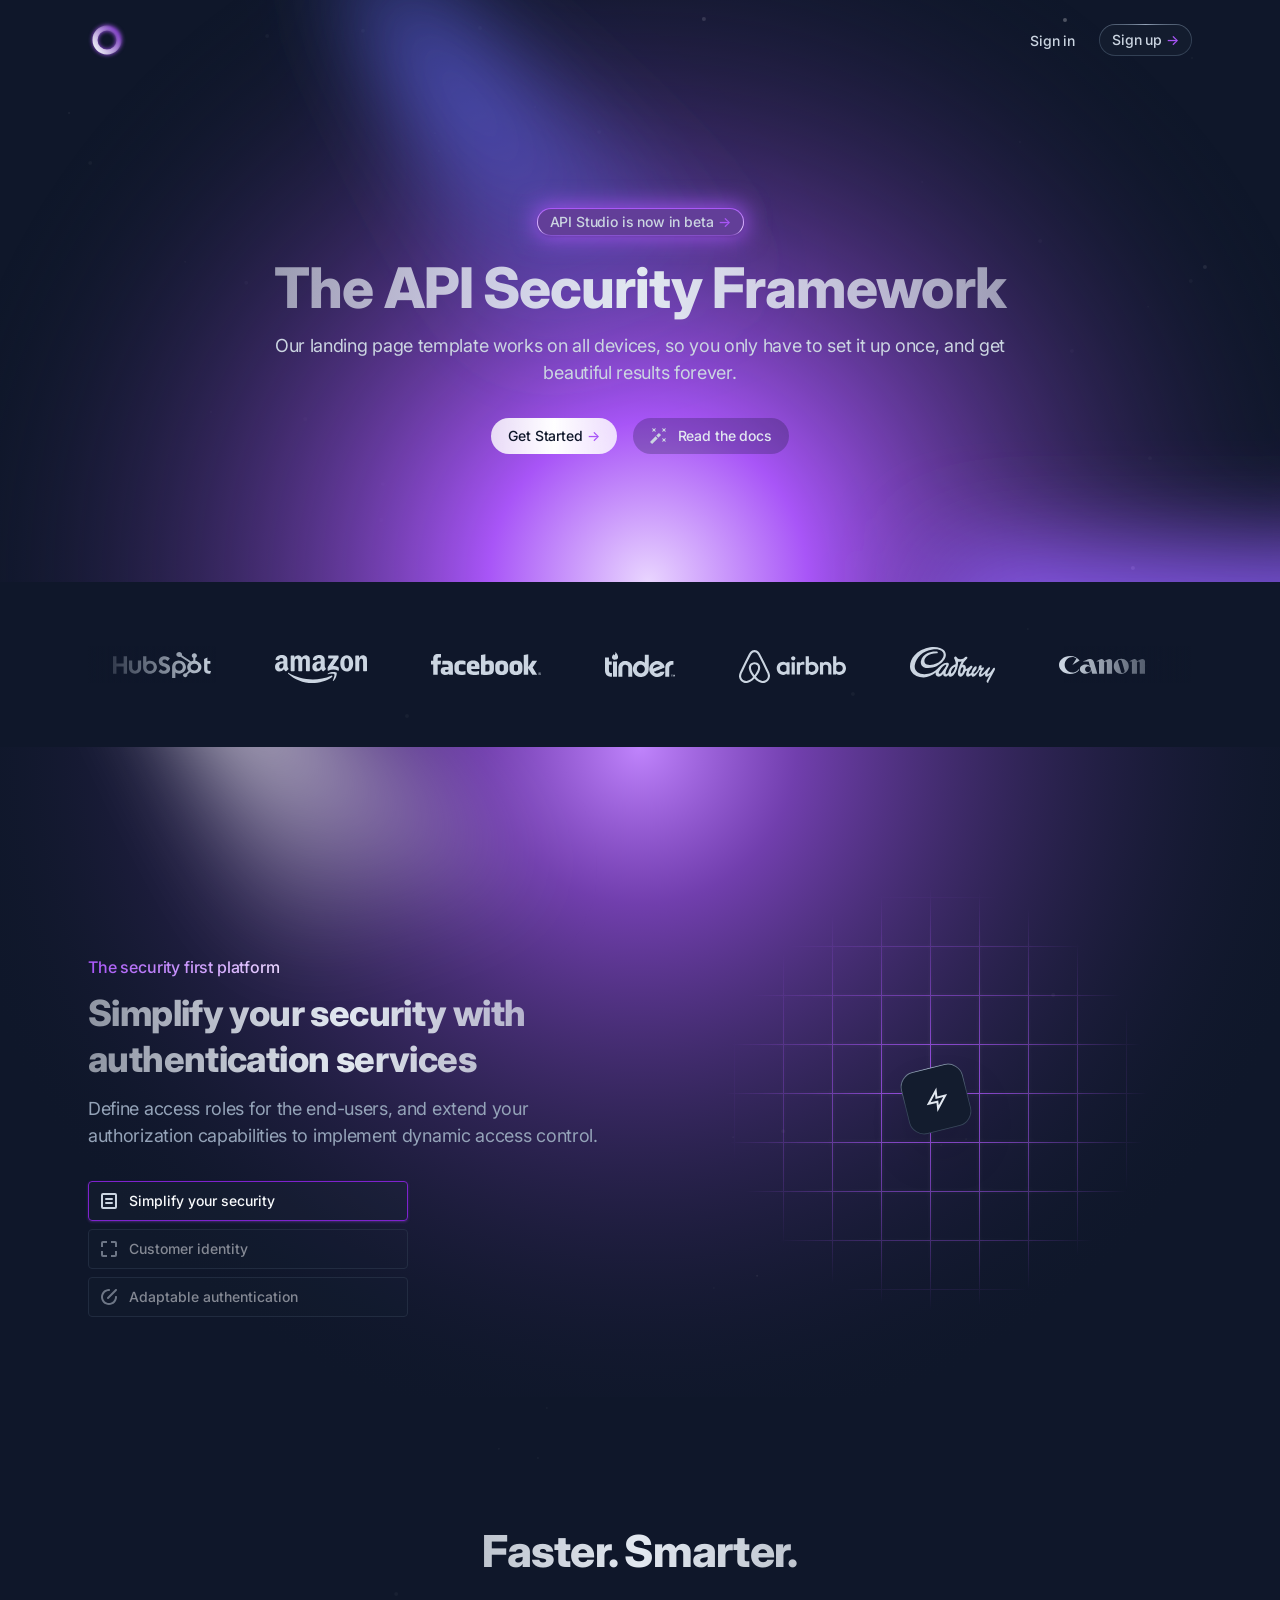
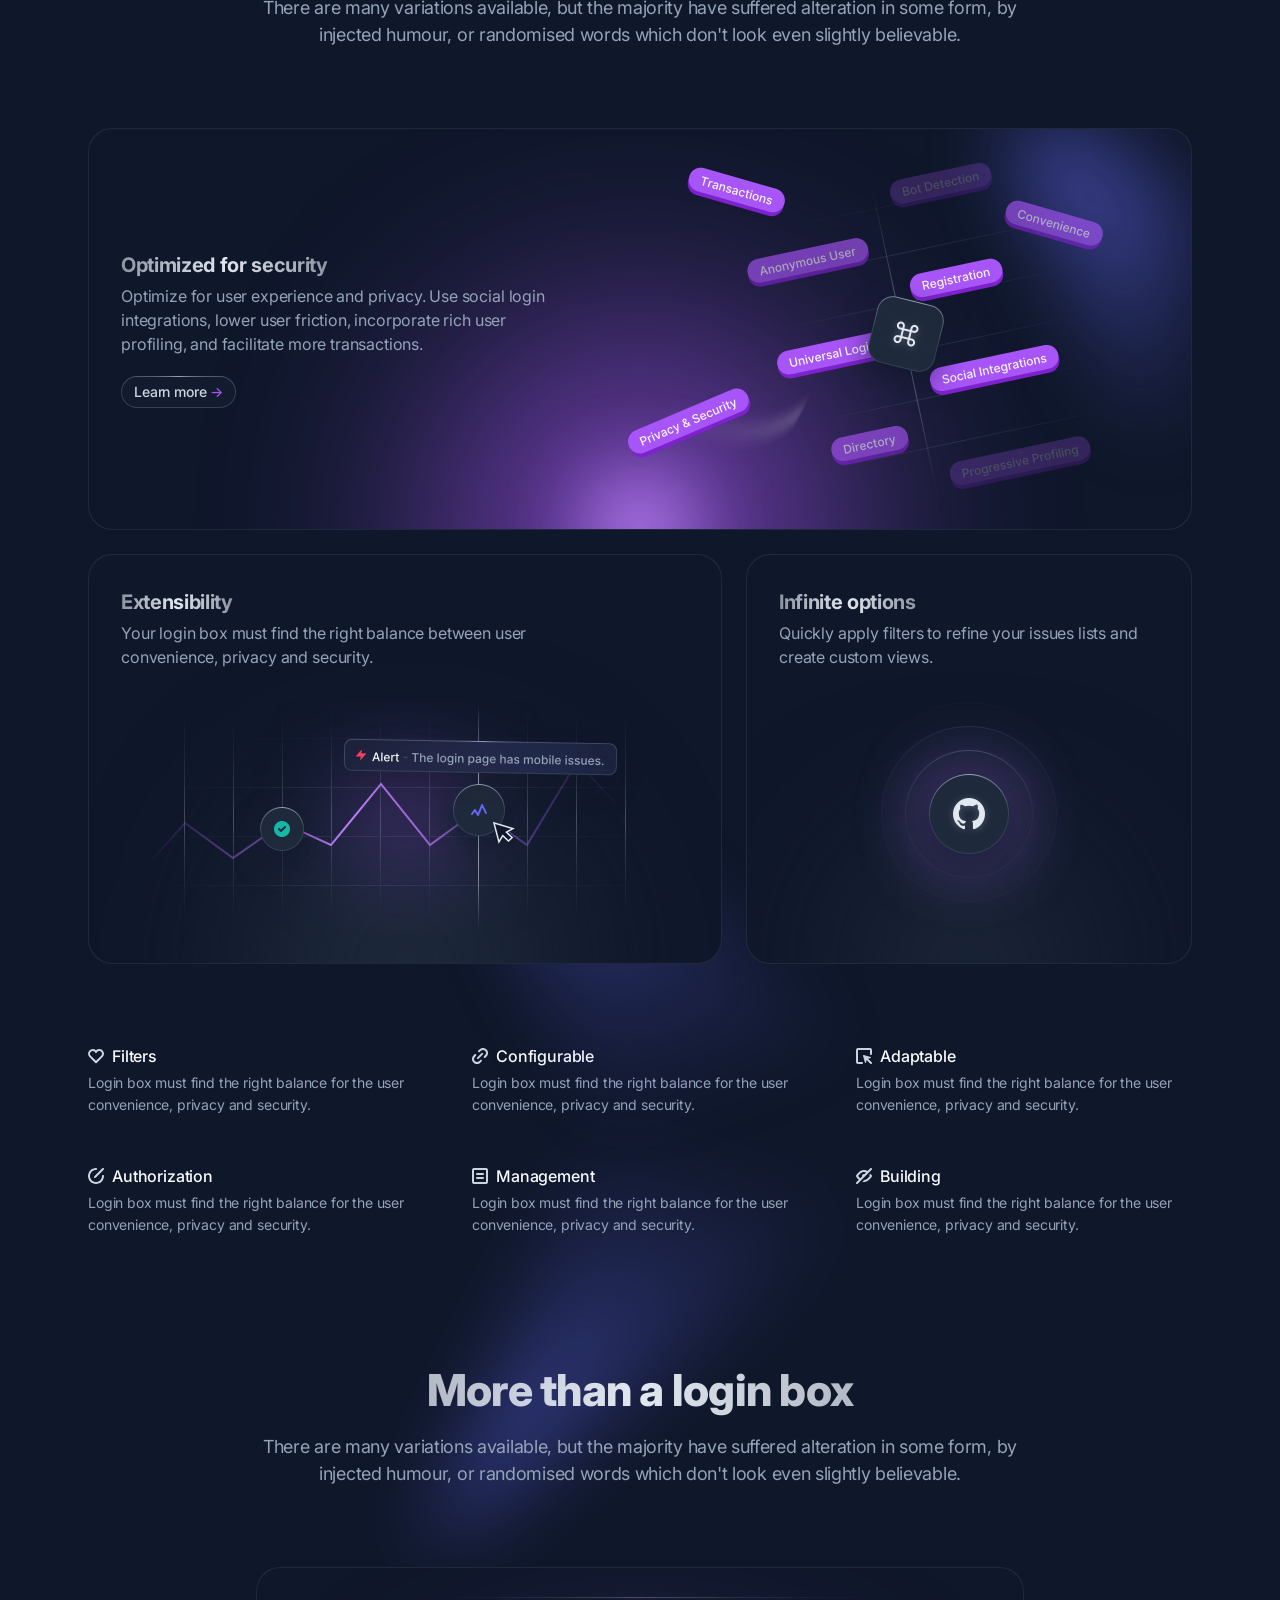
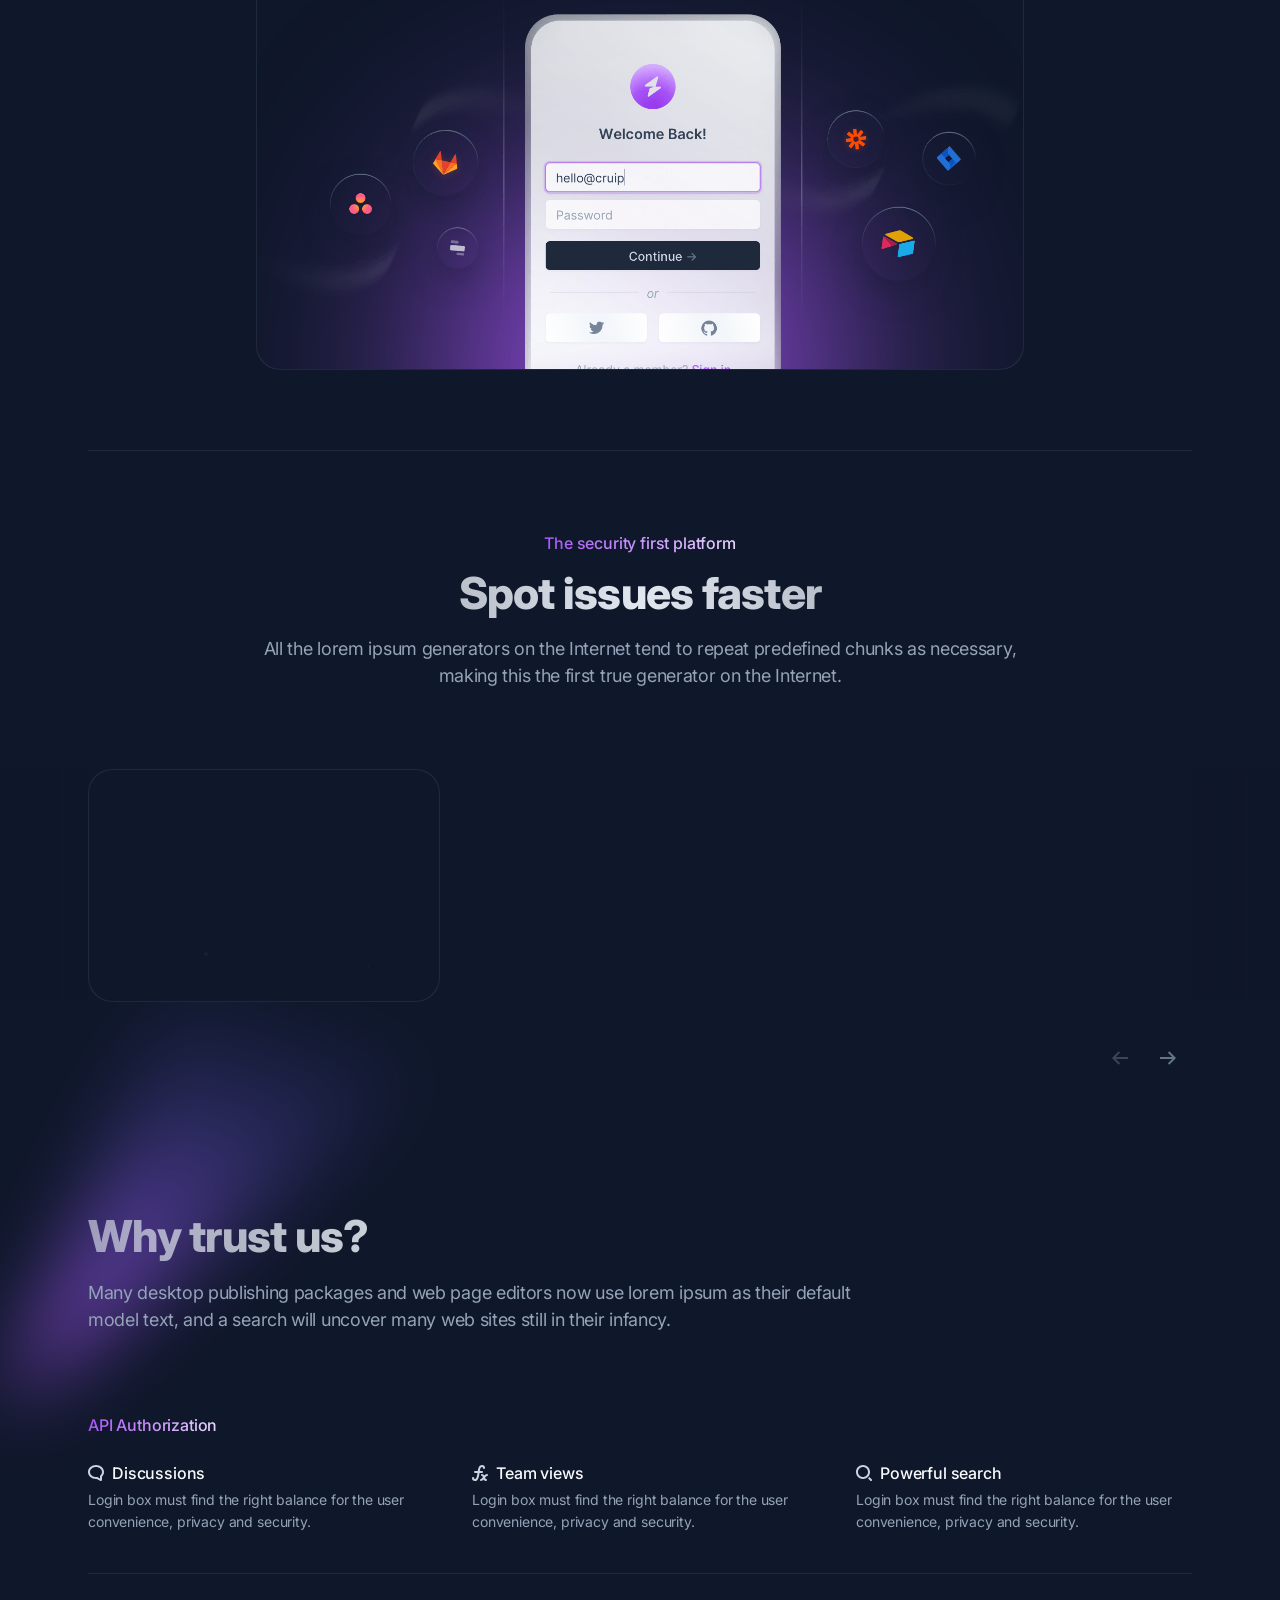
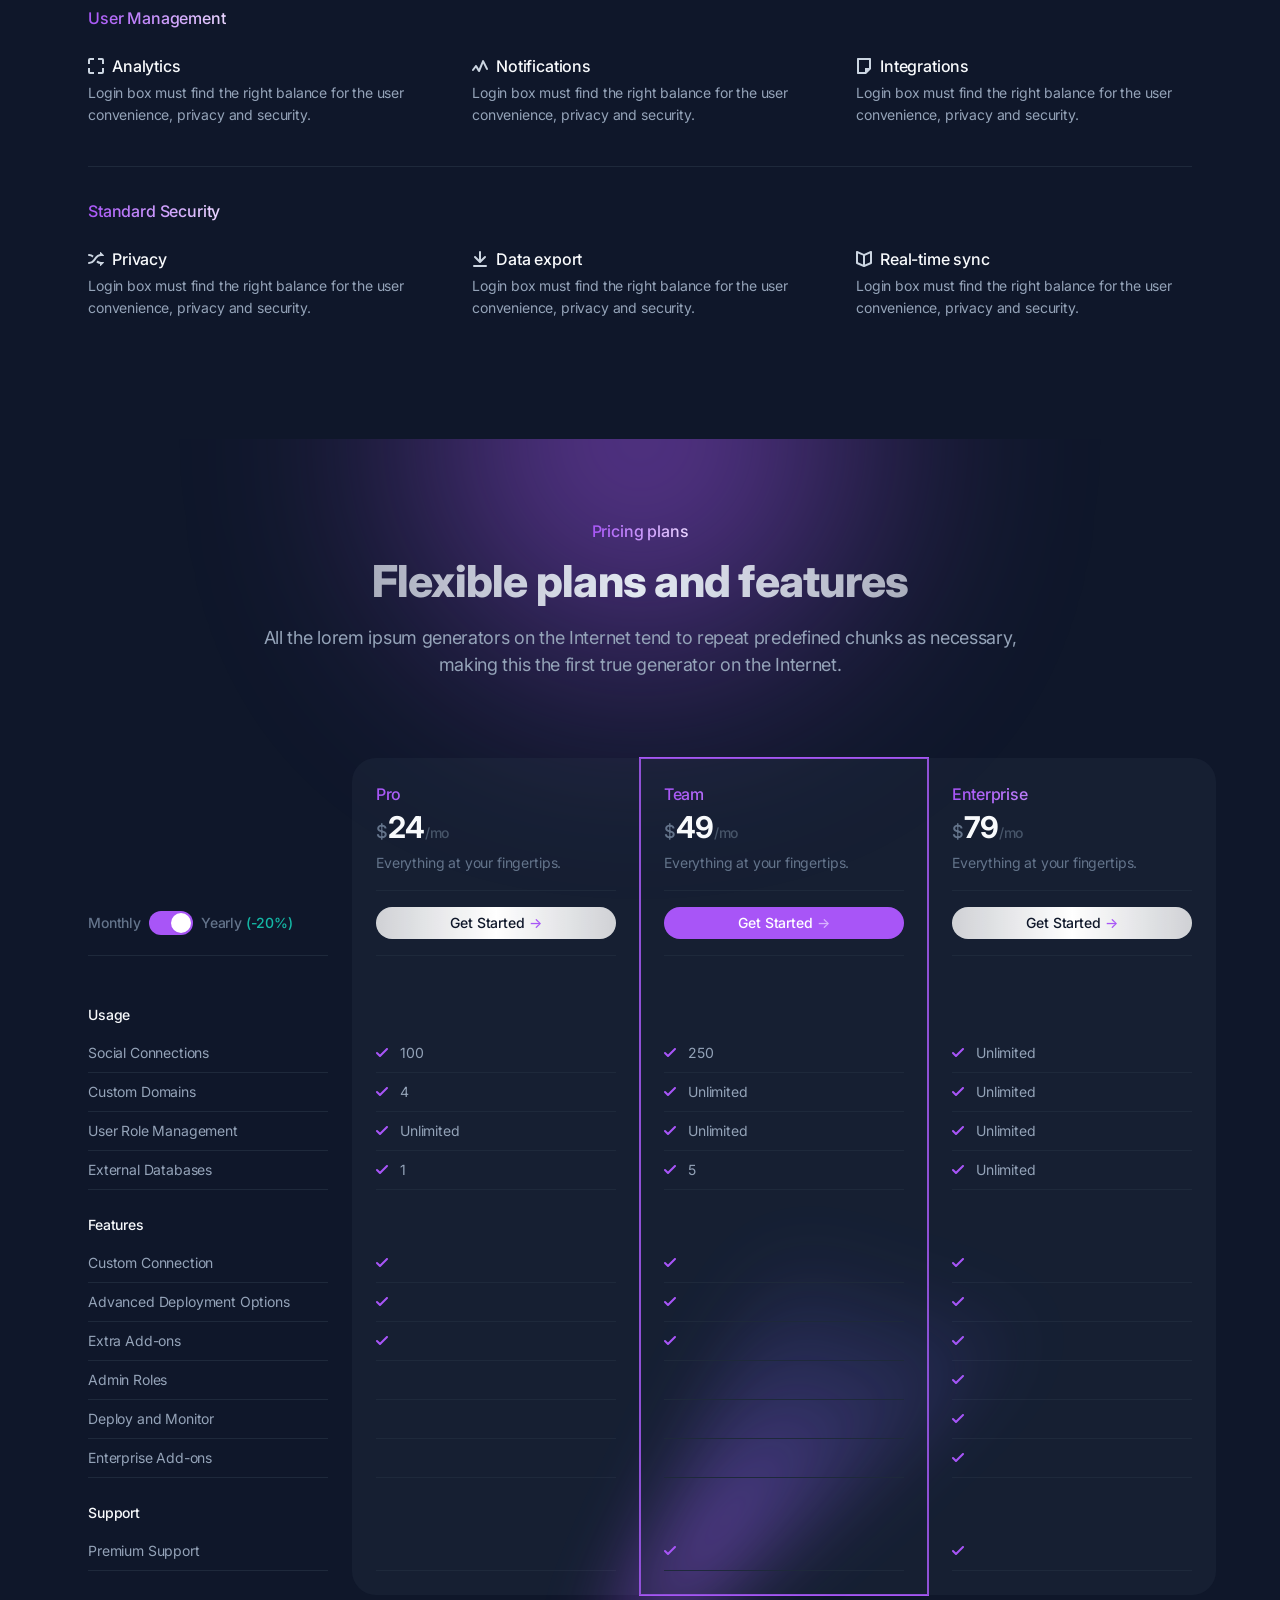
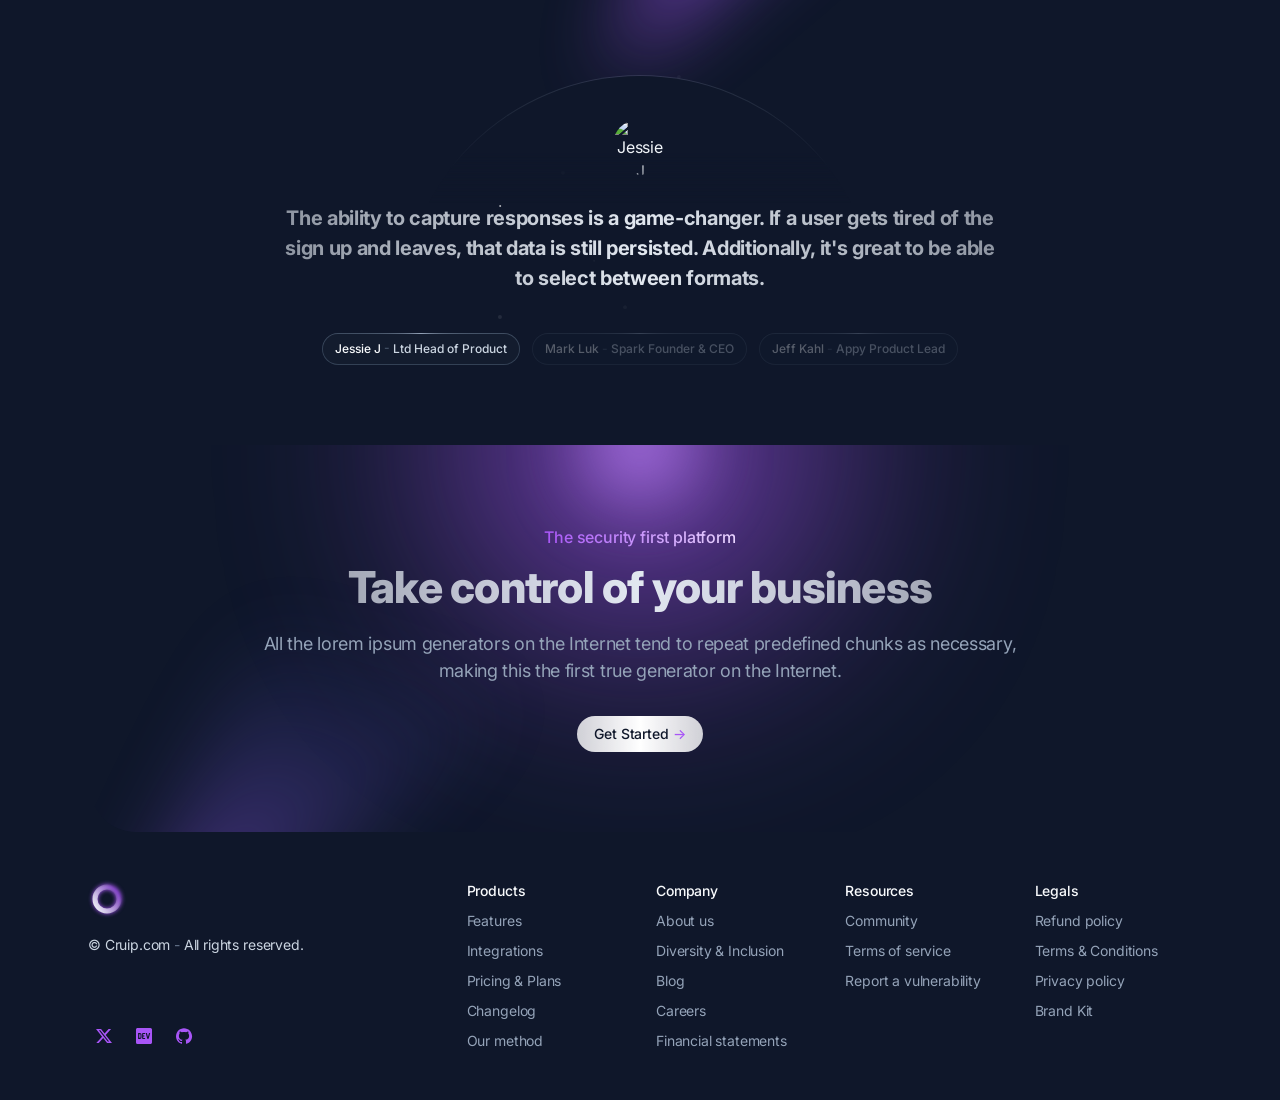
==== index.html @ b2b8c57a "first commit" ====
<!DOCTYPE html><html lang="en"><head>
    <meta charset="utf-8">
    <title>Stellar HTML Demo - Home</title>
    <meta name="viewport" content="width=device-width,initial-scale=1">
    <link href="css/aos.css" rel="stylesheet">
    <link rel="stylesheet" href="css/swiper-bundle.min.css">
    <link href="css/style.css" rel="stylesheet">
<script defer="" data-domain="preview.cruip.com,rollup.cruip.com" src="js/script.js"></script></head>

<body class="cxs0p c8fn4 cqrjt cklvb cb0rx">

    <!-- Page wrapper -->
    <div class="cx3hx ctkta c1yb0 cqkfc">

        <!-- Site header -->
        <header class="clm9l c8ugf c0l3r">
            <div class="c82l3 ckx8h cl9xt csj8y">
                <div class="cx3hx cgoq9 c7n90 cajqb cwd55">

                    <!-- Site branding -->
                    <div class="c3t97 c7f0g">
                        <!-- Logo -->
                        <a class="c84xd" href="index.html" aria-label="Cruip">
                            <img src="images/logo.svg" width="38" height="38" alt="Stellar">
                        </a>
                    </div>

                    <!-- Desktop navigation -->
                    <nav class="cx3hx cmm3x">

                        <!-- Desktop sign in links -->
                        <ul class="cx3hx cmm3x cvlfs c7n90 csqfb">
                            <li>
                                <a class="crcb7 c1xbd cvgqz cqlg5 cl1vv cl17h c4a6x" href="signin.html">Sign in</a>
                            </li>
                            <li class="c7bu2">
                                <a class="csi51 c910c c0l3r cvgqz cqlg5 cl1vv cl17h cxli6 cux88 c85im c3tia cr5is cxnq1 c4a6x car0u" href="signup.html">
                                    <span class="c910c cex2t c7n90">
                                        Sign up <span class="cqbh5 c52y9 ckvr2 ceydo cl1vv cl17h cbzrl">-&gt;</span>
                                    </span>
                                </a>
                            </li>
                        </ul>

                    </nav>

                </div>
            </div>
        </header>

        <!-- Page content -->
        <main class="cmm3x">

            <!-- Hero -->
            <section>
                <div class="c910c c82l3 ckx8h cl9xt csj8y">

                    <!-- Particles animation -->
                    <div class="clm9l crjl7 cbati" aria-hidden="true">
                        <canvas data-particle-animation=""></canvas>
                    </div>

                    <!-- Illustration -->
                    <div class="cd3pv clm9l crjl7 cbati c0n2e cqkfc cifrt" aria-hidden="true">
                        <div class="clm9l cj9ju ck1c9 cbati c22q0">
                            <img src="images/glow-bottom.svg" class="cl1mx" width="2146" height="774" alt="Hero Illustration">
                        </div>
                    </div>

                    <div class="cy2cl clflm c4qa9 c1gox">

                        <!-- Hero content -->
                        <div class="c82l3 cxe5f cst88">
                            <div class="c66wr" data-aos="fade-down">
                                <div class="c910c cex2t c85im c3tia c78uy cdqpw">
                                    <a class="csi51 c910c cmbi4 cvgqz c23lh cqlg5 cl1vv cl17h crc38 cux88 c85im c3tia cr5is cbeus c4a6x car0u" href="#0">
                                        <span class="c910c cex2t c7n90">
                                            API Studio is now in beta <span class="cqbh5 c52y9 ckvr2 ceydo cl1vv cl17h cbzrl">-&gt;</span>
                                        </span>
                                    </a>
                                </div>
                            </div>
                            <h1 class="cmbrg cyvm0 c1wf5 cj15g ctvzo cnu2b ck06v c3btc" data-aos="fade-down">The API Security Framework</h1>
                            <p class="c4dav cabeq cvgqz" data-aos="fade-down" data-aos-delay="200">Our landing page template works on all devices, so you only have to set it up once, and get beautiful results forever.</p>
                            <div class="c82l3 ctynx c5wx5 cogb8 cs57q cj3r8 c3nie cc9pz" data-aos="fade-down" data-aos-delay="400">
                                <div>
                                    <a class="ccr9i c0l3r cyvm0 cf5ds casm6 cdjur chy5c cqlg5 cl1vv cl17h cs96x car0u" href="#0">
                                        Get Started <span class="cqbh5 c52y9 ckvr2 ceydo cl1vv cl17h cbzrl">-&gt;</span>
                                    </a>
                                </div>
                                <div>
                                    <a class="ccr9i c0l3r cxs0p cejt7 c2wc5 cqlg5 cl1vv cl17h c4znw c4a6x" href="#0">
                                        <svg class="cry3f c7f0g cjig1" xmlns="http://www.w3.org/2000/svg" width="16" height="16">
                                            <path d="m1.999 0 1 2-1 2 2-1 2 1-1-2 1-2-2 1zM11.999 0l1 2-1 2 2-1 2 1-1-2 1-2-2 1zM11.999 10l1 2-1 2 2-1 2 1-1-2 1-2-2 1zM6.292 7.586l2.646-2.647L11.06 7.06 8.413 9.707zM0 13.878l5.586-5.586 2.122 2.121L2.12 16z"></path>
                                        </svg>
                                        <span>Read the docs</span>
                                    </a>
                                </div>
                            </div>

                        </div>

                    </div>
                </div>
            </section>

            <!-- Clients -->
            <section>
                <div class="c910c c82l3 ckx8h cl9xt csj8y">

                    <!-- Particles animation -->
                    <div class="clm9l crjl7 c82l3 ckx8h cl9xt csj8y">
                        <div class="clm9l crjl7 cbati" aria-hidden="true">
                            <canvas data-particle-animation="" data-particle-quantity="5"></canvas>
                        </div>
                    </div>

                    <div class="c4ok0 cps8f">
                        <div class="cqkfc">
                            <!-- Carousel built with Swiper.js [https://swiperjs.com/] -->
                            <!-- * Initialized in src/js/main.js -->
                            <!-- * Custom styles in src/css/additional-styles/theme.scss -->
                            <div class="clients-carousel swiper-container c910c cux88 c85im c3tia cbuia c5hya c33fe cu2ah c90ia croff cuwru cqn3t clpi6 c5vi4 cyuml cxfnm">
                                <div class="swiper-wrapper cj3zd c7n90 c39mk">
                                    <!-- Carousel items -->
                                    <div class="swiper-slide cbhsw">
                                        <img src="images/client-01.svg" alt="Client 01" width="110" height="21">
                                    </div>
                                    <div class="swiper-slide cbhsw">
                                        <img src="images/client-02.svg" alt="Client 02" width="70" height="25">
                                    </div>
                                    <div class="swiper-slide cbhsw">
                                        <img class="c7798" src="images/client-03.svg" alt="Client 03" width="107" height="33">
                                    </div>
                                    <div class="swiper-slide cbhsw">
                                        <img src="images/client-04.svg" alt="Client 04" width="85" height="36">
                                    </div>
                                    <div class="swiper-slide cbhsw">
                                        <img src="images/client-05.svg" alt="Client 05" width="86" height="18">
                                    </div>
                                    <div class="swiper-slide cbhsw">
                                        <img src="images/client-06.svg" alt="Client 06" width="78" height="34">
                                    </div>
                                    <div class="swiper-slide cbhsw">
                                        <img src="images/client-07.svg" alt="Client 07" width="83" height="23">
                                    </div>
                                    <div class="swiper-slide cbhsw">
                                        <img src="images/client-08.svg" alt="Client 08" width="98" height="26">
                                    </div>
                                    <div class="swiper-slide cbhsw">
                                        <img class="ce37d" src="images/client-09.svg" alt="Client 09" width="92" height="28">
                                    </div>
                                </div>
                            </div>
                        </div>
                    </div>
                </div>
            </section>

            <!-- Features -->
            <section>
                <div class="c910c c82l3 ckx8h cl9xt csj8y">

                    <!-- Illustration -->
                    <div class="cd3pv clm9l crjl7 cbati c0n2e cqkfc ci14e" aria-hidden="true">
                        <div class="clm9l ck1c9 cto33 cbati c22q0">
                            <img src="images/glow-top.svg" class="cl1mx" width="1404" height="658" alt="Features Illustration">
                        </div>
                    </div>

                    <div class="ch0mu c9b6d c6ftu c1gox">

                        <div x-data="{ tab: '1' }">

                            <!-- Section content -->
                            <div class="c82l3 cx3hx cbywq c1yb0 cw977 ckwfp cik1e cxp2a c7lcb cj1ja cc6yz crj76">

                                <!-- Content -->
                                <div class="clx9g c810o cls9d cxmhg c1812" data-aos="fade-down">
                                    <!-- Content #1 -->
                                    <div>
                                        <div class="cex2t cyvm0 cpkpj clbdw cnu2b cvbxf c1xbd c3btc">The security first platform</div>
                                    </div>
                                    <h3 class="cqbmj cyvm0 c1wf5 cj15g ctvzo cnu2b cvbxf c3btc">Simplify your security with authentication services</h3>
                                    <p class="c4dav cabeq cwx0r">Define access roles for the end-users, and extend your authorization capabilities to implement dynamic access control.</p>
                                    <div class="cv4rp ctynx c7axt c07ac">
                                        <button class="cx3hx c0l3r c7n90 ci2oj cgdfq cd0g6 cmtqs cm2ku crcb7 c1xbd c2cw1 cqlg5 cl1vv cl17h cnc5u" :class="tab !== '1' ? 'cupci c5nt0' : 'cq8b6 c23lh cr50j'" @click.prevent="tab = '1'">
                                            <svg class="cry3f c7f0g cjig1" xmlns="http://www.w3.org/2000/svg" width="16" height="16">
                                                <path d="M14 0a2 2 0 0 1 2 2v12a2 2 0 0 1-2 2H2a2 2 0 0 1-2-2V2a2 2 0 0 1 2-2h12Zm0 14V2H2v12h12Zm-3-7H5a1 1 0 1 1 0-2h6a1 1 0 0 1 0 2Zm0 4H5a1 1 0 0 1 0-2h6a1 1 0 0 1 0 2Z"></path>
                                            </svg>
                                            <span>Simplify your security</span>
                                        </button>
                                        <button class="cx3hx c0l3r c7n90 ci2oj cgdfq cd0g6 cmtqs cm2ku crcb7 c1xbd c2cw1 cqlg5 cl1vv cl17h cnc5u" :class="tab !== '2' ? 'cupci c5nt0' : 'cq8b6 c23lh cr50j'" @click.prevent="tab = '2'">
                                            <svg class="cry3f c7f0g cjig1" xmlns="http://www.w3.org/2000/svg" width="16" height="16">
                                                <path d="M2 6H0V2a2 2 0 0 1 2-2h4v2H2v4ZM16 6h-2V2h-4V0h4a2 2 0 0 1 2 2v4ZM14 16h-4v-2h4v-4h2v4a2 2 0 0 1-2 2ZM6 16H2a2 2 0 0 1-2-2v-4h2v4h4v2Z"></path>
                                            </svg>
                                            <span>Customer identity</span>
                                        </button>
                                        <button class="cx3hx c0l3r c7n90 ci2oj cgdfq cd0g6 cmtqs cm2ku crcb7 c1xbd c2cw1 cqlg5 cl1vv cl17h cnc5u" :class="tab !== '3' ? 'cupci c5nt0' : 'cq8b6 c23lh cr50j'" @click.prevent="tab = '3'">
                                            <svg class="cry3f c7f0g cjig1" xmlns="http://www.w3.org/2000/svg" width="16" height="16">
                                                <path d="M14.3.3c.4-.4 1-.4 1.4 0 .4.4.4 1 0 1.4l-8 8c-.2.2-.4.3-.7.3-.3 0-.5-.1-.7-.3-.4-.4-.4-1 0-1.4l8-8ZM15 7c.6 0 1 .4 1 1 0 4.4-3.6 8-8 8s-8-3.6-8-8 3.6-8 8-8c.6 0 1 .4 1 1s-.4 1-1 1C4.7 2 2 4.7 2 8s2.7 6 6 6 6-2.7 6-6c0-.6.4-1 1-1Z"></path>
                                            </svg>
                                            <span>Adaptable authentication</span>
                                        </button>                                        
                                    </div>
                                </div>

                                <!-- Image -->
                                <div class="cl2zn c1812" data-aos="fade-up" data-aos-delay="100">
                                    <div class="c910c c1mtu cicxw">

                                        <!-- Particles animation -->
                                        <div class="clm9l crjl7 cbati">
                                            <canvas data-particle-animation="" data-particle-quantity="8" data-particle-staticity="30"></canvas>
                                        </div>

                                        <div class="cx3hx c7n90 c16i7">
                                            <div class="c910c cx3hx crlma cckpp c7n90 c16i7">
                                                <!-- Halo effect -->
                                                <svg class="cd3pv clm9l crjl7 ck1c9 c465o c22q0 cwoop c93o0 crf3j cro9q" width="480" height="480" viewBox="0 0 480 480" xmlns="http://www.w3.org/2000/svg">
                                                    <defs>
                                                        <linearGradient id="pulse-a" x1="50%" x2="50%" y1="100%" y2="0%">
                                                            <stop offset="0%" stop-color="#A855F7"></stop>
                                                            <stop offset="76.382%" stop-color="#FAF5FF"></stop>
                                                            <stop offset="100%" stop-color="#6366F1"></stop>
                                                        </linearGradient>
                                                    </defs>
                                                    <g fill-rule="evenodd">
                                                        <path class="c325x" fill="url(#pulse-a)" fill-rule="evenodd" d="M240,0 C372.5484,0 480,107.4516 480,240 C480,372.5484 372.5484,480 240,480 C107.4516,480 0,372.5484 0,240 C0,107.4516 107.4516,0 240,0 Z M240,88.8 C156.4944,88.8 88.8,156.4944 88.8,240 C88.8,323.5056 156.4944,391.2 240,391.2 C323.5056,391.2 391.2,323.5056 391.2,240 C391.2,156.4944 323.5056,88.8 240,88.8 Z"></path>
                                                        <path class="c325x c3hw7" fill="url(#pulse-a)" fill-rule="evenodd" d="M240,0 C372.5484,0 480,107.4516 480,240 C480,372.5484 372.5484,480 240,480 C107.4516,480 0,372.5484 0,240 C0,107.4516 107.4516,0 240,0 Z M240,88.8 C156.4944,88.8 88.8,156.4944 88.8,240 C88.8,323.5056 156.4944,391.2 240,391.2 C323.5056,391.2 391.2,323.5056 391.2,240 C391.2,156.4944 323.5056,88.8 240,88.8 Z"></path>
                                                        <path class="c325x cfhqf" fill="url(#pulse-a)" fill-rule="evenodd" d="M240,0 C372.5484,0 480,107.4516 480,240 C480,372.5484 372.5484,480 240,480 C107.4516,480 0,372.5484 0,240 C0,107.4516 107.4516,0 240,0 Z M240,88.8 C156.4944,88.8 88.8,156.4944 88.8,240 C88.8,323.5056 156.4944,391.2 240,391.2 C323.5056,391.2 391.2,323.5056 391.2,240 C391.2,156.4944 323.5056,88.8 240,88.8 Z"></path>
                                                    </g>
                                                </svg>
                                                <!-- Grid -->
                                                <div class="cd3pv clm9l crjl7 ck1c9 c465o c18iq cgbka c22q0 cwoop c93o0 cqkfc c1rz6 cku3o">
                                                    <div class="craqb ciogr">
                                                        <div class="clm9l crjl7 cgdmg cgeyp cdvmy"></div>
                                                        <div class="clm9l crjl7 cm09z"></div>
                                                        <div class="clm9l crjl7 cgdmg cgeyp cbw4r"></div>
                                                        <div class="clm9l crjl7 cjyyp"></div>
                                                    </div>
                                                </div>
                                                <!-- Icons -->
                                                <div x-show="tab === '1'" x-transition:enter="cqlg5 c4tqm cmper cx3ls" x-transition:enter-start="cazhe c1a5z" x-transition:enter-end="co5md c96rp" x-transition:leave="cqlg5 c4tqm cmper clm9l" x-transition:leave-start="co5md c96rp" x-transition:leave-end="cazhe c7uha">                                                
                                                    <div class="c910c cx3hx cgoq9 cct6l cjpk6 c7n90 c16i7 ckodt cgdfq cpd3b cgqg9 cxli6 c85im c3tia ctlwn cxnq1">
                                                        <svg class="c910c cnbxt" xmlns="http://www.w3.org/2000/svg" width="23" height="25">
                                                            <path fill-rule="nonzero" d="M10.55 15.91H.442L14.153.826 12.856 9.91h10.107L9.253 24.991l1.297-9.082Zm.702-8.919L4.963 13.91h7.893l-.703 4.918 6.289-6.918H10.55l.702-4.918Z"></path>
                                                        </svg>
                                                    </div>
                                                </div>
                                                <div x-show="tab === '2'" x-transition:enter="cqlg5 c4tqm cmper cx3ls" x-transition:enter-start="cazhe c1a5z" x-transition:enter-end="co5md c96rp" x-transition:leave="cqlg5 c4tqm cmper clm9l" x-transition:leave-start="co5md c96rp" x-transition:leave-end="cazhe c7uha">                                                
                                                    <div class="c910c cx3hx cgoq9 cct6l cjpk6 c7n90 c16i7 ckodt cgdfq cpd3b cgqg9 cxli6 c85im c3tia ctlwn cxnq1">
                                                        <svg class="c910c cnbxt" xmlns="http://www.w3.org/2000/svg" width="22" height="22">
                                                            <path d="M18 14h-2V8h2c2.2 0 4-1.8 4-4s-1.8-4-4-4-4 1.8-4 4v2H8V4c0-2.2-1.8-4-4-4S0 1.8 0 4s1.8 4 4 4h2v6H4c-2.2 0-4 1.8-4 4s1.8 4 4 4 4-1.8 4-4v-2h6v2c0 2.2 1.8 4 4 4s4-1.8 4-4-1.8-4-4-4ZM16 4c0-1.1.9-2 2-2s2 .9 2 2-.9 2-2 2h-2V4ZM2 4c0-1.1.9-2 2-2s2 .9 2 2v2H4c-1.1 0-2-.9-2-2Zm4 14c0 1.1-.9 2-2 2s-2-.9-2-2 .9-2 2-2h2v2ZM8 8h6v6H8V8Zm10 12c-1.1 0-2-.9-2-2v-2h2c1.1 0 2 .9 2 2s-.9 2-2 2Z"></path>
                                                        </svg>
                                                    </div>
                                                </div>
                                                <div x-show="tab === '3'" x-transition:enter="cqlg5 c4tqm cmper cx3ls" x-transition:enter-start="cazhe c1a5z" x-transition:enter-end="co5md c96rp" x-transition:leave="cqlg5 c4tqm cmper clm9l" x-transition:leave-start="co5md c96rp" x-transition:leave-end="cazhe c7uha">                                                
                                                    <div class="c910c cx3hx cgoq9 cct6l cjpk6 c7n90 c16i7 ckodt cgdfq cpd3b cgqg9 cxli6 c85im c3tia ctlwn cxnq1">
                                                        <svg class="c910c cnbxt" xmlns="http://www.w3.org/2000/svg" width="26" height="14">
                                                            <path fill-rule="nonzero" d="m10 5.414-8 8L.586 12 10 2.586l6 6 8-8L25.414 2 16 11.414z"></path>
                                                        </svg>
                                                    </div>
                                                </div>                                                
                                            </div>
                                        </div>
                                    </div>
                                </div>

                            </div>

                        </div>

                    </div>
                </div>
            </section>

            <!-- Features #2 -->
            <section class="c910c">

                <!-- Particles animation -->
                <div class="clm9l ck1c9 cto33 cbati ct1az c9aya cstld c82cr c22q0">
                    <div class="clm9l crjl7 cbati" aria-hidden="true">
                        <canvas data-particle-animation="" data-particle-quantity="6" data-particle-staticity="30"></canvas>
                    </div>
                </div>

                <div class="c82l3 ckx8h cl9xt csj8y">
                    <div class="c9b6d cq2hq">

                        <!-- Section header -->
                        <div class="c82l3 cxe5f ch0mu cst88 c6ftu">
                            <h2 class="c7ehl cyvm0 c1wf5 cj15g ctvzo cnu2b ck06v c3btc">Faster. Smarter.</h2>
                            <p class="cabeq cwx0r">There are many variations available, but the majority have suffered alteration in some form, by injected humour, or randomised words which don't look even slightly believable.</p>
                        </div>

                        <!-- Highlighted boxes -->
                        <div class="c910c ch0mu c6ftu">
                            <!-- Blurred shape -->
                            <div class="cd3pv clm9l cj9ju ck1c9 cpzqy c22q0 c5nt0 cf1fs" aria-hidden="true">
                                <svg xmlns="http://www.w3.org/2000/svg" width="434" height="427">
                                    <defs>
                                        <linearGradient id="bs2-a" x1="19.609%" x2="50%" y1="14.544%" y2="100%">
                                            <stop offset="0%" stop-color="#6366F1"></stop>
                                            <stop offset="100%" stop-color="#6366F1" stop-opacity="0"></stop>
                                        </linearGradient>
                                    </defs>
                                    <path fill="url(#bs2-a)" fill-rule="evenodd" d="m346 898 461 369-284 58z" transform="translate(-346 -898)"></path>
                                </svg>
                            </div>
                            <!-- Grid -->
                            <div class="cb706 c5v3q car0u c3wfo" data-highlighter="">
                                <!-- Box #1 -->
                                <div class="cw4bu" data-aos="fade-down">
                                    <div class="c910c c3ztf cqkfc cvitu cbok3 cxfql cux88 c85im chpt4 cl006 c8bq2 cnnxg cdtjx ciw8g cyaau cr5is c78uy cys3t cq0d5 cdnbd co67a croff cuwru clpi6 c1whm c91wt c4v01 c3zjn cngr8 cbjp0 cdt9a">
                                        <div class="c910c c8yyj c3ztf cqkfc c0a7w cxs0p">
                                            <div class="cx3hx c1yb0 cxp2a c3mep c4c5u">
                                                <!-- Blurred shape -->
                                                <div class="clm9l cmcb7 cto33 cf1fs" aria-hidden="true">
                                                    <svg xmlns="http://www.w3.org/2000/svg" width="342" height="393">
                                                        <defs>
                                                            <linearGradient id="bs-a" x1="19.609%" x2="50%" y1="14.544%" y2="100%">
                                                                <stop offset="0%" stop-color="#6366F1"></stop>
                                                                <stop offset="100%" stop-color="#6366F1" stop-opacity="0"></stop>
                                                            </linearGradient>
                                                        </defs>
                                                        <path fill="url(#bs-a)" fill-rule="evenodd" d="m104 .827 461 369-284 58z" transform="translate(0 -112.827)" opacity=".7"></path>
                                                    </svg>
                                                </div>
                                                <!-- Radial gradient -->
                                                <div class="cd3pv clm9l cj9ju ck1c9 cbati cx3hx c6prr c3ztf c22q0 cht4j c7n90 c16i7" aria-hidden="true">
                                                    <div class="c0ddw clm9l crjl7 c1rz6 cytct c05st cdbh6"></div>
                                                    <div class="c0ddw clm9l c2axp cwtr9 c1rz6 cs33t czb29"></div>
                                                </div>
    
    
                                                <!-- Text -->
                                                <div class="clx9g c7f0g c47li cgzap cls9d chb5s cha6t cxsq4">
                                                    <div class="c0o0c">
                                                        <div>
                                                            <h3 class="cex2t cyvm0 c1wf5 cj15g ctvzo cnu2b cleoa ck8oc c0hcy c3btc">Optimized for security</h3>
                                                            <p class="cwx0r">Optimize for user experience and privacy. Use social login integrations, lower user friction, incorporate rich user profiling, and facilitate more transactions.</p>
                                                        </div>
                                                    </div>
                                                    <div>
                                                        <a class="csi51 c910c cvgqz cqlg5 cl1vv cl17h cxli6 cux88 c85im c3tia cr5is cxnq1 c4a6x car0u" href="#0">
                                                            <span class="c910c cex2t c7n90">
                                                                Learn more <span class="cqbh5 c52y9 ckvr2 ceydo cl1vv cl17h cbzrl">-&gt;</span>
                                                            </span>
                                                        </a>
                                                    </div>
                                                </div>
                                                <!-- Image -->
                                                <div class="c910c cdrsb c0l3r cqkfc cbwl6">
                                                    <img class="clm9l cj9ju ck1c9 c82l3 cl1mx c22q0 c270x cgo1b ci2v4" src="images/feature-image-01.png" width="504" height="400" alt="Feature 01">
                                                </div>
                                            </div>
                                        </div>
                                    </div>
                                </div>
                                <!-- Box #2 -->
                                <div class="cegmx" data-aos="fade-down">
                                    <div class="c910c c3ztf cqkfc cvitu cbok3 cxfql cux88 c85im chpt4 cl006 c8bq2 cnnxg cdtjx ciw8g cyaau cr5is c78uy cys3t cq0d5 cdnbd co67a croff cuwru clpi6 c1whm c91wt c4v01 c3zjn cngr8 cbjp0 cdt9a">
                                        <div class="c910c c8yyj c3ztf cqkfc c0a7w cxs0p">
                                            <div class="cx3hx c1yb0">
                                                <!-- Radial gradient -->
                                                <div class="cd3pv clm9l cj9ju ck1c9 cbati c6prr cp4qc c22q0 cht4j" aria-hidden="true">
                                                    <div class="c0ddw clm9l crjl7 c1rz6 cbok3 cdhkg"></div>
                                                </div>
                                                <!-- Text -->
                                                <div class="clx9g c7f0g c47li cgzap cls9d chb5s cha6t">
                                                    <div>
                                                        <h3 class="cex2t cyvm0 c1wf5 cj15g ctvzo cnu2b cleoa ck8oc c0hcy c3btc">Extensibility</h3>
                                                        <p class="cwx0r">Your login box must find the right balance between user convenience, privacy and security.</p>
                                                    </div>
                                                </div>
                                                <!-- Image -->
                                                <div class="c910c cdrsb c0l3r cqkfc cbwl6 ccp8y">
                                                    <img class="clm9l cj9ju ck1c9 c82l3 cl1mx c22q0 c270x cgo1b c6nyy ci2v4" src="images/feature-image-02.png" width="536" height="230" alt="Feature 02">
                                                </div>
                                            </div>
                                        </div>
                                    </div>
                                </div>
                                <!-- Box #3 -->
                                <div class="crmrc" data-aos="fade-down">
                                    <div class="c910c c3ztf cqkfc cvitu cbok3 cxfql cux88 c85im chpt4 cl006 c8bq2 cnnxg cdtjx ciw8g cyaau cr5is c78uy cys3t cq0d5 cdnbd co67a croff cuwru clpi6 c1whm c91wt c4v01 c3zjn cngr8 cbjp0 cdt9a">
                                        <div class="c910c c8yyj c3ztf cqkfc c0a7w cxs0p">
                                            <div class="cx3hx c1yb0">
                                                <!-- Radial gradient -->
                                                <div class="cd3pv clm9l cj9ju ck1c9 cbati c6prr cp4qc c22q0 cht4j" aria-hidden="true">
                                                    <div class="c0ddw clm9l crjl7 c1rz6 cbok3 cdhkg"></div>
                                                </div>
                                                <!-- Text -->
                                                <div class="clx9g c7f0g c47li cgzap cls9d chb5s cha6t">
                                                    <div>
                                                        <h3 class="cex2t cyvm0 c1wf5 cj15g ctvzo cnu2b cleoa ck8oc c0hcy c3btc">Infinite options</h3>
                                                        <p class="cwx0r">Quickly apply filters to refine your issues lists and create custom views.</p>
                                                    </div>
                                                </div>
                                                <!-- Image -->
                                                <div class="c910c cdrsb c0l3r cqkfc cbwl6 ccp8y">
                                                    <img class="clm9l cj9ju ck1c9 c82l3 cl1mx c22q0 c270x cgo1b c6nyy ci2v4" src="images/feature-image-03.png" width="230" height="230" alt="Feature 03">
                                                </div>
                                            </div>
                                        </div>
                                    </div>
                                </div>
                            </div>
                        </div>

                        <!-- Features list -->
                        <div class="cb706 c60rs c32nx coyth">
                            <!-- Feature -->
                            <div>
                                <div class="cnc21 cx3hx c7n90 cek7b">
                                    <svg class="c7f0g cjig1" xmlns="http://www.w3.org/2000/svg" width="16" height="16">
                                        <path d="M7.999 2.34a4.733 4.733 0 0 0-6.604 6.778l5.904 5.762a1 1 0 0 0 1.4 0l5.915-5.77a4.733 4.733 0 0 0-6.615-6.77Zm5.208 5.348-5.208 5.079-5.2-5.07a2.734 2.734 0 0 1 3.867-3.864c.182.19.335.404.455.638a1.04 1.04 0 0 0 1.756 0 2.724 2.724 0 0 1 5.122 1.294 2.7 2.7 0 0 1-.792 1.923Z"></path>
                                    </svg>
                                    <h4 class="c1xbd c2cw1">Filters</h4>
                                </div>
                                <p class="crcb7 cwx0r">Login box must find the right balance for the user convenience, privacy and security.</p>
                            </div>
                            <!-- Feature -->
                            <div>
                                <div class="cnc21 cx3hx c7n90 cek7b">
                                    <svg class="c7f0g cjig1" xmlns="http://www.w3.org/2000/svg" width="16" height="16">
                                        <path d="M11 0c1.3 0 2.6.5 3.5 1.5 1 .9 1.5 2.2 1.5 3.5 0 1.3-.5 2.6-1.4 3.5l-1.2 1.2c-.2.2-.5.3-.7.3-.2 0-.5-.1-.7-.3-.4-.4-.4-1 0-1.4l1.1-1.2c.6-.5.9-1.3.9-2.1s-.3-1.6-.9-2.2C12 1.7 10 1.7 8.9 2.8L7.7 4c-.4.4-1 .4-1.4 0-.4-.4-.4-1 0-1.4l1.2-1.1C8.4.5 9.7 0 11 0ZM8.3 12c.4-.4 1-.5 1.4-.1.4.4.4 1 0 1.4l-1.2 1.2C7.6 15.5 6.3 16 5 16c-1.3 0-2.6-.5-3.5-1.5C.5 13.6 0 12.3 0 11c0-1.3.5-2.6 1.5-3.5l1.1-1.2c.4-.4 1-.4 1.4 0 .4.4.4 1 0 1.4L2.9 8.9c-.6.5-.9 1.3-.9 2.1s.3 1.6.9 2.2c1.1 1.1 3.1 1.1 4.2 0L8.3 12Zm1.1-6.8c.4-.4 1-.4 1.4 0 .4.4.4 1 0 1.4l-4.2 4.2c-.2.2-.5.3-.7.3-.2 0-.5-.1-.7-.3-.4-.4-.4-1 0-1.4l4.2-4.2Z"></path>
                                    </svg>
                                    <h4 class="c1xbd c2cw1">Configurable</h4>
                                </div>
                                <p class="crcb7 cwx0r">Login box must find the right balance for the user convenience, privacy and security.</p>
                            </div>
                            <!-- Feature -->
                            <div>
                                <div class="cnc21 cx3hx c7n90 cek7b">
                                    <svg class="c7f0g cjig1" xmlns="http://www.w3.org/2000/svg" width="16" height="16">
                                        <path d="M14 0a2 2 0 0 1 2 2v4a1 1 0 0 1-2 0V2H2v12h4a1 1 0 0 1 0 2H2a2 2 0 0 1-2-2V2a2 2 0 0 1 2-2h12Zm-1.957 10.629 3.664 3.664a1 1 0 0 1-1.414 1.414l-3.664-3.664-.644 2.578a.5.5 0 0 1-.476.379H9.5a.5.5 0 0 1-.48-.362l-2-7a.5.5 0 0 1 .618-.618l7 2a.5.5 0 0 1-.017.965l-2.578.644Z"></path>
                                    </svg>
                                    <h4 class="c1xbd c2cw1">Adaptable</h4>
                                </div>
                                <p class="crcb7 cwx0r">Login box must find the right balance for the user convenience, privacy and security.</p>
                            </div>
                            <!-- Feature -->
                            <div>
                                <div class="cnc21 cx3hx c7n90 cek7b">
                                    <svg class="c7f0g cjig1" xmlns="http://www.w3.org/2000/svg" width="16" height="16">
                                        <path d="M14.3.3c.4-.4 1-.4 1.4 0 .4.4.4 1 0 1.4l-8 8c-.2.2-.4.3-.7.3-.3 0-.5-.1-.7-.3-.4-.4-.4-1 0-1.4l8-8ZM15 7c.6 0 1 .4 1 1 0 4.4-3.6 8-8 8s-8-3.6-8-8 3.6-8 8-8c.6 0 1 .4 1 1s-.4 1-1 1C4.7 2 2 4.7 2 8s2.7 6 6 6 6-2.7 6-6c0-.6.4-1 1-1Z"></path>
                                    </svg>
                                    <h4 class="c1xbd c2cw1">Authorization</h4>
                                </div>
                                <p class="crcb7 cwx0r">Login box must find the right balance for the user convenience, privacy and security.</p>
                            </div>
                            <!-- Feature -->
                            <div>
                                <div class="cnc21 cx3hx c7n90 cek7b">
                                    <svg class="c7f0g cjig1" xmlns="http://www.w3.org/2000/svg" width="16" height="16">
                                        <path d="M14 0a2 2 0 0 1 2 2v12a2 2 0 0 1-2 2H2a2 2 0 0 1-2-2V2a2 2 0 0 1 2-2h12Zm0 14V2H2v12h12Zm-3-7H5a1 1 0 1 1 0-2h6a1 1 0 0 1 0 2Zm0 4H5a1 1 0 0 1 0-2h6a1 1 0 0 1 0 2Z"></path>
                                    </svg>
                                    <h4 class="c1xbd c2cw1">Management</h4>
                                </div>
                                <p class="crcb7 cwx0r">Login box must find the right balance for the user convenience, privacy and security.</p>
                            </div>
                            <!-- Feature -->
                            <div>
                                <div class="cnc21 cx3hx c7n90 cek7b">
                                    <svg class="c7f0g cjig1" xmlns="http://www.w3.org/2000/svg" width="16" height="16">
                                        <path d="M14.574 5.67a13.292 13.292 0 0 1 1.298 1.842 1 1 0 0 1 0 .98C15.743 8.716 12.706 14 8 14a6.391 6.391 0 0 1-1.557-.2l1.815-1.815C10.97 11.82 13.06 9.13 13.82 8c-.163-.243-.39-.56-.669-.907l1.424-1.424ZM.294 15.706a.999.999 0 0 1-.002-1.413l2.53-2.529C1.171 10.291.197 8.615.127 8.49a.998.998 0 0 1-.002-.975C.251 7.29 3.246 2 8 2c1.331 0 2.515.431 3.548 1.038L14.293.293a.999.999 0 1 1 1.414 1.414l-14 14a.997.997 0 0 1-1.414 0ZM2.18 8a12.603 12.603 0 0 0 2.06 2.347l1.833-1.834A1.925 1.925 0 0 1 6 8a2 2 0 0 1 2-2c.178 0 .348.03.512.074l1.566-1.566C9.438 4.201 8.742 4 8 4 5.146 4 2.958 6.835 2.181 8Z"></path>
                                    </svg>
                                    <h4 class="c1xbd c2cw1">Building</h4>
                                </div>
                                <p class="crcb7 cwx0r">Login box must find the right balance for the user convenience, privacy and security.</p>
                            </div>
                        </div>

                    </div>
                </div>
            </section>

            <!-- Features #3 -->
            <section class="c910c">

                <!-- Blurred shape -->
                <div class="cd3pv clm9l ck1c9 cto33 cbati c22q0 czhep c5nt0 cf1fs" aria-hidden="true">
                    <svg xmlns="http://www.w3.org/2000/svg" width="434" height="427">
                        <defs>
                            <linearGradient id="bs3-a" x1="19.609%" x2="50%" y1="14.544%" y2="100%">
                                <stop offset="0%" stop-color="#6366F1"></stop>
                                <stop offset="100%" stop-color="#6366F1" stop-opacity="0"></stop>
                            </linearGradient>
                        </defs>
                        <path fill="url(#bs3-a)" fill-rule="evenodd" d="m410 0 461 369-284 58z" transform="matrix(1 0 0 -1 -410 427)"></path>
                    </svg>
                </div>

                <div class="c82l3 ckx8h cl9xt csj8y">
                    <div class="cm6b6 cd2en ch0mu c9b6d c6ftu cq2hq">
            
                        <!-- Section header -->
                        <div class="c82l3 cxe5f ch0mu cst88 c6ftu">
                            <h2 class="c7ehl cyvm0 c1wf5 cj15g ctvzo cnu2b ck06v c3btc">More than a login box</h2>
                            <p class="cabeq cwx0r">There are many variations available, but the majority have suffered alteration in some form, by injected humour, or randomised words which don't look even slightly believable.</p>
                        </div>
            
                        <div class="c82l3 cxe5f">
                            <div data-aos="fade-down">
                                <div class="car0u" data-highlighter="">
                                    <div class="c910c cqkfc cvitu cbok3 cxfql cux88 c85im chpt4 cl006 c8bq2 cnnxg cdtjx ciw8g cyaau cr5is c78uy cys3t cq0d5 cdnbd co67a croff cuwru clpi6 c1whm c91wt c4v01 c3zjn cngr8 cbjp0 cdt9a">
                                        <div class="c910c c8yyj c3ztf cqkfc c0a7w cxs0p">
                                            <!-- Radial gradient -->
                                            <div class="cd3pv clm9l cj9ju ck1c9 cbati c6prr cp4qc c22q0 cht4j" aria-hidden="true">
                                                <div class="c0ddw clm9l crjl7 c1rz6 cytct cdbh6"></div>
                                            </div>
                                            <img src="images/feature-image-04.png" width="768" height="400" alt="Feature 04">
                                        </div>
                                    </div>
                                </div>
                            </div>
                        </div>
            
                    </div>
                </div>
            </section>

            <!-- Testimonials carousel -->
            <section>    
                <div class="c82l3 ckx8h cl9xt csj8y">
                    <div class="c26gy cervq">
            
                        <!-- Section header -->
                        <div class="c82l3 cxe5f ch0mu cst88 c6ftu">
                            <div>
                                <div class="cex2t cyvm0 cpkpj clbdw cnu2b cvbxf c1xbd c3btc">The security first platform</div>
                            </div>
                            <h2 class="c7ehl cyvm0 c1wf5 cj15g ctvzo cnu2b ck06v c3btc">Spot issues faster</h2>
                            <p class="cabeq cwx0r">All the lorem ipsum generators on the Internet tend to repeat predefined chunks as necessary, making this the first true generator on the Internet.</p>
                        </div>
            
                        <!-- Carousel built with Swiper.js [https://swiperjs.com/] -->
                        <!-- * Initialized in src/js/main.js -->
                        <!-- * Custom styles in src/css/additional-styles/theme.scss -->
                        <div class="c910c c85im c3tia c1qoc cg349 c3ud2 cstoe cacen cho2n croff cuwru c0fcr cz26n co83o ch9nl c3inc cdwz0">
                            <div class="testimonials-carousel swiper-container car0u">
                                <div class="swiper-wrapper cdfzo" data-highlighter="">
                                    <!-- Carousel items -->
                                    <div class="swiper-slide c910c c6skp cqkfc cvitu cbok3 cxfql cux88 c85im chpt4 cl006 c8bq2 cnnxg cdtjx ciw8g cyaau cr5is c78uy cys3t cq0d5 cdnbd co67a croff cuwru clpi6 c1whm c91wt c4v01 c3zjn cngr8 cbjp0 cjz9y cdt9a">
                                        <div class="c910c c8yyj c3ztf cqkfc c0a7w cxs0p">
                                            <!-- Particles animation -->
                                            <div class="clm9l crjl7 cbati cazhe clyql cpvha cl17h cri0w c5bh9" aria-hidden="true">
                                                <canvas data-particle-animation="" data-particle-quantity="3"></canvas>
                                            </div>                                            
                                            <!-- Radial gradient -->
                                            <div class="cd3pv clm9l cj9ju ck1c9 cbati c6prr c8t6z c22q0 cht4j" aria-hidden="true">
                                                <div class="c0ddw clm9l crjl7 c1rz6 cbok3 cpmj6 chfxh cpvha cl17h cxxj9"></div>
                                            </div>
                                            <div class="cx3hx c3ztf c1yb0 c47li">
                                                <img class="ca0bb" src="images/carousel-icon-01.svg" width="56" height="56" alt="Icon 01">
                                                <div class="cmm3x">
                                                    <div class="cnc21 cabeq c0hcy">Anonymous User</div>
                                                    <div class="ca0bb cwx0r">Incorporate rich user profiling, and facilitate more transactions.</div>
                                                </div>
                                                <div class="cbtot">
                                                    <a class="cex2t c7n90 crcb7 c1xbd cvgqz cqlg5 cl1vv cl17h c4a6x car0u" href="#0">Learn More <span class="cqbh5 c52y9 ckvr2 ceydo cl1vv cl17h cbzrl">-&gt;</span></a>
                                                </div>
                                            </div>
                                        </div>
                                    </div> 
                                    <div class="swiper-slide c910c c6skp cqkfc cvitu cbok3 cxfql cux88 c85im chpt4 cl006 c8bq2 cnnxg cdtjx ciw8g cyaau cr5is c78uy cys3t cq0d5 cdnbd co67a croff cuwru clpi6 c1whm c91wt c4v01 c3zjn cngr8 cbjp0 cjz9y cdt9a">
                                        <div class="c910c c8yyj c3ztf cqkfc c0a7w cxs0p">
                                            <!-- Particles animation -->
                                            <div class="clm9l crjl7 cbati cazhe clyql cpvha cl17h cri0w c5bh9" aria-hidden="true">
                                                <canvas data-particle-animation="" data-particle-quantity="3"></canvas>
                                            </div>                                            
                                            <!-- Radial gradient -->
                                            <div class="cd3pv clm9l cj9ju ck1c9 cbati c6prr c8t6z c22q0 cht4j" aria-hidden="true">
                                                <div class="c0ddw clm9l crjl7 c1rz6 cbok3 cpmj6 chfxh cpvha cl17h cxxj9"></div>
                                            </div>
                                            <div class="cx3hx c3ztf c1yb0 c47li">
                                                <img class="ca0bb" src="images/carousel-icon-02.svg" width="56" height="56" alt="Icon 01">
                                                <div class="cmm3x">
                                                    <div class="cnc21 cabeq c0hcy">Bot Detection</div>
                                                    <div class="ca0bb cwx0r">Incorporate rich user profiling, and facilitate more transactions.</div>
                                                </div>
                                                <div class="cbtot">
                                                    <a class="cex2t c7n90 crcb7 c1xbd cvgqz cqlg5 cl1vv cl17h c4a6x car0u" href="#0">Learn More <span class="cqbh5 c52y9 ckvr2 ceydo cl1vv cl17h cbzrl">-&gt;</span></a>
                                                </div>
                                            </div>
                                        </div>
                                    </div>
                                    <div class="swiper-slide c910c c6skp cqkfc cvitu cbok3 cxfql cux88 c85im chpt4 cl006 c8bq2 cnnxg cdtjx ciw8g cyaau cr5is c78uy cys3t cq0d5 cdnbd co67a croff cuwru clpi6 c1whm c91wt c4v01 c3zjn cngr8 cbjp0 cjz9y cdt9a">
                                        <div class="c910c c8yyj c3ztf cqkfc c0a7w cxs0p">
                                            <!-- Particles animation -->
                                            <div class="clm9l crjl7 cbati cazhe clyql cpvha cl17h cri0w c5bh9" aria-hidden="true">
                                                <canvas data-particle-animation="" data-particle-quantity="3"></canvas>
                                            </div>                                            
                                            <!-- Radial gradient -->
                                            <div class="cd3pv clm9l cj9ju ck1c9 cbati c6prr c8t6z c22q0 cht4j" aria-hidden="true">
                                                <div class="c0ddw clm9l crjl7 c1rz6 cbok3 cpmj6 chfxh cpvha cl17h cxxj9"></div>
                                            </div>
                                            <div class="cx3hx c3ztf c1yb0 c47li">
                                                <img class="ca0bb" src="images/carousel-icon-03.svg" width="56" height="56" alt="Icon 01">
                                                <div class="cmm3x">
                                                    <div class="cnc21 cabeq c0hcy">Social integrations</div>
                                                    <div class="ca0bb cwx0r">Incorporate rich user profiling, and facilitate more transactions.</div>
                                                </div>
                                                <div class="cbtot">
                                                    <a class="cex2t c7n90 crcb7 c1xbd cvgqz cqlg5 cl1vv cl17h c4a6x car0u" href="#0">Learn More <span class="cqbh5 c52y9 ckvr2 ceydo cl1vv cl17h cbzrl">-&gt;</span></a>
                                                </div>
                                            </div>
                                        </div>
                                    </div>
                                    <div class="swiper-slide c910c c6skp cqkfc cvitu cbok3 cxfql cux88 c85im chpt4 cl006 c8bq2 cnnxg cdtjx ciw8g cyaau cr5is c78uy cys3t cq0d5 cdnbd co67a croff cuwru clpi6 c1whm c91wt c4v01 c3zjn cngr8 cbjp0 cjz9y cdt9a">
                                        <div class="c910c c8yyj c3ztf cqkfc c0a7w cxs0p">
                                            <!-- Particles animation -->
                                            <div class="clm9l crjl7 cbati cazhe clyql cpvha cl17h cri0w c5bh9" aria-hidden="true">
                                                <canvas data-particle-animation="" data-particle-quantity="3"></canvas>
                                            </div>                                            
                                            <!-- Radial gradient -->
                                            <div class="cd3pv clm9l cj9ju ck1c9 cbati c6prr c8t6z c22q0 cht4j" aria-hidden="true">
                                                <div class="c0ddw clm9l crjl7 c1rz6 cbok3 cpmj6 chfxh cpvha cl17h cxxj9"></div>
                                            </div>
                                            <div class="cx3hx c3ztf c1yb0 c47li">
                                                <img class="ca0bb" src="images/carousel-icon-04.svg" width="56" height="56" alt="Icon 01">
                                                <div class="cmm3x">
                                                    <div class="cnc21 cabeq c0hcy">Progressive Profiling</div>
                                                    <div class="ca0bb cwx0r">Incorporate rich user profiling, and facilitate more transactions.</div>
                                                </div>
                                                <div class="cbtot">
                                                    <a class="cex2t c7n90 crcb7 c1xbd cvgqz cqlg5 cl1vv cl17h c4a6x car0u" href="#0">Learn More <span class="cqbh5 c52y9 ckvr2 ceydo cl1vv cl17h cbzrl">-&gt;</span></a>
                                                </div>
                                            </div>
                                        </div>
                                    </div>
                                    <div class="swiper-slide c910c c6skp cqkfc cvitu cbok3 cxfql cux88 c85im chpt4 cl006 c8bq2 cnnxg cdtjx ciw8g cyaau cr5is c78uy cys3t cq0d5 cdnbd co67a croff cuwru clpi6 c1whm c91wt c4v01 c3zjn cngr8 cbjp0 cjz9y cdt9a">
                                        <div class="c910c c8yyj c3ztf cqkfc c0a7w cxs0p">
                                            <!-- Particles animation -->
                                            <div class="clm9l crjl7 cbati cazhe clyql cpvha cl17h cri0w c5bh9" aria-hidden="true">
                                                <canvas data-particle-animation="" data-particle-quantity="3"></canvas>
                                            </div>
                                            <!-- Radial gradient -->
                                            <div class="cd3pv clm9l cj9ju ck1c9 cbati c6prr c8t6z c22q0 cht4j" aria-hidden="true">
                                                <div class="c0ddw clm9l crjl7 c1rz6 cbok3 cpmj6 chfxh cpvha cl17h cxxj9"></div>
                                            </div>
                                            <div class="cx3hx c3ztf c1yb0 c47li">
                                                <img class="ca0bb" src="images/carousel-icon-05.svg" width="56" height="56" alt="Icon 05">
                                                <div class="cmm3x">
                                                    <div class="cnc21 cabeq c0hcy">Secure Access</div>
                                                    <div class="ca0bb cwx0r">Incorporate rich user profiling, and facilitate more transactions.</div>
                                                </div>
                                                <div class="cbtot">
                                                    <a class="cex2t c7n90 crcb7 c1xbd cvgqz cqlg5 cl1vv cl17h c4a6x car0u" href="#0">Learn More <span class="cqbh5 c52y9 ckvr2 ceydo cl1vv cl17h cbzrl">-&gt;</span></a>
                                                </div>
                                            </div>
                                        </div>
                                    </div>
                                </div>
                            </div>
                        </div>
                        
                        <!-- Arrows -->
                        <div class="cv4rp cx3hx csqfb">
                            <button class="carousel-prev c910c c8yyj cx3hx cn1b5 cgyy1 c7n90 c16i7 car0u">
                                <span class="cocd1">Previous</span>
                                <svg class="cx7b5 cwppz c7h3f cqlg5 cl1vv cl17h cmcgw" viewBox="0 0 16 16" xmlns="http://www.w3.org/2000/svg">
                                    <path d="M6.7 14.7l1.4-1.4L3.8 9H16V7H3.8l4.3-4.3-1.4-1.4L0 8z"></path>
                                </svg>
                            </button>
                            <button class="carousel-next c910c c8yyj cx3hx cn1b5 cgyy1 c7n90 c16i7 car0u">
                                <span class="cocd1">Next</span>
                                <svg class="cx7b5 cwppz c7h3f cqlg5 cl1vv cl17h cmcgw" viewBox="0 0 16 16" xmlns="http://www.w3.org/2000/svg">
                                    <path d="M9.3 14.7l-1.4-1.4L12.2 9H0V7h12.2L7.9 2.7l1.4-1.4L16 8z"></path>
                                </svg>
                            </button>
                        </div>
            
                    </div>
                </div>
            </section>

            <!-- Features #4 -->
            <section class="c910c">
                <div class="c910c c82l3 ckx8h cl9xt csj8y">

                    <!-- Blurred shape -->
                    <div class="cd3pv clm9l cdelm cto33 cbati cs4t9 c9aya c05st cf1fs" aria-hidden="true">
                        <svg xmlns="http://www.w3.org/2000/svg" width="434" height="427">
                            <defs>
                                <linearGradient id="bs4-a" x1="19.609%" x2="50%" y1="14.544%" y2="100%">
                                    <stop offset="0%" stop-color="#A855F7"></stop>
                                    <stop offset="100%" stop-color="#6366F1" stop-opacity="0"></stop>
                                </linearGradient>
                            </defs>
                            <path fill="url(#bs4-a)" fill-rule="evenodd" d="m0 0 461 369-284 58z" transform="matrix(1 0 0 -1 0 427)"></path>
                        </svg>
                    </div>

                    <div class="ch0mu c9b6d c6ftu cq2hq">
            
                        <!-- Section header -->
                        <div class="cxe5f ch0mu c6ftu">
                            <h2 class="c7ehl cyvm0 c1wf5 cj15g ctvzo cnu2b ck06v c3btc">Why trust us?</h2>
                            <p class="cabeq cwx0r">Many desktop publishing packages and web page editors now use lorem ipsum as their default model text, and a search will uncover many web sites still in their infancy.</p>
                        </div>

                        <!-- Rows -->
                        <div class="cgiog c8rce">
                            <!-- Row -->
                            <div class="cpc70 cgya1 cktc6">
                                <div>
                                    <div class="cex2t cyvm0 cpkpj clbdw cnu2b cij4q c1xbd c3btc">API Authorization</div>
                                </div>
                                <div class="ccmhz cb706 c60rs c32nx coyth">
                                    <!-- Feature -->
                                    <div>
                                        <div class="cnc21 cx3hx c7n90 cek7b">
                                            <svg class="c7f0g cjig1" xmlns="http://www.w3.org/2000/svg" width="16" height="16">
                                                <path d="M13 16c-.153 0-.306-.035-.447-.105l-3.851-1.926c-.231.02-.465.031-.702.031-4.411 0-8-3.14-8-7s3.589-7 8-7 8 3.14 8 7c0 1.723-.707 3.351-2 4.63V15a1.003 1.003 0 0 1-1 1Zm-4.108-4.054c.155 0 .308.036.447.105L12 13.382v-2.187c0-.288.125-.562.341-.752C13.411 9.506 14 8.284 14 7c0-2.757-2.691-5-6-5S2 4.243 2 7s2.691 5 6 5c.266 0 .526-.02.783-.048a1.01 1.01 0 0 1 .109-.006Z"></path>
                                            </svg>
                                            <h4 class="c1xbd c2cw1">Discussions</h4>
                                        </div>
                                        <p class="crcb7 cwx0r">Login box must find the right balance for the user convenience, privacy and security.</p>
                                    </div>
                                    <!-- Feature -->
                                    <div>
                                        <div class="cnc21 cx3hx c7n90 cek7b">
                                            <svg class="c7f0g cjig1" xmlns="http://www.w3.org/2000/svg" width="16" height="16">
                                                <path d="M15 9a3.841 3.841 0 0 0-2.661 1.545A2.524 2.524 0 0 0 10 9a1 1 0 1 0 0 2c.361 0 .57.279.89 1.284C10.243 13.08 9.441 14 9 14a1 1 0 0 0 0 2 3.841 3.841 0 0 0 2.661-1.545A2.524 2.524 0 0 0 14 16a1 1 0 0 0 0-2c-.361 0-.571-.279-.89-1.284C13.757 11.92 14.559 11 15 11a1 1 0 0 0 0-2Z"></path><path d="M10 8a1 1 0 0 0 0-2H7.825c.432-2.421.983-4 2.175-4a1 1 0 0 1 1 1 1 1 0 0 0 2 0 3 3 0 0 0-3-3C7.193 0 6.313 2.9 5.793 6H3a1 1 0 1 0 0 2h2.49c-.506 3.52-1 6-2.49 6a1 1 0 0 1-1-1 1 1 0 0 0-2 0 3 3 0 0 0 3 3c3.367 0 3.964-4.175 4.49-7.858L7.51 8H10Z"></path>
                                            </svg>
                                            <h4 class="c1xbd c2cw1">Team views</h4>
                                        </div>
                                        <p class="crcb7 cwx0r">Login box must find the right balance for the user convenience, privacy and security.</p>
                                    </div>
                                    <!-- Feature -->
                                    <div>
                                        <div class="cnc21 cx3hx c7n90 cek7b">
                                            <svg class="c7f0g cjig1" xmlns="http://www.w3.org/2000/svg" width="16" height="16">
                                                <path d="M7 14c-3.86 0-7-3.14-7-7s3.14-7 7-7 7 3.14 7 7-3.14 7-7 7ZM7 2C4.243 2 2 4.243 2 7s2.243 5 5 5 5-2.243 5-5-2.243-5-5-5ZM15.707 14.293 13.314 11.9a8.019 8.019 0 0 1-1.414 1.414l2.393 2.393a.997.997 0 0 0 1.414 0 .999.999 0 0 0 0-1.414Z"></path>
                                            </svg>
                                            <h4 class="c1xbd c2cw1">Powerful search</h4>
                                        </div>
                                        <p class="crcb7 cwx0r">Login box must find the right balance for the user convenience, privacy and security.</p>
                                    </div>
                                </div>
                            </div>
                            <!-- Row -->
                            <div class="cpc70">
                                <div>
                                    <div class="cex2t cyvm0 cpkpj clbdw cnu2b cij4q c1xbd c3btc">User Management</div>
                                </div>
                                <div class="ccmhz cb706 c60rs c32nx coyth">
                                    <!-- Feature -->
                                    <div>
                                        <div class="cnc21 cx3hx c7n90 cek7b">
                                            <svg class="c7f0g cjig1" xmlns="http://www.w3.org/2000/svg" width="16" height="16">
                                                <path d="M2 6H0V2a2 2 0 0 1 2-2h4v2H2v4ZM16 6h-2V2h-4V0h4a2 2 0 0 1 2 2v4ZM14 16h-4v-2h4v-4h2v4a2 2 0 0 1-2 2ZM6 16H2a2 2 0 0 1-2-2v-4h2v4h4v2Z"></path>
                                            </svg>
                                            <h4 class="c1xbd c2cw1">Analytics</h4>
                                        </div>
                                        <p class="crcb7 cwx0r">Login box must find the right balance for the user convenience, privacy and security.</p>
                                    </div>
                                    <!-- Feature -->
                                    <div>
                                        <div class="cnc21 cx3hx c7n90 cek7b">
                                            <svg class="c7f0g cjig1" xmlns="http://www.w3.org/2000/svg" width="16" height="16">
                                                <path d="M6.974 14c-.3 0-.7-.2-.9-.5l-2.2-3.7-2.1 2.8c-.3.4-1 .5-1.4.2-.4-.3-.5-1-.2-1.4l3-4c.2-.3.5-.4.9-.4.3 0 .6.2.8.5l2 3.3 3.3-8.1c0-.4.4-.7.8-.7s.8.2.9.6l4 8c.2.5 0 1.1-.4 1.3-.5.2-1.1 0-1.3-.4l-3-6-3.2 7.9c-.2.4-.6.6-1 .6Z"></path>
                                            </svg>
                                            <h4 class="c1xbd c2cw1">Notifications</h4>
                                        </div>
                                        <p class="crcb7 cwx0r">Login box must find the right balance for the user convenience, privacy and security.</p>
                                    </div>
                                    <!-- Feature -->
                                    <div>
                                        <div class="cnc21 cx3hx c7n90 cek7b">
                                            <svg class="c7f0g cjig1" xmlns="http://www.w3.org/2000/svg" width="16" height="16">
                                                <path d="M14 0H2c-.6 0-1 .4-1 1v14c0 .6.4 1 1 1h8l5-5V1c0-.6-.4-1-1-1ZM3 2h10v8H9v4H3V2Z"></path>
                                            </svg>
                                            <h4 class="c1xbd c2cw1">Integrations</h4>
                                        </div>
                                        <p class="crcb7 cwx0r">Login box must find the right balance for the user convenience, privacy and security.</p>
                                    </div>
                                </div>
                            </div>
                            <!-- Row -->
                            <div class="cpc70">
                                <div>
                                    <div class="cex2t cyvm0 cpkpj clbdw cnu2b cij4q c1xbd c3btc">Standard Security</div>
                                </div>
                                <div class="ccmhz cb706 c60rs c32nx coyth">
                                    <!-- Feature -->
                                    <div>
                                        <div class="cnc21 cx3hx c7n90 cek7b">
                                            <svg class="c7f0g cjig1" xmlns="http://www.w3.org/2000/svg" width="16" height="16">
                                                <path d="M15.5 11H13a5.022 5.022 0 0 1-3.453-1.4l-1.2 1.607A7.065 7.065 0 0 0 12 12.92v1.586a.5.5 0 0 0 .853.349l3-3A.5.5 0 0 0 15.5 11ZM1 5a5.022 5.022 0 0 1 3.453 1.4l1.205-1.61A7.028 7.028 0 0 0 1 3a1 1 0 1 0 0 2ZM13 5h2.5a.5.5 0 0 0 .354-.853l-3-3A.5.5 0 0 0 12 1.5v1.58a7.032 7.032 0 0 0-4.6 2.72L5 9a5.025 5.025 0 0 1-4 2 1 1 0 0 0 0 2 7.034 7.034 0 0 0 5.6-2.8L9 7a5.025 5.025 0 0 1 4-2Z"></path>
                                            </svg>
                                            <h4 class="c1xbd c2cw1">Privacy</h4>
                                        </div>
                                        <p class="crcb7 cwx0r">Login box must find the right balance for the user convenience, privacy and security.</p>
                                    </div>
                                    <!-- Feature -->
                                    <div>
                                        <div class="cnc21 cx3hx c7n90 cek7b">
                                            <svg class="c7f0g cjig1" xmlns="http://www.w3.org/2000/svg" width="16" height="16">
                                                <path d="M14 14H2a1 1 0 0 0 0 2h12a1 1 0 0 0 0-2ZM7.293 11.707a1 1 0 0 0 1.414 0l5-5a1 1 0 1 0-1.414-1.414L9 8.586V1a1 1 0 1 0-2 0v7.586L3.707 5.293a1 1 0 0 0-1.414 1.414l5 5Z"></path>
                                            </svg>
                                            <h4 class="c1xbd c2cw1">Data export</h4>
                                        </div>
                                        <p class="crcb7 cwx0r">Login box must find the right balance for the user convenience, privacy and security.</p>
                                    </div>
                                    <!-- Feature -->
                                    <div>
                                        <div class="cnc21 cx3hx c7n90 cek7b">
                                            <svg class="c7f0g cjig1" xmlns="http://www.w3.org/2000/svg" width="16" height="16">
                                                <path d="M14.6.085 8 2.885 1.4.085c-.5-.2-1.4-.1-1.4.9v11c0 .4.2.8.6.9l7 3c.3.1.5.1.8 0l7-3c.4-.2.6-.5.6-.9v-11c0-1-.9-1.1-1.4-.9ZM2 2.485l5 2.1v8.8l-5-2.1v-8.8Zm12 8.8-5 2.1v-8.7l5-2.1v8.7Z"></path>
                                            </svg>
                                            <h4 class="c1xbd c2cw1">Real-time sync</h4>
                                        </div>
                                        <p class="crcb7 cwx0r">Login box must find the right balance for the user convenience, privacy and security.</p>
                                    </div>
                                </div>
                            </div>
                        </div>
            
                    </div>
                </div>
            </section>

            <!-- Pricing -->
            <section class="c910c">
                <!-- Radial gradient -->
                <div class="cd3pv clm9l crjl7 cbati cqkfc" aria-hidden="true">
                    <div class="clm9l ck1c9 cto33 cx3hx c6prr c8t6z c22q0 cwoop c7n90 c16i7">
                        <div class="c0ddw clm9l crjl7 c1rz6 cytct c5nt0 cdbh6"></div>
                    </div>
                </div>
                <div class="c82l3 ckx8h cl9xt csj8y">
                    <div class="c4ok0 cqppu">
                        <!-- Content -->
                        <div class="c82l3 cxe5f ch0mu cst88 c6ftu">
                            <div>
                                <div class="cex2t cyvm0 cpkpj clbdw cnu2b cvbxf c1xbd c3btc">Pricing plans</div>
                            </div>
                            <h2 class="c7ehl cyvm0 c1wf5 cj15g ctvzo cnu2b ck06v c3btc">Flexible plans and features</h2>
                            <p class="cabeq cwx0r">All the lorem ipsum generators on the Internet tend to repeat predefined chunks as necessary, making this the first true generator on the Internet.</p>
                        </div>
                        <!-- Pricing tabs -->
                        <div class="c910c">
                            <!-- Blurred shape -->
                            <div class="cd3pv clm9l cj9ju cirir cpzqy c22q0 c05st cf1fs c7hle" aria-hidden="true">
                                <svg xmlns="http://www.w3.org/2000/svg" width="434" height="427">
                                    <defs>
                                        <linearGradient id="bs5-a" x1="19.609%" x2="50%" y1="14.544%" y2="100%">
                                            <stop offset="0%" stop-color="#A855F7"></stop>
                                            <stop offset="100%" stop-color="#6366F1" stop-opacity="0"></stop>
                                        </linearGradient>
                                    </defs>
                                    <path fill="url(#bs5-a)" fill-rule="evenodd" d="m661 736 461 369-284 58z" transform="matrix(1 0 0 -1 -661 1163)"></path>
                                </svg>
                            </div>
                            <!-- Content -->
                            <div class="cb706 crcb7 c3vnn cuc0e cv44s csgrx c1pt9 cj43g cj3al cdt06 cy6m7 cklfk czas5 cktg3 cy8ur cpfrm c1uug cvtku cpzo0 cx7dk ck8a9 c7kml crhps c7ryu ciiuv c2uqp cbi3e cmriu cfjo3 ckw6o" x-data="{ annual: true }">
                                <!-- Pricing toggle -->
                                <div class="cx3hx c1yb0 csqfb cboj8">
                                    <div class="cd2en caxse c3q4e">
                                        <!-- Toggle switch -->
                                        <div class="c810o">
                                            <div class="cex2t c7n90 cnktk">
                                                <div class="cvr3u crcb7 c1xbd c2ckl casnn">Monthly</div>
                                                <div class="c910c">
                                                    <input type="checkbox" id="toggle" class="cocd1 ctq3b" x-model="annual">
                                                    <label for="toggle" class="c910c cx3hx c0v3x cc0gr c7882 c7n90 c1rz6 c2q9s c22e3 cqwcq chfxh ck5gy ca63u cr5is cnzve ck6xj cch32 cqhe4 c8jt9 cjgfw cybxh cegsv ct9rp cv8bw">
                                                        <span class="cocd1">Pay Yearly</span>
                                                    </label>
                                                </div>
                                                <div class="cmk82 crcb7 c1xbd c2ckl">Yearly <span class="ctvi9">(-20%)</span></div>
                                            </div>
                                        </div>
                                    </div>
                                </div>
                                <!-- Pro price -->
                                <div class="cx3hx c1yb0 csqfb cboj8">
                                    <div class="cgbi5 cmm3x cm6b6 cd2en ck06v">
                                        <div class="cyvm0 cpkpj clbdw cnu2b cqs02 como6 c1xbd c3btc">Pro</div>
                                        <div class="cnc21">
                                            <span class="cabeq c1xbd c2ckl">$</span><span class="c87s3 c0hcy c2cw1" x-text="annual ? '24' : '29'">24</span><span class="crcb7 c1xbd cyxku">/mo</span>
                                        </div>
                                        <div class="c2ckl">Everything at your fingertips.</div>
                                    </div>
                                    <div class="cm6b6 cd2en ck06v">
                                        <a class="csi51 c0l3r cyvm0 cf5ds casm6 cdjur chy5c cqlg5 cl1vv cl17h cs96x car0u" href="#0">
                                            Get Started <span class="cqbh5 c52y9 ckvr2 ceydo cl1vv cl17h cbzrl">-&gt;</span>
                                        </a>
                                    </div>
                                </div>
                                <!-- Team price -->
                                <div class="cx3hx c1yb0 csqfb cboj8">
                                    <div class="cgbi5 cmm3x cm6b6 cd2en ck06v">
                                        <div class="cyvm0 cpkpj clbdw cnu2b cqs02 como6 c1xbd c3btc">Team</div>
                                        <div class="cnc21">
                                            <span class="cabeq c1xbd c2ckl">$</span><span class="c87s3 c0hcy c2cw1" x-text="annual ? '49' : '54'">49</span><span class="crcb7 c1xbd cyxku">/mo</span>
                                        </div>
                                        <div class="c2ckl">Everything at your fingertips.</div>
                                    </div>
                                    <div class="cm6b6 cd2en ck06v">
                                        <a class="csi51 c0l3r cytct cqoeq cqlg5 cl1vv cl17h cpyov car0u" href="#0">
                                            Get Started <span class="cqbh5 c52y9 citxd ceydo cl1vv cl17h cbzrl">-&gt;</span>
                                        </a>
                                    </div>
                                </div>
                                <!-- Enterprise price -->
                                <div class="cx3hx c1yb0 csqfb cboj8">
                                    <div class="cgbi5 cmm3x cm6b6 cd2en ck06v">
                                        <div class="cyvm0 cpkpj clbdw cnu2b cqs02 como6 c1xbd c3btc">Enterprise</div>
                                        <div class="cnc21">
                                            <span class="cabeq c1xbd c2ckl">$</span><span class="c87s3 c0hcy c2cw1" x-text="annual ? '79' : '85'">79</span><span class="crcb7 c1xbd cyxku">/mo</span>
                                        </div>
                                        <div class="c2ckl">Everything at your fingertips.</div>
                                    </div>
                                    <div class="cm6b6 cd2en ck06v">
                                        <a class="csi51 c0l3r cyvm0 cf5ds casm6 cdjur chy5c cqlg5 cl1vv cl17h cs96x car0u" href="#0">
                                            Get Started <span class="cqbh5 c52y9 ckvr2 ceydo cl1vv cl17h cbzrl">-&gt;</span>
                                        </a>
                                    </div>
                                </div>
                                <!-- # Usage -->
                                <div class="cx3hx c1yb0 csqfb cboj8">
                                    <div class="cldv9 cm2ku c1xbd c2cw1">Usage</div>
                                </div>
                                <div class="cx3hx c1yb0 csqfb cboj8">
                                    <div class="cldv9 cm2ku c1xbd c2cw1 cvui5">Usage</div>
                                </div>
                                <div class="cx3hx c1yb0 csqfb cboj8">
                                    <div class="cldv9 cm2ku c1xbd c2cw1 cvui5">Usage</div>
                                </div>
                                <div class="cx3hx c1yb0 csqfb cboj8">
                                    <div class="cldv9 cm2ku c1xbd c2cw1 cvui5">Usage</div>
                                </div>
                                <!-- Social Connections -->
                                <div class="cx3hx c1yb0 csqfb cboj8">
                                    <div class="cm6b6 cd2en cm2ku cwx0r">Social Connections</div>
                                </div>
                                <div class="cx3hx c1yb0 csqfb cboj8">
                                    <div class="cx3hx c3ztf c7n90 cm6b6 cd2en cm2ku cwx0r">
                                        <svg class="cry3f c7f0g c6fbz" xmlns="http://www.w3.org/2000/svg" width="12" height="9">
                                            <path d="M10.28.28 3.989 6.575 1.695 4.28A1 1 0 0 0 .28 5.695l3 3a1 1 0 0 0 1.414 0l7-7A1 1 0 0 0 10.28.28Z"></path>
                                        </svg>
                                        <span>100 <span class="cvui5">Social Connections</span></span>
                                    </div>
                                </div>
                                <div class="cx3hx c1yb0 csqfb cboj8">
                                    <div class="cx3hx c3ztf c7n90 cm6b6 cd2en cm2ku cwx0r">
                                        <svg class="cry3f c7f0g c6fbz" xmlns="http://www.w3.org/2000/svg" width="12" height="9">
                                            <path d="M10.28.28 3.989 6.575 1.695 4.28A1 1 0 0 0 .28 5.695l3 3a1 1 0 0 0 1.414 0l7-7A1 1 0 0 0 10.28.28Z"></path>
                                        </svg>
                                        <span>250 <span class="cvui5">Social Connections</span></span>
                                    </div>
                                </div>
                                <div class="cx3hx c1yb0 csqfb cboj8">
                                    <div class="cx3hx c3ztf c7n90 cm6b6 cd2en cm2ku cwx0r">
                                        <svg class="cry3f c7f0g c6fbz" xmlns="http://www.w3.org/2000/svg" width="12" height="9">
                                            <path d="M10.28.28 3.989 6.575 1.695 4.28A1 1 0 0 0 .28 5.695l3 3a1 1 0 0 0 1.414 0l7-7A1 1 0 0 0 10.28.28Z"></path>
                                        </svg>
                                        <span>Unlimited <span class="cvui5">Social Connections</span></span>
                                    </div>
                                </div>
                                <!-- Custom Domains -->
                                <div class="cx3hx c1yb0 csqfb cboj8">
                                    <div class="cm6b6 cd2en cm2ku cwx0r">Custom Domains</div>
                                </div>
                                <div class="cx3hx c1yb0 csqfb cboj8">
                                    <div class="cx3hx c3ztf c7n90 cm6b6 cd2en cm2ku cwx0r">
                                        <svg class="cry3f c7f0g c6fbz" xmlns="http://www.w3.org/2000/svg" width="12" height="9">
                                            <path d="M10.28.28 3.989 6.575 1.695 4.28A1 1 0 0 0 .28 5.695l3 3a1 1 0 0 0 1.414 0l7-7A1 1 0 0 0 10.28.28Z"></path>
                                        </svg>
                                        <span>4 <span class="cvui5">Custom Domains</span></span>
                                    </div>
                                </div>
                                <div class="cx3hx c1yb0 csqfb cboj8">
                                    <div class="cx3hx c3ztf c7n90 cm6b6 cd2en cm2ku cwx0r">
                                        <svg class="cry3f c7f0g c6fbz" xmlns="http://www.w3.org/2000/svg" width="12" height="9">
                                            <path d="M10.28.28 3.989 6.575 1.695 4.28A1 1 0 0 0 .28 5.695l3 3a1 1 0 0 0 1.414 0l7-7A1 1 0 0 0 10.28.28Z"></path>
                                        </svg>
                                        <span>Unlimited <span class="cvui5">Custom Domains</span></span>
                                    </div>
                                </div>
                                <div class="cx3hx c1yb0 csqfb cboj8">
                                    <div class="cx3hx c3ztf c7n90 cm6b6 cd2en cm2ku cwx0r">
                                        <svg class="cry3f c7f0g c6fbz" xmlns="http://www.w3.org/2000/svg" width="12" height="9">
                                            <path d="M10.28.28 3.989 6.575 1.695 4.28A1 1 0 0 0 .28 5.695l3 3a1 1 0 0 0 1.414 0l7-7A1 1 0 0 0 10.28.28Z"></path>
                                        </svg>
                                        <span>Unlimited <span class="cvui5">Custom Domains</span></span>
                                    </div>
                                </div>
                                <!-- User Role Management -->
                                <div class="cx3hx c1yb0 csqfb cboj8">
                                    <div class="cm6b6 cd2en cm2ku cwx0r">User Role Management</div>
                                </div>
                                <div class="cx3hx c1yb0 csqfb cboj8">
                                    <div class="cx3hx c3ztf c7n90 cm6b6 cd2en cm2ku cwx0r">
                                        <svg class="cry3f c7f0g c6fbz" xmlns="http://www.w3.org/2000/svg" width="12" height="9">
                                            <path d="M10.28.28 3.989 6.575 1.695 4.28A1 1 0 0 0 .28 5.695l3 3a1 1 0 0 0 1.414 0l7-7A1 1 0 0 0 10.28.28Z"></path>
                                        </svg>
                                        <span>Unlimited <span class="cvui5">User Role Management</span></span>
                                    </div>
                                </div>
                                <div class="cx3hx c1yb0 csqfb cboj8">
                                    <div class="cx3hx c3ztf c7n90 cm6b6 cd2en cm2ku cwx0r">
                                        <svg class="cry3f c7f0g c6fbz" xmlns="http://www.w3.org/2000/svg" width="12" height="9">
                                            <path d="M10.28.28 3.989 6.575 1.695 4.28A1 1 0 0 0 .28 5.695l3 3a1 1 0 0 0 1.414 0l7-7A1 1 0 0 0 10.28.28Z"></path>
                                        </svg>
                                        <span>Unlimited <span class="cvui5">User Role Management</span></span>
                                    </div>
                                </div>
                                <div class="cx3hx c1yb0 csqfb cboj8">
                                    <div class="cx3hx c3ztf c7n90 cm6b6 cd2en cm2ku cwx0r">
                                        <svg class="cry3f c7f0g c6fbz" xmlns="http://www.w3.org/2000/svg" width="12" height="9">
                                            <path d="M10.28.28 3.989 6.575 1.695 4.28A1 1 0 0 0 .28 5.695l3 3a1 1 0 0 0 1.414 0l7-7A1 1 0 0 0 10.28.28Z"></path>
                                        </svg>
                                        <span>Unlimited <span class="cvui5">User Role Management</span></span>
                                    </div>
                                </div>
                                <!-- External Databases -->
                                <div class="cx3hx c1yb0 csqfb cboj8">
                                    <div class="cm6b6 cd2en cm2ku cwx0r">External Databases</div>
                                </div>
                                <div class="cx3hx c1yb0 csqfb cboj8">
                                    <div class="cx3hx c3ztf c7n90 cm6b6 cd2en cm2ku cwx0r">
                                        <svg class="cry3f c7f0g c6fbz" xmlns="http://www.w3.org/2000/svg" width="12" height="9">
                                            <path d="M10.28.28 3.989 6.575 1.695 4.28A1 1 0 0 0 .28 5.695l3 3a1 1 0 0 0 1.414 0l7-7A1 1 0 0 0 10.28.28Z"></path>
                                        </svg>
                                        <span>1 <span class="cvui5">External Databases</span></span>
                                    </div>
                                </div>
                                <div class="cx3hx c1yb0 csqfb cboj8">
                                    <div class="cx3hx c3ztf c7n90 cm6b6 cd2en cm2ku cwx0r">
                                        <svg class="cry3f c7f0g c6fbz" xmlns="http://www.w3.org/2000/svg" width="12" height="9">
                                            <path d="M10.28.28 3.989 6.575 1.695 4.28A1 1 0 0 0 .28 5.695l3 3a1 1 0 0 0 1.414 0l7-7A1 1 0 0 0 10.28.28Z"></path>
                                        </svg>
                                        <span>5 <span class="cvui5">External Databases</span></span>
                                    </div>
                                </div>
                                <div class="cx3hx c1yb0 csqfb cboj8">
                                    <div class="cx3hx c3ztf c7n90 cm6b6 cd2en cm2ku cwx0r">
                                        <svg class="cry3f c7f0g c6fbz" xmlns="http://www.w3.org/2000/svg" width="12" height="9">
                                            <path d="M10.28.28 3.989 6.575 1.695 4.28A1 1 0 0 0 .28 5.695l3 3a1 1 0 0 0 1.414 0l7-7A1 1 0 0 0 10.28.28Z"></path>
                                        </svg>
                                        <span>Unlimited <span class="cvui5">External Databases</span></span>
                                    </div>
                                </div>
                                <!-- # Features -->
                                <div class="cx3hx c1yb0 csqfb cboj8">
                                    <div class="cldv9 cm2ku c1xbd c2cw1">Features</div>
                                </div>
                                <div class="cx3hx c1yb0 csqfb cboj8">
                                    <div class="cldv9 cm2ku c1xbd c2cw1 cvui5">Features</div>
                                </div>
                                <div class="cx3hx c1yb0 csqfb cboj8">
                                    <div class="cldv9 cm2ku c1xbd c2cw1 cvui5">Features</div>
                                </div>
                                <div class="cx3hx c1yb0 csqfb cboj8">
                                    <div class="cldv9 cm2ku c1xbd c2cw1 cvui5">Features</div>
                                </div>
                                <!-- Custom Connection -->
                                <div class="cx3hx c1yb0 csqfb cboj8">
                                    <div class="cm6b6 cd2en cm2ku cwx0r">Custom Connection</div>
                                </div>
                                <div class="cx3hx c1yb0 csqfb cboj8">
                                    <div class="cx3hx c3ztf c7n90 cm6b6 cd2en cm2ku cwx0r">
                                        <svg class="cry3f c7f0g c6fbz" xmlns="http://www.w3.org/2000/svg" width="12" height="9">
                                            <path d="M10.28.28 3.989 6.575 1.695 4.28A1 1 0 0 0 .28 5.695l3 3a1 1 0 0 0 1.414 0l7-7A1 1 0 0 0 10.28.28Z"></path>
                                        </svg>
                                        <span><span class="cvui5">Custom Connection</span></span>
                                    </div>
                                </div>
                                <div class="cx3hx c1yb0 csqfb cboj8">
                                    <div class="cx3hx c3ztf c7n90 cm6b6 cd2en cm2ku cwx0r">
                                        <svg class="cry3f c7f0g c6fbz" xmlns="http://www.w3.org/2000/svg" width="12" height="9">
                                            <path d="M10.28.28 3.989 6.575 1.695 4.28A1 1 0 0 0 .28 5.695l3 3a1 1 0 0 0 1.414 0l7-7A1 1 0 0 0 10.28.28Z"></path>
                                        </svg>
                                        <span><span class="cvui5">Custom Connection</span></span>
                                    </div>
                                </div>
                                <div class="cx3hx c1yb0 csqfb cboj8">
                                    <div class="cx3hx c3ztf c7n90 cm6b6 cd2en cm2ku cwx0r">
                                        <svg class="cry3f c7f0g c6fbz" xmlns="http://www.w3.org/2000/svg" width="12" height="9">
                                            <path d="M10.28.28 3.989 6.575 1.695 4.28A1 1 0 0 0 .28 5.695l3 3a1 1 0 0 0 1.414 0l7-7A1 1 0 0 0 10.28.28Z"></path>
                                        </svg>
                                        <span><span class="cvui5">Custom Connection</span></span>
                                    </div>
                                </div>
                                <!-- Advanced Deployment Options -->
                                <div class="cx3hx c1yb0 csqfb cboj8">
                                    <div class="cm6b6 cd2en cm2ku cwx0r">Advanced Deployment Options</div>
                                </div>
                                <div class="cx3hx c1yb0 csqfb cboj8">
                                    <div class="cx3hx c3ztf c7n90 cm6b6 cd2en cm2ku cwx0r">
                                        <svg class="cry3f c7f0g c6fbz" xmlns="http://www.w3.org/2000/svg" width="12" height="9">
                                            <path d="M10.28.28 3.989 6.575 1.695 4.28A1 1 0 0 0 .28 5.695l3 3a1 1 0 0 0 1.414 0l7-7A1 1 0 0 0 10.28.28Z"></path>
                                        </svg>
                                        <span><span class="cvui5">Advanced Deployment Options</span></span>
                                    </div>
                                </div>
                                <div class="cx3hx c1yb0 csqfb cboj8">
                                    <div class="cx3hx c3ztf c7n90 cm6b6 cd2en cm2ku cwx0r">
                                        <svg class="cry3f c7f0g c6fbz" xmlns="http://www.w3.org/2000/svg" width="12" height="9">
                                            <path d="M10.28.28 3.989 6.575 1.695 4.28A1 1 0 0 0 .28 5.695l3 3a1 1 0 0 0 1.414 0l7-7A1 1 0 0 0 10.28.28Z"></path>
                                        </svg>
                                        <span><span class="cvui5">Advanced Deployment Options</span></span>
                                    </div>
                                </div>
                                <div class="cx3hx c1yb0 csqfb cboj8">
                                    <div class="cx3hx c3ztf c7n90 cm6b6 cd2en cm2ku cwx0r">
                                        <svg class="cry3f c7f0g c6fbz" xmlns="http://www.w3.org/2000/svg" width="12" height="9">
                                            <path d="M10.28.28 3.989 6.575 1.695 4.28A1 1 0 0 0 .28 5.695l3 3a1 1 0 0 0 1.414 0l7-7A1 1 0 0 0 10.28.28Z"></path>
                                        </svg>
                                        <span><span class="cvui5">Advanced Deployment Options</span></span>
                                    </div>
                                </div>
                                <!-- Extra Add-ons -->
                                <div class="cx3hx c1yb0 csqfb cboj8">
                                    <div class="cm6b6 cd2en cm2ku cwx0r">Extra Add-ons</div>
                                </div>
                                <div class="cx3hx c1yb0 csqfb cboj8">
                                    <div class="cx3hx c3ztf c7n90 cm6b6 cd2en cm2ku cwx0r">
                                        <svg class="cry3f c7f0g c6fbz" xmlns="http://www.w3.org/2000/svg" width="12" height="9">
                                            <path d="M10.28.28 3.989 6.575 1.695 4.28A1 1 0 0 0 .28 5.695l3 3a1 1 0 0 0 1.414 0l7-7A1 1 0 0 0 10.28.28Z"></path>
                                        </svg>
                                        <span><span class="cvui5">Extra Add-ons</span></span>
                                    </div>
                                </div>
                                <div class="cx3hx c1yb0 csqfb cboj8">
                                    <div class="cx3hx c3ztf c7n90 cm6b6 cd2en cm2ku cwx0r">
                                        <svg class="cry3f c7f0g c6fbz" xmlns="http://www.w3.org/2000/svg" width="12" height="9">
                                            <path d="M10.28.28 3.989 6.575 1.695 4.28A1 1 0 0 0 .28 5.695l3 3a1 1 0 0 0 1.414 0l7-7A1 1 0 0 0 10.28.28Z"></path>
                                        </svg>
                                        <span><span class="cvui5">Extra Add-ons</span></span>
                                    </div>
                                </div>
                                <div class="cx3hx c1yb0 csqfb cboj8">
                                    <div class="cx3hx c3ztf c7n90 cm6b6 cd2en cm2ku cwx0r">
                                        <svg class="cry3f c7f0g c6fbz" xmlns="http://www.w3.org/2000/svg" width="12" height="9">
                                            <path d="M10.28.28 3.989 6.575 1.695 4.28A1 1 0 0 0 .28 5.695l3 3a1 1 0 0 0 1.414 0l7-7A1 1 0 0 0 10.28.28Z"></path>
                                        </svg>
                                        <span><span class="cvui5">Extra Add-ons</span></span>
                                    </div>
                                </div>
                                <!-- Admin Roles -->
                                <div class="cx3hx c1yb0 csqfb cboj8">
                                    <div class="cm6b6 cd2en cm2ku cwx0r">Admin Roles</div>
                                </div>
                                <div class="cx3hx c1yb0 csqfb cboj8">
                                    <div class="cx3hx c7n90 cm6b6 cd2en cm2ku cwx0r c7hle">
                                        <span><span class="cvui5">Admin Roles</span></span>
                                    </div>
                                </div>
                                <div class="cx3hx c1yb0 csqfb cboj8">
                                    <div class="cx3hx c7n90 cm6b6 cd2en cm2ku cwx0r c7hle">
                                        <span><span class="cvui5">Admin Roles</span></span>
                                    </div>
                                </div>
                                <div class="cx3hx c1yb0 csqfb cboj8">
                                    <div class="cx3hx c3ztf c7n90 cm6b6 cd2en cm2ku cwx0r">
                                        <svg class="cry3f c7f0g c6fbz" xmlns="http://www.w3.org/2000/svg" width="12" height="9">
                                            <path d="M10.28.28 3.989 6.575 1.695 4.28A1 1 0 0 0 .28 5.695l3 3a1 1 0 0 0 1.414 0l7-7A1 1 0 0 0 10.28.28Z"></path>
                                        </svg>
                                        <span><span class="cvui5">Admin Roles</span></span>
                                    </div>
                                </div>
                                <!-- Deploy and Monitor -->
                                <div class="cx3hx c1yb0 csqfb cboj8">
                                    <div class="cm6b6 cd2en cm2ku cwx0r">Deploy and Monitor</div>
                                </div>
                                <div class="cx3hx c1yb0 csqfb cboj8">
                                    <div class="cx3hx c7n90 cm6b6 cd2en cm2ku cwx0r c7hle">
                                        <span><span class="cvui5">Deploy and Monitor</span></span>
                                    </div>
                                </div>
                                <div class="cx3hx c1yb0 csqfb cboj8">
                                    <div class="cx3hx c7n90 cm6b6 cd2en cm2ku cwx0r c7hle">
                                        <span><span class="cvui5">Deploy and Monitor</span></span>
                                    </div>
                                </div>
                                <div class="cx3hx c1yb0 csqfb cboj8">
                                    <div class="cx3hx c3ztf c7n90 cm6b6 cd2en cm2ku cwx0r">
                                        <svg class="cry3f c7f0g c6fbz" xmlns="http://www.w3.org/2000/svg" width="12" height="9">
                                            <path d="M10.28.28 3.989 6.575 1.695 4.28A1 1 0 0 0 .28 5.695l3 3a1 1 0 0 0 1.414 0l7-7A1 1 0 0 0 10.28.28Z"></path>
                                        </svg>
                                        <span><span class="cvui5">Deploy and Monitor</span></span>
                                    </div>
                                </div>
                                <!-- Enterprise Add-ons -->
                                <div class="cx3hx c1yb0 csqfb cboj8">
                                    <div class="cm6b6 cd2en cm2ku cwx0r">Enterprise Add-ons</div>
                                </div>
                                <div class="cx3hx c1yb0 csqfb cboj8">
                                    <div class="cx3hx c7n90 cm6b6 cd2en cm2ku cwx0r c7hle">
                                        <span><span class="cvui5">Enterprise Add-ons</span></span>
                                    </div>
                                </div>
                                <div class="cx3hx c1yb0 csqfb cboj8">
                                    <div class="cx3hx c7n90 cm6b6 cd2en cm2ku cwx0r c7hle">
                                        <span><span class="cvui5">Enterprise Add-ons</span></span>
                                    </div>
                                </div>
                                <div class="cx3hx c1yb0 csqfb cboj8">
                                    <div class="cx3hx c3ztf c7n90 cm6b6 cd2en cm2ku cwx0r">
                                        <svg class="cry3f c7f0g c6fbz" xmlns="http://www.w3.org/2000/svg" width="12" height="9">
                                            <path d="M10.28.28 3.989 6.575 1.695 4.28A1 1 0 0 0 .28 5.695l3 3a1 1 0 0 0 1.414 0l7-7A1 1 0 0 0 10.28.28Z"></path>
                                        </svg>
                                        <span><span class="cvui5">Enterprise Add-ons</span></span>
                                    </div>
                                </div>
                                <!-- # Support -->
                                <div class="cx3hx c1yb0 csqfb cboj8">
                                    <div class="cldv9 cm2ku c1xbd c2cw1">Support</div>
                                </div>
                                <div class="cx3hx c1yb0 csqfb cboj8">
                                    <div class="cldv9 cx794 cm2ku c1xbd c2cw1">Support</div>
                                </div>
                                <div class="cx3hx c1yb0 csqfb cboj8">
                                    <div class="cldv9 cm2ku c1xbd c2cw1 cvui5">Support</div>
                                </div>
                                <div class="cx3hx c1yb0 csqfb cboj8">
                                    <div class="cldv9 cm2ku c1xbd c2cw1 cvui5">Support</div>
                                </div>
                                <!-- Premium Support -->
                                <div class="cx3hx c1yb0 csqfb cboj8">
                                    <div class="cm6b6 cd2en cm2ku cwx0r">Premium Support</div>
                                </div>
                                <div class="cx3hx c1yb0 csqfb cboj8">
                                    <div class="cx3hx c7n90 cm6b6 cd2en cm2ku cwx0r c7hle">
                                        <span><span class="cvui5">Premium Support</span></span>
                                    </div>
                                </div>
                                <div class="cx3hx c1yb0 csqfb cboj8">
                                    <div class="cx3hx c3ztf c7n90 cm6b6 cd2en cm2ku cwx0r">
                                        <svg class="cry3f c7f0g c6fbz" xmlns="http://www.w3.org/2000/svg" width="12" height="9">
                                            <path d="M10.28.28 3.989 6.575 1.695 4.28A1 1 0 0 0 .28 5.695l3 3a1 1 0 0 0 1.414 0l7-7A1 1 0 0 0 10.28.28Z"></path>
                                        </svg>
                                        <span><span class="cvui5">Premium Support</span></span>
                                    </div>
                                </div>
                                <div class="cx3hx c1yb0 csqfb cboj8">
                                    <div class="cx3hx c3ztf c7n90 cm6b6 cd2en cm2ku cwx0r">
                                        <svg class="cry3f c7f0g c6fbz" xmlns="http://www.w3.org/2000/svg" width="12" height="9">
                                            <path d="M10.28.28 3.989 6.575 1.695 4.28A1 1 0 0 0 .28 5.695l3 3a1 1 0 0 0 1.414 0l7-7A1 1 0 0 0 10.28.28Z"></path>
                                        </svg>
                                        <span><span class="cvui5">Premium Support</span></span>
                                    </div>
                                </div>
                            </div>
                        </div>
                    </div>
                </div>
            </section>

            <!-- Testimonials -->
            <section>
                <div class="c82l3 cxe5f cl9xt csj8y">
                    <div class="c910c ch0mu c6ftu">

                        <!-- Particles animation -->
                        <div class="clm9l ck1c9 cto33 cbati ciexm cstld c82cr c22q0">
                            <div class="clm9l crjl7 cbati" aria-hidden="true">
                                <canvas data-particle-animation="" data-particle-quantity="10" data-particle-staticity="30"></canvas>
                            </div>
                        </div>
                        
                        <!-- Carousel -->
                        <div class="cst88" x-data="carousel">
                            <!-- Testimonial image -->
                            <div class="c910c c0hi6 cgg1o">
                                <div class="cd3pv clm9l ck1c9 cto33 cbati cul66 cc7n9 c22q0 c1rz6 c85im c3tia cqxt0 cr5is c9w34 czv95 cl94k cho2n croff cuwru ctdo2 cndej ci011 cukqw">
                                    <!-- Alpine.js template for testimonial images: https://github.com/alpinejs/alpine#x-for -->
                                    <template x-for="(item, index) in items" :key="index">
                                        <div x-show="active === index" class="clm9l crjl7 cbati" x-transition:enter="cqlg5 c4tqm cmper cx3ls" x-transition:enter-start="cazhe c1a5z" x-transition:enter-end="co5md c96rp" x-transition:leave="cqlg5 c4tqm cmper" x-transition:leave-start="co5md c96rp" x-transition:leave-end="cazhe c7uha">
                                            <img class="c910c ck1c9 cwfec c22q0 c1rz6" :src="item.img" width="56" height="56" :alt="item.name">
                                        </div>
                                    </template>                                
                                </div>
                            </div>
                            <!-- Text -->
                            <div class="cm07g">
                                <div class="c910c cx3hx c1yb0 cwtd5 cdv8b cl1vv cl17h" x-ref="testimonials">
                                    <!-- Alpine.js template for testimonials: https://github.com/alpinejs/alpine#x-for -->
                                    <template x-for="(item, index) in items" :key="index">
                                        <div x-show="active === index" x-transition:enter="cqlg5 cl17h cpvha c58h8 cx3ls" x-transition:enter-start="cazhe cv50b" x-transition:enter-end="co5md cmrqq" x-transition:leave="cqlg5 c5lkl cvoiz cdv8b clm9l" x-transition:leave-start="co5md cmrqq" x-transition:leave-end="cazhe cztoy">
                                            <div class="cyvm0 c1wf5 cj15g ctvzo cnu2b ck8oc c0hcy c3btc" x-text="item.quote"></div>
                                        </div>
                                    </template>
                                </div>
                            </div>
                            <!-- Buttons -->
                            <div class="c07e6 cx3hx cvlfs c16i7">
                                <!-- Alpine.js template for buttons: https://github.com/alpinejs/alpine#x-for -->
                                <template x-for="(item, index) in items" :key="index">
                                    <button class="csi51 c910c cos51 chcv1 cjp25 cvgqz cqlg5 cl1vv cl17h cxli6 cux88 c85im c3tia cr5is cxnq1" :class="active === index ? 'co5md' : 'cubh1 co9xh'" @click="active = index; stopAutorotate();">
                                        <span class="c910c">
                                            <span class="c2cw1" x-text="item.name"></span> <span class="cyxku">-</span> <span x-text="item.role"></span>
                                        </span>
                                    </button>
                                </template>
                            </div>
                        </div>
                        <!-- Carousel data and functionality: https://github.com/alpinejs/alpine -->
                        <script>
                            document.addEventListener('alpine:init', () => {
                                Alpine.data('carousel', () => ({
                                    active: 0,
                                    autorotate: true,
                                    autorotateTiming: 7000,
                                    items: [
                                        {
                                            img: './images/testimonial-01.jpg',
                                            quote: "The ability to capture responses is a game-changer. If a user gets tired of the sign up and leaves, that data is still persisted. Additionally, it's great to be able to select between formats.",
                                            name: 'Jessie J',
                                            role: 'Ltd Head of Product'
                                        },
                                        {
                                            img: './images/testimonial-02.jpg',
                                            quote: "I have been using this product for a few weeks now and I am blown away by the results. My skin looks visibly brighter and smoother, and I have received so many compliments on my complexion.",
                                            name: 'Mark Luk',
                                            role: 'Spark Founder & CEO'
                                        },
                                        {
                                            img: './images/testimonial-03.jpg',
                                            quote: "As a busy professional, I don't have a lot of time to devote to working out. But with this fitness program, I have seen amazing results in just a few short weeks. The workouts are efficient and effective.",
                                            name: 'Jeff Kahl',
                                            role: 'Appy Product Lead'
                                        },
                                    ],
                                    init() {
                                        if (this.autorotate) {
                                            this.autorotateInterval = setInterval(() => {
                                                this.active = this.active + 1 === this.items.length ? 0 : this.active + 1
                                            }, this.autorotateTiming)
                                        }
                                        this.$watch('active', callback => this.heightFix())
                                    },
                                    stopAutorotate() {
                                        clearInterval(this.autorotateInterval)
                                        this.autorotateInterval = null
                                    },
                                    heightFix() {
                                        this.$nextTick(() => {
                                            this.$refs.testimonials.style.height = this.$refs.testimonials.children[this.active + 1].offsetHeight + 'px'
                                        })
                                    }
                                }))
                            })
                        </script>
            
                    </div>
                </div>
            </section>

            <!-- CTA -->
            <section>
                <div class="c82l3 ckx8h cl9xt csj8y">
                    <div class="c910c cqkfc c04c5 cevdd c4ok0 cqppu">
                        <!-- Radial gradient -->
                        <div class="cd3pv clm9l ck1c9 cto33 cbati cx3hx c6prr c8t6z c22q0 cwoop c7n90 c16i7" aria-hidden="true">
                            <div class="c0ddw clm9l crjl7 c1rz6 cytct c05st cdbh6"></div>
                            <div class="c0ddw clm9l c2axp cwtr9 c1rz6 cs33t czb29"></div>
                        </div>
                        <!-- Blurred shape -->
                        <div class="cd3pv clm9l cj9ju cdelm cbati cht4j c5nt0 cf1fs" aria-hidden="true">
                            <svg xmlns="http://www.w3.org/2000/svg" width="434" height="427">
                                <defs>
                                    <linearGradient id="bs5-a" x1="19.609%" x2="50%" y1="14.544%" y2="100%">
                                        <stop offset="0%" stop-color="#A855F7"></stop>
                                        <stop offset="100%" stop-color="#6366F1" stop-opacity="0"></stop>
                                    </linearGradient>
                                </defs>
                                <path fill="url(#bs5-a)" fill-rule="evenodd" d="m0 0 461 369-284 58z" transform="matrix(1 0 0 -1 0 427)"></path>
                            </svg>
                        </div>
                        <!-- Content -->
                        <div class="c82l3 cxe5f cst88">
                            <div>
                                <div class="cex2t cyvm0 cpkpj clbdw cnu2b cvbxf c1xbd c3btc">The security first platform</div>
                            </div>
                            <h2 class="c7ehl cyvm0 c1wf5 cj15g ctvzo cnu2b ck06v c3btc">Take control of your business</h2>
                            <p class="c4dav cabeq cwx0r">All the lorem ipsum generators on the Internet tend to repeat predefined chunks as necessary, making this the first true generator on the Internet.</p>
                            <div>
                                <a class="ccr9i cyvm0 cf5ds casm6 cdjur chy5c cqlg5 cl1vv cl17h cs96x car0u" href="#0">
                                    Get Started <span class="cqbh5 c52y9 ckvr2 ceydo cl1vv cl17h cbzrl">-&gt;</span>
                                </a>
                            </div>
                        </div>
                    </div>
                </div>
            </section> 

        </main>

        <!-- Site footer -->
        <footer>
            <div class="c82l3 ckx8h cl9xt csj8y">
        
                <!-- Blocks -->
                <div class="cb706 c60rs cpc70 cmiva c6m48">
        
                    <!-- 1st block -->
                    <div class="clx9g c3vqb c78ko cqbuh">
                        <div class="cx3hx c3ztf c1yb0 cajqb c8f6d cr3pf">
                            <div class="cgbi5 c2ly0">
                                <div class="cgbi5">
                                    <!-- Logo -->
                                    <a class="c84xd" href="index.html" aria-label="Cruip">
                                        <img src="images/logo.svg" width="38" height="38" alt="Stellar">
                                    </a>
                                </div>
                                <div class="crcb7 cvgqz">© Cruip.com <span class="c2ckl">-</span> All rights reserved.</div>
                            </div>
                            <!-- Social links -->
                            <ul class="cx3hx">
                                <li>
                                    <a class="cx3hx c7n90 c16i7 ckvr2 cqlg5 cl1vv cl17h c8q9c" href="#0" aria-label="Twitter">
                                        <svg class="cv56c c2ntj ck57s" viewBox="0 0 32 32" xmlns="http://www.w3.org/2000/svg">
                                            <path d="m13.063 9 3.495 4.475L20.601 9h2.454l-5.359 5.931L24 23h-4.938l-3.866-4.893L10.771 23H8.316l5.735-6.342L8 9h5.063Zm-.74 1.347h-1.457l8.875 11.232h1.36l-8.778-11.232Z"></path>
                                        </svg>
                                    </a>
                                </li>
                                <li class="cmk82">
                                    <a class="cx3hx c7n90 c16i7 ckvr2 cqlg5 cl1vv cl17h c8q9c" href="#0" aria-label="Dev.to">
                                        <svg xmlns="http://www.w3.org/2000/svg" width="32" height="32">
                                            <path class="cv56c c2ntj ck57s" d="M12.29 14.3a.69.69 0 0 0-.416-.155h-.623v3.727h.623a.689.689 0 0 0 .416-.156.543.543 0 0 0 .21-.466v-2.488a.547.547 0 0 0-.21-.462ZM22.432 8H9.568C8.704 8 8.002 8.7 8 9.564v12.872A1.568 1.568 0 0 0 9.568 24h12.864c.864 0 1.566-.7 1.568-1.564V9.564A1.568 1.568 0 0 0 22.432 8Zm-8.925 9.257a1.631 1.631 0 0 1-1.727 1.687h-1.657v-5.909h1.692a1.631 1.631 0 0 1 1.692 1.689v2.533ZM17.1 14.09h-1.9v1.372h1.163v1.057H15.2v1.371h1.9v1.056h-2.217a.72.72 0 0 1-.74-.7v-4.471a.721.721 0 0 1 .7-.739H17.1v1.054Zm3.7 4.118c-.471 1.1-1.316.88-1.694 0l-1.372-5.172H18.9l1.058 4.064 1.056-4.062h1.164l-1.378 5.17Z"></path>
                                        </svg>
                                    </a>
                                </li>
                                <li class="cmk82">
                                    <a class="cx3hx c7n90 c16i7 ckvr2 cqlg5 cl1vv cl17h c8q9c" href="#0" aria-label="Github">
                                        <svg class="cv56c c2ntj ck57s" viewBox="0 0 32 32" xmlns="http://www.w3.org/2000/svg">
                                            <path d="M16 8.2c-4.4 0-8 3.6-8 8 0 3.5 2.3 6.5 5.5 7.6.4.1.5-.2.5-.4V22c-2.2.5-2.7-1-2.7-1-.4-.9-.9-1.2-.9-1.2-.7-.5.1-.5.1-.5.8.1 1.2.8 1.2.8.7 1.3 1.9.9 2.3.7.1-.5.3-.9.5-1.1-1.8-.2-3.6-.9-3.6-4 0-.9.3-1.6.8-2.1-.1-.2-.4-1 .1-2.1 0 0 .7-.2 2.2.8.6-.2 1.3-.3 2-.3s1.4.1 2 .3c1.5-1 2.2-.8 2.2-.8.4 1.1.2 1.9.1 2.1.5.6.8 1.3.8 2.1 0 3.1-1.9 3.7-3.7 3.9.3.4.6.9.6 1.6v2.2c0 .2.1.5.6.4 3.2-1.1 5.5-4.1 5.5-7.6-.1-4.4-3.7-8-8.1-8z"></path>
                                        </svg>
                                    </a>
                                </li>
                            </ul>
                        </div>
                    </div>
        
                    <!-- 2nd block -->
                    <div class="cp4p0 cywcr cihm4">
                        <h6 class="ccmhz crcb7 c1xbd c2cw1">Products</h6>
                        <ul class="c7axt crcb7">
                            <li>
                                <a class="cwx0r cqlg5 cl1vv cl17h cxovy" href="#0">Features</a>
                            </li>
                            <li>
                                <a class="cwx0r cqlg5 cl1vv cl17h cxovy" href="#0">Integrations</a>
                            </li>
                            <li>
                                <a class="cwx0r cqlg5 cl1vv cl17h cxovy" href="#0">Pricing &amp; Plans</a>
                            </li>
                            <li>
                                <a class="cwx0r cqlg5 cl1vv cl17h cxovy" href="#0">Changelog</a>
                            </li>
                            <li>
                                <a class="cwx0r cqlg5 cl1vv cl17h cxovy" href="#0">Our method</a>
                            </li>
                        </ul>
                    </div>
        
                    <!-- 3rd block -->
                    <div class="cp4p0 cywcr cihm4">
                        <h6 class="ccmhz crcb7 c1xbd c2cw1">Company</h6>
                        <ul class="c7axt crcb7">
                            <li>
                                <a class="cwx0r cqlg5 cl1vv cl17h cxovy" href="#0">About us</a>
                            </li>
                            <li>
                                <a class="cwx0r cqlg5 cl1vv cl17h cxovy" href="#0">Diversity &amp; Inclusion</a>
                            </li>
                            <li>
                                <a class="cwx0r cqlg5 cl1vv cl17h cxovy" href="#0">Blog</a>
                            </li>
                            <li>
                                <a class="cwx0r cqlg5 cl1vv cl17h cxovy" href="#0">Careers</a>
                            </li>
                            <li>
                                <a class="cwx0r cqlg5 cl1vv cl17h cxovy" href="#0">Financial statements</a>
                            </li>
                        </ul>
                    </div>
        
                    <!-- 4th block -->
                    <div class="cp4p0 cywcr cihm4">
                        <h6 class="ccmhz crcb7 c1xbd c2cw1">Resources</h6>
                        <ul class="c7axt crcb7">
                            <li>
                                <a class="cwx0r cqlg5 cl1vv cl17h cxovy" href="#0">Community</a>
                            </li>
                            <li>
                                <a class="cwx0r cqlg5 cl1vv cl17h cxovy" href="#0">Terms of service</a>
                            </li>
                            <li>
                                <a class="cwx0r cqlg5 cl1vv cl17h cxovy" href="#0">Report a vulnerability</a>
                            </li>
                        </ul>
                    </div>
        
                    <!-- 5th block -->
                    <div class="cp4p0 cywcr cihm4">
                        <h6 class="ccmhz crcb7 c1xbd c2cw1">Legals</h6>
                        <ul class="c7axt crcb7">
                            <li>
                                <a class="cwx0r cqlg5 cl1vv cl17h cxovy" href="#0">Refund policy</a>
                            </li>
                            <li>
                                <a class="cwx0r cqlg5 cl1vv cl17h cxovy" href="#0">Terms &amp; Conditions</a>
                            </li>
                            <li>
                                <a class="cwx0r cqlg5 cl1vv cl17h cxovy" href="#0">Privacy policy</a>
                            </li>
                            <li>
                                <a class="cwx0r cqlg5 cl1vv cl17h cxovy" href="#0">Brand Kit</a>
                            </li>
                        </ul>
                    </div>
        
                </div>
        
            </div>
        </footer>

    </div>

    <script src="js/alpinejs.min.js" defer=""></script>
    <script src="js/aos.js"></script>
    <script src="js/swiper-bundle.min.js"></script>
    <script src="js/main.js"></script>



<script>console.log("%cImportant!", "color: blue; font-size: x-large");console.log("%cThe page you are viewing is for demo purposes only. CSS and HTML have been minified and class names have been shortened to improve the page load time. Download our templates from https://cruip.com/ 😉", "font-size: large");</script><script>const pagesList = [{"name":"Home","url":"https://preview.cruip.com/stellar/index.html","active":true},{"name":"Sign in","url":"https://preview.cruip.com/stellar/signin.html","active":false},{"name":"Sign up","url":"https://preview.cruip.com/stellar/signup.html","active":false},{"name":"Reset password","url":"https://preview.cruip.com/stellar/reset-password.html","active":false}];if(window != top){window.parent.postMessage(pagesList, "https://cruip.com")};</script><script defer="" src="https://static.cloudflareinsights.com/beacon.min.js/v8b253dfea2ab4077af8c6f58422dfbfd1689876627854" data-cf-beacon="{" rayid":"81302398af6965fc","version":"2023.8.0","r":1,"token":"59cc17d45d734f9ba118c63036ab1b84","si":100}"="" crossorigin="anonymous"></script>
</body></html>
---- css/style.css ----
@import url(https://fonts.googleapis.com/css2?family=Inter:wght@400;500;700;800&display=fallback);*,::before,::after{box-sizing:border-box;border-width:0;border-style:solid;border-color:#e5e7eb}::before,::after{--tw-content: ''}html{line-height:1.5;-webkit-text-size-adjust:100%;-moz-tab-size:4;-o-tab-size:4;tab-size:4;font-family:ui-sans-serif,system-ui,-apple-system,BlinkMacSystemFont,"Segoe UI",Roboto,"Helvetica Neue",Arial,"Noto Sans",sans-serif,"Apple Color Emoji","Segoe UI Emoji","Segoe UI Symbol","Noto Color Emoji";font-feature-settings:normal;font-variation-settings:normal}body{margin:0;line-height:inherit}hr{height:0;color:inherit;border-top-width:1px}abbr:where([title]){-webkit-text-decoration:underline dotted;text-decoration:underline dotted}h1,h2,h3,h4,h5,h6{font-size:inherit;font-weight:inherit}a{color:inherit;text-decoration:inherit}b,strong{font-weight:bolder}code,kbd,samp,pre{font-family:ui-monospace,SFMono-Regular,Menlo,Monaco,Consolas,"Liberation Mono","Courier New",monospace;font-size:1em}small{font-size:80%}sub,sup{font-size:75%;line-height:0;position:relative;vertical-align:baseline}sub{bottom:-0.25em}sup{top:-0.5em}table{text-indent:0;border-color:inherit;border-collapse:collapse}button,input,optgroup,select,textarea{font-family:inherit;font-size:100%;font-weight:inherit;line-height:inherit;color:inherit;margin:0;padding:0}button,select{text-transform:none}button,[type="button"],[type="reset"],[type="submit"]{-webkit-appearance:button;background-color:transparent;background-image:none}:-moz-focusring{outline:auto}:-moz-ui-invalid{box-shadow:none}progress{vertical-align:baseline}::-webkit-inner-spin-button,::-webkit-outer-spin-button{height:auto}[type="search"]{-webkit-appearance:textfield;outline-offset:-2px}::-webkit-search-decoration{-webkit-appearance:none}::-webkit-file-upload-button{-webkit-appearance:button;font:inherit}summary{display:list-item}blockquote,dl,dd,h1,h2,h3,h4,h5,h6,hr,figure,p,pre{margin:0}fieldset{margin:0;padding:0}legend{padding:0}ol,ul,menu{list-style:none;margin:0;padding:0}textarea{resize:vertical}input::-moz-placeholder,textarea::-moz-placeholder{opacity:1;color:#9ca3af}input::placeholder,textarea::placeholder{opacity:1;color:#9ca3af}button,[role="button"]{cursor:pointer}:disabled{cursor:default}img,svg,video,canvas,audio,iframe,embed,object{display:block;vertical-align:middle}img,video{max-width:100%;height:auto}[hidden]{display:none}[type="text"],[type="email"],[type="url"],[type="password"],[type="number"],[type="date"],[type="datetime-local"],[type="month"],[type="search"],[type="tel"],[type="time"],[type="week"],[multiple],textarea,select{-webkit-appearance:none;-moz-appearance:none;appearance:none;background-color:#fff;border-color:#6b7280;border-width:1px;border-radius:0px;padding-top:0.5rem;padding-right:0.75rem;padding-bottom:0.5rem;padding-left:0.75rem;font-size:1rem;line-height:1.5rem;--tw-shadow: 0 0 #0000}[type="text"]:focus,[type="email"]:focus,[type="url"]:focus,[type="password"]:focus,[type="number"]:focus,[type="date"]:focus,[type="datetime-local"]:focus,[type="month"]:focus,[type="search"]:focus,[type="tel"]:focus,[type="time"]:focus,[type="week"]:focus,[multiple]:focus,textarea:focus,select:focus{outline:2px solid transparent;outline-offset:2px;--tw-ring-inset: var(--tw-empty,/*!*/ /*!*/);--tw-ring-offset-width: 0px;--tw-ring-offset-color: #fff;--tw-ring-color: #2563eb;--tw-ring-offset-shadow: var(--tw-ring-inset) 0 0 0 var(--tw-ring-offset-width) var(--tw-ring-offset-color);--tw-ring-shadow: var(--tw-ring-inset) 0 0 0 calc(1px + var(--tw-ring-offset-width)) var(--tw-ring-color);box-shadow:var(--tw-ring-offset-shadow),var(--tw-ring-shadow),var(--tw-shadow);border-color:#2563eb}input::-moz-placeholder,textarea::-moz-placeholder{color:#6b7280;opacity:1}input::placeholder,textarea::placeholder{color:#6b7280;opacity:1}::-webkit-datetime-edit-fields-wrapper{padding:0}::-webkit-date-and-time-value{min-height:1.5em}::-webkit-datetime-edit,::-webkit-datetime-edit-year-field,::-webkit-datetime-edit-month-field,::-webkit-datetime-edit-day-field,::-webkit-datetime-edit-hour-field,::-webkit-datetime-edit-minute-field,::-webkit-datetime-edit-second-field,::-webkit-datetime-edit-millisecond-field,::-webkit-datetime-edit-meridiem-field{padding-top:0;padding-bottom:0}select{background-image:url(data:image/svg+xml,%3csvg\ xmlns=\'http://www.w3.org/2000/svg\'\ fill=\'none\'\ viewBox=\'0\ 0\ 20\ 20\'%3e%3cpath\ stroke=\'%236b7280\'\ stroke-linecap=\'round\'\ stroke-linejoin=\'round\'\ stroke-width=\'1.5\'\ d=\'M6\ 8l4\ 4\ 4-4\'/%3e%3c/svg%3e);background-position:right 0.5rem center;background-repeat:no-repeat;background-size:1.5em 1.5em;padding-right:2.5rem;-webkit-print-color-adjust:exact;print-color-adjust:exact}[multiple]{background-image:initial;background-position:initial;background-repeat:unset;background-size:initial;padding-right:0.75rem;-webkit-print-color-adjust:unset;print-color-adjust:unset}[type="checkbox"],[type="radio"]{-webkit-appearance:none;-moz-appearance:none;appearance:none;padding:0;-webkit-print-color-adjust:exact;print-color-adjust:exact;display:inline-block;vertical-align:middle;background-origin:border-box;-webkit-user-select:none;-moz-user-select:none;user-select:none;flex-shrink:0;height:1rem;width:1rem;color:#2563eb;background-color:#fff;border-color:#6b7280;border-width:1px;--tw-shadow: 0 0 #0000}[type="checkbox"]{border-radius:0px}[type="radio"]{border-radius:100%}[type="checkbox"]:focus,[type="radio"]:focus{outline:2px solid transparent;outline-offset:2px;--tw-ring-inset: var(--tw-empty,/*!*/ /*!*/);--tw-ring-offset-width: 2px;--tw-ring-offset-color: #fff;--tw-ring-color: #2563eb;--tw-ring-offset-shadow: var(--tw-ring-inset) 0 0 0 var(--tw-ring-offset-width) var(--tw-ring-offset-color);--tw-ring-shadow: var(--tw-ring-inset) 0 0 0 calc(2px + var(--tw-ring-offset-width)) var(--tw-ring-color);box-shadow:var(--tw-ring-offset-shadow),var(--tw-ring-shadow),var(--tw-shadow)}[type="checkbox"]:checked,[type="radio"]:checked{border-color:transparent;background-color:currentColor;background-size:100% 100%;background-position:center;background-repeat:no-repeat}[type="checkbox"]:checked{background-image:url(data:image/svg+xml,%3csvg\ viewBox=\'0\ 0\ 16\ 16\'\ fill=\'white\'\ xmlns=\'http://www.w3.org/2000/svg\'%3e%3cpath\ d=\'M12.207\ 4.793a1\ 1\ 0\ 010\ 1.414l-5\ 5a1\ 1\ 0\ 01-1.414\ 0l-2-2a1\ 1\ 0\ 011.414-1.414L6.5\ 9.086l4.293-4.293a1\ 1\ 0\ 011.414\ 0z\'/%3e%3c/svg%3e)}[type="radio"]:checked{background-image:url(data:image/svg+xml,%3csvg\ viewBox=\'0\ 0\ 16\ 16\'\ fill=\'white\'\ xmlns=\'http://www.w3.org/2000/svg\'%3e%3ccircle\ cx=\'8\'\ cy=\'8\'\ r=\'3\'/%3e%3c/svg%3e)}[type="checkbox"]:checked:hover,[type="checkbox"]:checked:focus,[type="radio"]:checked:hover,[type="radio"]:checked:focus{border-color:transparent;background-color:currentColor}[type="checkbox"]:indeterminate{background-image:url(data:image/svg+xml,%3csvg\ xmlns=\'http://www.w3.org/2000/svg\'\ fill=\'none\'\ viewBox=\'0\ 0\ 16\ 16\'%3e%3cpath\ stroke=\'white\'\ stroke-linecap=\'round\'\ stroke-linejoin=\'round\'\ stroke-width=\'2\'\ d=\'M4\ 8h8\'/%3e%3c/svg%3e);border-color:transparent;background-color:currentColor;background-size:100% 100%;background-position:center;background-repeat:no-repeat}[type="checkbox"]:indeterminate:hover,[type="checkbox"]:indeterminate:focus{border-color:transparent;background-color:currentColor}[type="file"]{background:unset;border-color:inherit;border-width:0;border-radius:0;padding:0;font-size:unset;line-height:inherit}[type="file"]:focus{outline:1px solid ButtonText;outline:1px auto -webkit-focus-ring-color}*,::before,::after{--tw-border-spacing-x: 0;--tw-border-spacing-y: 0;--tw-translate-x: 0;--tw-translate-y: 0;--tw-rotate: 0;--tw-skew-x: 0;--tw-skew-y: 0;--tw-scale-x: 1;--tw-scale-y: 1;--tw-pan-x:  ;--tw-pan-y:  ;--tw-pinch-zoom:  ;--tw-scroll-snap-strictness: proximity;--tw-gradient-from-position:  ;--tw-gradient-via-position:  ;--tw-gradient-to-position:  ;--tw-ordinal:  ;--tw-slashed-zero:  ;--tw-numeric-figure:  ;--tw-numeric-spacing:  ;--tw-numeric-fraction:  ;--tw-ring-inset:  ;--tw-ring-offset-width: 0px;--tw-ring-offset-color: #fff;--tw-ring-color: rgb(59 130 246 / 0.5);--tw-ring-offset-shadow: 0 0 #0000;--tw-ring-shadow: 0 0 #0000;--tw-shadow: 0 0 #0000;--tw-shadow-colored: 0 0 #0000;--tw-blur:  ;--tw-brightness:  ;--tw-contrast:  ;--tw-grayscale:  ;--tw-hue-rotate:  ;--tw-invert:  ;--tw-saturate:  ;--tw-sepia:  ;--tw-drop-shadow:  ;--tw-backdrop-blur:  ;--tw-backdrop-brightness:  ;--tw-backdrop-contrast:  ;--tw-backdrop-grayscale:  ;--tw-backdrop-hue-rotate:  ;--tw-backdrop-invert:  ;--tw-backdrop-opacity:  ;--tw-backdrop-saturate:  ;--tw-backdrop-sepia:  }::backdrop{--tw-border-spacing-x: 0;--tw-border-spacing-y: 0;--tw-translate-x: 0;--tw-translate-y: 0;--tw-rotate: 0;--tw-skew-x: 0;--tw-skew-y: 0;--tw-scale-x: 1;--tw-scale-y: 1;--tw-pan-x:  ;--tw-pan-y:  ;--tw-pinch-zoom:  ;--tw-scroll-snap-strictness: proximity;--tw-gradient-from-position:  ;--tw-gradient-via-position:  ;--tw-gradient-to-position:  ;--tw-ordinal:  ;--tw-slashed-zero:  ;--tw-numeric-figure:  ;--tw-numeric-spacing:  ;--tw-numeric-fraction:  ;--tw-ring-inset:  ;--tw-ring-offset-width: 0px;--tw-ring-offset-color: #fff;--tw-ring-color: rgb(59 130 246 / 0.5);--tw-ring-offset-shadow: 0 0 #0000;--tw-ring-shadow: 0 0 #0000;--tw-shadow: 0 0 #0000;--tw-shadow-colored: 0 0 #0000;--tw-blur:  ;--tw-brightness:  ;--tw-contrast:  ;--tw-grayscale:  ;--tw-hue-rotate:  ;--tw-invert:  ;--tw-saturate:  ;--tw-sepia:  ;--tw-drop-shadow:  ;--tw-backdrop-blur:  ;--tw-backdrop-brightness:  ;--tw-backdrop-contrast:  ;--tw-backdrop-grayscale:  ;--tw-backdrop-hue-rotate:  ;--tw-backdrop-invert:  ;--tw-backdrop-opacity:  ;--tw-backdrop-saturate:  ;--tw-backdrop-sepia:  }.cgx3b{width:100%}@media (min-width:640px){.cgx3b{max-width:640px}}@media (min-width:768px){.cgx3b{max-width:768px}}@media (min-width:1024px){.cgx3b{max-width:1024px}}@media (min-width:1280px){.cgx3b{max-width:1280px}}@media (min-width:1536px){.cgx3b{max-width:1536px}}.cmdqe,.cp7f4,.c7pab,.cbky2{-webkit-appearance:none;-moz-appearance:none;appearance:none;background-color:#fff;border-color:#6b7280;border-width:1px;border-radius:0px;padding-top:0.5rem;padding-right:0.75rem;padding-bottom:0.5rem;padding-left:0.75rem;font-size:1rem;line-height:1.5rem;--tw-shadow: 0 0 #0000}.cmdqe:focus,.cp7f4:focus,.c7pab:focus,.cbky2:focus{outline:2px solid transparent;outline-offset:2px;--tw-ring-inset: var(--tw-empty,/*!*/ /*!*/);--tw-ring-offset-width: 0px;--tw-ring-offset-color: #fff;--tw-ring-color: #2563eb;--tw-ring-offset-shadow: var(--tw-ring-inset) 0 0 0 var(--tw-ring-offset-width) var(--tw-ring-offset-color);--tw-ring-shadow: var(--tw-ring-inset) 0 0 0 calc(1px + var(--tw-ring-offset-width)) var(--tw-ring-color);box-shadow:var(--tw-ring-offset-shadow),var(--tw-ring-shadow),var(--tw-shadow);border-color:#2563eb}.cmdqe::-moz-placeholder,.cp7f4::-moz-placeholder{color:#6b7280;opacity:1}.cmdqe::placeholder,.cp7f4::placeholder{color:#6b7280;opacity:1}.cmdqe::-webkit-datetime-edit-fields-wrapper{padding:0}.cmdqe::-webkit-date-and-time-value{min-height:1.5em}.cmdqe::-webkit-datetime-edit,.cmdqe::-webkit-datetime-edit-year-field,.cmdqe::-webkit-datetime-edit-month-field,.cmdqe::-webkit-datetime-edit-day-field,.cmdqe::-webkit-datetime-edit-hour-field,.cmdqe::-webkit-datetime-edit-minute-field,.cmdqe::-webkit-datetime-edit-second-field,.cmdqe::-webkit-datetime-edit-millisecond-field,.cmdqe::-webkit-datetime-edit-meridiem-field{padding-top:0;padding-bottom:0}.c7pab{background-image:url(data:image/svg+xml,%3csvg\ xmlns=\'http://www.w3.org/2000/svg\'\ fill=\'none\'\ viewBox=\'0\ 0\ 20\ 20\'%3e%3cpath\ stroke=\'%236b7280\'\ stroke-linecap=\'round\'\ stroke-linejoin=\'round\'\ stroke-width=\'1.5\'\ d=\'M6\ 8l4\ 4\ 4-4\'/%3e%3c/svg%3e);background-position:right 0.5rem center;background-repeat:no-repeat;background-size:1.5em 1.5em;padding-right:2.5rem;-webkit-print-color-adjust:exact;print-color-adjust:exact}.cma96,.cdbiv{-webkit-appearance:none;-moz-appearance:none;appearance:none;padding:0;-webkit-print-color-adjust:exact;print-color-adjust:exact;display:inline-block;vertical-align:middle;background-origin:border-box;-webkit-user-select:none;-moz-user-select:none;user-select:none;flex-shrink:0;height:1rem;width:1rem;color:#2563eb;background-color:#fff;border-color:#6b7280;border-width:1px;--tw-shadow: 0 0 #0000}.cma96{border-radius:0px}.cdbiv{border-radius:100%}.cma96:focus,.cdbiv:focus{outline:2px solid transparent;outline-offset:2px;--tw-ring-inset: var(--tw-empty,/*!*/ /*!*/);--tw-ring-offset-width: 2px;--tw-ring-offset-color: #fff;--tw-ring-color: #2563eb;--tw-ring-offset-shadow: var(--tw-ring-inset) 0 0 0 var(--tw-ring-offset-width) var(--tw-ring-offset-color);--tw-ring-shadow: var(--tw-ring-inset) 0 0 0 calc(2px + var(--tw-ring-offset-width)) var(--tw-ring-color);box-shadow:var(--tw-ring-offset-shadow),var(--tw-ring-shadow),var(--tw-shadow)}.cma96:checked,.cdbiv:checked{border-color:transparent;background-color:currentColor;background-size:100% 100%;background-position:center;background-repeat:no-repeat}.cma96:checked{background-image:url(data:image/svg+xml,%3csvg\ viewBox=\'0\ 0\ 16\ 16\'\ fill=\'white\'\ xmlns=\'http://www.w3.org/2000/svg\'%3e%3cpath\ d=\'M12.207\ 4.793a1\ 1\ 0\ 010\ 1.414l-5\ 5a1\ 1\ 0\ 01-1.414\ 0l-2-2a1\ 1\ 0\ 011.414-1.414L6.5\ 9.086l4.293-4.293a1\ 1\ 0\ 011.414\ 0z\'/%3e%3c/svg%3e)}.cdbiv:checked{background-image:url(data:image/svg+xml,%3csvg\ viewBox=\'0\ 0\ 16\ 16\'\ fill=\'white\'\ xmlns=\'http://www.w3.org/2000/svg\'%3e%3ccircle\ cx=\'8\'\ cy=\'8\'\ r=\'3\'/%3e%3c/svg%3e)}.cma96:checked:hover,.cma96:checked:focus,.cdbiv:checked:hover,.cdbiv:checked:focus{border-color:transparent;background-color:currentColor}.cma96:indeterminate{background-image:url(data:image/svg+xml,%3csvg\ xmlns=\'http://www.w3.org/2000/svg\'\ fill=\'none\'\ viewBox=\'0\ 0\ 16\ 16\'%3e%3cpath\ stroke=\'white\'\ stroke-linecap=\'round\'\ stroke-linejoin=\'round\'\ stroke-width=\'2\'\ d=\'M4\ 8h8\'/%3e%3c/svg%3e);border-color:transparent;background-color:currentColor;background-size:100% 100%;background-position:center;background-repeat:no-repeat}.cma96:indeterminate:hover,.cma96:indeterminate:focus{border-color:transparent;background-color:currentColor}.cmbrg{font-size:2.75rem;line-height:1.2;letter-spacing:-0.017em;font-weight:800}.c7ehl{font-size:2.25rem;line-height:1.277;letter-spacing:-0.017em;font-weight:800}.cqbmj{font-size:1.875rem;line-height:1.333;letter-spacing:-0.017em;font-weight:800}.cqzim{font-size:1.5rem;line-height:1.415;letter-spacing:-0.017em;font-weight:800}@media (min-width:768px){.cmbrg{font-size:3.5rem;line-height:1;letter-spacing:-0.017em}.c7ehl{font-size:2.75rem;line-height:1.2;letter-spacing:-0.017em}.cqbmj{font-size:2.25rem;line-height:1.277;letter-spacing:-0.017em}}.ccr9i,.csi51{display:inline-flex;align-items:center;justify-content:center;border-radius:9999px;border-width:1px;border-color:transparent;font-size:0.875rem;line-height:1.5715;font-weight:500;transition-property:color,background-color,border-color,text-decoration-color,fill,stroke,opacity,box-shadow,transform,filter,-webkit-backdrop-filter;transition-property:color,background-color,border-color,text-decoration-color,fill,stroke,opacity,box-shadow,transform,filter,backdrop-filter;transition-property:color,background-color,border-color,text-decoration-color,fill,stroke,opacity,box-shadow,transform,filter,backdrop-filter,-webkit-backdrop-filter;transition-duration:150ms;transition-timing-function:cubic-bezier(0.4,0,0.2,1)}.ccr9i{padding-left:1rem;padding-right:1rem;padding-top:0.375rem;padding-bottom:0.375rem}.csi51{padding-left:0.75rem;padding-right:0.75rem;padding-top:0.25rem;padding-bottom:0.25rem}input[type="search"]::-webkit-search-decoration,input[type="search"]::-webkit-search-cancel-button,input[type="search"]::-webkit-search-results-button,input[type="search"]::-webkit-search-results-decoration{-webkit-appearance:none}.cmdqe,.cp7f4,.cbky2,.c7pab,.cma96,.cdbiv{border-width:1px;border-color:transparent;--tw-bg-opacity: 1;background-color:rgb(30 41 59/var(--tw-bg-opacity))}.cmdqe:focus,.cp7f4:focus,.cbky2:focus,.c7pab:focus,.cma96:focus,.cdbiv:focus{--tw-border-opacity: 1;border-color:rgb(168 85 247/var(--tw-border-opacity))}.cmdqe,.cp7f4,.cbky2,.c7pab,.cma96{border-radius:0.25rem}.cmdqe,.cp7f4,.cbky2,.c7pab{padding-left:0.75rem;padding-right:0.75rem;padding-top:0.375rem;padding-bottom:0.375rem;font-size:0.875rem;line-height:1.5715;--tw-text-opacity: 1;color:rgb(226 232 240/var(--tw-text-opacity))}.cmdqe::-moz-placeholder,.cp7f4::-moz-placeholder{--tw-placeholder-opacity: 1;color:rgb(100 116 139/var(--tw-placeholder-opacity))}.cmdqe::placeholder,.cp7f4::placeholder{--tw-placeholder-opacity: 1;color:rgb(100 116 139/var(--tw-placeholder-opacity))}.c7pab{padding-right:2.5rem}.cma96,.cdbiv{border-radius:0.125rem;--tw-text-opacity: 1;color:rgb(147 51 234/var(--tw-text-opacity))}.cygdx::-webkit-scrollbar{display:none}.cygdx{-ms-overflow-style:none;scrollbar-width:none}.cmdqe:focus,.cp7f4:focus,.cbky2:focus,.c7pab:focus,.cma96:focus,.cdbiv:focus{--tw-ring-offset-shadow: var(--tw-ring-inset) 0 0 0 var(--tw-ring-offset-width) var(--tw-ring-offset-color);--tw-ring-shadow: var(--tw-ring-inset) 0 0 0 calc(0px + var(--tw-ring-offset-width)) var(--tw-ring-color);box-shadow:var(--tw-ring-offset-shadow),var(--tw-ring-shadow),var(--tw-shadow, 0 0 #0000)}.cjzdr svg>*:nth-child(1),.cjzdr svg>*:nth-child(2),.cjzdr svg>*:nth-child(3){transform-origin:center;transform:rotate(0deg)}.cjzdr svg>*:nth-child(1){transition:y 0.1s 0.25s ease-in,transform 0.22s cubic-bezier(0.55,0.055,0.675,0.19),opacity 0.1s ease-in}.cjzdr svg>*:nth-child(2){transition:transform 0.22s cubic-bezier(0.55,0.055,0.675,0.19)}.cjzdr svg>*:nth-child(3){transition:y 0.1s 0.25s ease-in,transform 0.22s cubic-bezier(0.55,0.055,0.675,0.19),width 0.1s 0.25s ease-in}.cjzdr.active svg>*:nth-child(1){opacity:0;y:11;transform:rotate(225deg);transition:y 0.1s ease-out,transform 0.22s 0.12s cubic-bezier(0.215,0.61,0.355,1),opacity 0.1s 0.12s ease-out}.cjzdr.active svg>*:nth-child(2){transform:rotate(225deg);transition:transform 0.22s 0.12s cubic-bezier(0.215,0.61,0.355,1)}.cjzdr.active svg>*:nth-child(3){y:11;transform:rotate(135deg);transition:y 0.1s ease-out,transform 0.22s 0.12s cubic-bezier(0.215,0.61,0.355,1),width 0.1s ease-out}.swiper-button-disabled{pointer-events:none;cursor:default;opacity:0.5}.testimonials-carousel .swiper-slide{opacity:0.8}.testimonials-carousel .swiper-slide.swiper-slide-active{opacity:1}@keyframes pulseLoop{0%{opacity:0;transform:scale(.25) translateZ(0)}30%{opacity:.4}70%{opacity:0}80%{transform:scale(1) translateZ(0)}}.c325x{opacity:0;transform-origin:center;animation:pulseLoop 12000ms linear infinite}.c3hw7{animation-delay:-4000ms}.cfhqf{animation-delay:-8000ms}.c0ddw{transform:translateZ(0)}@media screen{html:not(.c22xd) [data-aos=fade-up]{transform:translate3d(0,14px,0)}html:not(.c22xd) [data-aos=fade-down]{transform:translate3d(0,-14px,0)}html:not(.c22xd) [data-aos=fade-right]{transform:translate3d(-14px,0,0)}html:not(.c22xd) [data-aos=fade-left]{transform:translate3d(14px,0,0)}html:not(.c22xd) [data-aos=fade-up-right]{transform:translate3d(-14px,14px,0)}html:not(.c22xd) [data-aos=fade-up-left]{transform:translate3d(14px,14px,0)}html:not(.c22xd) [data-aos=fade-down-right]{transform:translate3d(-14px,-14px,0)}html:not(.c22xd) [data-aos=fade-down-left]{transform:translate3d(14px,-14px,0)}html:not(.c22xd) [data-aos=zoom-in-up]{transform:translate3d(0,14px,0) scale(.6)}html:not(.c22xd) [data-aos=zoom-in-down]{transform:translate3d(0,-14px,0) scale(.6)}html:not(.c22xd) [data-aos=zoom-in-right]{transform:translate3d(-14px,0,0) scale(.6)}html:not(.c22xd) [data-aos=zoom-in-left]{transform:translate3d(14px,0,0) scale(.6)}html:not(.c22xd) [data-aos=zoom-out-up]{transform:translate3d(0,14px,0) scale(1.2)}html:not(.c22xd) [data-aos=zoom-out-down]{transform:translate3d(0,-14px,0) scale(1.2)}html:not(.c22xd) [data-aos=zoom-out-right]{transform:translate3d(-14px,0,0) scale(1.2)}html:not(.c22xd) [data-aos=zoom-out-left]{transform:translate3d(14px,0,0) scale(1.2)}}.cocd1{position:absolute;width:1px;height:1px;padding:0;margin:-1px;overflow:hidden;clip:rect(0,0,0,0);white-space:nowrap;border-width:0}.cd3pv{pointer-events:none}.cwy76{visibility:visible}.cpz3i{visibility:collapse}.cevf1{position:static}.clm9l{position:absolute}.c910c{position:relative}.cm5eh{position:sticky}.crjl7{inset:0px}.cj9ju{bottom:0px}.cdelm{left:0px}.ck1c9{left:50%}.cirir{left:66.666667%}.cmcb7{right:0px}.cto33{top:0px}.c465o{top:50%}.cwfec{top:2.75rem}.cbati{z-index:-10}.c8yyj{z-index:20}.c8ugf{z-index:30}.clx9g{order:1}.cx3ls{order:-9999}.cr65j{margin:-0.25rem}.c07e6{margin:-0.375rem}.calks{margin:0.25rem}.cos51{margin:0.375rem}.c0n2e{margin-left:-7rem;margin-right:-7rem}.c82l3{margin-left:auto;margin-right:auto}.c4rop{margin-top:1.5rem;margin-bottom:1.5rem}.cpzqy{margin-bottom:-5rem}.cs4t9{margin-left:-4rem}.ct1az{margin-left:-8rem}.c1mtu{margin-top:-3rem}.c9aya{margin-top:-6rem}.cynpp{margin-top:-9rem}.ciexm{margin-top:-1.5rem}.cnc21{margin-bottom:0.25rem}.cm07g{margin-bottom:2.5rem}.ccmhz{margin-bottom:0.5rem}.ca0bb{margin-bottom:0.75rem}.cgbi5{margin-bottom:1rem}.c0o0c{margin-bottom:1.25rem}.c66wr{margin-bottom:1.5rem}.c4dav{margin-bottom:2rem}.cqbh5{margin-left:0.25rem}.cmk82{margin-left:0.5rem}.cgkmc{margin-left:0.75rem}.c7bu2{margin-left:1.5rem}.cvr3u{margin-right:0.5rem}.cry3f{margin-right:0.75rem}.c3t97{margin-right:1rem}.czj5q{margin-top:0px}.c7798{margin-top:0.25rem}.ce37d{margin-top:0.5rem}.cldv9{margin-top:1rem}.cvgrh{margin-top:1.5rem}.cv4rp{margin-top:2rem}.c84xd{display:block}.cv2kk{display:inline}.cx3hx{display:flex}.cex2t{display:inline-flex}.cu92r{display:table}.cb706{display:grid}.cx794{display:none}.c6prr{aspect-ratio:1/1}.c2axp{height:25%}.cn1b5{height:3rem}.cgoq9{height:4rem}.csooj{height:6rem}.c0hi6{height:8rem}.cx7b5{height:1rem}.crlma{height:12rem}.c0v3x{height:1.5rem}.cdrsb{height:16rem}.cv56c{height:2rem}.cstld{height:20rem}.cl1sx{height:2.25rem}.craqb{height:200%}.cul66{height:480px}.c18iq{height:500px}.c6skp{height:auto}.c3ztf{height:100%}.ctkta{min-height:100vh}.cbhsw{width:auto!important}.cp4qc{width:50%}.c8t6z{width:33.333333%}.cwtr9{width:25%}.cc0gr{width:2.75rem}.cgyy1{width:3rem}.cct6l{width:4rem}.cwppz{width:1rem}.cckpp{width:12rem}.c2ntj{width:2rem}.c82cr{width:20rem}.cc7n9{width:480px}.cgbka{width:500px}.cdfzo{width:-moz-fit-content;width:fit-content}.c0l3r{width:100%}.cxe5f{max-width:48rem}.cecry{max-width:56rem}.ckx8h{max-width:72rem}.c22o7{max-width:28rem}.cl1mx{max-width:none}.c2vxn{max-width:24rem}.cbywq{max-width:36rem}.ctynx{max-width:20rem}.c7f0g{flex-shrink:0}.cmm3x{flex-grow:1}.c22q0{--tw-translate-x: -50%;transform:translate(var(--tw-translate-x),var(--tw-translate-y)) rotate(var(--tw-rotate)) skewX(var(--tw-skew-x)) skewY(var(--tw-skew-y)) scaleX(var(--tw-scale-x)) scaleY(var(--tw-scale-y))}.cv50b{--tw-translate-x: -1rem;transform:translate(var(--tw-translate-x),var(--tw-translate-y)) rotate(var(--tw-rotate)) skewX(var(--tw-skew-x)) skewY(var(--tw-skew-y)) scaleX(var(--tw-scale-x)) scaleY(var(--tw-scale-y))}.cwoop{--tw-translate-y: -50%;transform:translate(var(--tw-translate-x),var(--tw-translate-y)) rotate(var(--tw-rotate)) skewX(var(--tw-skew-x)) skewY(var(--tw-skew-y)) scaleX(var(--tw-scale-x)) scaleY(var(--tw-scale-y))}.czhep{--tw-translate-y: -25%;transform:translate(var(--tw-translate-x),var(--tw-translate-y)) rotate(var(--tw-rotate)) skewX(var(--tw-skew-x)) skewY(var(--tw-skew-y)) scaleX(var(--tw-scale-x)) scaleY(var(--tw-scale-y))}.cmrqq{--tw-translate-x: 0px;transform:translate(var(--tw-translate-x),var(--tw-translate-y)) rotate(var(--tw-rotate)) skewX(var(--tw-skew-x)) skewY(var(--tw-skew-y)) scaleX(var(--tw-scale-x)) scaleY(var(--tw-scale-y))}.cztoy{--tw-translate-x: 1rem;transform:translate(var(--tw-translate-x),var(--tw-translate-y)) rotate(var(--tw-rotate)) skewX(var(--tw-skew-x)) skewY(var(--tw-skew-y)) scaleX(var(--tw-scale-x)) scaleY(var(--tw-scale-y))}.cht4j{--tw-translate-y: 50%;transform:translate(var(--tw-translate-x),var(--tw-translate-y)) rotate(var(--tw-rotate)) skewX(var(--tw-skew-x)) skewY(var(--tw-skew-y)) scaleX(var(--tw-scale-x)) scaleY(var(--tw-scale-y))}.cjpk6{--tw-rotate: -14deg;transform:translate(var(--tw-translate-x),var(--tw-translate-y)) rotate(var(--tw-rotate)) skewX(var(--tw-skew-x)) skewY(var(--tw-skew-y)) scaleX(var(--tw-scale-x)) scaleY(var(--tw-scale-y))}.c1a5z{--tw-rotate: -60deg;transform:translate(var(--tw-translate-x),var(--tw-translate-y)) rotate(var(--tw-rotate)) skewX(var(--tw-skew-x)) skewY(var(--tw-skew-y)) scaleX(var(--tw-scale-x)) scaleY(var(--tw-scale-y))}.c96rp{--tw-rotate: 0deg;transform:translate(var(--tw-translate-x),var(--tw-translate-y)) rotate(var(--tw-rotate)) skewX(var(--tw-skew-x)) skewY(var(--tw-skew-y)) scaleX(var(--tw-scale-x)) scaleY(var(--tw-scale-y))}.c7uha{--tw-rotate: 60deg;transform:translate(var(--tw-translate-x),var(--tw-translate-y)) rotate(var(--tw-rotate)) skewX(var(--tw-skew-x)) skewY(var(--tw-skew-y)) scaleX(var(--tw-scale-x)) scaleY(var(--tw-scale-y))}.c93o0{transform:translate(var(--tw-translate-x),var(--tw-translate-y)) rotate(var(--tw-rotate)) skewX(var(--tw-skew-x)) skewY(var(--tw-skew-y)) scaleX(var(--tw-scale-x)) scaleY(var(--tw-scale-y))}@keyframes endless{0%{transform:translateY(0)}100%{transform:translateY(-245px)}}.ciogr{animation:endless 20s linear infinite}.c7882{cursor:pointer}.cj3zd{-webkit-user-select:none;-moz-user-select:none;user-select:none}.c4u9f{resize:both}.cx906{grid-template-columns:repeat(1,minmax(0,1fr))}.cjnds{grid-template-columns:repeat(2,minmax(0,1fr))}.c1yb0{flex-direction:column}.cvlfs{flex-wrap:wrap}.c4qxw{align-items:flex-start}.c7n90{align-items:center}.csqfb{justify-content:flex-end}.c16i7{justify-content:center}.cajqb{justify-content:space-between}.c5v3q{gap:1.5rem}.c60rs{gap:2rem}.cek7b>:not([hidden])~:not([hidden]){--tw-space-x-reverse: 0;margin-right:calc(0.5rem*var(--tw-space-x-reverse));margin-left:calc(0.5rem*calc(1 - var(--tw-space-x-reverse)))}.c2hkc>:not([hidden])~:not([hidden]){--tw-space-x-reverse: 0;margin-right:calc(0.75rem*var(--tw-space-x-reverse));margin-left:calc(0.75rem*calc(1 - var(--tw-space-x-reverse)))}.clngb>:not([hidden])~:not([hidden]){--tw-space-x-reverse: 0;margin-right:calc(1rem*var(--tw-space-x-reverse));margin-left:calc(1rem*calc(1 - var(--tw-space-x-reverse)))}.c7axt>:not([hidden])~:not([hidden]){--tw-space-y-reverse: 0;margin-top:calc(0.5rem*calc(1 - var(--tw-space-y-reverse)));margin-bottom:calc(0.5rem*var(--tw-space-y-reverse))}.c5wx5>:not([hidden])~:not([hidden]){--tw-space-y-reverse: 0;margin-top:calc(1rem*calc(1 - var(--tw-space-y-reverse)));margin-bottom:calc(1rem*var(--tw-space-y-reverse))}.cw977>:not([hidden])~:not([hidden]){--tw-space-y-reverse: 0;margin-top:calc(2rem*calc(1 - var(--tw-space-y-reverse)));margin-bottom:calc(2rem*var(--tw-space-y-reverse))}.ckwfp>:not([hidden])~:not([hidden]){--tw-space-y-reverse: 1}.cgiog>:not([hidden])~:not([hidden]){--tw-divide-y-reverse: 0;border-top-width:calc(1px*calc(1 - var(--tw-divide-y-reverse)));border-bottom-width:calc(1px*var(--tw-divide-y-reverse))}.c8rce>:not([hidden])~:not([hidden]){--tw-divide-opacity: 1;border-color:rgb(30 41 59/var(--tw-divide-opacity))}.cqkfc{overflow:hidden}.cnktk{white-space:nowrap}.ci2oj{border-radius:0.25rem}.ckodt{border-radius:1rem}.cvitu{border-radius:1.5rem}.c04c5{border-radius:3rem}.c0a7w{border-radius:inherit}.c1rz6{border-radius:9999px}.ceb8n{border-radius:0.375rem}.cifrt{border-bottom-right-radius:3rem;border-bottom-left-radius:3rem}.ci14e{border-top-left-radius:3rem;border-top-right-radius:3rem}.cgdfq{border-width:1px}.cqwu3{border-width:0px}.chko6{border-width:2px}.cm6b6{border-bottom-width:1px}.cs57y{border-bottom-width:2px}.cwxb5{border-top-width:1px}.cr6pi{--tw-border-opacity: 1;border-color:rgb(229 231 235/var(--tw-border-opacity))}.c7zac{--tw-border-opacity: 1;border-color:rgb(209 213 219/var(--tw-border-opacity))}.cq8b6{--tw-border-opacity: 1;border-color:rgb(126 34 206/var(--tw-border-opacity))}.cupci{--tw-border-opacity: 1;border-color:rgb(51 65 85/var(--tw-border-opacity))}.cd2en{--tw-border-opacity: 1;border-color:rgb(30 41 59/var(--tw-border-opacity))}.cpd3b{border-color:transparent}.cdmh5{--tw-bg-opacity: 1;background-color:rgb(243 244 246/var(--tw-bg-opacity))}.chyus{--tw-bg-opacity: 1;background-color:rgb(229 231 235/var(--tw-bg-opacity))}.cs33t{--tw-bg-opacity: 1;background-color:rgb(192 132 252/var(--tw-bg-opacity))}.cytct{--tw-bg-opacity: 1;background-color:rgb(168 85 247/var(--tw-bg-opacity))}.c2q9s{--tw-bg-opacity: 1;background-color:rgb(148 163 184/var(--tw-bg-opacity))}.cbok3{--tw-bg-opacity: 1;background-color:rgb(30 41 59/var(--tw-bg-opacity))}.cd0g6{background-color:rgb(30 41 59/0.25)}.cxs0p{--tw-bg-opacity: 1;background-color:rgb(15 23 42/var(--tw-bg-opacity))}.cejt7{--tw-bg-opacity: 0.25}.cyvm0{background-image:linear-gradient(to right,var(--tw-gradient-stops))}.cpkpj{--tw-gradient-from: #a855f7 var(--tw-gradient-from-position);--tw-gradient-to: rgb(168 85 247 / 0) var(--tw-gradient-to-position);--tw-gradient-stops: var(--tw-gradient-from), var(--tw-gradient-to)}.c1wf5{--tw-gradient-from: rgb(226 232 240 / 0.6) var(--tw-gradient-from-position);--tw-gradient-to: rgb(226 232 240 / 0) var(--tw-gradient-to-position);--tw-gradient-stops: var(--tw-gradient-from), var(--tw-gradient-to)}.cf5ds{--tw-gradient-from: rgb(255 255 255 / 0.8) var(--tw-gradient-from-position);--tw-gradient-to: rgb(255 255 255 / 0) var(--tw-gradient-to-position);--tw-gradient-stops: var(--tw-gradient-from), var(--tw-gradient-to)}.cj15g{--tw-gradient-to: rgb(226 232 240 / 0)  var(--tw-gradient-to-position);--tw-gradient-stops: var(--tw-gradient-from), #e2e8f0 var(--tw-gradient-via-position), var(--tw-gradient-to)}.casm6{--tw-gradient-to: rgb(255 255 255 / 0)  var(--tw-gradient-to-position);--tw-gradient-stops: var(--tw-gradient-from), #fff var(--tw-gradient-via-position), var(--tw-gradient-to)}.clbdw{--tw-gradient-to: #e9d5ff var(--tw-gradient-to-position)}.ctvzo{--tw-gradient-to: rgb(226 232 240 / 0.6) var(--tw-gradient-to-position)}.cdjur{--tw-gradient-to: rgb(255 255 255 / 0.8) var(--tw-gradient-to-position)}.cnu2b{-webkit-background-clip:text;background-clip:text}.ck57s{fill:currentColor}.c6fbz{fill:#a855f7}.cnbxt{fill:#e2e8f0}.cjig1{fill:#cbd5e1}.c7h3f{fill:#64748b}.ct95h{padding:0.25rem}.c47li{padding:1.5rem}.cxfql{padding:1px}.cx96d{padding-left:0px;padding-right:0px}.c22e3{padding-left:0.125rem;padding-right:0.125rem}.cmtqs{padding-left:0.75rem;padding-right:0.75rem}.cl9xt{padding-left:1rem;padding-right:1rem}.cboj8{padding-left:1.5rem;padding-right:1.5rem}.cevdd{padding-left:2rem;padding-right:2rem}.cvuxc{padding-top:0px;padding-bottom:0px}.cmbi4{padding-top:0.125rem;padding-bottom:0.125rem}.c84fg{padding-top:0.25rem;padding-bottom:0.25rem}.chcv1{padding-top:0.375rem;padding-bottom:0.375rem}.c4ok0{padding-top:3rem;padding-bottom:3rem}.cm2ku{padding-top:0.5rem;padding-bottom:0.5rem}.cicxw{padding-top:6rem;padding-bottom:6rem}.cpc70{padding-top:2rem;padding-bottom:2rem}.ckinn{padding-bottom:0px}.cqs02{padding-bottom:0.125rem}.cleoa{padding-bottom:0.25rem}.ch0mu{padding-bottom:3rem}.cy2cl{padding-bottom:4rem}.cvbxf{padding-bottom:0.75rem}.ck06v{padding-bottom:1rem}.caxse{padding-bottom:1.25rem}.cij4q{padding-bottom:1.5rem}.cgzap{padding-top:0px}.c26gy{padding-top:3rem}.c9b6d{padding-top:4rem}.clflm{padding-top:8rem}.cst88{text-align:center}.cbtot{text-align:right}.c8fn4{font-family:Inter,sans-serif}.cjqmw{font-size:1.5rem;line-height:1.415;letter-spacing:-0.017em}.c87s3{font-size:1.875rem;line-height:1.333;letter-spacing:-0.017em}.ccond{font-size:2.25rem;line-height:1.277;letter-spacing:-0.017em}.como6{font-size:1rem;line-height:1.5;letter-spacing:-0.017em}.cabeq{font-size:1.125rem;line-height:1.5;letter-spacing:-0.017em}.crcb7{font-size:0.875rem;line-height:1.5715}.ck8oc{font-size:1.25rem;line-height:1.5;letter-spacing:-0.017em}.cjp25{font-size:0.75rem;line-height:1.5}.c0hcy{font-weight:700}.c1xbd{font-weight:500}.cyxpx{font-style:italic}.c52y9{letter-spacing:0}.cqrjt{letter-spacing:-0.01em}.cihjn{--tw-text-opacity: 1;color:rgb(0 0 0/var(--tw-text-opacity))}.cx8zs{--tw-text-opacity: 1;color:rgb(107 114 128/var(--tw-text-opacity))}.ce5f2{--tw-text-opacity: 1;color:rgb(75 85 99/var(--tw-text-opacity))}.cxlh9{--tw-text-opacity: 1;color:rgb(55 65 81/var(--tw-text-opacity))}.crsl6{--tw-text-opacity: 1;color:rgb(17 24 39/var(--tw-text-opacity))}.c5kym{--tw-text-opacity: 1;color:rgb(79 70 229/var(--tw-text-opacity))}.citxd{--tw-text-opacity: 1;color:rgb(216 180 254/var(--tw-text-opacity))}.ckvr2{--tw-text-opacity: 1;color:rgb(168 85 247/var(--tw-text-opacity))}.cnjs5{--tw-text-opacity: 1;color:rgb(244 63 94/var(--tw-text-opacity))}.cklvb{--tw-text-opacity: 1;color:rgb(241 245 249/var(--tw-text-opacity))}.c2wc5{--tw-text-opacity: 1;color:rgb(226 232 240/var(--tw-text-opacity))}.cvgqz{--tw-text-opacity: 1;color:rgb(203 213 225/var(--tw-text-opacity))}.cwx0r{--tw-text-opacity: 1;color:rgb(148 163 184/var(--tw-text-opacity))}.c2cw1{--tw-text-opacity: 1;color:rgb(248 250 252/var(--tw-text-opacity))}.c2ckl{--tw-text-opacity: 1;color:rgb(100 116 139/var(--tw-text-opacity))}.cyxku{--tw-text-opacity: 1;color:rgb(71 85 105/var(--tw-text-opacity))}.chy5c{--tw-text-opacity: 1;color:rgb(15 23 42/var(--tw-text-opacity))}.ctvi9{--tw-text-opacity: 1;color:rgb(20 184 166/var(--tw-text-opacity))}.c3btc{color:transparent}.cqoeq{--tw-text-opacity: 1;color:rgb(255 255 255/var(--tw-text-opacity))}.clsvz{text-decoration-line:underline}.cb0rx{-webkit-font-smoothing:antialiased;-moz-osx-font-smoothing:grayscale}.cazhe{opacity:0}.co5md{opacity:1}.cgdmg{opacity:0.2}.cubh1{opacity:0.3}.c5nt0{opacity:0.5}.c05st{opacity:0.7}.c23lh{--tw-shadow: 0 1px 3px 0 rgb(0 0 0 / 0.1), 0 1px 2px -1px rgb(0 0 0 / 0.1);--tw-shadow-colored: 0 1px 3px 0 var(--tw-shadow-color), 0 1px 2px -1px var(--tw-shadow-color);box-shadow:var(--tw-ring-offset-shadow, 0 0 #0000),var(--tw-ring-shadow, 0 0 #0000),var(--tw-shadow)}.cgqg9{--tw-shadow: 0 25px 50px -12px rgb(0 0 0 / 0.25);--tw-shadow-colored: 0 25px 50px -12px var(--tw-shadow-color);box-shadow:var(--tw-ring-offset-shadow, 0 0 #0000),var(--tw-ring-shadow, 0 0 #0000),var(--tw-shadow)}.cwsfh{--tw-shadow: 0 1px 2px 0 rgb(0 0 0 / 0.05);--tw-shadow-colored: 0 1px 2px 0 var(--tw-shadow-color);box-shadow:var(--tw-ring-offset-shadow, 0 0 #0000),var(--tw-ring-shadow, 0 0 #0000),var(--tw-shadow)}.cr50j{--tw-shadow-color: rgb(168 85 247 / 0.25);--tw-shadow: var(--tw-shadow-colored)}.cqwcq{outline-color:#94a3b8}.c4xkk{--tw-blur: blur(8px);filter:var(--tw-blur) var(--tw-brightness) var(--tw-contrast) var(--tw-grayscale) var(--tw-hue-rotate) var(--tw-invert) var(--tw-saturate) var(--tw-sepia) var(--tw-drop-shadow)}.cf1fs{--tw-blur: blur(40px);filter:var(--tw-blur) var(--tw-brightness) var(--tw-contrast) var(--tw-grayscale) var(--tw-hue-rotate) var(--tw-invert) var(--tw-saturate) var(--tw-sepia) var(--tw-drop-shadow)}.cdbh6{--tw-blur: blur(120px);filter:var(--tw-blur) var(--tw-brightness) var(--tw-contrast) var(--tw-grayscale) var(--tw-hue-rotate) var(--tw-invert) var(--tw-saturate) var(--tw-sepia) var(--tw-drop-shadow)}.cgeyp{--tw-blur: blur(2px);filter:var(--tw-blur) var(--tw-brightness) var(--tw-contrast) var(--tw-grayscale) var(--tw-hue-rotate) var(--tw-invert) var(--tw-saturate) var(--tw-sepia) var(--tw-drop-shadow)}.czb29{--tw-blur: blur(40px);filter:var(--tw-blur) var(--tw-brightness) var(--tw-contrast) var(--tw-grayscale) var(--tw-hue-rotate) var(--tw-invert) var(--tw-saturate) var(--tw-sepia) var(--tw-drop-shadow)}.cpmj6{--tw-blur: blur(60px);filter:var(--tw-blur) var(--tw-brightness) var(--tw-contrast) var(--tw-grayscale) var(--tw-hue-rotate) var(--tw-invert) var(--tw-saturate) var(--tw-sepia) var(--tw-drop-shadow)}.cdhkg{--tw-blur: blur(80px);filter:var(--tw-blur) var(--tw-brightness) var(--tw-contrast) var(--tw-grayscale) var(--tw-hue-rotate) var(--tw-invert) var(--tw-saturate) var(--tw-sepia) var(--tw-drop-shadow)}.crf3j{--tw-blur: blur(12px);filter:var(--tw-blur) var(--tw-brightness) var(--tw-contrast) var(--tw-grayscale) var(--tw-hue-rotate) var(--tw-invert) var(--tw-saturate) var(--tw-sepia) var(--tw-drop-shadow)}.cz03l{--tw-invert: invert(100%);filter:var(--tw-blur) var(--tw-brightness) var(--tw-contrast) var(--tw-grayscale) var(--tw-hue-rotate) var(--tw-invert) var(--tw-saturate) var(--tw-sepia) var(--tw-drop-shadow)}.covsx{filter:var(--tw-blur) var(--tw-brightness) var(--tw-contrast) var(--tw-grayscale) var(--tw-hue-rotate) var(--tw-invert) var(--tw-saturate) var(--tw-sepia) var(--tw-drop-shadow)}.cqlg5{transition-property:color,background-color,border-color,text-decoration-color,fill,stroke,opacity,box-shadow,transform,filter,-webkit-backdrop-filter;transition-property:color,background-color,border-color,text-decoration-color,fill,stroke,opacity,box-shadow,transform,filter,backdrop-filter;transition-property:color,background-color,border-color,text-decoration-color,fill,stroke,opacity,box-shadow,transform,filter,backdrop-filter,-webkit-backdrop-filter;transition-timing-function:cubic-bezier(0.4,0,0.2,1);transition-duration:150ms}.cwtd5{transition-property:all;transition-timing-function:cubic-bezier(0.4,0,0.2,1);transition-duration:150ms}.chfxh{transition-property:color,background-color,border-color,text-decoration-color,fill,stroke;transition-timing-function:cubic-bezier(0.4,0,0.2,1);transition-duration:150ms}.clyql{transition-property:opacity;transition-timing-function:cubic-bezier(0.4,0,0.2,1);transition-duration:150ms}.ceydo{transition-property:transform;transition-timing-function:cubic-bezier(0.4,0,0.2,1);transition-duration:150ms}.c58h8{transition-delay:200ms}.cdv8b{transition-delay:300ms}.cl1vv{transition-duration:150ms}.cvoiz{transition-duration:300ms}.cpvha{transition-duration:500ms}.cmper{transition-duration:700ms}.c39mk{transition-timing-function:linear!important}.c4tqm{transition-timing-function:cubic-bezier(0.68,-0.3,0.32,1)}.cl17h{transition-timing-function:cubic-bezier(0.4,0,0.2,1)}.c5lkl{transition-timing-function:cubic-bezier(0,0,0.2,1)}.cro9q{will-change:transform}.cjyyp{background:repeating-linear-gradient(90deg,transparent,transparent 48px,#a855f7 48px,#a855f7 49px)}.cbw4r{background:repeating-linear-gradient(90deg,transparent,transparent 48px,#fff 48px,#fff 49px)}.cm09z{background:repeating-linear-gradient(transparent,transparent 48px,#a855f7 48px,#a855f7 49px)}.cdvmy{background:repeating-linear-gradient(transparent,transparent 48px,#fff 48px,#fff 49px)}.crc38{background:linear-gradient(#a855f7,#a855f7) padding-box,linear-gradient(#a855f7,#e9d5ff 75%,transparent 100%) border-box}.cxli6{background:linear-gradient(#0f172a,#0f172a) padding-box,conic-gradient(#94a3b8,#334155 25%,#334155 75%,#94a3b8 100%) border-box}.cgg1o{-webkit-mask-image:linear-gradient(0deg,transparent,#fff 40%,#fff);mask-image:linear-gradient(0deg,transparent,#fff 40%,#fff)}.cku3o{-webkit-mask-image:radial-gradient(black,transparent 60%);mask-image:radial-gradient(black,transparent 60%)}[x-cloak=""]{display:none}.cux88::before{content:var(--tw-content);pointer-events:none}.c85im::before{content:var(--tw-content);position:absolute}.c3tia::before{content:var(--tw-content);inset:0px}.chpt4::before{content:var(--tw-content);left:-12rem}.cl006::before{content:var(--tw-content);top:-12rem}.cqxt0::before{content:var(--tw-content);z-index:-20}.cbuia::before{content:var(--tw-content);z-index:10}.c1qoc::before{content:var(--tw-content);z-index:20}.c8bq2::before{content:var(--tw-content);z-index:30}.ck5gy::before{content:var(--tw-content);height:1.25rem}.cnnxg::before{content:var(--tw-content);height:24rem}.c5hya::before{content:var(--tw-content);width:8rem}.ca63u::before{content:var(--tw-content);width:1.25rem}.cdtjx::before{content:var(--tw-content);width:24rem}.cg349::before{content:var(--tw-content);--tw-translate-x: -100%;transform:translate(var(--tw-translate-x),var(--tw-translate-y)) rotate(var(--tw-rotate)) skewX(var(--tw-skew-x)) skewY(var(--tw-skew-y)) scaleX(var(--tw-scale-x)) scaleY(var(--tw-scale-y))}.ciw8g::before{content:var(--tw-content);--tw-translate-x: var(--mouse-x);transform:translate(var(--tw-translate-x),var(--tw-translate-y)) rotate(var(--tw-rotate)) skewX(var(--tw-skew-x)) skewY(var(--tw-skew-y)) scaleX(var(--tw-scale-x)) scaleY(var(--tw-scale-y))}.cyaau::before{content:var(--tw-content);--tw-translate-y: var(--mouse-y);transform:translate(var(--tw-translate-x),var(--tw-translate-y)) rotate(var(--tw-rotate)) skewX(var(--tw-skew-x)) skewY(var(--tw-skew-y)) scaleX(var(--tw-scale-x)) scaleY(var(--tw-scale-y))}.ctlwn::before{content:var(--tw-content);border-radius:1rem}.cr5is::before{content:var(--tw-content);border-radius:9999px}.c78uy::before{content:var(--tw-content);--tw-bg-opacity: 1;background-color:rgb(168 85 247/var(--tw-bg-opacity))}.cxnq1::before{content:var(--tw-content);background-color:rgb(30 41 59/0.3)}.cbeus::before{content:var(--tw-content);background-color:rgb(30 41 59/0.5)}.cnzve::before{content:var(--tw-content);--tw-bg-opacity: 1;background-color:rgb(255 255 255/var(--tw-bg-opacity))}.c9w34::before{content:var(--tw-content);background-image:linear-gradient(to bottom,var(--tw-gradient-stops))}.c3ud2::before{content:var(--tw-content);background-image:linear-gradient(to left,var(--tw-gradient-stops))}.c33fe::before{content:var(--tw-content);background-image:linear-gradient(to right,var(--tw-gradient-stops))}.czv95::before{content:var(--tw-content);--tw-gradient-from: rgb(148 163 184 / 0.2) var(--tw-gradient-from-position);--tw-gradient-to: rgb(148 163 184 / 0) var(--tw-gradient-to-position);--tw-gradient-stops: var(--tw-gradient-from), var(--tw-gradient-to)}.cu2ah::before{content:var(--tw-content);--tw-gradient-from: #0f172a var(--tw-gradient-from-position);--tw-gradient-to: rgb(15 23 42 / 0) var(--tw-gradient-to-position);--tw-gradient-stops: var(--tw-gradient-from), var(--tw-gradient-to)}.cstoe::before{content:var(--tw-content);--tw-gradient-from: transparent var(--tw-gradient-from-position);--tw-gradient-to: rgb(0 0 0 / 0) var(--tw-gradient-to-position);--tw-gradient-stops: var(--tw-gradient-from), var(--tw-gradient-to)}.cacen::before{content:var(--tw-content);--tw-gradient-to: #0f172a var(--tw-gradient-to-position)}.cl94k::before{content:var(--tw-content);--tw-gradient-to: transparent var(--tw-gradient-to-position)}.cho2n::before{content:var(--tw-content);--tw-gradient-to-position: 20%}.cys3t::before{content:var(--tw-content);opacity:0}.ck6xj::before{content:var(--tw-content);--tw-shadow: 0 1px 2px 0 rgb(0 0 0 / 0.05);--tw-shadow-colored: 0 1px 2px 0 var(--tw-shadow-color);box-shadow:var(--tw-ring-offset-shadow, 0 0 #0000),var(--tw-ring-shadow, 0 0 #0000),var(--tw-shadow)}.cq0d5::before{content:var(--tw-content);--tw-blur: blur(100px);filter:var(--tw-blur) var(--tw-brightness) var(--tw-contrast) var(--tw-grayscale) var(--tw-hue-rotate) var(--tw-invert) var(--tw-saturate) var(--tw-sepia) var(--tw-drop-shadow)}.cdqpw::before{content:var(--tw-content);--tw-blur: blur(12px);filter:var(--tw-blur) var(--tw-brightness) var(--tw-contrast) var(--tw-grayscale) var(--tw-hue-rotate) var(--tw-invert) var(--tw-saturate) var(--tw-sepia) var(--tw-drop-shadow)}.cdnbd::before{content:var(--tw-content);transition-property:opacity;transition-timing-function:cubic-bezier(0.4,0,0.2,1);transition-duration:150ms}.cch32::before{content:var(--tw-content);transition-property:transform;transition-timing-function:cubic-bezier(0.4,0,0.2,1);transition-duration:150ms}.cqhe4::before{content:var(--tw-content);transition-duration:150ms}.co67a::before{content:var(--tw-content);transition-duration:500ms}.c90ia::after{content:var(--tw-content);pointer-events:none}.croff::after{content:var(--tw-content);position:absolute}.cuwru::after{content:var(--tw-content);inset:0px}.cqn3t::after{content:var(--tw-content);left:auto}.ctdo2::after{content:var(--tw-content);z-index:-20}.clpi6::after{content:var(--tw-content);z-index:10}.c0fcr::after{content:var(--tw-content);z-index:20}.cndej::after{content:var(--tw-content);margin:1px}.c5vi4::after{content:var(--tw-content);width:8rem}.cz26n::after{content:var(--tw-content);--tw-translate-x: 100%;transform:translate(var(--tw-translate-x),var(--tw-translate-y)) rotate(var(--tw-rotate)) skewX(var(--tw-skew-x)) skewY(var(--tw-skew-y)) scaleX(var(--tw-scale-x)) scaleY(var(--tw-scale-y))}.c1whm::after{content:var(--tw-content);border-radius:inherit}.ci011::after{content:var(--tw-content);border-radius:9999px}.cukqw::after{content:var(--tw-content);--tw-bg-opacity: 1;background-color:rgb(15 23 42/var(--tw-bg-opacity))}.cyuml::after{content:var(--tw-content);background-image:linear-gradient(to left,var(--tw-gradient-stops))}.co83o::after{content:var(--tw-content);background-image:linear-gradient(to right,var(--tw-gradient-stops))}.cxfnm::after{content:var(--tw-content);--tw-gradient-from: #0f172a var(--tw-gradient-from-position);--tw-gradient-to: rgb(15 23 42 / 0) var(--tw-gradient-to-position);--tw-gradient-stops: var(--tw-gradient-from), var(--tw-gradient-to)}.ch9nl::after{content:var(--tw-content);--tw-gradient-from: transparent var(--tw-gradient-from-position);--tw-gradient-to: rgb(0 0 0 / 0) var(--tw-gradient-to-position);--tw-gradient-stops: var(--tw-gradient-from), var(--tw-gradient-to)}.c3inc::after{content:var(--tw-content);--tw-gradient-to: #0f172a var(--tw-gradient-to-position)}.cdwz0::after{content:var(--tw-content);--tw-gradient-to-position: 20%}.c91wt::after{content:var(--tw-content);opacity:0}.c4v01::after{content:var(--tw-content);transition-property:opacity;transition-timing-function:cubic-bezier(0.4,0,0.2,1);transition-duration:150ms}.c3zjn::after{content:var(--tw-content);transition-duration:500ms}.cngr8::after{content:var(--tw-content);background:radial-gradient(250px circle at var(--mouse-x) var(--mouse-y),#94a3b8,transparent)}.cgya1:first-of-type{padding-top:0px}.cktc6:last-of-type{padding-bottom:0px}.cpyov:hover{--tw-bg-opacity: 1;background-color:rgb(147 51 234/var(--tw-bg-opacity))}.cs96x:hover{--tw-bg-opacity: 1;background-color:rgb(255 255 255/var(--tw-bg-opacity))}.c4znw:hover{--tw-bg-opacity: 0.3}.c8q9c:hover{--tw-text-opacity: 1;color:rgb(192 132 252/var(--tw-text-opacity))}.cxovy:hover{--tw-text-opacity: 1;color:rgb(226 232 240/var(--tw-text-opacity))}.c4a6x:hover{--tw-text-opacity: 1;color:rgb(255 255 255/var(--tw-text-opacity))}.cnc5u:hover{opacity:1}.co9xh:hover{opacity:0.6}.cbjp0:hover::before{content:var(--tw-content);opacity:0.2}.c6vnz:focus{--tw-border-opacity: 1;border-color:rgb(0 0 0/var(--tw-border-opacity))}.cuxp6:focus{--tw-border-opacity: 1;border-color:rgb(209 213 219/var(--tw-border-opacity))}.crdyy:focus{--tw-border-opacity: 1;border-color:rgb(107 114 128/var(--tw-border-opacity))}.cm53u:focus{--tw-border-opacity: 1;border-color:rgb(165 180 252/var(--tw-border-opacity))}.cgoyb:focus{border-color:transparent}.cak12:focus{--tw-bg-opacity: 1;background-color:rgb(229 231 235/var(--tw-bg-opacity))}.c8qkt:focus{--tw-bg-opacity: 1;background-color:rgb(255 255 255/var(--tw-bg-opacity))}.ck42q:focus{--tw-ring-offset-shadow: var(--tw-ring-inset) 0 0 0 var(--tw-ring-offset-width) var(--tw-ring-offset-color);--tw-ring-shadow: var(--tw-ring-inset) 0 0 0 calc(3px + var(--tw-ring-offset-width)) var(--tw-ring-color);box-shadow:var(--tw-ring-offset-shadow),var(--tw-ring-shadow),var(--tw-shadow, 0 0 #0000)}.ck53c:focus{--tw-ring-offset-shadow: var(--tw-ring-inset) 0 0 0 var(--tw-ring-offset-width) var(--tw-ring-offset-color);--tw-ring-shadow: var(--tw-ring-inset) 0 0 0 calc(0px + var(--tw-ring-offset-width)) var(--tw-ring-color);box-shadow:var(--tw-ring-offset-shadow),var(--tw-ring-shadow),var(--tw-shadow, 0 0 #0000)}.c32g9:focus{--tw-ring-offset-shadow: var(--tw-ring-inset) 0 0 0 var(--tw-ring-offset-width) var(--tw-ring-offset-color);--tw-ring-shadow: var(--tw-ring-inset) 0 0 0 calc(1px + var(--tw-ring-offset-width)) var(--tw-ring-color);box-shadow:var(--tw-ring-offset-shadow),var(--tw-ring-shadow),var(--tw-shadow, 0 0 #0000)}.cqu5h:focus{--tw-ring-opacity: 1;--tw-ring-color: rgb(0 0 0 / var(--tw-ring-opacity))}.cngpj:focus{--tw-ring-opacity: 1;--tw-ring-color: rgb(107 114 128 / var(--tw-ring-opacity))}.c0iqq:focus{--tw-ring-opacity: 1;--tw-ring-color: rgb(199 210 254 / var(--tw-ring-opacity))}.cjgbi:focus{--tw-ring-opacity: 0.5}.cs1p9:focus{--tw-ring-offset-width: 0px}.c59lt:focus{--tw-ring-offset-width: 2px}.car0u:hover .c8py4{--tw-translate-x: 0px;transform:translate(var(--tw-translate-x),var(--tw-translate-y)) rotate(var(--tw-rotate)) skewX(var(--tw-skew-x)) skewY(var(--tw-skew-y)) scaleX(var(--tw-scale-x)) scaleY(var(--tw-scale-y))}.car0u:hover .cbzrl{--tw-translate-x: 0.125rem;transform:translate(var(--tw-translate-x),var(--tw-translate-y)) rotate(var(--tw-rotate)) skewX(var(--tw-skew-x)) skewY(var(--tw-skew-y)) scaleX(var(--tw-scale-x)) scaleY(var(--tw-scale-y))}.car0u:hover .cmcgw{fill:#a855f7}.cjz9y:hover .cri0w{opacity:1}.car0u:hover .cdt9a::after{content:var(--tw-content);opacity:1}.cjz9y.swiper-slide-active .cxxj9{--tw-bg-opacity: 1;background-color:rgb(168 85 247/var(--tw-bg-opacity))}.cjz9y.swiper-slide-active .c5bh9{opacity:1}.ctq3b:checked~.c8jt9{--tw-bg-opacity: 1;background-color:rgb(168 85 247/var(--tw-bg-opacity))}.ctq3b:checked~.cjgfw::before{content:var(--tw-content);--tw-translate-x: 100%;transform:translate(var(--tw-translate-x),var(--tw-translate-y)) rotate(var(--tw-rotate)) skewX(var(--tw-skew-x)) skewY(var(--tw-skew-y)) scaleX(var(--tw-scale-x)) scaleY(var(--tw-scale-y))}.ctq3b:focus-visible~.cybxh{outline-style:solid}.ctq3b:focus-visible~.cegsv{outline-offset:2px}.ctq3b:focus-visible~.ct9rp{outline-color:#9ca3af}.ctq3b:checked:focus-visible~.cv8bw{outline-color:#a855f7}@media not all and (min-width:768px){.c07ac{margin-left:auto;margin-right:auto}.c7hle{display:none}.c810o{text-align:center}}@media (min-width:640px){.c3vqb{grid-column:span 12/span 12}.cp4p0{grid-column:span 6/span 6}.c2ly0{margin-bottom:0px}.cogb8{display:inline-flex}.cs57q{max-width:none}.cmiva{grid-template-columns:repeat(12,minmax(0,1fr))}.c8f6d{flex-direction:row}.cj3r8{justify-content:center}.c3nie>:not([hidden])~:not([hidden]){--tw-space-x-reverse: 0;margin-right:calc(1rem*var(--tw-space-x-reverse));margin-left:calc(1rem*calc(1 - var(--tw-space-x-reverse)))}.cc9pz>:not([hidden])~:not([hidden]){--tw-space-y-reverse: 0;margin-top:calc(0px*calc(1 - var(--tw-space-y-reverse)));margin-bottom:calc(0px*var(--tw-space-y-reverse))}.csj8y{padding-left:1.5rem;padding-right:1.5rem}}@media (min-width:768px){.c270x{position:relative}.cgo1b{left:0px}.cls9d{order:0}.cw4bu{grid-column:span 12/span 12}.cywcr{grid-column:span 3/span 3}.crmrc{grid-column:span 5/span 5}.cegmx{grid-column:span 7/span 7}.cuawg{display:block}.cvui5{display:none}.cwd55{height:5rem}.cbwl6{height:auto}.cl2zn{width:41.666667%}.cxmhg{width:58.333333%}.cekax{max-width:56rem}.chb5s{max-width:480px}.c6nyy{max-width:100%}.cik1e{max-width:none}.ci2v4{--tw-translate-x: 0px;transform:translate(var(--tw-translate-x),var(--tw-translate-y)) rotate(var(--tw-rotate)) skewX(var(--tw-skew-x)) skewY(var(--tw-skew-y)) scaleX(var(--tw-scale-x)) scaleY(var(--tw-scale-y))}.c3wfo{grid-template-columns:repeat(12,minmax(0,1fr))}.cwr87{grid-template-columns:repeat(2,minmax(0,1fr))}.c32nx{grid-template-columns:repeat(3,minmax(0,1fr))}.c3vnn{grid-template-columns:repeat(4,minmax(0,1fr))}.cxp2a{flex-direction:row}.c3mep{align-items:center}.c4c5u{justify-content:space-between}.coyth{gap:3rem}.c7lcb>:not([hidden])~:not([hidden]){--tw-space-x-reverse: 0;margin-right:calc(2rem*var(--tw-space-x-reverse));margin-left:calc(2rem*calc(1 - var(--tw-space-x-reverse)))}.cj1ja>:not([hidden])~:not([hidden]){--tw-space-y-reverse: 0;margin-top:calc(0px*calc(1 - var(--tw-space-y-reverse)));margin-bottom:calc(0px*var(--tw-space-y-reverse))}.c3q4e{border-bottom-width:1px}.cha6t{padding:2rem}.c6m48{padding-top:3rem;padding-bottom:3rem}.cps8f{padding-top:4rem;padding-bottom:4rem}.cqppu{padding-top:5rem;padding-bottom:5rem}.c6ftu{padding-bottom:5rem}.c4qa9{padding-bottom:8rem}.ccp8y{padding-bottom:2rem}.cxsq4{padding-right:0px}.cervq{padding-top:5rem}.cq2hq{padding-top:8rem}.cbp8b{padding-top:10rem}.c1gox{padding-top:13rem}@media not all and (min-width:1024px){.casnn{display:none}}}@media (min-width:1024px){.c78ko{order:0}.cihm4{grid-column:span 2/span 2}.cqbuh{grid-column:span 4/span 4}.c1812{width:50%}.cr3pf{flex-direction:column}.cc6yz>:not([hidden])~:not([hidden]){--tw-space-x-reverse: 0;margin-right:calc(4rem*var(--tw-space-x-reverse));margin-left:calc(4rem*calc(1 - var(--tw-space-x-reverse)))}}@media (min-width:1280px){.cuc0e{margin-left:-1.5rem;margin-right:-1.5rem}.crj76>:not([hidden])~:not([hidden]){--tw-space-x-reverse: 0;margin-right:calc(5rem*var(--tw-space-x-reverse));margin-left:calc(5rem*calc(1 - var(--tw-space-x-reverse)))}}.cv44s>div:nth-last-of-type(-n+4){padding-bottom:1.5rem}@media not all and (min-width:768px){.csgrx>div:nth-last-of-type(-n+4){margin-bottom:2rem}.c1pt9>div:nth-last-of-type(-n+4){border-bottom-right-radius:1.5rem;border-bottom-left-radius:1.5rem}}@media (min-width:768px){.cj43g>div:nth-last-of-type(1){border-bottom-right-radius:1.5rem}}.cj3al>div:nth-last-of-type(2)::before{content:var(--tw-content);border-bottom-width:2px}@media (min-width:768px){.cdt06>div:nth-last-of-type(3){border-bottom-left-radius:1.5rem}}@media not all and (min-width:768px){.cy6m7>div:nth-of-type(-n+4):nth-of-type(n+1){border-top-left-radius:1.5rem;border-top-right-radius:1.5rem}}.cklfk>div:nth-of-type(-n+4){padding-top:1.5rem;padding-bottom:1.5rem}@media (min-width:768px){.czas5>div:nth-of-type(2){border-top-left-radius:1.5rem}}.cktg3>div:nth-of-type(3)::before{content:var(--tw-content);border-top-width:2px}@media (min-width:768px){.cy8ur>div:nth-of-type(4){border-top-right-radius:1.5rem}}.cpfrm>div:nth-of-type(4n+1){background-color:transparent}@media not all and (min-width:768px){.c1uug>div:nth-of-type(4n+2){order:1}}.cvtku>div:nth-of-type(4n+3){position:relative}.cpzo0>div:nth-of-type(4n+3)::before{content:var(--tw-content);pointer-events:none}.cx7dk>div:nth-of-type(4n+3)::before{content:var(--tw-content);position:absolute}.ck8a9>div:nth-of-type(4n+3)::before{content:var(--tw-content);inset:-1px}.c7kml>div:nth-of-type(4n+3)::before{content:var(--tw-content);z-index:-10}.crhps>div:nth-of-type(4n+3)::before{content:var(--tw-content);border-radius:inherit}.c7ryu>div:nth-of-type(4n+3)::before{content:var(--tw-content);border-left-width:2px;border-right-width:2px}.ciiuv>div:nth-of-type(4n+3)::before{content:var(--tw-content);--tw-border-opacity: 1;border-color:rgb(168 85 247/var(--tw-border-opacity))}@media not all and (min-width:768px){.c2uqp>div:nth-of-type(4n+3){order:2}.cbi3e>div:nth-of-type(4n+4){order:3}.cmriu>div:nth-of-type(4n+5){display:none}@media (min-width:768px){.cfjo3>div:nth-of-type(n){margin-bottom:0px}}}.ckw6o>div{background-color:rgb(51 65 85/0.2)}
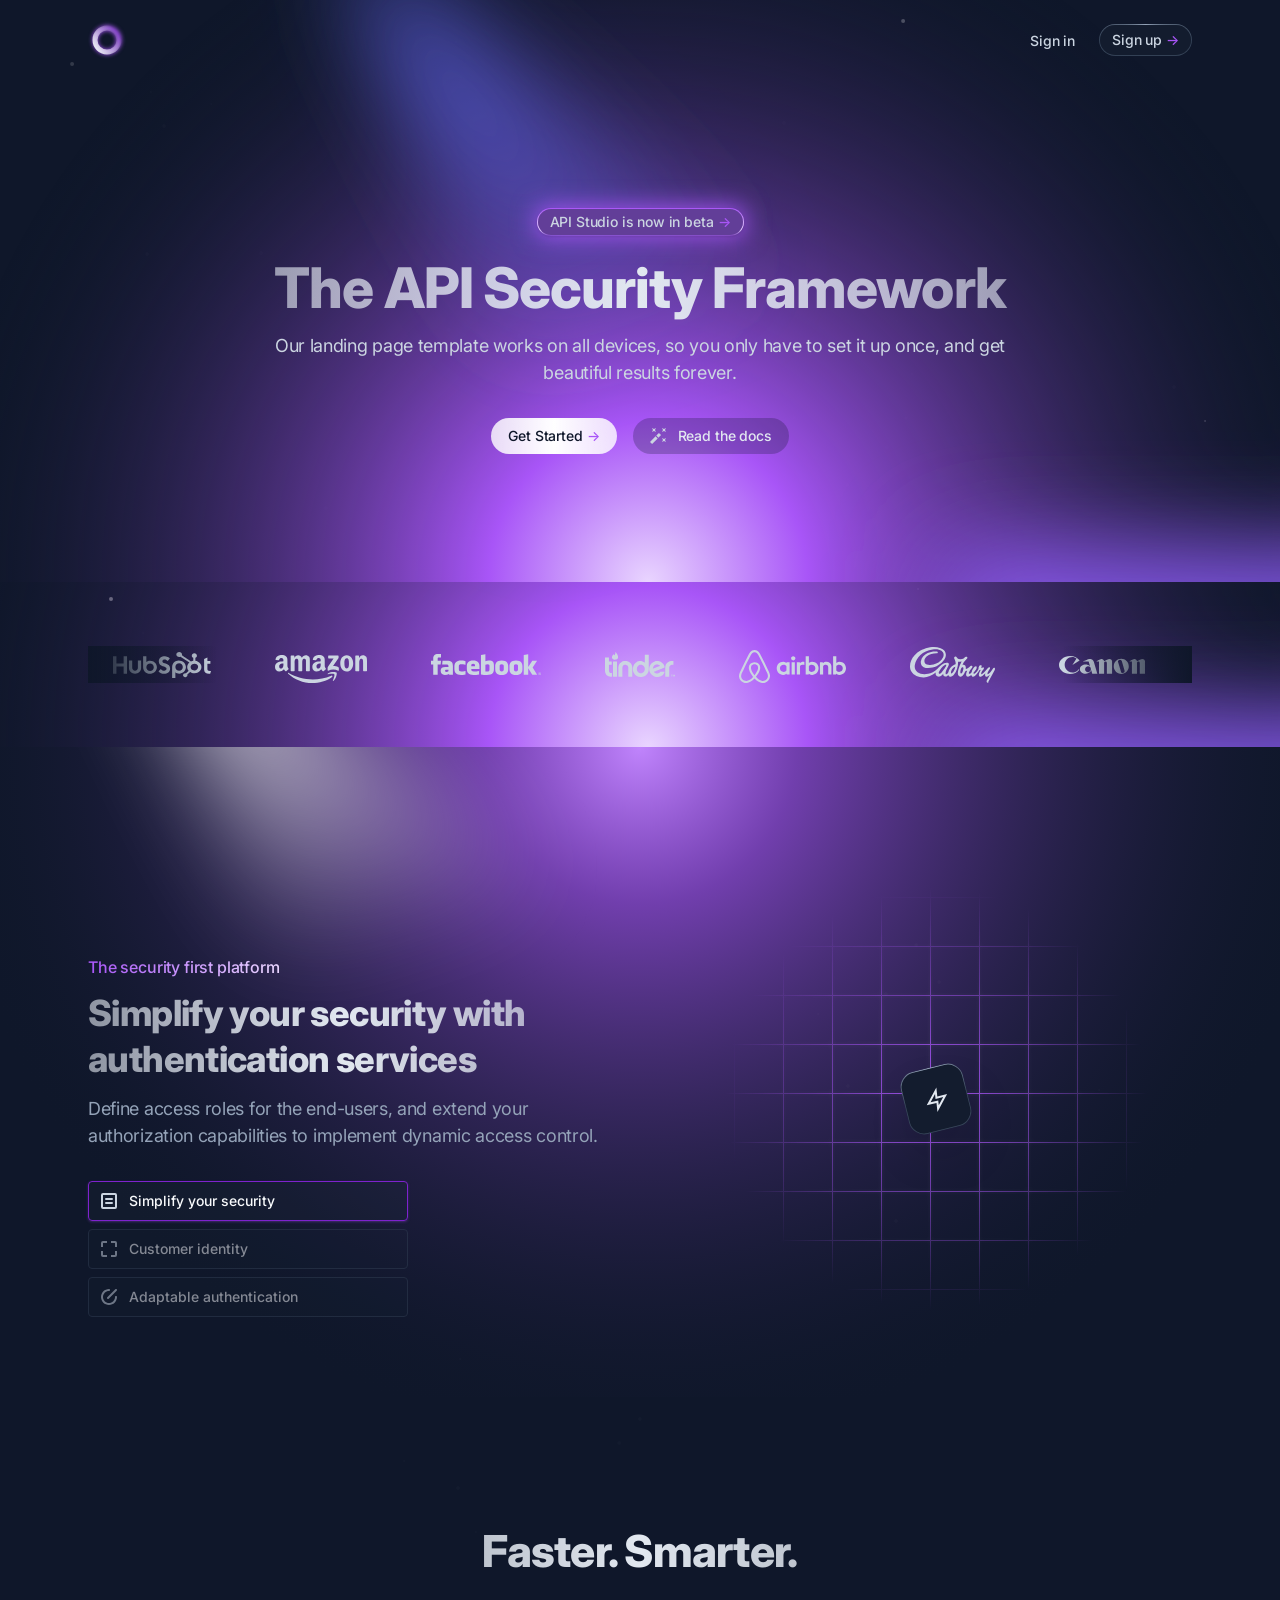
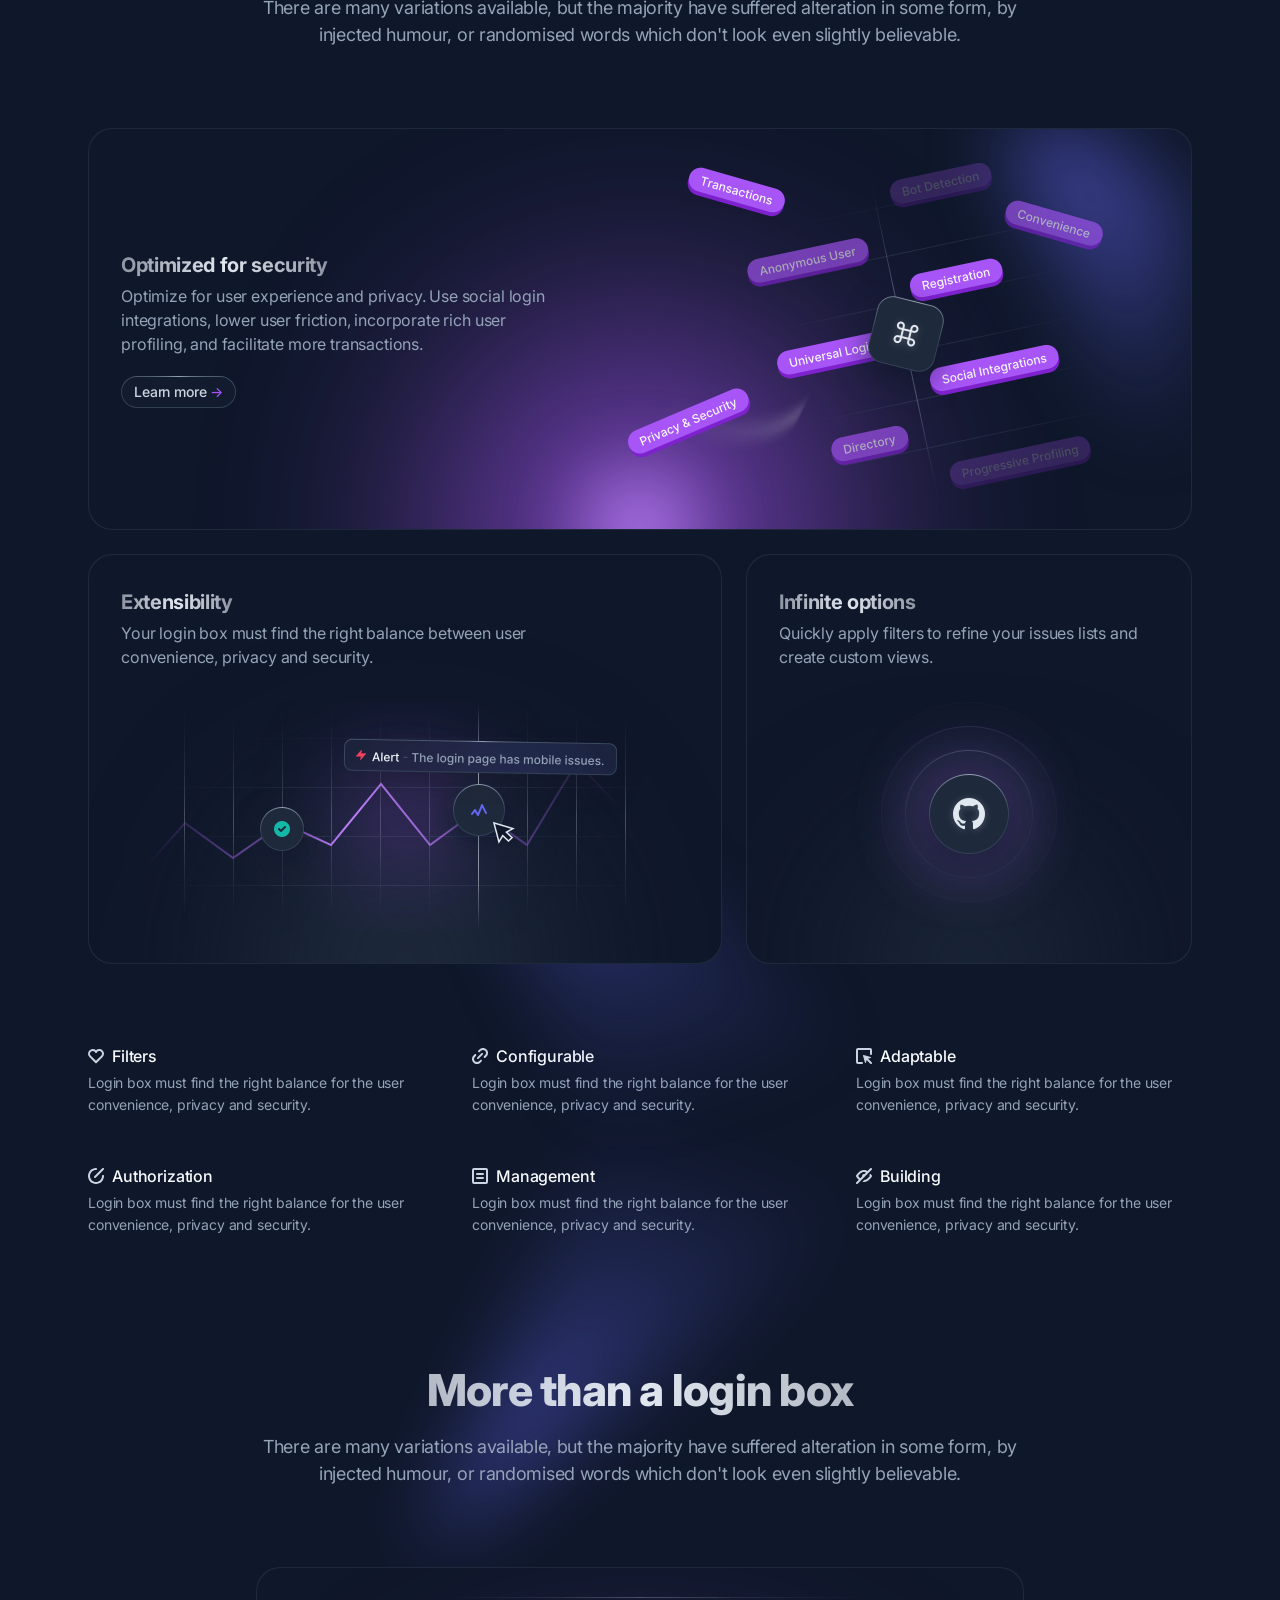
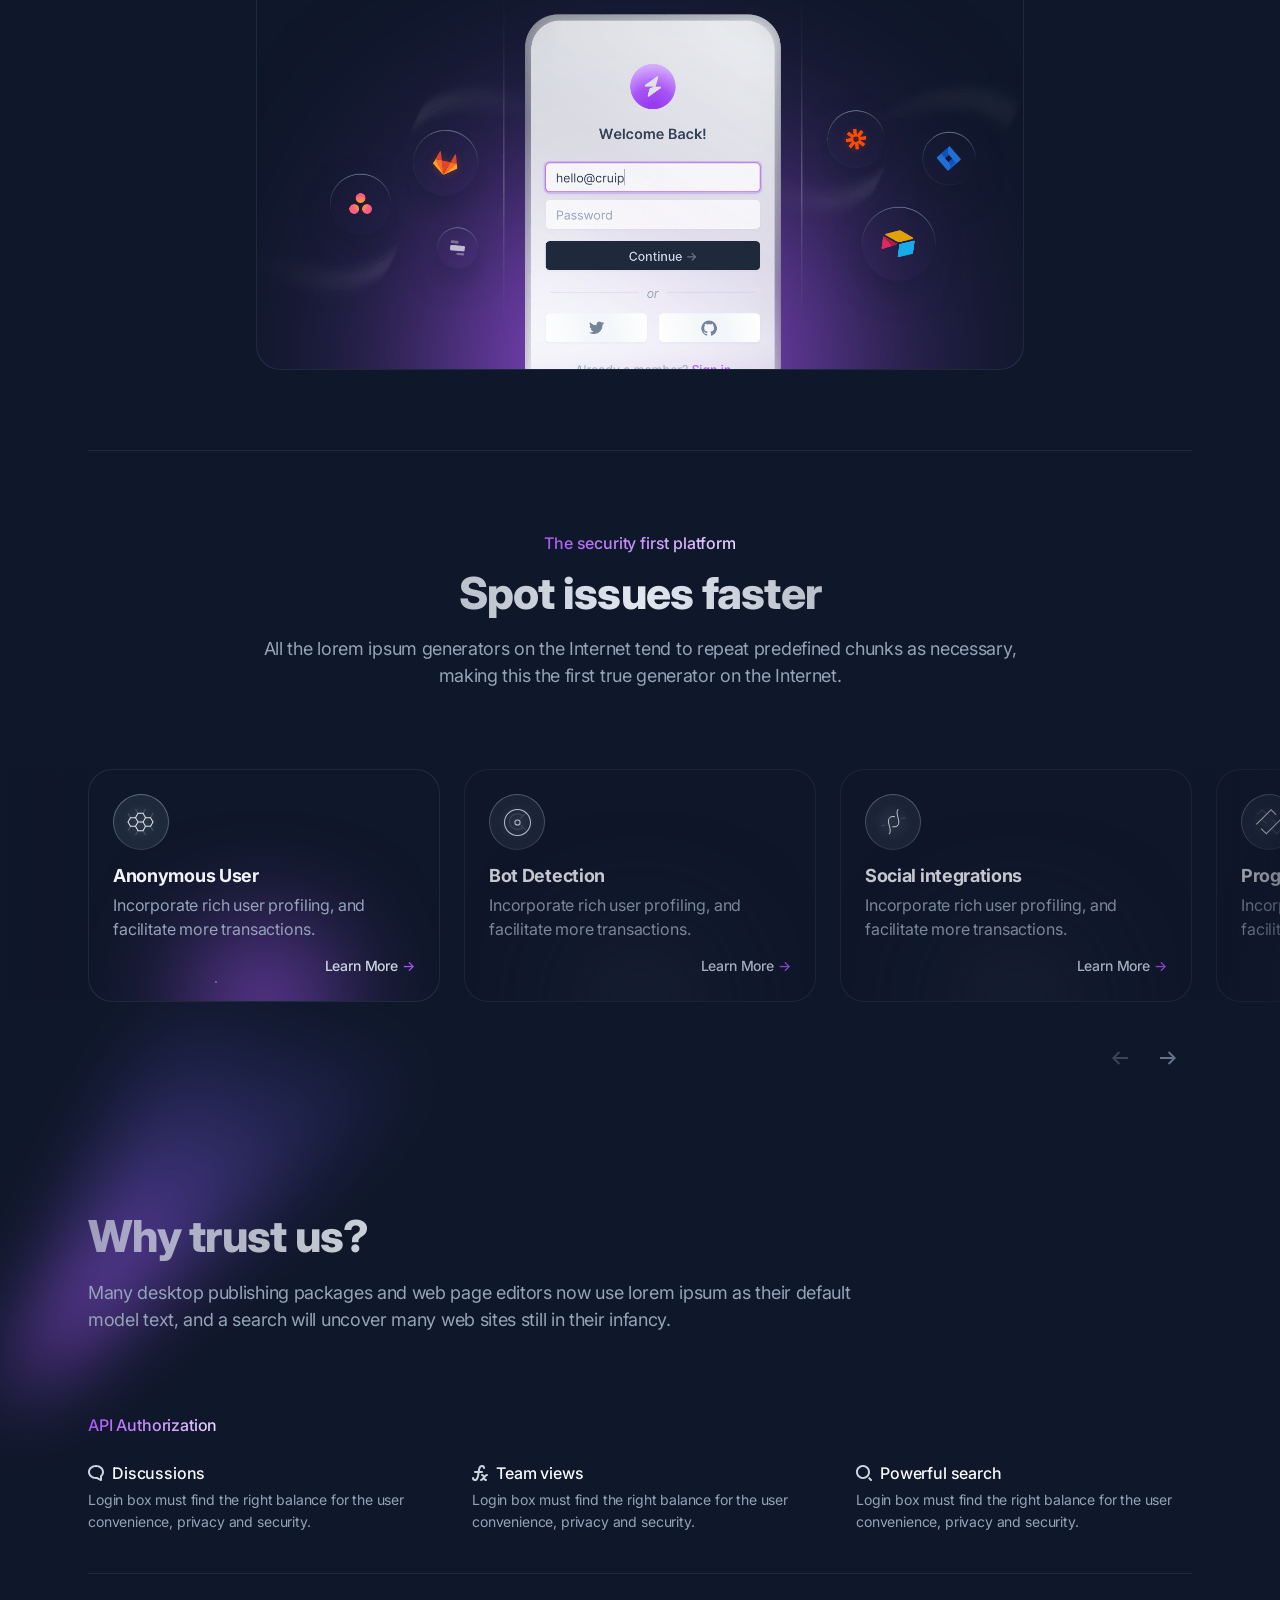
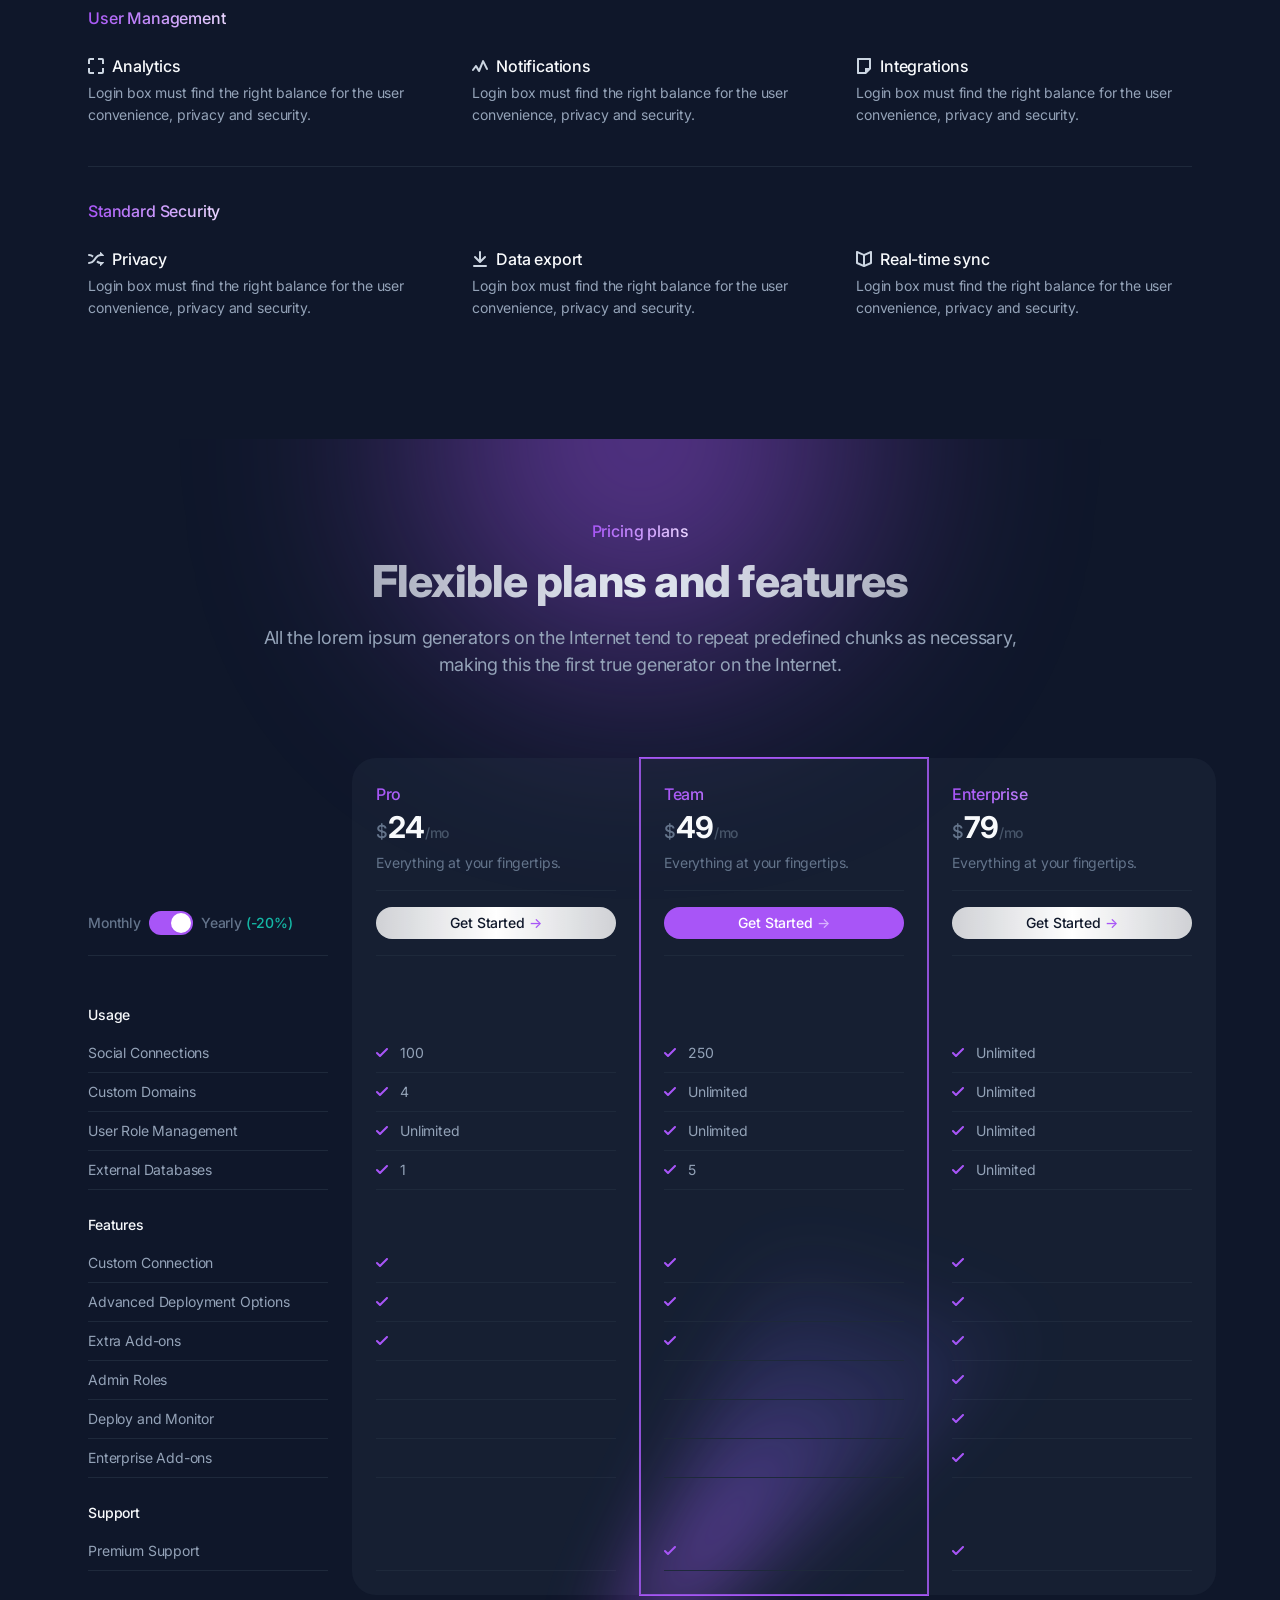
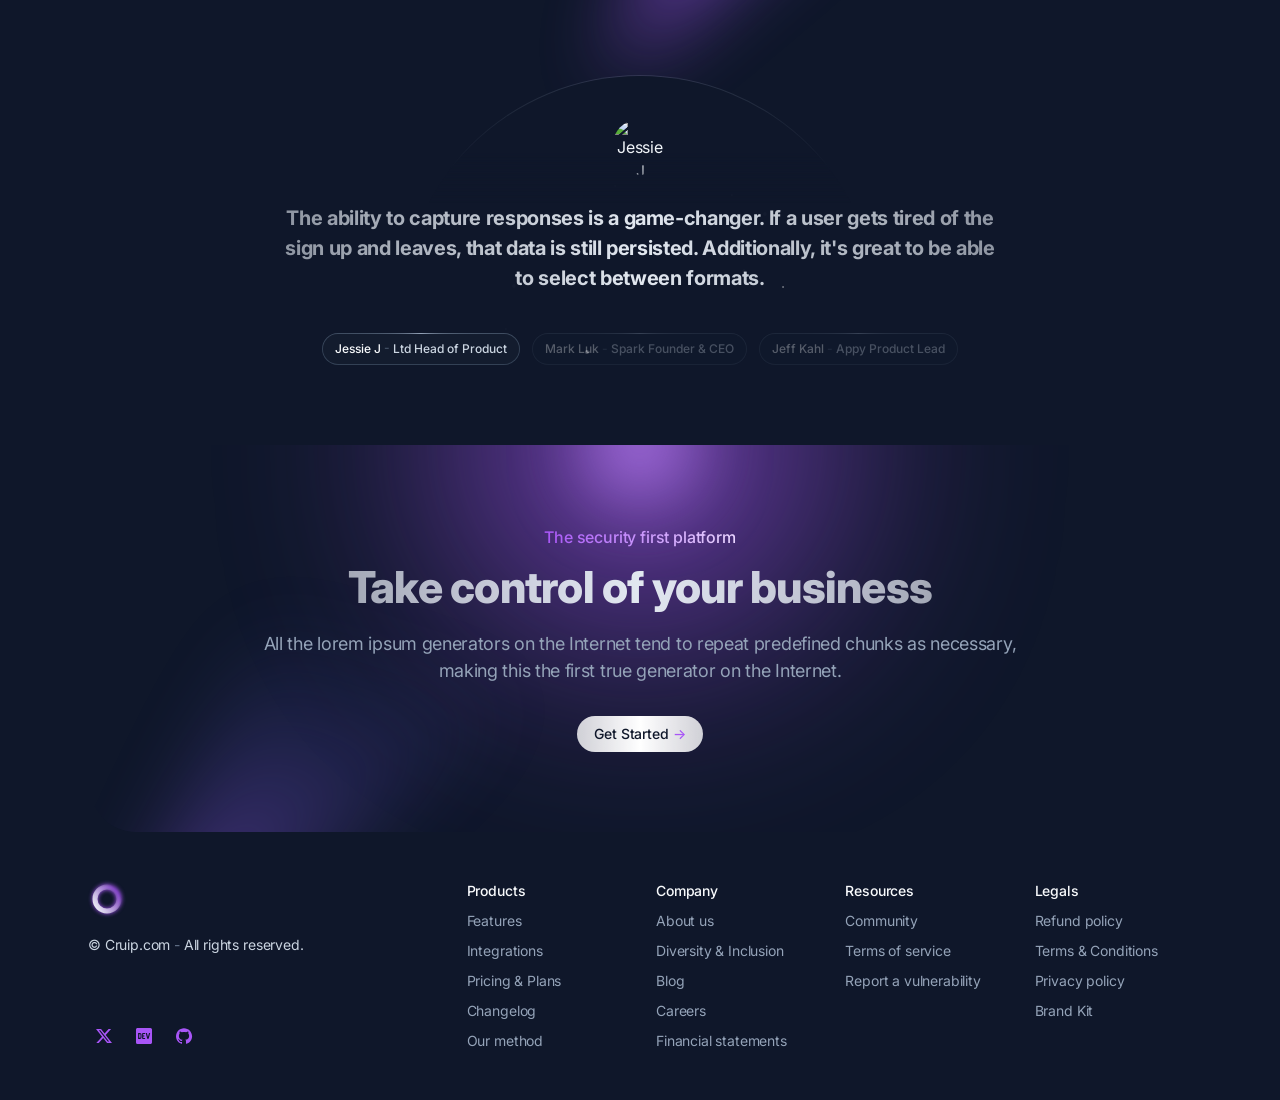
==== commit 24361656: "Project page update2" ====
--- a/index.html
+++ b/index.html
@@ -112,6 +112,13 @@
                     <div class="clm9l crjl7 c82l3 ckx8h cl9xt csj8y">
                         <div class="clm9l crjl7 cbati" aria-hidden="true">
                             <canvas data-particle-animation="" data-particle-quantity="5"></canvas>
+                        </div>
+                    </div>
+
+                    <!-- Illustration -->
+                    <div class="cd3pv clm9l crjl7 cbati c0n2e cqkfc cifrt" aria-hidden="true">
+                        <div class="clm9l cj9ju ck1c9 cbati c22q0">
+                            <img src="images/glow-bottom.svg" class="cl1mx" width="2146" height="774" alt="Hero Illustration">
                         </div>
                     </div>
 
--- a/css/style.css
+++ b/css/style.css
@@ -1 +1,2907 @@
-@import url(https://fonts.googleapis.com/css2?family=Inter:wght@400;500;700;800&display=fallback);*,::before,::after{box-sizing:border-box;border-width:0;border-style:solid;border-color:#e5e7eb}::before,::after{--tw-content: ''}html{line-height:1.5;-webkit-text-size-adjust:100%;-moz-tab-size:4;-o-tab-size:4;tab-size:4;font-family:ui-sans-serif,system-ui,-apple-system,BlinkMacSystemFont,"Segoe UI",Roboto,"Helvetica Neue",Arial,"Noto Sans",sans-serif,"Apple Color Emoji","Segoe UI Emoji","Segoe UI Symbol","Noto Color Emoji";font-feature-settings:normal;font-variation-settings:normal}body{margin:0;line-height:inherit}hr{height:0;color:inherit;border-top-width:1px}abbr:where([title]){-webkit-text-decoration:underline dotted;text-decoration:underline dotted}h1,h2,h3,h4,h5,h6{font-size:inherit;font-weight:inherit}a{color:inherit;text-decoration:inherit}b,strong{font-weight:bolder}code,kbd,samp,pre{font-family:ui-monospace,SFMono-Regular,Menlo,Monaco,Consolas,"Liberation Mono","Courier New",monospace;font-size:1em}small{font-size:80%}sub,sup{font-size:75%;line-height:0;position:relative;vertical-align:baseline}sub{bottom:-0.25em}sup{top:-0.5em}table{text-indent:0;border-color:inherit;border-collapse:collapse}button,input,optgroup,select,textarea{font-family:inherit;font-size:100%;font-weight:inherit;line-height:inherit;color:inherit;margin:0;padding:0}button,select{text-transform:none}button,[type="button"],[type="reset"],[type="submit"]{-webkit-appearance:button;background-color:transparent;background-image:none}:-moz-focusring{outline:auto}:-moz-ui-invalid{box-shadow:none}progress{vertical-align:baseline}::-webkit-inner-spin-button,::-webkit-outer-spin-button{height:auto}[type="search"]{-webkit-appearance:textfield;outline-offset:-2px}::-webkit-search-decoration{-webkit-appearance:none}::-webkit-file-upload-button{-webkit-appearance:button;font:inherit}summary{display:list-item}blockquote,dl,dd,h1,h2,h3,h4,h5,h6,hr,figure,p,pre{margin:0}fieldset{margin:0;padding:0}legend{padding:0}ol,ul,menu{list-style:none;margin:0;padding:0}textarea{resize:vertical}input::-moz-placeholder,textarea::-moz-placeholder{opacity:1;color:#9ca3af}input::placeholder,textarea::placeholder{opacity:1;color:#9ca3af}button,[role="button"]{cursor:pointer}:disabled{cursor:default}img,svg,video,canvas,audio,iframe,embed,object{display:block;vertical-align:middle}img,video{max-width:100%;height:auto}[hidden]{display:none}[type="text"],[type="email"],[type="url"],[type="password"],[type="number"],[type="date"],[type="datetime-local"],[type="month"],[type="search"],[type="tel"],[type="time"],[type="week"],[multiple],textarea,select{-webkit-appearance:none;-moz-appearance:none;appearance:none;background-color:#fff;border-color:#6b7280;border-width:1px;border-radius:0px;padding-top:0.5rem;padding-right:0.75rem;padding-bottom:0.5rem;padding-left:0.75rem;font-size:1rem;line-height:1.5rem;--tw-shadow: 0 0 #0000}[type="text"]:focus,[type="email"]:focus,[type="url"]:focus,[type="password"]:focus,[type="number"]:focus,[type="date"]:focus,[type="datetime-local"]:focus,[type="month"]:focus,[type="search"]:focus,[type="tel"]:focus,[type="time"]:focus,[type="week"]:focus,[multiple]:focus,textarea:focus,select:focus{outline:2px solid transparent;outline-offset:2px;--tw-ring-inset: var(--tw-empty,/*!*/ /*!*/);--tw-ring-offset-width: 0px;--tw-ring-offset-color: #fff;--tw-ring-color: #2563eb;--tw-ring-offset-shadow: var(--tw-ring-inset) 0 0 0 var(--tw-ring-offset-width) var(--tw-ring-offset-color);--tw-ring-shadow: var(--tw-ring-inset) 0 0 0 calc(1px + var(--tw-ring-offset-width)) var(--tw-ring-color);box-shadow:var(--tw-ring-offset-shadow),var(--tw-ring-shadow),var(--tw-shadow);border-color:#2563eb}input::-moz-placeholder,textarea::-moz-placeholder{color:#6b7280;opacity:1}input::placeholder,textarea::placeholder{color:#6b7280;opacity:1}::-webkit-datetime-edit-fields-wrapper{padding:0}::-webkit-date-and-time-value{min-height:1.5em}::-webkit-datetime-edit,::-webkit-datetime-edit-year-field,::-webkit-datetime-edit-month-field,::-webkit-datetime-edit-day-field,::-webkit-datetime-edit-hour-field,::-webkit-datetime-edit-minute-field,::-webkit-datetime-edit-second-field,::-webkit-datetime-edit-millisecond-field,::-webkit-datetime-edit-meridiem-field{padding-top:0;padding-bottom:0}select{background-image:url(data:image/svg+xml,%3csvg\ xmlns=\'http://www.w3.org/2000/svg\'\ fill=\'none\'\ viewBox=\'0\ 0\ 20\ 20\'%3e%3cpath\ stroke=\'%236b7280\'\ stroke-linecap=\'round\'\ stroke-linejoin=\'round\'\ stroke-width=\'1.5\'\ d=\'M6\ 8l4\ 4\ 4-4\'/%3e%3c/svg%3e);background-position:right 0.5rem center;background-repeat:no-repeat;background-size:1.5em 1.5em;padding-right:2.5rem;-webkit-print-color-adjust:exact;print-color-adjust:exact}[multiple]{background-image:initial;background-position:initial;background-repeat:unset;background-size:initial;padding-right:0.75rem;-webkit-print-color-adjust:unset;print-color-adjust:unset}[type="checkbox"],[type="radio"]{-webkit-appearance:none;-moz-appearance:none;appearance:none;padding:0;-webkit-print-color-adjust:exact;print-color-adjust:exact;display:inline-block;vertical-align:middle;background-origin:border-box;-webkit-user-select:none;-moz-user-select:none;user-select:none;flex-shrink:0;height:1rem;width:1rem;color:#2563eb;background-color:#fff;border-color:#6b7280;border-width:1px;--tw-shadow: 0 0 #0000}[type="checkbox"]{border-radius:0px}[type="radio"]{border-radius:100%}[type="checkbox"]:focus,[type="radio"]:focus{outline:2px solid transparent;outline-offset:2px;--tw-ring-inset: var(--tw-empty,/*!*/ /*!*/);--tw-ring-offset-width: 2px;--tw-ring-offset-color: #fff;--tw-ring-color: #2563eb;--tw-ring-offset-shadow: var(--tw-ring-inset) 0 0 0 var(--tw-ring-offset-width) var(--tw-ring-offset-color);--tw-ring-shadow: var(--tw-ring-inset) 0 0 0 calc(2px + var(--tw-ring-offset-width)) var(--tw-ring-color);box-shadow:var(--tw-ring-offset-shadow),var(--tw-ring-shadow),var(--tw-shadow)}[type="checkbox"]:checked,[type="radio"]:checked{border-color:transparent;background-color:currentColor;background-size:100% 100%;background-position:center;background-repeat:no-repeat}[type="checkbox"]:checked{background-image:url(data:image/svg+xml,%3csvg\ viewBox=\'0\ 0\ 16\ 16\'\ fill=\'white\'\ xmlns=\'http://www.w3.org/2000/svg\'%3e%3cpath\ d=\'M12.207\ 4.793a1\ 1\ 0\ 010\ 1.414l-5\ 5a1\ 1\ 0\ 01-1.414\ 0l-2-2a1\ 1\ 0\ 011.414-1.414L6.5\ 9.086l4.293-4.293a1\ 1\ 0\ 011.414\ 0z\'/%3e%3c/svg%3e)}[type="radio"]:checked{background-image:url(data:image/svg+xml,%3csvg\ viewBox=\'0\ 0\ 16\ 16\'\ fill=\'white\'\ xmlns=\'http://www.w3.org/2000/svg\'%3e%3ccircle\ cx=\'8\'\ cy=\'8\'\ r=\'3\'/%3e%3c/svg%3e)}[type="checkbox"]:checked:hover,[type="checkbox"]:checked:focus,[type="radio"]:checked:hover,[type="radio"]:checked:focus{border-color:transparent;background-color:currentColor}[type="checkbox"]:indeterminate{background-image:url(data:image/svg+xml,%3csvg\ xmlns=\'http://www.w3.org/2000/svg\'\ fill=\'none\'\ viewBox=\'0\ 0\ 16\ 16\'%3e%3cpath\ stroke=\'white\'\ stroke-linecap=\'round\'\ stroke-linejoin=\'round\'\ stroke-width=\'2\'\ d=\'M4\ 8h8\'/%3e%3c/svg%3e);border-color:transparent;background-color:currentColor;background-size:100% 100%;background-position:center;background-repeat:no-repeat}[type="checkbox"]:indeterminate:hover,[type="checkbox"]:indeterminate:focus{border-color:transparent;background-color:currentColor}[type="file"]{background:unset;border-color:inherit;border-width:0;border-radius:0;padding:0;font-size:unset;line-height:inherit}[type="file"]:focus{outline:1px solid ButtonText;outline:1px auto -webkit-focus-ring-color}*,::before,::after{--tw-border-spacing-x: 0;--tw-border-spacing-y: 0;--tw-translate-x: 0;--tw-translate-y: 0;--tw-rotate: 0;--tw-skew-x: 0;--tw-skew-y: 0;--tw-scale-x: 1;--tw-scale-y: 1;--tw-pan-x:  ;--tw-pan-y:  ;--tw-pinch-zoom:  ;--tw-scroll-snap-strictness: proximity;--tw-gradient-from-position:  ;--tw-gradient-via-position:  ;--tw-gradient-to-position:  ;--tw-ordinal:  ;--tw-slashed-zero:  ;--tw-numeric-figure:  ;--tw-numeric-spacing:  ;--tw-numeric-fraction:  ;--tw-ring-inset:  ;--tw-ring-offset-width: 0px;--tw-ring-offset-color: #fff;--tw-ring-color: rgb(59 130 246 / 0.5);--tw-ring-offset-shadow: 0 0 #0000;--tw-ring-shadow: 0 0 #0000;--tw-shadow: 0 0 #0000;--tw-shadow-colored: 0 0 #0000;--tw-blur:  ;--tw-brightness:  ;--tw-contrast:  ;--tw-grayscale:  ;--tw-hue-rotate:  ;--tw-invert:  ;--tw-saturate:  ;--tw-sepia:  ;--tw-drop-shadow:  ;--tw-backdrop-blur:  ;--tw-backdrop-brightness:  ;--tw-backdrop-contrast:  ;--tw-backdrop-grayscale:  ;--tw-backdrop-hue-rotate:  ;--tw-backdrop-invert:  ;--tw-backdrop-opacity:  ;--tw-backdrop-saturate:  ;--tw-backdrop-sepia:  }::backdrop{--tw-border-spacing-x: 0;--tw-border-spacing-y: 0;--tw-translate-x: 0;--tw-translate-y: 0;--tw-rotate: 0;--tw-skew-x: 0;--tw-skew-y: 0;--tw-scale-x: 1;--tw-scale-y: 1;--tw-pan-x:  ;--tw-pan-y:  ;--tw-pinch-zoom:  ;--tw-scroll-snap-strictness: proximity;--tw-gradient-from-position:  ;--tw-gradient-via-position:  ;--tw-gradient-to-position:  ;--tw-ordinal:  ;--tw-slashed-zero:  ;--tw-numeric-figure:  ;--tw-numeric-spacing:  ;--tw-numeric-fraction:  ;--tw-ring-inset:  ;--tw-ring-offset-width: 0px;--tw-ring-offset-color: #fff;--tw-ring-color: rgb(59 130 246 / 0.5);--tw-ring-offset-shadow: 0 0 #0000;--tw-ring-shadow: 0 0 #0000;--tw-shadow: 0 0 #0000;--tw-shadow-colored: 0 0 #0000;--tw-blur:  ;--tw-brightness:  ;--tw-contrast:  ;--tw-grayscale:  ;--tw-hue-rotate:  ;--tw-invert:  ;--tw-saturate:  ;--tw-sepia:  ;--tw-drop-shadow:  ;--tw-backdrop-blur:  ;--tw-backdrop-brightness:  ;--tw-backdrop-contrast:  ;--tw-backdrop-grayscale:  ;--tw-backdrop-hue-rotate:  ;--tw-backdrop-invert:  ;--tw-backdrop-opacity:  ;--tw-backdrop-saturate:  ;--tw-backdrop-sepia:  }.cgx3b{width:100%}@media (min-width:640px){.cgx3b{max-width:640px}}@media (min-width:768px){.cgx3b{max-width:768px}}@media (min-width:1024px){.cgx3b{max-width:1024px}}@media (min-width:1280px){.cgx3b{max-width:1280px}}@media (min-width:1536px){.cgx3b{max-width:1536px}}.cmdqe,.cp7f4,.c7pab,.cbky2{-webkit-appearance:none;-moz-appearance:none;appearance:none;background-color:#fff;border-color:#6b7280;border-width:1px;border-radius:0px;padding-top:0.5rem;padding-right:0.75rem;padding-bottom:0.5rem;padding-left:0.75rem;font-size:1rem;line-height:1.5rem;--tw-shadow: 0 0 #0000}.cmdqe:focus,.cp7f4:focus,.c7pab:focus,.cbky2:focus{outline:2px solid transparent;outline-offset:2px;--tw-ring-inset: var(--tw-empty,/*!*/ /*!*/);--tw-ring-offset-width: 0px;--tw-ring-offset-color: #fff;--tw-ring-color: #2563eb;--tw-ring-offset-shadow: var(--tw-ring-inset) 0 0 0 var(--tw-ring-offset-width) var(--tw-ring-offset-color);--tw-ring-shadow: var(--tw-ring-inset) 0 0 0 calc(1px + var(--tw-ring-offset-width)) var(--tw-ring-color);box-shadow:var(--tw-ring-offset-shadow),var(--tw-ring-shadow),var(--tw-shadow);border-color:#2563eb}.cmdqe::-moz-placeholder,.cp7f4::-moz-placeholder{color:#6b7280;opacity:1}.cmdqe::placeholder,.cp7f4::placeholder{color:#6b7280;opacity:1}.cmdqe::-webkit-datetime-edit-fields-wrapper{padding:0}.cmdqe::-webkit-date-and-time-value{min-height:1.5em}.cmdqe::-webkit-datetime-edit,.cmdqe::-webkit-datetime-edit-year-field,.cmdqe::-webkit-datetime-edit-month-field,.cmdqe::-webkit-datetime-edit-day-field,.cmdqe::-webkit-datetime-edit-hour-field,.cmdqe::-webkit-datetime-edit-minute-field,.cmdqe::-webkit-datetime-edit-second-field,.cmdqe::-webkit-datetime-edit-millisecond-field,.cmdqe::-webkit-datetime-edit-meridiem-field{padding-top:0;padding-bottom:0}.c7pab{background-image:url(data:image/svg+xml,%3csvg\ xmlns=\'http://www.w3.org/2000/svg\'\ fill=\'none\'\ viewBox=\'0\ 0\ 20\ 20\'%3e%3cpath\ stroke=\'%236b7280\'\ stroke-linecap=\'round\'\ stroke-linejoin=\'round\'\ stroke-width=\'1.5\'\ d=\'M6\ 8l4\ 4\ 4-4\'/%3e%3c/svg%3e);background-position:right 0.5rem center;background-repeat:no-repeat;background-size:1.5em 1.5em;padding-right:2.5rem;-webkit-print-color-adjust:exact;print-color-adjust:exact}.cma96,.cdbiv{-webkit-appearance:none;-moz-appearance:none;appearance:none;padding:0;-webkit-print-color-adjust:exact;print-color-adjust:exact;display:inline-block;vertical-align:middle;background-origin:border-box;-webkit-user-select:none;-moz-user-select:none;user-select:none;flex-shrink:0;height:1rem;width:1rem;color:#2563eb;background-color:#fff;border-color:#6b7280;border-width:1px;--tw-shadow: 0 0 #0000}.cma96{border-radius:0px}.cdbiv{border-radius:100%}.cma96:focus,.cdbiv:focus{outline:2px solid transparent;outline-offset:2px;--tw-ring-inset: var(--tw-empty,/*!*/ /*!*/);--tw-ring-offset-width: 2px;--tw-ring-offset-color: #fff;--tw-ring-color: #2563eb;--tw-ring-offset-shadow: var(--tw-ring-inset) 0 0 0 var(--tw-ring-offset-width) var(--tw-ring-offset-color);--tw-ring-shadow: var(--tw-ring-inset) 0 0 0 calc(2px + var(--tw-ring-offset-width)) var(--tw-ring-color);box-shadow:var(--tw-ring-offset-shadow),var(--tw-ring-shadow),var(--tw-shadow)}.cma96:checked,.cdbiv:checked{border-color:transparent;background-color:currentColor;background-size:100% 100%;background-position:center;background-repeat:no-repeat}.cma96:checked{background-image:url(data:image/svg+xml,%3csvg\ viewBox=\'0\ 0\ 16\ 16\'\ fill=\'white\'\ xmlns=\'http://www.w3.org/2000/svg\'%3e%3cpath\ d=\'M12.207\ 4.793a1\ 1\ 0\ 010\ 1.414l-5\ 5a1\ 1\ 0\ 01-1.414\ 0l-2-2a1\ 1\ 0\ 011.414-1.414L6.5\ 9.086l4.293-4.293a1\ 1\ 0\ 011.414\ 0z\'/%3e%3c/svg%3e)}.cdbiv:checked{background-image:url(data:image/svg+xml,%3csvg\ viewBox=\'0\ 0\ 16\ 16\'\ fill=\'white\'\ xmlns=\'http://www.w3.org/2000/svg\'%3e%3ccircle\ cx=\'8\'\ cy=\'8\'\ r=\'3\'/%3e%3c/svg%3e)}.cma96:checked:hover,.cma96:checked:focus,.cdbiv:checked:hover,.cdbiv:checked:focus{border-color:transparent;background-color:currentColor}.cma96:indeterminate{background-image:url(data:image/svg+xml,%3csvg\ xmlns=\'http://www.w3.org/2000/svg\'\ fill=\'none\'\ viewBox=\'0\ 0\ 16\ 16\'%3e%3cpath\ stroke=\'white\'\ stroke-linecap=\'round\'\ stroke-linejoin=\'round\'\ stroke-width=\'2\'\ d=\'M4\ 8h8\'/%3e%3c/svg%3e);border-color:transparent;background-color:currentColor;background-size:100% 100%;background-position:center;background-repeat:no-repeat}.cma96:indeterminate:hover,.cma96:indeterminate:focus{border-color:transparent;background-color:currentColor}.cmbrg{font-size:2.75rem;line-height:1.2;letter-spacing:-0.017em;font-weight:800}.c7ehl{font-size:2.25rem;line-height:1.277;letter-spacing:-0.017em;font-weight:800}.cqbmj{font-size:1.875rem;line-height:1.333;letter-spacing:-0.017em;font-weight:800}.cqzim{font-size:1.5rem;line-height:1.415;letter-spacing:-0.017em;font-weight:800}@media (min-width:768px){.cmbrg{font-size:3.5rem;line-height:1;letter-spacing:-0.017em}.c7ehl{font-size:2.75rem;line-height:1.2;letter-spacing:-0.017em}.cqbmj{font-size:2.25rem;line-height:1.277;letter-spacing:-0.017em}}.ccr9i,.csi51{display:inline-flex;align-items:center;justify-content:center;border-radius:9999px;border-width:1px;border-color:transparent;font-size:0.875rem;line-height:1.5715;font-weight:500;transition-property:color,background-color,border-color,text-decoration-color,fill,stroke,opacity,box-shadow,transform,filter,-webkit-backdrop-filter;transition-property:color,background-color,border-color,text-decoration-color,fill,stroke,opacity,box-shadow,transform,filter,backdrop-filter;transition-property:color,background-color,border-color,text-decoration-color,fill,stroke,opacity,box-shadow,transform,filter,backdrop-filter,-webkit-backdrop-filter;transition-duration:150ms;transition-timing-function:cubic-bezier(0.4,0,0.2,1)}.ccr9i{padding-left:1rem;padding-right:1rem;padding-top:0.375rem;padding-bottom:0.375rem}.csi51{padding-left:0.75rem;padding-right:0.75rem;padding-top:0.25rem;padding-bottom:0.25rem}input[type="search"]::-webkit-search-decoration,input[type="search"]::-webkit-search-cancel-button,input[type="search"]::-webkit-search-results-button,input[type="search"]::-webkit-search-results-decoration{-webkit-appearance:none}.cmdqe,.cp7f4,.cbky2,.c7pab,.cma96,.cdbiv{border-width:1px;border-color:transparent;--tw-bg-opacity: 1;background-color:rgb(30 41 59/var(--tw-bg-opacity))}.cmdqe:focus,.cp7f4:focus,.cbky2:focus,.c7pab:focus,.cma96:focus,.cdbiv:focus{--tw-border-opacity: 1;border-color:rgb(168 85 247/var(--tw-border-opacity))}.cmdqe,.cp7f4,.cbky2,.c7pab,.cma96{border-radius:0.25rem}.cmdqe,.cp7f4,.cbky2,.c7pab{padding-left:0.75rem;padding-right:0.75rem;padding-top:0.375rem;padding-bottom:0.375rem;font-size:0.875rem;line-height:1.5715;--tw-text-opacity: 1;color:rgb(226 232 240/var(--tw-text-opacity))}.cmdqe::-moz-placeholder,.cp7f4::-moz-placeholder{--tw-placeholder-opacity: 1;color:rgb(100 116 139/var(--tw-placeholder-opacity))}.cmdqe::placeholder,.cp7f4::placeholder{--tw-placeholder-opacity: 1;color:rgb(100 116 139/var(--tw-placeholder-opacity))}.c7pab{padding-right:2.5rem}.cma96,.cdbiv{border-radius:0.125rem;--tw-text-opacity: 1;color:rgb(147 51 234/var(--tw-text-opacity))}.cygdx::-webkit-scrollbar{display:none}.cygdx{-ms-overflow-style:none;scrollbar-width:none}.cmdqe:focus,.cp7f4:focus,.cbky2:focus,.c7pab:focus,.cma96:focus,.cdbiv:focus{--tw-ring-offset-shadow: var(--tw-ring-inset) 0 0 0 var(--tw-ring-offset-width) var(--tw-ring-offset-color);--tw-ring-shadow: var(--tw-ring-inset) 0 0 0 calc(0px + var(--tw-ring-offset-width)) var(--tw-ring-color);box-shadow:var(--tw-ring-offset-shadow),var(--tw-ring-shadow),var(--tw-shadow, 0 0 #0000)}.cjzdr svg>*:nth-child(1),.cjzdr svg>*:nth-child(2),.cjzdr svg>*:nth-child(3){transform-origin:center;transform:rotate(0deg)}.cjzdr svg>*:nth-child(1){transition:y 0.1s 0.25s ease-in,transform 0.22s cubic-bezier(0.55,0.055,0.675,0.19),opacity 0.1s ease-in}.cjzdr svg>*:nth-child(2){transition:transform 0.22s cubic-bezier(0.55,0.055,0.675,0.19)}.cjzdr svg>*:nth-child(3){transition:y 0.1s 0.25s ease-in,transform 0.22s cubic-bezier(0.55,0.055,0.675,0.19),width 0.1s 0.25s ease-in}.cjzdr.active svg>*:nth-child(1){opacity:0;y:11;transform:rotate(225deg);transition:y 0.1s ease-out,transform 0.22s 0.12s cubic-bezier(0.215,0.61,0.355,1),opacity 0.1s 0.12s ease-out}.cjzdr.active svg>*:nth-child(2){transform:rotate(225deg);transition:transform 0.22s 0.12s cubic-bezier(0.215,0.61,0.355,1)}.cjzdr.active svg>*:nth-child(3){y:11;transform:rotate(135deg);transition:y 0.1s ease-out,transform 0.22s 0.12s cubic-bezier(0.215,0.61,0.355,1),width 0.1s ease-out}.swiper-button-disabled{pointer-events:none;cursor:default;opacity:0.5}.testimonials-carousel .swiper-slide{opacity:0.8}.testimonials-carousel .swiper-slide.swiper-slide-active{opacity:1}@keyframes pulseLoop{0%{opacity:0;transform:scale(.25) translateZ(0)}30%{opacity:.4}70%{opacity:0}80%{transform:scale(1) translateZ(0)}}.c325x{opacity:0;transform-origin:center;animation:pulseLoop 12000ms linear infinite}.c3hw7{animation-delay:-4000ms}.cfhqf{animation-delay:-8000ms}.c0ddw{transform:translateZ(0)}@media screen{html:not(.c22xd) [data-aos=fade-up]{transform:translate3d(0,14px,0)}html:not(.c22xd) [data-aos=fade-down]{transform:translate3d(0,-14px,0)}html:not(.c22xd) [data-aos=fade-right]{transform:translate3d(-14px,0,0)}html:not(.c22xd) [data-aos=fade-left]{transform:translate3d(14px,0,0)}html:not(.c22xd) [data-aos=fade-up-right]{transform:translate3d(-14px,14px,0)}html:not(.c22xd) [data-aos=fade-up-left]{transform:translate3d(14px,14px,0)}html:not(.c22xd) [data-aos=fade-down-right]{transform:translate3d(-14px,-14px,0)}html:not(.c22xd) [data-aos=fade-down-left]{transform:translate3d(14px,-14px,0)}html:not(.c22xd) [data-aos=zoom-in-up]{transform:translate3d(0,14px,0) scale(.6)}html:not(.c22xd) [data-aos=zoom-in-down]{transform:translate3d(0,-14px,0) scale(.6)}html:not(.c22xd) [data-aos=zoom-in-right]{transform:translate3d(-14px,0,0) scale(.6)}html:not(.c22xd) [data-aos=zoom-in-left]{transform:translate3d(14px,0,0) scale(.6)}html:not(.c22xd) [data-aos=zoom-out-up]{transform:translate3d(0,14px,0) scale(1.2)}html:not(.c22xd) [data-aos=zoom-out-down]{transform:translate3d(0,-14px,0) scale(1.2)}html:not(.c22xd) [data-aos=zoom-out-right]{transform:translate3d(-14px,0,0) scale(1.2)}html:not(.c22xd) [data-aos=zoom-out-left]{transform:translate3d(14px,0,0) scale(1.2)}}.cocd1{position:absolute;width:1px;height:1px;padding:0;margin:-1px;overflow:hidden;clip:rect(0,0,0,0);white-space:nowrap;border-width:0}.cd3pv{pointer-events:none}.cwy76{visibility:visible}.cpz3i{visibility:collapse}.cevf1{position:static}.clm9l{position:absolute}.c910c{position:relative}.cm5eh{position:sticky}.crjl7{inset:0px}.cj9ju{bottom:0px}.cdelm{left:0px}.ck1c9{left:50%}.cirir{left:66.666667%}.cmcb7{right:0px}.cto33{top:0px}.c465o{top:50%}.cwfec{top:2.75rem}.cbati{z-index:-10}.c8yyj{z-index:20}.c8ugf{z-index:30}.clx9g{order:1}.cx3ls{order:-9999}.cr65j{margin:-0.25rem}.c07e6{margin:-0.375rem}.calks{margin:0.25rem}.cos51{margin:0.375rem}.c0n2e{margin-left:-7rem;margin-right:-7rem}.c82l3{margin-left:auto;margin-right:auto}.c4rop{margin-top:1.5rem;margin-bottom:1.5rem}.cpzqy{margin-bottom:-5rem}.cs4t9{margin-left:-4rem}.ct1az{margin-left:-8rem}.c1mtu{margin-top:-3rem}.c9aya{margin-top:-6rem}.cynpp{margin-top:-9rem}.ciexm{margin-top:-1.5rem}.cnc21{margin-bottom:0.25rem}.cm07g{margin-bottom:2.5rem}.ccmhz{margin-bottom:0.5rem}.ca0bb{margin-bottom:0.75rem}.cgbi5{margin-bottom:1rem}.c0o0c{margin-bottom:1.25rem}.c66wr{margin-bottom:1.5rem}.c4dav{margin-bottom:2rem}.cqbh5{margin-left:0.25rem}.cmk82{margin-left:0.5rem}.cgkmc{margin-left:0.75rem}.c7bu2{margin-left:1.5rem}.cvr3u{margin-right:0.5rem}.cry3f{margin-right:0.75rem}.c3t97{margin-right:1rem}.czj5q{margin-top:0px}.c7798{margin-top:0.25rem}.ce37d{margin-top:0.5rem}.cldv9{margin-top:1rem}.cvgrh{margin-top:1.5rem}.cv4rp{margin-top:2rem}.c84xd{display:block}.cv2kk{display:inline}.cx3hx{display:flex}.cex2t{display:inline-flex}.cu92r{display:table}.cb706{display:grid}.cx794{display:none}.c6prr{aspect-ratio:1/1}.c2axp{height:25%}.cn1b5{height:3rem}.cgoq9{height:4rem}.csooj{height:6rem}.c0hi6{height:8rem}.cx7b5{height:1rem}.crlma{height:12rem}.c0v3x{height:1.5rem}.cdrsb{height:16rem}.cv56c{height:2rem}.cstld{height:20rem}.cl1sx{height:2.25rem}.craqb{height:200%}.cul66{height:480px}.c18iq{height:500px}.c6skp{height:auto}.c3ztf{height:100%}.ctkta{min-height:100vh}.cbhsw{width:auto!important}.cp4qc{width:50%}.c8t6z{width:33.333333%}.cwtr9{width:25%}.cc0gr{width:2.75rem}.cgyy1{width:3rem}.cct6l{width:4rem}.cwppz{width:1rem}.cckpp{width:12rem}.c2ntj{width:2rem}.c82cr{width:20rem}.cc7n9{width:480px}.cgbka{width:500px}.cdfzo{width:-moz-fit-content;width:fit-content}.c0l3r{width:100%}.cxe5f{max-width:48rem}.cecry{max-width:56rem}.ckx8h{max-width:72rem}.c22o7{max-width:28rem}.cl1mx{max-width:none}.c2vxn{max-width:24rem}.cbywq{max-width:36rem}.ctynx{max-width:20rem}.c7f0g{flex-shrink:0}.cmm3x{flex-grow:1}.c22q0{--tw-translate-x: -50%;transform:translate(var(--tw-translate-x),var(--tw-translate-y)) rotate(var(--tw-rotate)) skewX(var(--tw-skew-x)) skewY(var(--tw-skew-y)) scaleX(var(--tw-scale-x)) scaleY(var(--tw-scale-y))}.cv50b{--tw-translate-x: -1rem;transform:translate(var(--tw-translate-x),var(--tw-translate-y)) rotate(var(--tw-rotate)) skewX(var(--tw-skew-x)) skewY(var(--tw-skew-y)) scaleX(var(--tw-scale-x)) scaleY(var(--tw-scale-y))}.cwoop{--tw-translate-y: -50%;transform:translate(var(--tw-translate-x),var(--tw-translate-y)) rotate(var(--tw-rotate)) skewX(var(--tw-skew-x)) skewY(var(--tw-skew-y)) scaleX(var(--tw-scale-x)) scaleY(var(--tw-scale-y))}.czhep{--tw-translate-y: -25%;transform:translate(var(--tw-translate-x),var(--tw-translate-y)) rotate(var(--tw-rotate)) skewX(var(--tw-skew-x)) skewY(var(--tw-skew-y)) scaleX(var(--tw-scale-x)) scaleY(var(--tw-scale-y))}.cmrqq{--tw-translate-x: 0px;transform:translate(var(--tw-translate-x),var(--tw-translate-y)) rotate(var(--tw-rotate)) skewX(var(--tw-skew-x)) skewY(var(--tw-skew-y)) scaleX(var(--tw-scale-x)) scaleY(var(--tw-scale-y))}.cztoy{--tw-translate-x: 1rem;transform:translate(var(--tw-translate-x),var(--tw-translate-y)) rotate(var(--tw-rotate)) skewX(var(--tw-skew-x)) skewY(var(--tw-skew-y)) scaleX(var(--tw-scale-x)) scaleY(var(--tw-scale-y))}.cht4j{--tw-translate-y: 50%;transform:translate(var(--tw-translate-x),var(--tw-translate-y)) rotate(var(--tw-rotate)) skewX(var(--tw-skew-x)) skewY(var(--tw-skew-y)) scaleX(var(--tw-scale-x)) scaleY(var(--tw-scale-y))}.cjpk6{--tw-rotate: -14deg;transform:translate(var(--tw-translate-x),var(--tw-translate-y)) rotate(var(--tw-rotate)) skewX(var(--tw-skew-x)) skewY(var(--tw-skew-y)) scaleX(var(--tw-scale-x)) scaleY(var(--tw-scale-y))}.c1a5z{--tw-rotate: -60deg;transform:translate(var(--tw-translate-x),var(--tw-translate-y)) rotate(var(--tw-rotate)) skewX(var(--tw-skew-x)) skewY(var(--tw-skew-y)) scaleX(var(--tw-scale-x)) scaleY(var(--tw-scale-y))}.c96rp{--tw-rotate: 0deg;transform:translate(var(--tw-translate-x),var(--tw-translate-y)) rotate(var(--tw-rotate)) skewX(var(--tw-skew-x)) skewY(var(--tw-skew-y)) scaleX(var(--tw-scale-x)) scaleY(var(--tw-scale-y))}.c7uha{--tw-rotate: 60deg;transform:translate(var(--tw-translate-x),var(--tw-translate-y)) rotate(var(--tw-rotate)) skewX(var(--tw-skew-x)) skewY(var(--tw-skew-y)) scaleX(var(--tw-scale-x)) scaleY(var(--tw-scale-y))}.c93o0{transform:translate(var(--tw-translate-x),var(--tw-translate-y)) rotate(var(--tw-rotate)) skewX(var(--tw-skew-x)) skewY(var(--tw-skew-y)) scaleX(var(--tw-scale-x)) scaleY(var(--tw-scale-y))}@keyframes endless{0%{transform:translateY(0)}100%{transform:translateY(-245px)}}.ciogr{animation:endless 20s linear infinite}.c7882{cursor:pointer}.cj3zd{-webkit-user-select:none;-moz-user-select:none;user-select:none}.c4u9f{resize:both}.cx906{grid-template-columns:repeat(1,minmax(0,1fr))}.cjnds{grid-template-columns:repeat(2,minmax(0,1fr))}.c1yb0{flex-direction:column}.cvlfs{flex-wrap:wrap}.c4qxw{align-items:flex-start}.c7n90{align-items:center}.csqfb{justify-content:flex-end}.c16i7{justify-content:center}.cajqb{justify-content:space-between}.c5v3q{gap:1.5rem}.c60rs{gap:2rem}.cek7b>:not([hidden])~:not([hidden]){--tw-space-x-reverse: 0;margin-right:calc(0.5rem*var(--tw-space-x-reverse));margin-left:calc(0.5rem*calc(1 - var(--tw-space-x-reverse)))}.c2hkc>:not([hidden])~:not([hidden]){--tw-space-x-reverse: 0;margin-right:calc(0.75rem*var(--tw-space-x-reverse));margin-left:calc(0.75rem*calc(1 - var(--tw-space-x-reverse)))}.clngb>:not([hidden])~:not([hidden]){--tw-space-x-reverse: 0;margin-right:calc(1rem*var(--tw-space-x-reverse));margin-left:calc(1rem*calc(1 - var(--tw-space-x-reverse)))}.c7axt>:not([hidden])~:not([hidden]){--tw-space-y-reverse: 0;margin-top:calc(0.5rem*calc(1 - var(--tw-space-y-reverse)));margin-bottom:calc(0.5rem*var(--tw-space-y-reverse))}.c5wx5>:not([hidden])~:not([hidden]){--tw-space-y-reverse: 0;margin-top:calc(1rem*calc(1 - var(--tw-space-y-reverse)));margin-bottom:calc(1rem*var(--tw-space-y-reverse))}.cw977>:not([hidden])~:not([hidden]){--tw-space-y-reverse: 0;margin-top:calc(2rem*calc(1 - var(--tw-space-y-reverse)));margin-bottom:calc(2rem*var(--tw-space-y-reverse))}.ckwfp>:not([hidden])~:not([hidden]){--tw-space-y-reverse: 1}.cgiog>:not([hidden])~:not([hidden]){--tw-divide-y-reverse: 0;border-top-width:calc(1px*calc(1 - var(--tw-divide-y-reverse)));border-bottom-width:calc(1px*var(--tw-divide-y-reverse))}.c8rce>:not([hidden])~:not([hidden]){--tw-divide-opacity: 1;border-color:rgb(30 41 59/var(--tw-divide-opacity))}.cqkfc{overflow:hidden}.cnktk{white-space:nowrap}.ci2oj{border-radius:0.25rem}.ckodt{border-radius:1rem}.cvitu{border-radius:1.5rem}.c04c5{border-radius:3rem}.c0a7w{border-radius:inherit}.c1rz6{border-radius:9999px}.ceb8n{border-radius:0.375rem}.cifrt{border-bottom-right-radius:3rem;border-bottom-left-radius:3rem}.ci14e{border-top-left-radius:3rem;border-top-right-radius:3rem}.cgdfq{border-width:1px}.cqwu3{border-width:0px}.chko6{border-width:2px}.cm6b6{border-bottom-width:1px}.cs57y{border-bottom-width:2px}.cwxb5{border-top-width:1px}.cr6pi{--tw-border-opacity: 1;border-color:rgb(229 231 235/var(--tw-border-opacity))}.c7zac{--tw-border-opacity: 1;border-color:rgb(209 213 219/var(--tw-border-opacity))}.cq8b6{--tw-border-opacity: 1;border-color:rgb(126 34 206/var(--tw-border-opacity))}.cupci{--tw-border-opacity: 1;border-color:rgb(51 65 85/var(--tw-border-opacity))}.cd2en{--tw-border-opacity: 1;border-color:rgb(30 41 59/var(--tw-border-opacity))}.cpd3b{border-color:transparent}.cdmh5{--tw-bg-opacity: 1;background-color:rgb(243 244 246/var(--tw-bg-opacity))}.chyus{--tw-bg-opacity: 1;background-color:rgb(229 231 235/var(--tw-bg-opacity))}.cs33t{--tw-bg-opacity: 1;background-color:rgb(192 132 252/var(--tw-bg-opacity))}.cytct{--tw-bg-opacity: 1;background-color:rgb(168 85 247/var(--tw-bg-opacity))}.c2q9s{--tw-bg-opacity: 1;background-color:rgb(148 163 184/var(--tw-bg-opacity))}.cbok3{--tw-bg-opacity: 1;background-color:rgb(30 41 59/var(--tw-bg-opacity))}.cd0g6{background-color:rgb(30 41 59/0.25)}.cxs0p{--tw-bg-opacity: 1;background-color:rgb(15 23 42/var(--tw-bg-opacity))}.cejt7{--tw-bg-opacity: 0.25}.cyvm0{background-image:linear-gradient(to right,var(--tw-gradient-stops))}.cpkpj{--tw-gradient-from: #a855f7 var(--tw-gradient-from-position);--tw-gradient-to: rgb(168 85 247 / 0) var(--tw-gradient-to-position);--tw-gradient-stops: var(--tw-gradient-from), var(--tw-gradient-to)}.c1wf5{--tw-gradient-from: rgb(226 232 240 / 0.6) var(--tw-gradient-from-position);--tw-gradient-to: rgb(226 232 240 / 0) var(--tw-gradient-to-position);--tw-gradient-stops: var(--tw-gradient-from), var(--tw-gradient-to)}.cf5ds{--tw-gradient-from: rgb(255 255 255 / 0.8) var(--tw-gradient-from-position);--tw-gradient-to: rgb(255 255 255 / 0) var(--tw-gradient-to-position);--tw-gradient-stops: var(--tw-gradient-from), var(--tw-gradient-to)}.cj15g{--tw-gradient-to: rgb(226 232 240 / 0)  var(--tw-gradient-to-position);--tw-gradient-stops: var(--tw-gradient-from), #e2e8f0 var(--tw-gradient-via-position), var(--tw-gradient-to)}.casm6{--tw-gradient-to: rgb(255 255 255 / 0)  var(--tw-gradient-to-position);--tw-gradient-stops: var(--tw-gradient-from), #fff var(--tw-gradient-via-position), var(--tw-gradient-to)}.clbdw{--tw-gradient-to: #e9d5ff var(--tw-gradient-to-position)}.ctvzo{--tw-gradient-to: rgb(226 232 240 / 0.6) var(--tw-gradient-to-position)}.cdjur{--tw-gradient-to: rgb(255 255 255 / 0.8) var(--tw-gradient-to-position)}.cnu2b{-webkit-background-clip:text;background-clip:text}.ck57s{fill:currentColor}.c6fbz{fill:#a855f7}.cnbxt{fill:#e2e8f0}.cjig1{fill:#cbd5e1}.c7h3f{fill:#64748b}.ct95h{padding:0.25rem}.c47li{padding:1.5rem}.cxfql{padding:1px}.cx96d{padding-left:0px;padding-right:0px}.c22e3{padding-left:0.125rem;padding-right:0.125rem}.cmtqs{padding-left:0.75rem;padding-right:0.75rem}.cl9xt{padding-left:1rem;padding-right:1rem}.cboj8{padding-left:1.5rem;padding-right:1.5rem}.cevdd{padding-left:2rem;padding-right:2rem}.cvuxc{padding-top:0px;padding-bottom:0px}.cmbi4{padding-top:0.125rem;padding-bottom:0.125rem}.c84fg{padding-top:0.25rem;padding-bottom:0.25rem}.chcv1{padding-top:0.375rem;padding-bottom:0.375rem}.c4ok0{padding-top:3rem;padding-bottom:3rem}.cm2ku{padding-top:0.5rem;padding-bottom:0.5rem}.cicxw{padding-top:6rem;padding-bottom:6rem}.cpc70{padding-top:2rem;padding-bottom:2rem}.ckinn{padding-bottom:0px}.cqs02{padding-bottom:0.125rem}.cleoa{padding-bottom:0.25rem}.ch0mu{padding-bottom:3rem}.cy2cl{padding-bottom:4rem}.cvbxf{padding-bottom:0.75rem}.ck06v{padding-bottom:1rem}.caxse{padding-bottom:1.25rem}.cij4q{padding-bottom:1.5rem}.cgzap{padding-top:0px}.c26gy{padding-top:3rem}.c9b6d{padding-top:4rem}.clflm{padding-top:8rem}.cst88{text-align:center}.cbtot{text-align:right}.c8fn4{font-family:Inter,sans-serif}.cjqmw{font-size:1.5rem;line-height:1.415;letter-spacing:-0.017em}.c87s3{font-size:1.875rem;line-height:1.333;letter-spacing:-0.017em}.ccond{font-size:2.25rem;line-height:1.277;letter-spacing:-0.017em}.como6{font-size:1rem;line-height:1.5;letter-spacing:-0.017em}.cabeq{font-size:1.125rem;line-height:1.5;letter-spacing:-0.017em}.crcb7{font-size:0.875rem;line-height:1.5715}.ck8oc{font-size:1.25rem;line-height:1.5;letter-spacing:-0.017em}.cjp25{font-size:0.75rem;line-height:1.5}.c0hcy{font-weight:700}.c1xbd{font-weight:500}.cyxpx{font-style:italic}.c52y9{letter-spacing:0}.cqrjt{letter-spacing:-0.01em}.cihjn{--tw-text-opacity: 1;color:rgb(0 0 0/var(--tw-text-opacity))}.cx8zs{--tw-text-opacity: 1;color:rgb(107 114 128/var(--tw-text-opacity))}.ce5f2{--tw-text-opacity: 1;color:rgb(75 85 99/var(--tw-text-opacity))}.cxlh9{--tw-text-opacity: 1;color:rgb(55 65 81/var(--tw-text-opacity))}.crsl6{--tw-text-opacity: 1;color:rgb(17 24 39/var(--tw-text-opacity))}.c5kym{--tw-text-opacity: 1;color:rgb(79 70 229/var(--tw-text-opacity))}.citxd{--tw-text-opacity: 1;color:rgb(216 180 254/var(--tw-text-opacity))}.ckvr2{--tw-text-opacity: 1;color:rgb(168 85 247/var(--tw-text-opacity))}.cnjs5{--tw-text-opacity: 1;color:rgb(244 63 94/var(--tw-text-opacity))}.cklvb{--tw-text-opacity: 1;color:rgb(241 245 249/var(--tw-text-opacity))}.c2wc5{--tw-text-opacity: 1;color:rgb(226 232 240/var(--tw-text-opacity))}.cvgqz{--tw-text-opacity: 1;color:rgb(203 213 225/var(--tw-text-opacity))}.cwx0r{--tw-text-opacity: 1;color:rgb(148 163 184/var(--tw-text-opacity))}.c2cw1{--tw-text-opacity: 1;color:rgb(248 250 252/var(--tw-text-opacity))}.c2ckl{--tw-text-opacity: 1;color:rgb(100 116 139/var(--tw-text-opacity))}.cyxku{--tw-text-opacity: 1;color:rgb(71 85 105/var(--tw-text-opacity))}.chy5c{--tw-text-opacity: 1;color:rgb(15 23 42/var(--tw-text-opacity))}.ctvi9{--tw-text-opacity: 1;color:rgb(20 184 166/var(--tw-text-opacity))}.c3btc{color:transparent}.cqoeq{--tw-text-opacity: 1;color:rgb(255 255 255/var(--tw-text-opacity))}.clsvz{text-decoration-line:underline}.cb0rx{-webkit-font-smoothing:antialiased;-moz-osx-font-smoothing:grayscale}.cazhe{opacity:0}.co5md{opacity:1}.cgdmg{opacity:0.2}.cubh1{opacity:0.3}.c5nt0{opacity:0.5}.c05st{opacity:0.7}.c23lh{--tw-shadow: 0 1px 3px 0 rgb(0 0 0 / 0.1), 0 1px 2px -1px rgb(0 0 0 / 0.1);--tw-shadow-colored: 0 1px 3px 0 var(--tw-shadow-color), 0 1px 2px -1px var(--tw-shadow-color);box-shadow:var(--tw-ring-offset-shadow, 0 0 #0000),var(--tw-ring-shadow, 0 0 #0000),var(--tw-shadow)}.cgqg9{--tw-shadow: 0 25px 50px -12px rgb(0 0 0 / 0.25);--tw-shadow-colored: 0 25px 50px -12px var(--tw-shadow-color);box-shadow:var(--tw-ring-offset-shadow, 0 0 #0000),var(--tw-ring-shadow, 0 0 #0000),var(--tw-shadow)}.cwsfh{--tw-shadow: 0 1px 2px 0 rgb(0 0 0 / 0.05);--tw-shadow-colored: 0 1px 2px 0 var(--tw-shadow-color);box-shadow:var(--tw-ring-offset-shadow, 0 0 #0000),var(--tw-ring-shadow, 0 0 #0000),var(--tw-shadow)}.cr50j{--tw-shadow-color: rgb(168 85 247 / 0.25);--tw-shadow: var(--tw-shadow-colored)}.cqwcq{outline-color:#94a3b8}.c4xkk{--tw-blur: blur(8px);filter:var(--tw-blur) var(--tw-brightness) var(--tw-contrast) var(--tw-grayscale) var(--tw-hue-rotate) var(--tw-invert) var(--tw-saturate) var(--tw-sepia) var(--tw-drop-shadow)}.cf1fs{--tw-blur: blur(40px);filter:var(--tw-blur) var(--tw-brightness) var(--tw-contrast) var(--tw-grayscale) var(--tw-hue-rotate) var(--tw-invert) var(--tw-saturate) var(--tw-sepia) var(--tw-drop-shadow)}.cdbh6{--tw-blur: blur(120px);filter:var(--tw-blur) var(--tw-brightness) var(--tw-contrast) var(--tw-grayscale) var(--tw-hue-rotate) var(--tw-invert) var(--tw-saturate) var(--tw-sepia) var(--tw-drop-shadow)}.cgeyp{--tw-blur: blur(2px);filter:var(--tw-blur) var(--tw-brightness) var(--tw-contrast) var(--tw-grayscale) var(--tw-hue-rotate) var(--tw-invert) var(--tw-saturate) var(--tw-sepia) var(--tw-drop-shadow)}.czb29{--tw-blur: blur(40px);filter:var(--tw-blur) var(--tw-brightness) var(--tw-contrast) var(--tw-grayscale) var(--tw-hue-rotate) var(--tw-invert) var(--tw-saturate) var(--tw-sepia) var(--tw-drop-shadow)}.cpmj6{--tw-blur: blur(60px);filter:var(--tw-blur) var(--tw-brightness) var(--tw-contrast) var(--tw-grayscale) var(--tw-hue-rotate) var(--tw-invert) var(--tw-saturate) var(--tw-sepia) var(--tw-drop-shadow)}.cdhkg{--tw-blur: blur(80px);filter:var(--tw-blur) var(--tw-brightness) var(--tw-contrast) var(--tw-grayscale) var(--tw-hue-rotate) var(--tw-invert) var(--tw-saturate) var(--tw-sepia) var(--tw-drop-shadow)}.crf3j{--tw-blur: blur(12px);filter:var(--tw-blur) var(--tw-brightness) var(--tw-contrast) var(--tw-grayscale) var(--tw-hue-rotate) var(--tw-invert) var(--tw-saturate) var(--tw-sepia) var(--tw-drop-shadow)}.cz03l{--tw-invert: invert(100%);filter:var(--tw-blur) var(--tw-brightness) var(--tw-contrast) var(--tw-grayscale) var(--tw-hue-rotate) var(--tw-invert) var(--tw-saturate) var(--tw-sepia) var(--tw-drop-shadow)}.covsx{filter:var(--tw-blur) var(--tw-brightness) var(--tw-contrast) var(--tw-grayscale) var(--tw-hue-rotate) var(--tw-invert) var(--tw-saturate) var(--tw-sepia) var(--tw-drop-shadow)}.cqlg5{transition-property:color,background-color,border-color,text-decoration-color,fill,stroke,opacity,box-shadow,transform,filter,-webkit-backdrop-filter;transition-property:color,background-color,border-color,text-decoration-color,fill,stroke,opacity,box-shadow,transform,filter,backdrop-filter;transition-property:color,background-color,border-color,text-decoration-color,fill,stroke,opacity,box-shadow,transform,filter,backdrop-filter,-webkit-backdrop-filter;transition-timing-function:cubic-bezier(0.4,0,0.2,1);transition-duration:150ms}.cwtd5{transition-property:all;transition-timing-function:cubic-bezier(0.4,0,0.2,1);transition-duration:150ms}.chfxh{transition-property:color,background-color,border-color,text-decoration-color,fill,stroke;transition-timing-function:cubic-bezier(0.4,0,0.2,1);transition-duration:150ms}.clyql{transition-property:opacity;transition-timing-function:cubic-bezier(0.4,0,0.2,1);transition-duration:150ms}.ceydo{transition-property:transform;transition-timing-function:cubic-bezier(0.4,0,0.2,1);transition-duration:150ms}.c58h8{transition-delay:200ms}.cdv8b{transition-delay:300ms}.cl1vv{transition-duration:150ms}.cvoiz{transition-duration:300ms}.cpvha{transition-duration:500ms}.cmper{transition-duration:700ms}.c39mk{transition-timing-function:linear!important}.c4tqm{transition-timing-function:cubic-bezier(0.68,-0.3,0.32,1)}.cl17h{transition-timing-function:cubic-bezier(0.4,0,0.2,1)}.c5lkl{transition-timing-function:cubic-bezier(0,0,0.2,1)}.cro9q{will-change:transform}.cjyyp{background:repeating-linear-gradient(90deg,transparent,transparent 48px,#a855f7 48px,#a855f7 49px)}.cbw4r{background:repeating-linear-gradient(90deg,transparent,transparent 48px,#fff 48px,#fff 49px)}.cm09z{background:repeating-linear-gradient(transparent,transparent 48px,#a855f7 48px,#a855f7 49px)}.cdvmy{background:repeating-linear-gradient(transparent,transparent 48px,#fff 48px,#fff 49px)}.crc38{background:linear-gradient(#a855f7,#a855f7) padding-box,linear-gradient(#a855f7,#e9d5ff 75%,transparent 100%) border-box}.cxli6{background:linear-gradient(#0f172a,#0f172a) padding-box,conic-gradient(#94a3b8,#334155 25%,#334155 75%,#94a3b8 100%) border-box}.cgg1o{-webkit-mask-image:linear-gradient(0deg,transparent,#fff 40%,#fff);mask-image:linear-gradient(0deg,transparent,#fff 40%,#fff)}.cku3o{-webkit-mask-image:radial-gradient(black,transparent 60%);mask-image:radial-gradient(black,transparent 60%)}[x-cloak=""]{display:none}.cux88::before{content:var(--tw-content);pointer-events:none}.c85im::before{content:var(--tw-content);position:absolute}.c3tia::before{content:var(--tw-content);inset:0px}.chpt4::before{content:var(--tw-content);left:-12rem}.cl006::before{content:var(--tw-content);top:-12rem}.cqxt0::before{content:var(--tw-content);z-index:-20}.cbuia::before{content:var(--tw-content);z-index:10}.c1qoc::before{content:var(--tw-content);z-index:20}.c8bq2::before{content:var(--tw-content);z-index:30}.ck5gy::before{content:var(--tw-content);height:1.25rem}.cnnxg::before{content:var(--tw-content);height:24rem}.c5hya::before{content:var(--tw-content);width:8rem}.ca63u::before{content:var(--tw-content);width:1.25rem}.cdtjx::before{content:var(--tw-content);width:24rem}.cg349::before{content:var(--tw-content);--tw-translate-x: -100%;transform:translate(var(--tw-translate-x),var(--tw-translate-y)) rotate(var(--tw-rotate)) skewX(var(--tw-skew-x)) skewY(var(--tw-skew-y)) scaleX(var(--tw-scale-x)) scaleY(var(--tw-scale-y))}.ciw8g::before{content:var(--tw-content);--tw-translate-x: var(--mouse-x);transform:translate(var(--tw-translate-x),var(--tw-translate-y)) rotate(var(--tw-rotate)) skewX(var(--tw-skew-x)) skewY(var(--tw-skew-y)) scaleX(var(--tw-scale-x)) scaleY(var(--tw-scale-y))}.cyaau::before{content:var(--tw-content);--tw-translate-y: var(--mouse-y);transform:translate(var(--tw-translate-x),var(--tw-translate-y)) rotate(var(--tw-rotate)) skewX(var(--tw-skew-x)) skewY(var(--tw-skew-y)) scaleX(var(--tw-scale-x)) scaleY(var(--tw-scale-y))}.ctlwn::before{content:var(--tw-content);border-radius:1rem}.cr5is::before{content:var(--tw-content);border-radius:9999px}.c78uy::before{content:var(--tw-content);--tw-bg-opacity: 1;background-color:rgb(168 85 247/var(--tw-bg-opacity))}.cxnq1::before{content:var(--tw-content);background-color:rgb(30 41 59/0.3)}.cbeus::before{content:var(--tw-content);background-color:rgb(30 41 59/0.5)}.cnzve::before{content:var(--tw-content);--tw-bg-opacity: 1;background-color:rgb(255 255 255/var(--tw-bg-opacity))}.c9w34::before{content:var(--tw-content);background-image:linear-gradient(to bottom,var(--tw-gradient-stops))}.c3ud2::before{content:var(--tw-content);background-image:linear-gradient(to left,var(--tw-gradient-stops))}.c33fe::before{content:var(--tw-content);background-image:linear-gradient(to right,var(--tw-gradient-stops))}.czv95::before{content:var(--tw-content);--tw-gradient-from: rgb(148 163 184 / 0.2) var(--tw-gradient-from-position);--tw-gradient-to: rgb(148 163 184 / 0) var(--tw-gradient-to-position);--tw-gradient-stops: var(--tw-gradient-from), var(--tw-gradient-to)}.cu2ah::before{content:var(--tw-content);--tw-gradient-from: #0f172a var(--tw-gradient-from-position);--tw-gradient-to: rgb(15 23 42 / 0) var(--tw-gradient-to-position);--tw-gradient-stops: var(--tw-gradient-from), var(--tw-gradient-to)}.cstoe::before{content:var(--tw-content);--tw-gradient-from: transparent var(--tw-gradient-from-position);--tw-gradient-to: rgb(0 0 0 / 0) var(--tw-gradient-to-position);--tw-gradient-stops: var(--tw-gradient-from), var(--tw-gradient-to)}.cacen::before{content:var(--tw-content);--tw-gradient-to: #0f172a var(--tw-gradient-to-position)}.cl94k::before{content:var(--tw-content);--tw-gradient-to: transparent var(--tw-gradient-to-position)}.cho2n::before{content:var(--tw-content);--tw-gradient-to-position: 20%}.cys3t::before{content:var(--tw-content);opacity:0}.ck6xj::before{content:var(--tw-content);--tw-shadow: 0 1px 2px 0 rgb(0 0 0 / 0.05);--tw-shadow-colored: 0 1px 2px 0 var(--tw-shadow-color);box-shadow:var(--tw-ring-offset-shadow, 0 0 #0000),var(--tw-ring-shadow, 0 0 #0000),var(--tw-shadow)}.cq0d5::before{content:var(--tw-content);--tw-blur: blur(100px);filter:var(--tw-blur) var(--tw-brightness) var(--tw-contrast) var(--tw-grayscale) var(--tw-hue-rotate) var(--tw-invert) var(--tw-saturate) var(--tw-sepia) var(--tw-drop-shadow)}.cdqpw::before{content:var(--tw-content);--tw-blur: blur(12px);filter:var(--tw-blur) var(--tw-brightness) var(--tw-contrast) var(--tw-grayscale) var(--tw-hue-rotate) var(--tw-invert) var(--tw-saturate) var(--tw-sepia) var(--tw-drop-shadow)}.cdnbd::before{content:var(--tw-content);transition-property:opacity;transition-timing-function:cubic-bezier(0.4,0,0.2,1);transition-duration:150ms}.cch32::before{content:var(--tw-content);transition-property:transform;transition-timing-function:cubic-bezier(0.4,0,0.2,1);transition-duration:150ms}.cqhe4::before{content:var(--tw-content);transition-duration:150ms}.co67a::before{content:var(--tw-content);transition-duration:500ms}.c90ia::after{content:var(--tw-content);pointer-events:none}.croff::after{content:var(--tw-content);position:absolute}.cuwru::after{content:var(--tw-content);inset:0px}.cqn3t::after{content:var(--tw-content);left:auto}.ctdo2::after{content:var(--tw-content);z-index:-20}.clpi6::after{content:var(--tw-content);z-index:10}.c0fcr::after{content:var(--tw-content);z-index:20}.cndej::after{content:var(--tw-content);margin:1px}.c5vi4::after{content:var(--tw-content);width:8rem}.cz26n::after{content:var(--tw-content);--tw-translate-x: 100%;transform:translate(var(--tw-translate-x),var(--tw-translate-y)) rotate(var(--tw-rotate)) skewX(var(--tw-skew-x)) skewY(var(--tw-skew-y)) scaleX(var(--tw-scale-x)) scaleY(var(--tw-scale-y))}.c1whm::after{content:var(--tw-content);border-radius:inherit}.ci011::after{content:var(--tw-content);border-radius:9999px}.cukqw::after{content:var(--tw-content);--tw-bg-opacity: 1;background-color:rgb(15 23 42/var(--tw-bg-opacity))}.cyuml::after{content:var(--tw-content);background-image:linear-gradient(to left,var(--tw-gradient-stops))}.co83o::after{content:var(--tw-content);background-image:linear-gradient(to right,var(--tw-gradient-stops))}.cxfnm::after{content:var(--tw-content);--tw-gradient-from: #0f172a var(--tw-gradient-from-position);--tw-gradient-to: rgb(15 23 42 / 0) var(--tw-gradient-to-position);--tw-gradient-stops: var(--tw-gradient-from), var(--tw-gradient-to)}.ch9nl::after{content:var(--tw-content);--tw-gradient-from: transparent var(--tw-gradient-from-position);--tw-gradient-to: rgb(0 0 0 / 0) var(--tw-gradient-to-position);--tw-gradient-stops: var(--tw-gradient-from), var(--tw-gradient-to)}.c3inc::after{content:var(--tw-content);--tw-gradient-to: #0f172a var(--tw-gradient-to-position)}.cdwz0::after{content:var(--tw-content);--tw-gradient-to-position: 20%}.c91wt::after{content:var(--tw-content);opacity:0}.c4v01::after{content:var(--tw-content);transition-property:opacity;transition-timing-function:cubic-bezier(0.4,0,0.2,1);transition-duration:150ms}.c3zjn::after{content:var(--tw-content);transition-duration:500ms}.cngr8::after{content:var(--tw-content);background:radial-gradient(250px circle at var(--mouse-x) var(--mouse-y),#94a3b8,transparent)}.cgya1:first-of-type{padding-top:0px}.cktc6:last-of-type{padding-bottom:0px}.cpyov:hover{--tw-bg-opacity: 1;background-color:rgb(147 51 234/var(--tw-bg-opacity))}.cs96x:hover{--tw-bg-opacity: 1;background-color:rgb(255 255 255/var(--tw-bg-opacity))}.c4znw:hover{--tw-bg-opacity: 0.3}.c8q9c:hover{--tw-text-opacity: 1;color:rgb(192 132 252/var(--tw-text-opacity))}.cxovy:hover{--tw-text-opacity: 1;color:rgb(226 232 240/var(--tw-text-opacity))}.c4a6x:hover{--tw-text-opacity: 1;color:rgb(255 255 255/var(--tw-text-opacity))}.cnc5u:hover{opacity:1}.co9xh:hover{opacity:0.6}.cbjp0:hover::before{content:var(--tw-content);opacity:0.2}.c6vnz:focus{--tw-border-opacity: 1;border-color:rgb(0 0 0/var(--tw-border-opacity))}.cuxp6:focus{--tw-border-opacity: 1;border-color:rgb(209 213 219/var(--tw-border-opacity))}.crdyy:focus{--tw-border-opacity: 1;border-color:rgb(107 114 128/var(--tw-border-opacity))}.cm53u:focus{--tw-border-opacity: 1;border-color:rgb(165 180 252/var(--tw-border-opacity))}.cgoyb:focus{border-color:transparent}.cak12:focus{--tw-bg-opacity: 1;background-color:rgb(229 231 235/var(--tw-bg-opacity))}.c8qkt:focus{--tw-bg-opacity: 1;background-color:rgb(255 255 255/var(--tw-bg-opacity))}.ck42q:focus{--tw-ring-offset-shadow: var(--tw-ring-inset) 0 0 0 var(--tw-ring-offset-width) var(--tw-ring-offset-color);--tw-ring-shadow: var(--tw-ring-inset) 0 0 0 calc(3px + var(--tw-ring-offset-width)) var(--tw-ring-color);box-shadow:var(--tw-ring-offset-shadow),var(--tw-ring-shadow),var(--tw-shadow, 0 0 #0000)}.ck53c:focus{--tw-ring-offset-shadow: var(--tw-ring-inset) 0 0 0 var(--tw-ring-offset-width) var(--tw-ring-offset-color);--tw-ring-shadow: var(--tw-ring-inset) 0 0 0 calc(0px + var(--tw-ring-offset-width)) var(--tw-ring-color);box-shadow:var(--tw-ring-offset-shadow),var(--tw-ring-shadow),var(--tw-shadow, 0 0 #0000)}.c32g9:focus{--tw-ring-offset-shadow: var(--tw-ring-inset) 0 0 0 var(--tw-ring-offset-width) var(--tw-ring-offset-color);--tw-ring-shadow: var(--tw-ring-inset) 0 0 0 calc(1px + var(--tw-ring-offset-width)) var(--tw-ring-color);box-shadow:var(--tw-ring-offset-shadow),var(--tw-ring-shadow),var(--tw-shadow, 0 0 #0000)}.cqu5h:focus{--tw-ring-opacity: 1;--tw-ring-color: rgb(0 0 0 / var(--tw-ring-opacity))}.cngpj:focus{--tw-ring-opacity: 1;--tw-ring-color: rgb(107 114 128 / var(--tw-ring-opacity))}.c0iqq:focus{--tw-ring-opacity: 1;--tw-ring-color: rgb(199 210 254 / var(--tw-ring-opacity))}.cjgbi:focus{--tw-ring-opacity: 0.5}.cs1p9:focus{--tw-ring-offset-width: 0px}.c59lt:focus{--tw-ring-offset-width: 2px}.car0u:hover .c8py4{--tw-translate-x: 0px;transform:translate(var(--tw-translate-x),var(--tw-translate-y)) rotate(var(--tw-rotate)) skewX(var(--tw-skew-x)) skewY(var(--tw-skew-y)) scaleX(var(--tw-scale-x)) scaleY(var(--tw-scale-y))}.car0u:hover .cbzrl{--tw-translate-x: 0.125rem;transform:translate(var(--tw-translate-x),var(--tw-translate-y)) rotate(var(--tw-rotate)) skewX(var(--tw-skew-x)) skewY(var(--tw-skew-y)) scaleX(var(--tw-scale-x)) scaleY(var(--tw-scale-y))}.car0u:hover .cmcgw{fill:#a855f7}.cjz9y:hover .cri0w{opacity:1}.car0u:hover .cdt9a::after{content:var(--tw-content);opacity:1}.cjz9y.swiper-slide-active .cxxj9{--tw-bg-opacity: 1;background-color:rgb(168 85 247/var(--tw-bg-opacity))}.cjz9y.swiper-slide-active .c5bh9{opacity:1}.ctq3b:checked~.c8jt9{--tw-bg-opacity: 1;background-color:rgb(168 85 247/var(--tw-bg-opacity))}.ctq3b:checked~.cjgfw::before{content:var(--tw-content);--tw-translate-x: 100%;transform:translate(var(--tw-translate-x),var(--tw-translate-y)) rotate(var(--tw-rotate)) skewX(var(--tw-skew-x)) skewY(var(--tw-skew-y)) scaleX(var(--tw-scale-x)) scaleY(var(--tw-scale-y))}.ctq3b:focus-visible~.cybxh{outline-style:solid}.ctq3b:focus-visible~.cegsv{outline-offset:2px}.ctq3b:focus-visible~.ct9rp{outline-color:#9ca3af}.ctq3b:checked:focus-visible~.cv8bw{outline-color:#a855f7}@media not all and (min-width:768px){.c07ac{margin-left:auto;margin-right:auto}.c7hle{display:none}.c810o{text-align:center}}@media (min-width:640px){.c3vqb{grid-column:span 12/span 12}.cp4p0{grid-column:span 6/span 6}.c2ly0{margin-bottom:0px}.cogb8{display:inline-flex}.cs57q{max-width:none}.cmiva{grid-template-columns:repeat(12,minmax(0,1fr))}.c8f6d{flex-direction:row}.cj3r8{justify-content:center}.c3nie>:not([hidden])~:not([hidden]){--tw-space-x-reverse: 0;margin-right:calc(1rem*var(--tw-space-x-reverse));margin-left:calc(1rem*calc(1 - var(--tw-space-x-reverse)))}.cc9pz>:not([hidden])~:not([hidden]){--tw-space-y-reverse: 0;margin-top:calc(0px*calc(1 - var(--tw-space-y-reverse)));margin-bottom:calc(0px*var(--tw-space-y-reverse))}.csj8y{padding-left:1.5rem;padding-right:1.5rem}}@media (min-width:768px){.c270x{position:relative}.cgo1b{left:0px}.cls9d{order:0}.cw4bu{grid-column:span 12/span 12}.cywcr{grid-column:span 3/span 3}.crmrc{grid-column:span 5/span 5}.cegmx{grid-column:span 7/span 7}.cuawg{display:block}.cvui5{display:none}.cwd55{height:5rem}.cbwl6{height:auto}.cl2zn{width:41.666667%}.cxmhg{width:58.333333%}.cekax{max-width:56rem}.chb5s{max-width:480px}.c6nyy{max-width:100%}.cik1e{max-width:none}.ci2v4{--tw-translate-x: 0px;transform:translate(var(--tw-translate-x),var(--tw-translate-y)) rotate(var(--tw-rotate)) skewX(var(--tw-skew-x)) skewY(var(--tw-skew-y)) scaleX(var(--tw-scale-x)) scaleY(var(--tw-scale-y))}.c3wfo{grid-template-columns:repeat(12,minmax(0,1fr))}.cwr87{grid-template-columns:repeat(2,minmax(0,1fr))}.c32nx{grid-template-columns:repeat(3,minmax(0,1fr))}.c3vnn{grid-template-columns:repeat(4,minmax(0,1fr))}.cxp2a{flex-direction:row}.c3mep{align-items:center}.c4c5u{justify-content:space-between}.coyth{gap:3rem}.c7lcb>:not([hidden])~:not([hidden]){--tw-space-x-reverse: 0;margin-right:calc(2rem*var(--tw-space-x-reverse));margin-left:calc(2rem*calc(1 - var(--tw-space-x-reverse)))}.cj1ja>:not([hidden])~:not([hidden]){--tw-space-y-reverse: 0;margin-top:calc(0px*calc(1 - var(--tw-space-y-reverse)));margin-bottom:calc(0px*var(--tw-space-y-reverse))}.c3q4e{border-bottom-width:1px}.cha6t{padding:2rem}.c6m48{padding-top:3rem;padding-bottom:3rem}.cps8f{padding-top:4rem;padding-bottom:4rem}.cqppu{padding-top:5rem;padding-bottom:5rem}.c6ftu{padding-bottom:5rem}.c4qa9{padding-bottom:8rem}.ccp8y{padding-bottom:2rem}.cxsq4{padding-right:0px}.cervq{padding-top:5rem}.cq2hq{padding-top:8rem}.cbp8b{padding-top:10rem}.c1gox{padding-top:13rem}@media not all and (min-width:1024px){.casnn{display:none}}}@media (min-width:1024px){.c78ko{order:0}.cihm4{grid-column:span 2/span 2}.cqbuh{grid-column:span 4/span 4}.c1812{width:50%}.cr3pf{flex-direction:column}.cc6yz>:not([hidden])~:not([hidden]){--tw-space-x-reverse: 0;margin-right:calc(4rem*var(--tw-space-x-reverse));margin-left:calc(4rem*calc(1 - var(--tw-space-x-reverse)))}}@media (min-width:1280px){.cuc0e{margin-left:-1.5rem;margin-right:-1.5rem}.crj76>:not([hidden])~:not([hidden]){--tw-space-x-reverse: 0;margin-right:calc(5rem*var(--tw-space-x-reverse));margin-left:calc(5rem*calc(1 - var(--tw-space-x-reverse)))}}.cv44s>div:nth-last-of-type(-n+4){padding-bottom:1.5rem}@media not all and (min-width:768px){.csgrx>div:nth-last-of-type(-n+4){margin-bottom:2rem}.c1pt9>div:nth-last-of-type(-n+4){border-bottom-right-radius:1.5rem;border-bottom-left-radius:1.5rem}}@media (min-width:768px){.cj43g>div:nth-last-of-type(1){border-bottom-right-radius:1.5rem}}.cj3al>div:nth-last-of-type(2)::before{content:var(--tw-content);border-bottom-width:2px}@media (min-width:768px){.cdt06>div:nth-last-of-type(3){border-bottom-left-radius:1.5rem}}@media not all and (min-width:768px){.cy6m7>div:nth-of-type(-n+4):nth-of-type(n+1){border-top-left-radius:1.5rem;border-top-right-radius:1.5rem}}.cklfk>div:nth-of-type(-n+4){padding-top:1.5rem;padding-bottom:1.5rem}@media (min-width:768px){.czas5>div:nth-of-type(2){border-top-left-radius:1.5rem}}.cktg3>div:nth-of-type(3)::before{content:var(--tw-content);border-top-width:2px}@media (min-width:768px){.cy8ur>div:nth-of-type(4){border-top-right-radius:1.5rem}}.cpfrm>div:nth-of-type(4n+1){background-color:transparent}@media not all and (min-width:768px){.c1uug>div:nth-of-type(4n+2){order:1}}.cvtku>div:nth-of-type(4n+3){position:relative}.cpzo0>div:nth-of-type(4n+3)::before{content:var(--tw-content);pointer-events:none}.cx7dk>div:nth-of-type(4n+3)::before{content:var(--tw-content);position:absolute}.ck8a9>div:nth-of-type(4n+3)::before{content:var(--tw-content);inset:-1px}.c7kml>div:nth-of-type(4n+3)::before{content:var(--tw-content);z-index:-10}.crhps>div:nth-of-type(4n+3)::before{content:var(--tw-content);border-radius:inherit}.c7ryu>div:nth-of-type(4n+3)::before{content:var(--tw-content);border-left-width:2px;border-right-width:2px}.ciiuv>div:nth-of-type(4n+3)::before{content:var(--tw-content);--tw-border-opacity: 1;border-color:rgb(168 85 247/var(--tw-border-opacity))}@media not all and (min-width:768px){.c2uqp>div:nth-of-type(4n+3){order:2}.cbi3e>div:nth-of-type(4n+4){order:3}.cmriu>div:nth-of-type(4n+5){display:none}@media (min-width:768px){.cfjo3>div:nth-of-type(n){margin-bottom:0px}}}.ckw6o>div{background-color:rgb(51 65 85/0.2)}+@import url(https://fonts.googleapis.com/css2?family=Inter:wght@400;500;700;800&display=fallback);
+*,
+::before,
+::after {
+  box-sizing: border-box;
+  border-width: 0;
+  border-style: solid;
+  border-color: #e5e7eb;
+}
+::before,
+::after {
+  --tw-content: "";
+}
+html {
+  line-height: 1.5;
+  -webkit-text-size-adjust: 100%;
+  -moz-tab-size: 4;
+  -o-tab-size: 4;
+  tab-size: 4;
+  font-family: ui-sans-serif, system-ui, -apple-system, BlinkMacSystemFont,
+    "Segoe UI", Roboto, "Helvetica Neue", Arial, "Noto Sans", sans-serif,
+    "Apple Color Emoji", "Segoe UI Emoji", "Segoe UI Symbol", "Noto Color Emoji";
+  font-feature-settings: normal;
+  font-variation-settings: normal;
+}
+body {
+  margin: 0;
+  line-height: inherit;
+}
+hr {
+  height: 0;
+  color: inherit;
+  border-top-width: 1px;
+}
+abbr:where([title]) {
+  -webkit-text-decoration: underline dotted;
+  text-decoration: underline dotted;
+}
+h1,
+h2,
+h3,
+h4,
+h5,
+h6 {
+  font-size: inherit;
+  font-weight: inherit;
+}
+a {
+  color: inherit;
+  text-decoration: inherit;
+}
+b,
+strong {
+  font-weight: bolder;
+}
+code,
+kbd,
+samp,
+pre {
+  font-family: ui-monospace, SFMono-Regular, Menlo, Monaco, Consolas,
+    "Liberation Mono", "Courier New", monospace;
+  font-size: 1em;
+}
+small {
+  font-size: 80%;
+}
+sub,
+sup {
+  font-size: 75%;
+  line-height: 0;
+  position: relative;
+  vertical-align: baseline;
+}
+sub {
+  bottom: -0.25em;
+}
+sup {
+  top: -0.5em;
+}
+table {
+  text-indent: 0;
+  border-color: inherit;
+  border-collapse: collapse;
+}
+button,
+input,
+optgroup,
+select,
+textarea {
+  font-family: inherit;
+  font-size: 100%;
+  font-weight: inherit;
+  line-height: inherit;
+  color: inherit;
+  margin: 0;
+  padding: 0;
+}
+button,
+select {
+  text-transform: none;
+}
+button,
+[type="button"],
+[type="reset"],
+[type="submit"] {
+  -webkit-appearance: button;
+  background-color: transparent;
+  background-image: none;
+}
+:-moz-focusring {
+  outline: auto;
+}
+:-moz-ui-invalid {
+  box-shadow: none;
+}
+progress {
+  vertical-align: baseline;
+}
+::-webkit-inner-spin-button,
+::-webkit-outer-spin-button {
+  height: auto;
+}
+[type="search"] {
+  -webkit-appearance: textfield;
+  outline-offset: -2px;
+}
+::-webkit-search-decoration {
+  -webkit-appearance: none;
+}
+::-webkit-file-upload-button {
+  -webkit-appearance: button;
+  font: inherit;
+}
+summary {
+  display: list-item;
+}
+blockquote,
+dl,
+dd,
+h1,
+h2,
+h3,
+h4,
+h5,
+h6,
+hr,
+figure,
+p,
+pre {
+  margin: 0;
+}
+fieldset {
+  margin: 0;
+  padding: 0;
+}
+legend {
+  padding: 0;
+}
+ol,
+ul,
+menu {
+  list-style: none;
+  margin: 0;
+  padding: 0;
+}
+textarea {
+  resize: vertical;
+}
+input::-moz-placeholder,
+textarea::-moz-placeholder {
+  opacity: 1;
+  color: #9ca3af;
+}
+input::placeholder,
+textarea::placeholder {
+  opacity: 1;
+  color: #9ca3af;
+}
+button,
+[role="button"] {
+  cursor: pointer;
+}
+:disabled {
+  cursor: default;
+}
+img,
+svg,
+video,
+canvas,
+audio,
+iframe,
+embed,
+object {
+  display: block;
+  vertical-align: middle;
+}
+img,
+video {
+  max-width: 100%;
+  height: auto;
+}
+[hidden] {
+  display: none;
+}
+[type="text"],
+[type="email"],
+[type="url"],
+[type="password"],
+[type="number"],
+[type="date"],
+[type="datetime-local"],
+[type="month"],
+[type="search"],
+[type="tel"],
+[type="time"],
+[type="week"],
+[multiple],
+textarea,
+select {
+  -webkit-appearance: none;
+  -moz-appearance: none;
+  appearance: none;
+  background-color: #fff;
+  border-color: #6b7280;
+  border-width: 1px;
+  border-radius: 0px;
+  padding-top: 0.5rem;
+  padding-right: 0.75rem;
+  padding-bottom: 0.5rem;
+  padding-left: 0.75rem;
+  font-size: 1rem;
+  line-height: 1.5rem;
+  --tw-shadow: 0 0 #0000;
+}
+[type="text"]:focus,
+[type="email"]:focus,
+[type="url"]:focus,
+[type="password"]:focus,
+[type="number"]:focus,
+[type="date"]:focus,
+[type="datetime-local"]:focus,
+[type="month"]:focus,
+[type="search"]:focus,
+[type="tel"]:focus,
+[type="time"]:focus,
+[type="week"]:focus,
+[multiple]:focus,
+textarea:focus,
+select:focus {
+  outline: 2px solid transparent;
+  outline-offset: 2px;
+  --tw-ring-inset: var(--tw-empty, /*!*/ /*!*/);
+  --tw-ring-offset-width: 0px;
+  --tw-ring-offset-color: #fff;
+  --tw-ring-color: #2563eb;
+  --tw-ring-offset-shadow: var(--tw-ring-inset) 0 0 0
+    var(--tw-ring-offset-width) var(--tw-ring-offset-color);
+  --tw-ring-shadow: var(--tw-ring-inset) 0 0 0
+    calc(1px + var(--tw-ring-offset-width)) var(--tw-ring-color);
+  box-shadow: var(--tw-ring-offset-shadow), var(--tw-ring-shadow),
+    var(--tw-shadow);
+  border-color: #2563eb;
+}
+input::-moz-placeholder,
+textarea::-moz-placeholder {
+  color: #6b7280;
+  opacity: 1;
+}
+input::placeholder,
+textarea::placeholder {
+  color: #6b7280;
+  opacity: 1;
+}
+::-webkit-datetime-edit-fields-wrapper {
+  padding: 0;
+}
+::-webkit-date-and-time-value {
+  min-height: 1.5em;
+}
+::-webkit-datetime-edit,
+::-webkit-datetime-edit-year-field,
+::-webkit-datetime-edit-month-field,
+::-webkit-datetime-edit-day-field,
+::-webkit-datetime-edit-hour-field,
+::-webkit-datetime-edit-minute-field,
+::-webkit-datetime-edit-second-field,
+::-webkit-datetime-edit-millisecond-field,
+::-webkit-datetime-edit-meridiem-field {
+  padding-top: 0;
+  padding-bottom: 0;
+}
+select {
+  background-image: url(data:image/svg+xml,%3csvg\ xmlns=\'http://www.w3.org/2000/svg\'\ fill=\'none\'\ viewBox=\'0\ 0\ 20\ 20\'%3e%3cpath\ stroke=\'%236b7280\'\ stroke-linecap=\'round\'\ stroke-linejoin=\'round\'\ stroke-width=\'1.5\'\ d=\'M6\ 8l4\ 4\ 4-4\'/%3e%3c/svg%3e);
+  background-position: right 0.5rem center;
+  background-repeat: no-repeat;
+  background-size: 1.5em 1.5em;
+  padding-right: 2.5rem;
+  -webkit-print-color-adjust: exact;
+  print-color-adjust: exact;
+}
+[multiple] {
+  background-image: initial;
+  background-position: initial;
+  background-repeat: unset;
+  background-size: initial;
+  padding-right: 0.75rem;
+  -webkit-print-color-adjust: unset;
+  print-color-adjust: unset;
+}
+[type="checkbox"],
+[type="radio"] {
+  -webkit-appearance: none;
+  -moz-appearance: none;
+  appearance: none;
+  padding: 0;
+  -webkit-print-color-adjust: exact;
+  print-color-adjust: exact;
+  display: inline-block;
+  vertical-align: middle;
+  background-origin: border-box;
+  -webkit-user-select: none;
+  -moz-user-select: none;
+  user-select: none;
+  flex-shrink: 0;
+  height: 1rem;
+  width: 1rem;
+  color: #2563eb;
+  background-color: #fff;
+  border-color: #6b7280;
+  border-width: 1px;
+  --tw-shadow: 0 0 #0000;
+}
+[type="checkbox"] {
+  border-radius: 0px;
+}
+[type="radio"] {
+  border-radius: 100%;
+}
+[type="checkbox"]:focus,
+[type="radio"]:focus {
+  outline: 2px solid transparent;
+  outline-offset: 2px;
+  --tw-ring-inset: var(--tw-empty, /*!*/ /*!*/);
+  --tw-ring-offset-width: 2px;
+  --tw-ring-offset-color: #fff;
+  --tw-ring-color: #2563eb;
+  --tw-ring-offset-shadow: var(--tw-ring-inset) 0 0 0
+    var(--tw-ring-offset-width) var(--tw-ring-offset-color);
+  --tw-ring-shadow: var(--tw-ring-inset) 0 0 0
+    calc(2px + var(--tw-ring-offset-width)) var(--tw-ring-color);
+  box-shadow: var(--tw-ring-offset-shadow), var(--tw-ring-shadow),
+    var(--tw-shadow);
+}
+[type="checkbox"]:checked,
+[type="radio"]:checked {
+  border-color: transparent;
+  background-color: currentColor;
+  background-size: 100% 100%;
+  background-position: center;
+  background-repeat: no-repeat;
+}
+[type="checkbox"]:checked {
+  background-image: url(data:image/svg+xml,%3csvg\ viewBox=\'0\ 0\ 16\ 16\'\ fill=\'white\'\ xmlns=\'http://www.w3.org/2000/svg\'%3e%3cpath\ d=\'M12.207\ 4.793a1\ 1\ 0\ 010\ 1.414l-5\ 5a1\ 1\ 0\ 01-1.414\ 0l-2-2a1\ 1\ 0\ 011.414-1.414L6.5\ 9.086l4.293-4.293a1\ 1\ 0\ 011.414\ 0z\'/%3e%3c/svg%3e);
+}
+[type="radio"]:checked {
+  background-image: url(data:image/svg+xml,%3csvg\ viewBox=\'0\ 0\ 16\ 16\'\ fill=\'white\'\ xmlns=\'http://www.w3.org/2000/svg\'%3e%3ccircle\ cx=\'8\'\ cy=\'8\'\ r=\'3\'/%3e%3c/svg%3e);
+}
+[type="checkbox"]:checked:hover,
+[type="checkbox"]:checked:focus,
+[type="radio"]:checked:hover,
+[type="radio"]:checked:focus {
+  border-color: transparent;
+  background-color: currentColor;
+}
+[type="checkbox"]:indeterminate {
+  background-image: url(data:image/svg+xml,%3csvg\ xmlns=\'http://www.w3.org/2000/svg\'\ fill=\'none\'\ viewBox=\'0\ 0\ 16\ 16\'%3e%3cpath\ stroke=\'white\'\ stroke-linecap=\'round\'\ stroke-linejoin=\'round\'\ stroke-width=\'2\'\ d=\'M4\ 8h8\'/%3e%3c/svg%3e);
+  border-color: transparent;
+  background-color: currentColor;
+  background-size: 100% 100%;
+  background-position: center;
+  background-repeat: no-repeat;
+}
+[type="checkbox"]:indeterminate:hover,
+[type="checkbox"]:indeterminate:focus {
+  border-color: transparent;
+  background-color: currentColor;
+}
+[type="file"] {
+  background: unset;
+  border-color: inherit;
+  border-width: 0;
+  border-radius: 0;
+  padding: 0;
+  font-size: unset;
+  line-height: inherit;
+}
+[type="file"]:focus {
+  outline: 1px solid ButtonText;
+  outline: 1px auto -webkit-focus-ring-color;
+}
+*,
+::before,
+::after {
+  --tw-border-spacing-x: 0;
+  --tw-border-spacing-y: 0;
+  --tw-translate-x: 0;
+  --tw-translate-y: 0;
+  --tw-rotate: 0;
+  --tw-skew-x: 0;
+  --tw-skew-y: 0;
+  --tw-scale-x: 1;
+  --tw-scale-y: 1;
+  --tw-pan-x: ;
+  --tw-pan-y: ;
+  --tw-pinch-zoom: ;
+  --tw-scroll-snap-strictness: proximity;
+  --tw-gradient-from-position: ;
+  --tw-gradient-via-position: ;
+  --tw-gradient-to-position: ;
+  --tw-ordinal: ;
+  --tw-slashed-zero: ;
+  --tw-numeric-figure: ;
+  --tw-numeric-spacing: ;
+  --tw-numeric-fraction: ;
+  --tw-ring-inset: ;
+  --tw-ring-offset-width: 0px;
+  --tw-ring-offset-color: #fff;
+  --tw-ring-color: rgb(59 130 246 / 0.5);
+  --tw-ring-offset-shadow: 0 0 #0000;
+  --tw-ring-shadow: 0 0 #0000;
+  --tw-shadow: 0 0 #0000;
+  --tw-shadow-colored: 0 0 #0000;
+  --tw-blur: ;
+  --tw-brightness: ;
+  --tw-contrast: ;
+  --tw-grayscale: ;
+  --tw-hue-rotate: ;
+  --tw-invert: ;
+  --tw-saturate: ;
+  --tw-sepia: ;
+  --tw-drop-shadow: ;
+  --tw-backdrop-blur: ;
+  --tw-backdrop-brightness: ;
+  --tw-backdrop-contrast: ;
+  --tw-backdrop-grayscale: ;
+  --tw-backdrop-hue-rotate: ;
+  --tw-backdrop-invert: ;
+  --tw-backdrop-opacity: ;
+  --tw-backdrop-saturate: ;
+  --tw-backdrop-sepia: ;
+}
+::backdrop {
+  --tw-border-spacing-x: 0;
+  --tw-border-spacing-y: 0;
+  --tw-translate-x: 0;
+  --tw-translate-y: 0;
+  --tw-rotate: 0;
+  --tw-skew-x: 0;
+  --tw-skew-y: 0;
+  --tw-scale-x: 1;
+  --tw-scale-y: 1;
+  --tw-pan-x: ;
+  --tw-pan-y: ;
+  --tw-pinch-zoom: ;
+  --tw-scroll-snap-strictness: proximity;
+  --tw-gradient-from-position: ;
+  --tw-gradient-via-position: ;
+  --tw-gradient-to-position: ;
+  --tw-ordinal: ;
+  --tw-slashed-zero: ;
+  --tw-numeric-figure: ;
+  --tw-numeric-spacing: ;
+  --tw-numeric-fraction: ;
+  --tw-ring-inset: ;
+  --tw-ring-offset-width: 0px;
+  --tw-ring-offset-color: #fff;
+  --tw-ring-color: rgb(59 130 246 / 0.5);
+  --tw-ring-offset-shadow: 0 0 #0000;
+  --tw-ring-shadow: 0 0 #0000;
+  --tw-shadow: 0 0 #0000;
+  --tw-shadow-colored: 0 0 #0000;
+  --tw-blur: ;
+  --tw-brightness: ;
+  --tw-contrast: ;
+  --tw-grayscale: ;
+  --tw-hue-rotate: ;
+  --tw-invert: ;
+  --tw-saturate: ;
+  --tw-sepia: ;
+  --tw-drop-shadow: ;
+  --tw-backdrop-blur: ;
+  --tw-backdrop-brightness: ;
+  --tw-backdrop-contrast: ;
+  --tw-backdrop-grayscale: ;
+  --tw-backdrop-hue-rotate: ;
+  --tw-backdrop-invert: ;
+  --tw-backdrop-opacity: ;
+  --tw-backdrop-saturate: ;
+  --tw-backdrop-sepia: ;
+}
+.cgx3b {
+  width: 100%;
+}
+@media (min-width: 640px) {
+  .cgx3b {
+    max-width: 640px;
+  }
+}
+@media (min-width: 768px) {
+  .cgx3b {
+    max-width: 768px;
+  }
+}
+@media (min-width: 1024px) {
+  .cgx3b {
+    max-width: 1024px;
+  }
+}
+@media (min-width: 1280px) {
+  .cgx3b {
+    max-width: 1280px;
+  }
+}
+@media (min-width: 1536px) {
+  .cgx3b {
+    max-width: 1536px;
+  }
+}
+.cmdqe,
+.cp7f4,
+.c7pab,
+.cbky2 {
+  -webkit-appearance: none;
+  -moz-appearance: none;
+  appearance: none;
+  background-color: #fff;
+  border-color: #6b7280;
+  border-width: 1px;
+  border-radius: 0px;
+  padding-top: 0.5rem;
+  padding-right: 0.75rem;
+  padding-bottom: 0.5rem;
+  padding-left: 0.75rem;
+  font-size: 1rem;
+  line-height: 1.5rem;
+  --tw-shadow: 0 0 #0000;
+}
+.cmdqe:focus,
+.cp7f4:focus,
+.c7pab:focus,
+.cbky2:focus {
+  outline: 2px solid transparent;
+  outline-offset: 2px;
+  --tw-ring-inset: var(--tw-empty, /*!*/ /*!*/);
+  --tw-ring-offset-width: 0px;
+  --tw-ring-offset-color: #fff;
+  --tw-ring-color: #2563eb;
+  --tw-ring-offset-shadow: var(--tw-ring-inset) 0 0 0
+    var(--tw-ring-offset-width) var(--tw-ring-offset-color);
+  --tw-ring-shadow: var(--tw-ring-inset) 0 0 0
+    calc(1px + var(--tw-ring-offset-width)) var(--tw-ring-color);
+  box-shadow: var(--tw-ring-offset-shadow), var(--tw-ring-shadow),
+    var(--tw-shadow);
+  border-color: #2563eb;
+}
+.cmdqe::-moz-placeholder,
+.cp7f4::-moz-placeholder {
+  color: #6b7280;
+  opacity: 1;
+}
+.cmdqe::placeholder,
+.cp7f4::placeholder {
+  color: #6b7280;
+  opacity: 1;
+}
+.cmdqe::-webkit-datetime-edit-fields-wrapper {
+  padding: 0;
+}
+.cmdqe::-webkit-date-and-time-value {
+  min-height: 1.5em;
+}
+.cmdqe::-webkit-datetime-edit,
+.cmdqe::-webkit-datetime-edit-year-field,
+.cmdqe::-webkit-datetime-edit-month-field,
+.cmdqe::-webkit-datetime-edit-day-field,
+.cmdqe::-webkit-datetime-edit-hour-field,
+.cmdqe::-webkit-datetime-edit-minute-field,
+.cmdqe::-webkit-datetime-edit-second-field,
+.cmdqe::-webkit-datetime-edit-millisecond-field,
+.cmdqe::-webkit-datetime-edit-meridiem-field {
+  padding-top: 0;
+  padding-bottom: 0;
+}
+.c7pab {
+  background-image: url(data:image/svg+xml,%3csvg\ xmlns=\'http://www.w3.org/2000/svg\'\ fill=\'none\'\ viewBox=\'0\ 0\ 20\ 20\'%3e%3cpath\ stroke=\'%236b7280\'\ stroke-linecap=\'round\'\ stroke-linejoin=\'round\'\ stroke-width=\'1.5\'\ d=\'M6\ 8l4\ 4\ 4-4\'/%3e%3c/svg%3e);
+  background-position: right 0.5rem center;
+  background-repeat: no-repeat;
+  background-size: 1.5em 1.5em;
+  padding-right: 2.5rem;
+  -webkit-print-color-adjust: exact;
+  print-color-adjust: exact;
+}
+.cma96,
+.cdbiv {
+  -webkit-appearance: none;
+  -moz-appearance: none;
+  appearance: none;
+  padding: 0;
+  -webkit-print-color-adjust: exact;
+  print-color-adjust: exact;
+  display: inline-block;
+  vertical-align: middle;
+  background-origin: border-box;
+  -webkit-user-select: none;
+  -moz-user-select: none;
+  user-select: none;
+  flex-shrink: 0;
+  height: 1rem;
+  width: 1rem;
+  color: #2563eb;
+  background-color: #fff;
+  border-color: #6b7280;
+  border-width: 1px;
+  --tw-shadow: 0 0 #0000;
+}
+.cma96 {
+  border-radius: 0px;
+}
+.cdbiv {
+  border-radius: 100%;
+}
+.cma96:focus,
+.cdbiv:focus {
+  outline: 2px solid transparent;
+  outline-offset: 2px;
+  --tw-ring-inset: var(--tw-empty, /*!*/ /*!*/);
+  --tw-ring-offset-width: 2px;
+  --tw-ring-offset-color: #fff;
+  --tw-ring-color: #2563eb;
+  --tw-ring-offset-shadow: var(--tw-ring-inset) 0 0 0
+    var(--tw-ring-offset-width) var(--tw-ring-offset-color);
+  --tw-ring-shadow: var(--tw-ring-inset) 0 0 0
+    calc(2px + var(--tw-ring-offset-width)) var(--tw-ring-color);
+  box-shadow: var(--tw-ring-offset-shadow), var(--tw-ring-shadow),
+    var(--tw-shadow);
+}
+.cma96:checked,
+.cdbiv:checked {
+  border-color: transparent;
+  background-color: currentColor;
+  background-size: 100% 100%;
+  background-position: center;
+  background-repeat: no-repeat;
+}
+.cma96:checked {
+  background-image: url(data:image/svg+xml,%3csvg\ viewBox=\'0\ 0\ 16\ 16\'\ fill=\'white\'\ xmlns=\'http://www.w3.org/2000/svg\'%3e%3cpath\ d=\'M12.207\ 4.793a1\ 1\ 0\ 010\ 1.414l-5\ 5a1\ 1\ 0\ 01-1.414\ 0l-2-2a1\ 1\ 0\ 011.414-1.414L6.5\ 9.086l4.293-4.293a1\ 1\ 0\ 011.414\ 0z\'/%3e%3c/svg%3e);
+}
+.cdbiv:checked {
+  background-image: url(data:image/svg+xml,%3csvg\ viewBox=\'0\ 0\ 16\ 16\'\ fill=\'white\'\ xmlns=\'http://www.w3.org/2000/svg\'%3e%3ccircle\ cx=\'8\'\ cy=\'8\'\ r=\'3\'/%3e%3c/svg%3e);
+}
+.cma96:checked:hover,
+.cma96:checked:focus,
+.cdbiv:checked:hover,
+.cdbiv:checked:focus {
+  border-color: transparent;
+  background-color: currentColor;
+}
+.cma96:indeterminate {
+  background-image: url(data:image/svg+xml,%3csvg\ xmlns=\'http://www.w3.org/2000/svg\'\ fill=\'none\'\ viewBox=\'0\ 0\ 16\ 16\'%3e%3cpath\ stroke=\'white\'\ stroke-linecap=\'round\'\ stroke-linejoin=\'round\'\ stroke-width=\'2\'\ d=\'M4\ 8h8\'/%3e%3c/svg%3e);
+  border-color: transparent;
+  background-color: currentColor;
+  background-size: 100% 100%;
+  background-position: center;
+  background-repeat: no-repeat;
+}
+.cma96:indeterminate:hover,
+.cma96:indeterminate:focus {
+  border-color: transparent;
+  background-color: currentColor;
+}
+.cmbrg {
+  font-size: 2.75rem;
+  line-height: 1.2;
+  letter-spacing: -0.017em;
+  font-weight: 800;
+}
+.c7ehl {
+  font-size: 2.25rem;
+  line-height: 1.277;
+  letter-spacing: -0.017em;
+  font-weight: 800;
+}
+.cqbmj {
+  font-size: 1.875rem;
+  line-height: 1.333;
+  letter-spacing: -0.017em;
+  font-weight: 800;
+}
+.cqzim {
+  font-size: 1.5rem;
+  line-height: 1.415;
+  letter-spacing: -0.017em;
+  font-weight: 800;
+}
+@media (min-width: 768px) {
+  .cmbrg {
+    font-size: 3.5rem;
+    line-height: 1;
+    letter-spacing: -0.017em;
+  }
+  .c7ehl {
+    font-size: 2.75rem;
+    line-height: 1.2;
+    letter-spacing: -0.017em;
+  }
+  .cqbmj {
+    font-size: 2.25rem;
+    line-height: 1.277;
+    letter-spacing: -0.017em;
+  }
+}
+.ccr9i,
+.csi51 {
+  display: inline-flex;
+  align-items: center;
+  justify-content: center;
+  border-radius: 9999px;
+  border-width: 1px;
+  border-color: transparent;
+  font-size: 0.875rem;
+  line-height: 1.5715;
+  font-weight: 500;
+  transition-property: color, background-color, border-color,
+    text-decoration-color, fill, stroke, opacity, box-shadow, transform, filter,
+    -webkit-backdrop-filter;
+  transition-property: color, background-color, border-color,
+    text-decoration-color, fill, stroke, opacity, box-shadow, transform, filter,
+    backdrop-filter;
+  transition-property: color, background-color, border-color,
+    text-decoration-color, fill, stroke, opacity, box-shadow, transform, filter,
+    backdrop-filter, -webkit-backdrop-filter;
+  transition-duration: 150ms;
+  transition-timing-function: cubic-bezier(0.4, 0, 0.2, 1);
+}
+.ccr9i {
+  padding-left: 1rem;
+  padding-right: 1rem;
+  padding-top: 0.375rem;
+  padding-bottom: 0.375rem;
+}
+.csi51 {
+  padding-left: 0.75rem;
+  padding-right: 0.75rem;
+  padding-top: 0.25rem;
+  padding-bottom: 0.25rem;
+}
+input[type="search"]::-webkit-search-decoration,
+input[type="search"]::-webkit-search-cancel-button,
+input[type="search"]::-webkit-search-results-button,
+input[type="search"]::-webkit-search-results-decoration {
+  -webkit-appearance: none;
+}
+.cmdqe,
+.cp7f4,
+.cbky2,
+.c7pab,
+.cma96,
+.cdbiv {
+  border-width: 1px;
+  border-color: transparent;
+  --tw-bg-opacity: 1;
+  background-color: rgb(30 41 59 / var(--tw-bg-opacity));
+}
+.cmdqe:focus,
+.cp7f4:focus,
+.cbky2:focus,
+.c7pab:focus,
+.cma96:focus,
+.cdbiv:focus {
+  --tw-border-opacity: 1;
+  border-color: rgb(168 85 247 / var(--tw-border-opacity));
+}
+.cmdqe,
+.cp7f4,
+.cbky2,
+.c7pab,
+.cma96 {
+  border-radius: 0.25rem;
+}
+.cmdqe,
+.cp7f4,
+.cbky2,
+.c7pab {
+  padding-left: 0.75rem;
+  padding-right: 0.75rem;
+  padding-top: 0.375rem;
+  padding-bottom: 0.375rem;
+  font-size: 0.875rem;
+  line-height: 1.5715;
+  --tw-text-opacity: 1;
+  color: rgb(226 232 240 / var(--tw-text-opacity));
+}
+.cmdqe::-moz-placeholder,
+.cp7f4::-moz-placeholder {
+  --tw-placeholder-opacity: 1;
+  color: rgb(100 116 139 / var(--tw-placeholder-opacity));
+}
+.cmdqe::placeholder,
+.cp7f4::placeholder {
+  --tw-placeholder-opacity: 1;
+  color: rgb(100 116 139 / var(--tw-placeholder-opacity));
+}
+.c7pab {
+  padding-right: 2.5rem;
+}
+.cma96,
+.cdbiv {
+  border-radius: 0.125rem;
+  --tw-text-opacity: 1;
+  color: rgb(147 51 234 / var(--tw-text-opacity));
+}
+.cygdx::-webkit-scrollbar {
+  display: none;
+}
+.cygdx {
+  -ms-overflow-style: none;
+  scrollbar-width: none;
+}
+.cmdqe:focus,
+.cp7f4:focus,
+.cbky2:focus,
+.c7pab:focus,
+.cma96:focus,
+.cdbiv:focus {
+  --tw-ring-offset-shadow: var(--tw-ring-inset) 0 0 0
+    var(--tw-ring-offset-width) var(--tw-ring-offset-color);
+  --tw-ring-shadow: var(--tw-ring-inset) 0 0 0
+    calc(0px + var(--tw-ring-offset-width)) var(--tw-ring-color);
+  box-shadow: var(--tw-ring-offset-shadow), var(--tw-ring-shadow),
+    var(--tw-shadow, 0 0 #0000);
+}
+.cjzdr svg > *:nth-child(1),
+.cjzdr svg > *:nth-child(2),
+.cjzdr svg > *:nth-child(3) {
+  transform-origin: center;
+  transform: rotate(0deg);
+}
+.cjzdr svg > *:nth-child(1) {
+  transition: y 0.1s 0.25s ease-in,
+    transform 0.22s cubic-bezier(0.55, 0.055, 0.675, 0.19), opacity 0.1s ease-in;
+}
+.cjzdr svg > *:nth-child(2) {
+  transition: transform 0.22s cubic-bezier(0.55, 0.055, 0.675, 0.19);
+}
+.cjzdr svg > *:nth-child(3) {
+  transition: y 0.1s 0.25s ease-in,
+    transform 0.22s cubic-bezier(0.55, 0.055, 0.675, 0.19),
+    width 0.1s 0.25s ease-in;
+}
+.cjzdr.active svg > *:nth-child(1) {
+  opacity: 0;
+  y: 11;
+  transform: rotate(225deg);
+  transition: y 0.1s ease-out,
+    transform 0.22s 0.12s cubic-bezier(0.215, 0.61, 0.355, 1),
+    opacity 0.1s 0.12s ease-out;
+}
+.cjzdr.active svg > *:nth-child(2) {
+  transform: rotate(225deg);
+  transition: transform 0.22s 0.12s cubic-bezier(0.215, 0.61, 0.355, 1);
+}
+.cjzdr.active svg > *:nth-child(3) {
+  y: 11;
+  transform: rotate(135deg);
+  transition: y 0.1s ease-out,
+    transform 0.22s 0.12s cubic-bezier(0.215, 0.61, 0.355, 1),
+    width 0.1s ease-out;
+}
+.swiper-button-disabled {
+  pointer-events: none;
+  cursor: default;
+  opacity: 0.5;
+}
+.testimonials-carousel .swiper-slide {
+  opacity: 0.8;
+}
+.testimonials-carousel .swiper-slide.swiper-slide-active {
+  opacity: 1;
+}
+@keyframes pulseLoop {
+  0% {
+    opacity: 0;
+    transform: scale(0.25) translateZ(0);
+  }
+  30% {
+    opacity: 0.4;
+  }
+  70% {
+    opacity: 0;
+  }
+  80% {
+    transform: scale(1) translateZ(0);
+  }
+}
+.c325x {
+  opacity: 0;
+  transform-origin: center;
+  animation: pulseLoop 12000ms linear infinite;
+}
+.c3hw7 {
+  animation-delay: -4000ms;
+}
+.cfhqf {
+  animation-delay: -8000ms;
+}
+.c0ddw {
+  transform: translateZ(0);
+}
+@media screen {
+  html:not(.c22xd) [data-aos="fade-up"] {
+    transform: translate3d(0, 14px, 0);
+  }
+  html:not(.c22xd) [data-aos="fade-down"] {
+    transform: translate3d(0, -14px, 0);
+  }
+  html:not(.c22xd) [data-aos="fade-right"] {
+    transform: translate3d(-14px, 0, 0);
+  }
+  html:not(.c22xd) [data-aos="fade-left"] {
+    transform: translate3d(14px, 0, 0);
+  }
+  html:not(.c22xd) [data-aos="fade-up-right"] {
+    transform: translate3d(-14px, 14px, 0);
+  }
+  html:not(.c22xd) [data-aos="fade-up-left"] {
+    transform: translate3d(14px, 14px, 0);
+  }
+  html:not(.c22xd) [data-aos="fade-down-right"] {
+    transform: translate3d(-14px, -14px, 0);
+  }
+  html:not(.c22xd) [data-aos="fade-down-left"] {
+    transform: translate3d(14px, -14px, 0);
+  }
+  html:not(.c22xd) [data-aos="zoom-in-up"] {
+    transform: translate3d(0, 14px, 0) scale(0.6);
+  }
+  html:not(.c22xd) [data-aos="zoom-in-down"] {
+    transform: translate3d(0, -14px, 0) scale(0.6);
+  }
+  html:not(.c22xd) [data-aos="zoom-in-right"] {
+    transform: translate3d(-14px, 0, 0) scale(0.6);
+  }
+  html:not(.c22xd) [data-aos="zoom-in-left"] {
+    transform: translate3d(14px, 0, 0) scale(0.6);
+  }
+  html:not(.c22xd) [data-aos="zoom-out-up"] {
+    transform: translate3d(0, 14px, 0) scale(1.2);
+  }
+  html:not(.c22xd) [data-aos="zoom-out-down"] {
+    transform: translate3d(0, -14px, 0) scale(1.2);
+  }
+  html:not(.c22xd) [data-aos="zoom-out-right"] {
+    transform: translate3d(-14px, 0, 0) scale(1.2);
+  }
+  html:not(.c22xd) [data-aos="zoom-out-left"] {
+    transform: translate3d(14px, 0, 0) scale(1.2);
+  }
+}
+.cocd1 {
+  position: absolute;
+  width: 1px;
+  height: 1px;
+  padding: 0;
+  margin: -1px;
+  overflow: hidden;
+  clip: rect(0, 0, 0, 0);
+  white-space: nowrap;
+  border-width: 0;
+}
+.cd3pv {
+  pointer-events: none;
+}
+.cwy76 {
+  visibility: visible;
+}
+.cpz3i {
+  visibility: collapse;
+}
+.cevf1 {
+  position: static;
+}
+.clm9l {
+  position: absolute;
+}
+.c910c {
+  position: relative;
+}
+.cm5eh {
+  position: sticky;
+}
+.crjl7 {
+  inset: 0px;
+}
+.cj9ju {
+  bottom: 0px;
+}
+.cdelm {
+  left: 0px;
+}
+.ck1c9 {
+  left: 50%;
+}
+.cirir {
+  left: 66.666667%;
+}
+.cmcb7 {
+  right: 0px;
+}
+.cto33 {
+  top: 0px;
+}
+.c465o {
+  top: 50%;
+}
+.cwfec {
+  top: 2.75rem;
+}
+.cbati {
+  z-index: -10;
+}
+.c8yyj {
+  z-index: 20;
+}
+.c8ugf {
+  z-index: 30;
+}
+.clx9g {
+  order: 1;
+}
+.cx3ls {
+  order: -9999;
+}
+.cr65j {
+  margin: -0.25rem;
+}
+.c07e6 {
+  margin: -0.375rem;
+}
+.calks {
+  margin: 0.25rem;
+}
+.cos51 {
+  margin: 0.375rem;
+}
+.c0n2e {
+  margin-left: -7rem;
+  margin-right: -7rem;
+}
+.c82l3 {
+  margin-left: auto;
+  margin-right: auto;
+}
+.c4rop {
+  margin-top: 1.5rem;
+  margin-bottom: 1.5rem;
+}
+.cpzqy {
+  margin-bottom: -5rem;
+}
+.cs4t9 {
+  margin-left: -4rem;
+}
+.ct1az {
+  margin-left: -8rem;
+}
+.c1mtu {
+  margin-top: -3rem;
+}
+.c9aya {
+  margin-top: -6rem;
+}
+.cynpp {
+  margin-top: -9rem;
+}
+.ciexm {
+  margin-top: -1.5rem;
+}
+.cnc21 {
+  margin-bottom: 0.25rem;
+}
+.cm07g {
+  margin-bottom: 2.5rem;
+}
+.ccmhz {
+  margin-bottom: 0.5rem;
+}
+.ca0bb {
+  margin-bottom: 0.75rem;
+}
+.cgbi5 {
+  margin-bottom: 1rem;
+}
+.c0o0c {
+  margin-bottom: 1.25rem;
+}
+.c66wr {
+  margin-bottom: 1.5rem;
+}
+.c4dav {
+  margin-bottom: 2rem;
+}
+.cqbh5 {
+  margin-left: 0.25rem;
+}
+.cmk82 {
+  margin-left: 0.5rem;
+}
+.cgkmc {
+  margin-left: 0.75rem;
+}
+.c7bu2 {
+  margin-left: 1.5rem;
+}
+.cvr3u {
+  margin-right: 0.5rem;
+}
+.cry3f {
+  margin-right: 0.75rem;
+}
+.c3t97 {
+  margin-right: 1rem;
+}
+.czj5q {
+  margin-top: 0px;
+}
+.c7798 {
+  margin-top: 0.25rem;
+}
+.ce37d {
+  margin-top: 0.5rem;
+}
+.cldv9 {
+  margin-top: 1rem;
+}
+.cvgrh {
+  margin-top: 1.5rem;
+}
+.cv4rp {
+  margin-top: 2rem;
+}
+.c84xd {
+  display: block;
+}
+.cv2kk {
+  display: inline;
+}
+.cx3hx {
+  display: flex;
+}
+.cex2t {
+  display: inline-flex;
+}
+.cu92r {
+  display: table;
+}
+.cb706 {
+  display: grid;
+}
+.cx794 {
+  display: none;
+}
+.c6prr {
+  aspect-ratio: 1/1;
+}
+.c2axp {
+  height: 25%;
+}
+.cn1b5 {
+  height: 3rem;
+}
+.cgoq9 {
+  height: 4rem;
+}
+.csooj {
+  height: 6rem;
+}
+.c0hi6 {
+  height: 8rem;
+}
+.cx7b5 {
+  height: 1rem;
+}
+.crlma {
+  height: 12rem;
+}
+.c0v3x {
+  height: 1.5rem;
+}
+.cdrsb {
+  height: 16rem;
+}
+.cv56c {
+  height: 2rem;
+}
+.cstld {
+  height: 20rem;
+}
+.cl1sx {
+  height: 2.25rem;
+}
+.craqb {
+  height: 200%;
+}
+.cul66 {
+  height: 480px;
+}
+.c18iq {
+  height: 500px;
+}
+.c6skp {
+  height: auto;
+}
+.c3ztf {
+  height: 100%;
+}
+.ctkta {
+  min-height: 100vh;
+}
+.cbhsw {
+  width: auto !important;
+}
+.cp4qc {
+  width: 50%;
+}
+.c8t6z {
+  width: 33.333333%;
+}
+.cwtr9 {
+  width: 25%;
+}
+.cc0gr {
+  width: 2.75rem;
+}
+.cgyy1 {
+  width: 3rem;
+}
+.cct6l {
+  width: 4rem;
+}
+.cwppz {
+  width: 1rem;
+}
+.cckpp {
+  width: 12rem;
+}
+.c2ntj {
+  width: 2rem;
+}
+.c82cr {
+  width: 20rem;
+}
+.cc7n9 {
+  width: 480px;
+}
+.cgbka {
+  width: 500px;
+}
+.cdfzo {
+  width: -moz-fit-content;
+  width: fit-content;
+}
+.c0l3r {
+  width: 100%;
+}
+.cxe5f {
+  max-width: 48rem;
+}
+.cecry {
+  max-width: 56rem;
+}
+.ckx8h {
+  max-width: 72rem;
+}
+.c22o7 {
+  max-width: 28rem;
+}
+.cl1mx {
+  max-width: none;
+}
+.c2vxn {
+  max-width: 24rem;
+}
+.cbywq {
+  max-width: 36rem;
+}
+.ctynx {
+  max-width: 20rem;
+}
+.c7f0g {
+  flex-shrink: 0;
+}
+.cmm3x {
+  flex-grow: 1;
+}
+.c22q0 {
+  --tw-translate-x: -50%;
+  transform: translate(var(--tw-translate-x), var(--tw-translate-y))
+    rotate(var(--tw-rotate)) skewX(var(--tw-skew-x)) skewY(var(--tw-skew-y))
+    scaleX(var(--tw-scale-x)) scaleY(var(--tw-scale-y));
+}
+.cv50b {
+  --tw-translate-x: -1rem;
+  transform: translate(var(--tw-translate-x), var(--tw-translate-y))
+    rotate(var(--tw-rotate)) skewX(var(--tw-skew-x)) skewY(var(--tw-skew-y))
+    scaleX(var(--tw-scale-x)) scaleY(var(--tw-scale-y));
+}
+.cwoop {
+  --tw-translate-y: -50%;
+  transform: translate(var(--tw-translate-x), var(--tw-translate-y))
+    rotate(var(--tw-rotate)) skewX(var(--tw-skew-x)) skewY(var(--tw-skew-y))
+    scaleX(var(--tw-scale-x)) scaleY(var(--tw-scale-y));
+}
+.czhep {
+  --tw-translate-y: -25%;
+  transform: translate(var(--tw-translate-x), var(--tw-translate-y))
+    rotate(var(--tw-rotate)) skewX(var(--tw-skew-x)) skewY(var(--tw-skew-y))
+    scaleX(var(--tw-scale-x)) scaleY(var(--tw-scale-y));
+}
+.cmrqq {
+  --tw-translate-x: 0px;
+  transform: translate(var(--tw-translate-x), var(--tw-translate-y))
+    rotate(var(--tw-rotate)) skewX(var(--tw-skew-x)) skewY(var(--tw-skew-y))
+    scaleX(var(--tw-scale-x)) scaleY(var(--tw-scale-y));
+}
+.cztoy {
+  --tw-translate-x: 1rem;
+  transform: translate(var(--tw-translate-x), var(--tw-translate-y))
+    rotate(var(--tw-rotate)) skewX(var(--tw-skew-x)) skewY(var(--tw-skew-y))
+    scaleX(var(--tw-scale-x)) scaleY(var(--tw-scale-y));
+}
+.cht4j {
+  --tw-translate-y: 50%;
+  transform: translate(var(--tw-translate-x), var(--tw-translate-y))
+    rotate(var(--tw-rotate)) skewX(var(--tw-skew-x)) skewY(var(--tw-skew-y))
+    scaleX(var(--tw-scale-x)) scaleY(var(--tw-scale-y));
+}
+.cjpk6 {
+  --tw-rotate: -14deg;
+  transform: translate(var(--tw-translate-x), var(--tw-translate-y))
+    rotate(var(--tw-rotate)) skewX(var(--tw-skew-x)) skewY(var(--tw-skew-y))
+    scaleX(var(--tw-scale-x)) scaleY(var(--tw-scale-y));
+}
+.c1a5z {
+  --tw-rotate: -60deg;
+  transform: translate(var(--tw-translate-x), var(--tw-translate-y))
+    rotate(var(--tw-rotate)) skewX(var(--tw-skew-x)) skewY(var(--tw-skew-y))
+    scaleX(var(--tw-scale-x)) scaleY(var(--tw-scale-y));
+}
+.c96rp {
+  --tw-rotate: 0deg;
+  transform: translate(var(--tw-translate-x), var(--tw-translate-y))
+    rotate(var(--tw-rotate)) skewX(var(--tw-skew-x)) skewY(var(--tw-skew-y))
+    scaleX(var(--tw-scale-x)) scaleY(var(--tw-scale-y));
+}
+.c7uha {
+  --tw-rotate: 60deg;
+  transform: translate(var(--tw-translate-x), var(--tw-translate-y))
+    rotate(var(--tw-rotate)) skewX(var(--tw-skew-x)) skewY(var(--tw-skew-y))
+    scaleX(var(--tw-scale-x)) scaleY(var(--tw-scale-y));
+}
+.c93o0 {
+  transform: translate(var(--tw-translate-x), var(--tw-translate-y))
+    rotate(var(--tw-rotate)) skewX(var(--tw-skew-x)) skewY(var(--tw-skew-y))
+    scaleX(var(--tw-scale-x)) scaleY(var(--tw-scale-y));
+}
+@keyframes endless {
+  0% {
+    transform: translateY(0);
+  }
+  100% {
+    transform: translateY(-245px);
+  }
+}
+.ciogr {
+  animation: endless 20s linear infinite;
+}
+.c7882 {
+  cursor: pointer;
+}
+.cj3zd {
+  -webkit-user-select: none;
+  -moz-user-select: none;
+  user-select: none;
+}
+.c4u9f {
+  resize: both;
+}
+.cx906 {
+  grid-template-columns: repeat(1, minmax(0, 1fr));
+}
+.cjnds {
+  grid-template-columns: repeat(2, minmax(0, 1fr));
+}
+.c1yb0 {
+  flex-direction: column;
+}
+.cvlfs {
+  flex-wrap: wrap;
+}
+.c4qxw {
+  align-items: flex-start;
+}
+.c7n90 {
+  align-items: center;
+}
+.csqfb {
+  justify-content: flex-end;
+}
+.c16i7 {
+  justify-content: center;
+}
+.cajqb {
+  justify-content: space-between;
+}
+.c5v3q {
+  gap: 1.5rem;
+}
+.c60rs {
+  gap: 2rem;
+}
+.cek7b > :not([hidden]) ~ :not([hidden]) {
+  --tw-space-x-reverse: 0;
+  margin-right: calc(0.5rem * var(--tw-space-x-reverse));
+  margin-left: calc(0.5rem * calc(1 - var(--tw-space-x-reverse)));
+}
+.c2hkc > :not([hidden]) ~ :not([hidden]) {
+  --tw-space-x-reverse: 0;
+  margin-right: calc(0.75rem * var(--tw-space-x-reverse));
+  margin-left: calc(0.75rem * calc(1 - var(--tw-space-x-reverse)));
+}
+.clngb > :not([hidden]) ~ :not([hidden]) {
+  --tw-space-x-reverse: 0;
+  margin-right: calc(1rem * var(--tw-space-x-reverse));
+  margin-left: calc(1rem * calc(1 - var(--tw-space-x-reverse)));
+}
+.c7axt > :not([hidden]) ~ :not([hidden]) {
+  --tw-space-y-reverse: 0;
+  margin-top: calc(0.5rem * calc(1 - var(--tw-space-y-reverse)));
+  margin-bottom: calc(0.5rem * var(--tw-space-y-reverse));
+}
+.c5wx5 > :not([hidden]) ~ :not([hidden]) {
+  --tw-space-y-reverse: 0;
+  margin-top: calc(1rem * calc(1 - var(--tw-space-y-reverse)));
+  margin-bottom: calc(1rem * var(--tw-space-y-reverse));
+}
+.cw977 > :not([hidden]) ~ :not([hidden]) {
+  --tw-space-y-reverse: 0;
+  margin-top: calc(2rem * calc(1 - var(--tw-space-y-reverse)));
+  margin-bottom: calc(2rem * var(--tw-space-y-reverse));
+}
+.ckwfp > :not([hidden]) ~ :not([hidden]) {
+  --tw-space-y-reverse: 1;
+}
+.cgiog > :not([hidden]) ~ :not([hidden]) {
+  --tw-divide-y-reverse: 0;
+  border-top-width: calc(1px * calc(1 - var(--tw-divide-y-reverse)));
+  border-bottom-width: calc(1px * var(--tw-divide-y-reverse));
+}
+.c8rce > :not([hidden]) ~ :not([hidden]) {
+  --tw-divide-opacity: 1;
+  border-color: rgb(30 41 59 / var(--tw-divide-opacity));
+}
+.cqkfc {
+  overflow: hidden;
+}
+.cnktk {
+  white-space: nowrap;
+}
+.ci2oj {
+  border-radius: 0.25rem;
+}
+.ckodt {
+  border-radius: 1rem;
+}
+.cvitu {
+  border-radius: 1.5rem;
+}
+.c04c5 {
+  border-radius: 3rem;
+}
+.c0a7w {
+  border-radius: inherit;
+}
+.c1rz6 {
+  border-radius: 9999px;
+}
+.ceb8n {
+  border-radius: 0.375rem;
+}
+.cifrt {
+  border-bottom-right-radius: 3rem;
+  border-bottom-left-radius: 3rem;
+}
+.ci14e {
+  border-top-left-radius: 3rem;
+  border-top-right-radius: 3rem;
+}
+.cgdfq {
+  border-width: 1px;
+}
+.cqwu3 {
+  border-width: 0px;
+}
+.chko6 {
+  border-width: 2px;
+}
+.cm6b6 {
+  border-bottom-width: 1px;
+}
+.cs57y {
+  border-bottom-width: 2px;
+}
+.cwxb5 {
+  border-top-width: 1px;
+}
+.cr6pi {
+  --tw-border-opacity: 1;
+  border-color: rgb(229 231 235 / var(--tw-border-opacity));
+}
+.c7zac {
+  --tw-border-opacity: 1;
+  border-color: rgb(209 213 219 / var(--tw-border-opacity));
+}
+.cq8b6 {
+  --tw-border-opacity: 1;
+  border-color: rgb(126 34 206 / var(--tw-border-opacity));
+}
+.cupci {
+  --tw-border-opacity: 1;
+  border-color: rgb(51 65 85 / var(--tw-border-opacity));
+}
+.cd2en {
+  --tw-border-opacity: 1;
+  border-color: rgb(30 41 59 / var(--tw-border-opacity));
+}
+.cpd3b {
+  border-color: transparent;
+}
+.cdmh5 {
+  --tw-bg-opacity: 1;
+  background-color: rgb(243 244 246 / var(--tw-bg-opacity));
+}
+.chyus {
+  --tw-bg-opacity: 1;
+  background-color: rgb(229 231 235 / var(--tw-bg-opacity));
+}
+.cs33t {
+  --tw-bg-opacity: 1;
+  background-color: rgb(192 132 252 / var(--tw-bg-opacity));
+}
+.cytct {
+  --tw-bg-opacity: 1;
+  background-color: rgb(168 85 247 / var(--tw-bg-opacity));
+}
+.c2q9s {
+  --tw-bg-opacity: 1;
+  background-color: rgb(148 163 184 / var(--tw-bg-opacity));
+}
+.cbok3 {
+  --tw-bg-opacity: 1;
+  background-color: rgb(30 41 59 / var(--tw-bg-opacity));
+}
+.cd0g6 {
+  background-color: rgb(30 41 59/0.25);
+}
+.cxs0p {
+  --tw-bg-opacity: 1;
+  background-color: rgb(15 23 42 / var(--tw-bg-opacity));
+}
+.cejt7 {
+  --tw-bg-opacity: 0.25;
+}
+.cyvm0 {
+  background-image: linear-gradient(to right, var(--tw-gradient-stops));
+}
+.cpkpj {
+  --tw-gradient-from: #a855f7 var(--tw-gradient-from-position);
+  --tw-gradient-to: rgb(168 85 247 / 0) var(--tw-gradient-to-position);
+  --tw-gradient-stops: var(--tw-gradient-from), var(--tw-gradient-to);
+}
+.c1wf5 {
+  --tw-gradient-from: rgb(226 232 240 / 0.6) var(--tw-gradient-from-position);
+  --tw-gradient-to: rgb(226 232 240 / 0) var(--tw-gradient-to-position);
+  --tw-gradient-stops: var(--tw-gradient-from), var(--tw-gradient-to);
+}
+.cf5ds {
+  --tw-gradient-from: rgb(255 255 255 / 0.8) var(--tw-gradient-from-position);
+  --tw-gradient-to: rgb(255 255 255 / 0) var(--tw-gradient-to-position);
+  --tw-gradient-stops: var(--tw-gradient-from), var(--tw-gradient-to);
+}
+.cj15g {
+  --tw-gradient-to: rgb(226 232 240 / 0) var(--tw-gradient-to-position);
+  --tw-gradient-stops: var(--tw-gradient-from),
+    #e2e8f0 var(--tw-gradient-via-position), var(--tw-gradient-to);
+}
+.casm6 {
+  --tw-gradient-to: rgb(255 255 255 / 0) var(--tw-gradient-to-position);
+  --tw-gradient-stops: var(--tw-gradient-from),
+    #fff var(--tw-gradient-via-position), var(--tw-gradient-to);
+}
+.clbdw {
+  --tw-gradient-to: #e9d5ff var(--tw-gradient-to-position);
+}
+.ctvzo {
+  --tw-gradient-to: rgb(226 232 240 / 0.6) var(--tw-gradient-to-position);
+}
+.cdjur {
+  --tw-gradient-to: rgb(255 255 255 / 0.8) var(--tw-gradient-to-position);
+}
+.cnu2b {
+  -webkit-background-clip: text;
+  background-clip: text;
+}
+.ck57s {
+  fill: currentColor;
+}
+.c6fbz {
+  fill: #a855f7;
+}
+.cnbxt {
+  fill: #e2e8f0;
+}
+.cjig1 {
+  fill: #cbd5e1;
+}
+.c7h3f {
+  fill: #64748b;
+}
+.ct95h {
+  padding: 0.25rem;
+}
+.c47li {
+  padding: 1.5rem;
+}
+.cxfql {
+  padding: 1px;
+}
+.cx96d {
+  padding-left: 0px;
+  padding-right: 0px;
+}
+.c22e3 {
+  padding-left: 0.125rem;
+  padding-right: 0.125rem;
+}
+.cmtqs {
+  padding-left: 0.75rem;
+  padding-right: 0.75rem;
+}
+.cl9xt {
+  padding-left: 1rem;
+  padding-right: 1rem;
+}
+.cboj8 {
+  padding-left: 1.5rem;
+  padding-right: 1.5rem;
+}
+.cevdd {
+  padding-left: 2rem;
+  padding-right: 2rem;
+}
+.cvuxc {
+  padding-top: 0px;
+  padding-bottom: 0px;
+}
+.cmbi4 {
+  padding-top: 0.125rem;
+  padding-bottom: 0.125rem;
+}
+.c84fg {
+  padding-top: 0.25rem;
+  padding-bottom: 0.25rem;
+}
+.chcv1 {
+  padding-top: 0.375rem;
+  padding-bottom: 0.375rem;
+}
+.c4ok0 {
+  padding-top: 3rem;
+  padding-bottom: 3rem;
+}
+.cm2ku {
+  padding-top: 0.5rem;
+  padding-bottom: 0.5rem;
+}
+.cicxw {
+  padding-top: 6rem;
+  padding-bottom: 6rem;
+}
+.cpc70 {
+  padding-top: 2rem;
+  padding-bottom: 2rem;
+}
+.ckinn {
+  padding-bottom: 0px;
+}
+.cqs02 {
+  padding-bottom: 0.125rem;
+}
+.cleoa {
+  padding-bottom: 0.25rem;
+}
+.ch0mu {
+  padding-bottom: 3rem;
+}
+.cy2cl {
+  padding-bottom: 4rem;
+}
+.cvbxf {
+  padding-bottom: 0.75rem;
+}
+.ck06v {
+  padding-bottom: 1rem;
+}
+.caxse {
+  padding-bottom: 1.25rem;
+}
+.cij4q {
+  padding-bottom: 1.5rem;
+}
+.cgzap {
+  padding-top: 0px;
+}
+.c26gy {
+  padding-top: 3rem;
+}
+.c9b6d {
+  padding-top: 4rem;
+}
+.clflm {
+  padding-top: 8rem;
+}
+.cst88 {
+  text-align: center;
+}
+.cbtot {
+  text-align: right;
+}
+.c8fn4 {
+  font-family: Inter, sans-serif;
+}
+.cjqmw {
+  font-size: 1.5rem;
+  line-height: 1.415;
+  letter-spacing: -0.017em;
+}
+.c87s3 {
+  font-size: 1.875rem;
+  line-height: 1.333;
+  letter-spacing: -0.017em;
+}
+.ccond {
+  font-size: 2.25rem;
+  line-height: 1.277;
+  letter-spacing: -0.017em;
+}
+.como6 {
+  font-size: 1rem;
+  line-height: 1.5;
+  letter-spacing: -0.017em;
+}
+.cabeq {
+  font-size: 1.125rem;
+  line-height: 1.5;
+  letter-spacing: -0.017em;
+}
+.crcb7 {
+  font-size: 0.875rem;
+  line-height: 1.5715;
+}
+.ck8oc {
+  font-size: 1.25rem;
+  line-height: 1.5;
+  letter-spacing: -0.017em;
+}
+.cjp25 {
+  font-size: 0.75rem;
+  line-height: 1.5;
+}
+.c0hcy {
+  font-weight: 700;
+}
+.c1xbd {
+  font-weight: 500;
+}
+.cyxpx {
+  font-style: italic;
+}
+.c52y9 {
+  letter-spacing: 0;
+}
+.cqrjt {
+  letter-spacing: -0.01em;
+}
+.cihjn {
+  --tw-text-opacity: 1;
+  color: rgb(0 0 0 / var(--tw-text-opacity));
+}
+.cx8zs {
+  --tw-text-opacity: 1;
+  color: rgb(107 114 128 / var(--tw-text-opacity));
+}
+.ce5f2 {
+  --tw-text-opacity: 1;
+  color: rgb(75 85 99 / var(--tw-text-opacity));
+}
+.cxlh9 {
+  --tw-text-opacity: 1;
+  color: rgb(55 65 81 / var(--tw-text-opacity));
+}
+.crsl6 {
+  --tw-text-opacity: 1;
+  color: rgb(17 24 39 / var(--tw-text-opacity));
+}
+.c5kym {
+  --tw-text-opacity: 1;
+  color: rgb(79 70 229 / var(--tw-text-opacity));
+}
+.citxd {
+  --tw-text-opacity: 1;
+  color: rgb(216 180 254 / var(--tw-text-opacity));
+}
+.ckvr2 {
+  --tw-text-opacity: 1;
+  color: rgb(168 85 247 / var(--tw-text-opacity));
+}
+.cnjs5 {
+  --tw-text-opacity: 1;
+  color: rgb(244 63 94 / var(--tw-text-opacity));
+}
+.cklvb {
+  --tw-text-opacity: 1;
+  color: rgb(241 245 249 / var(--tw-text-opacity));
+}
+.c2wc5 {
+  --tw-text-opacity: 1;
+  color: rgb(226 232 240 / var(--tw-text-opacity));
+}
+.cvgqz {
+  --tw-text-opacity: 1;
+  color: rgb(203 213 225 / var(--tw-text-opacity));
+}
+.cwx0r {
+  --tw-text-opacity: 1;
+  color: rgb(148 163 184 / var(--tw-text-opacity));
+}
+.c2cw1 {
+  --tw-text-opacity: 1;
+  color: rgb(248 250 252 / var(--tw-text-opacity));
+}
+.c2ckl {
+  --tw-text-opacity: 1;
+  color: rgb(100 116 139 / var(--tw-text-opacity));
+}
+.cyxku {
+  --tw-text-opacity: 1;
+  color: rgb(71 85 105 / var(--tw-text-opacity));
+}
+.chy5c {
+  --tw-text-opacity: 1;
+  color: rgb(15 23 42 / var(--tw-text-opacity));
+}
+.ctvi9 {
+  --tw-text-opacity: 1;
+  color: rgb(20 184 166 / var(--tw-text-opacity));
+}
+.c3btc {
+  color: transparent;
+}
+.cqoeq {
+  --tw-text-opacity: 1;
+  color: rgb(255 255 255 / var(--tw-text-opacity));
+}
+.clsvz {
+  text-decoration-line: underline;
+}
+.cb0rx {
+  -webkit-font-smoothing: antialiased;
+  -moz-osx-font-smoothing: grayscale;
+}
+.cazhe {
+  opacity: 0;
+}
+.co5md {
+  opacity: 1;
+}
+.cgdmg {
+  opacity: 0.2;
+}
+.cubh1 {
+  opacity: 0.3;
+}
+.c5nt0 {
+  opacity: 0.5;
+}
+.c05st {
+  opacity: 0.7;
+}
+.c23lh {
+  --tw-shadow: 0 1px 3px 0 rgb(0 0 0 / 0.1), 0 1px 2px -1px rgb(0 0 0 / 0.1);
+  --tw-shadow-colored: 0 1px 3px 0 var(--tw-shadow-color),
+    0 1px 2px -1px var(--tw-shadow-color);
+  box-shadow: var(--tw-ring-offset-shadow, 0 0 #0000),
+    var(--tw-ring-shadow, 0 0 #0000), var(--tw-shadow);
+}
+.cgqg9 {
+  --tw-shadow: 0 25px 50px -12px rgb(0 0 0 / 0.25);
+  --tw-shadow-colored: 0 25px 50px -12px var(--tw-shadow-color);
+  box-shadow: var(--tw-ring-offset-shadow, 0 0 #0000),
+    var(--tw-ring-shadow, 0 0 #0000), var(--tw-shadow);
+}
+.cwsfh {
+  --tw-shadow: 0 1px 2px 0 rgb(0 0 0 / 0.05);
+  --tw-shadow-colored: 0 1px 2px 0 var(--tw-shadow-color);
+  box-shadow: var(--tw-ring-offset-shadow, 0 0 #0000),
+    var(--tw-ring-shadow, 0 0 #0000), var(--tw-shadow);
+}
+.cr50j {
+  --tw-shadow-color: rgb(168 85 247 / 0.25);
+  --tw-shadow: var(--tw-shadow-colored);
+}
+.cqwcq {
+  outline-color: #94a3b8;
+}
+.c4xkk {
+  --tw-blur: blur(8px);
+  filter: var(--tw-blur) var(--tw-brightness) var(--tw-contrast)
+    var(--tw-grayscale) var(--tw-hue-rotate) var(--tw-invert) var(--tw-saturate)
+    var(--tw-sepia) var(--tw-drop-shadow);
+}
+.cf1fs {
+  --tw-blur: blur(40px);
+  filter: var(--tw-blur) var(--tw-brightness) var(--tw-contrast)
+    var(--tw-grayscale) var(--tw-hue-rotate) var(--tw-invert) var(--tw-saturate)
+    var(--tw-sepia) var(--tw-drop-shadow);
+}
+.cdbh6 {
+  --tw-blur: blur(120px);
+  filter: var(--tw-blur) var(--tw-brightness) var(--tw-contrast)
+    var(--tw-grayscale) var(--tw-hue-rotate) var(--tw-invert) var(--tw-saturate)
+    var(--tw-sepia) var(--tw-drop-shadow);
+}
+.cgeyp {
+  --tw-blur: blur(2px);
+  filter: var(--tw-blur) var(--tw-brightness) var(--tw-contrast)
+    var(--tw-grayscale) var(--tw-hue-rotate) var(--tw-invert) var(--tw-saturate)
+    var(--tw-sepia) var(--tw-drop-shadow);
+}
+.czb29 {
+  --tw-blur: blur(40px);
+  filter: var(--tw-blur) var(--tw-brightness) var(--tw-contrast)
+    var(--tw-grayscale) var(--tw-hue-rotate) var(--tw-invert) var(--tw-saturate)
+    var(--tw-sepia) var(--tw-drop-shadow);
+}
+.cpmj6 {
+  --tw-blur: blur(60px);
+  filter: var(--tw-blur) var(--tw-brightness) var(--tw-contrast)
+    var(--tw-grayscale) var(--tw-hue-rotate) var(--tw-invert) var(--tw-saturate)
+    var(--tw-sepia) var(--tw-drop-shadow);
+}
+.cdhkg {
+  --tw-blur: blur(80px);
+  filter: var(--tw-blur) var(--tw-brightness) var(--tw-contrast)
+    var(--tw-grayscale) var(--tw-hue-rotate) var(--tw-invert) var(--tw-saturate)
+    var(--tw-sepia) var(--tw-drop-shadow);
+}
+.crf3j {
+  --tw-blur: blur(12px);
+  filter: var(--tw-blur) var(--tw-brightness) var(--tw-contrast)
+    var(--tw-grayscale) var(--tw-hue-rotate) var(--tw-invert) var(--tw-saturate)
+    var(--tw-sepia) var(--tw-drop-shadow);
+}
+.cz03l {
+  --tw-invert: invert(100%);
+  filter: var(--tw-blur) var(--tw-brightness) var(--tw-contrast)
+    var(--tw-grayscale) var(--tw-hue-rotate) var(--tw-invert) var(--tw-saturate)
+    var(--tw-sepia) var(--tw-drop-shadow);
+}
+.covsx {
+  filter: var(--tw-blur) var(--tw-brightness) var(--tw-contrast)
+    var(--tw-grayscale) var(--tw-hue-rotate) var(--tw-invert) var(--tw-saturate)
+    var(--tw-sepia) var(--tw-drop-shadow);
+}
+.cqlg5 {
+  transition-property: color, background-color, border-color,
+    text-decoration-color, fill, stroke, opacity, box-shadow, transform, filter,
+    -webkit-backdrop-filter;
+  transition-property: color, background-color, border-color,
+    text-decoration-color, fill, stroke, opacity, box-shadow, transform, filter,
+    backdrop-filter;
+  transition-property: color, background-color, border-color,
+    text-decoration-color, fill, stroke, opacity, box-shadow, transform, filter,
+    backdrop-filter, -webkit-backdrop-filter;
+  transition-timing-function: cubic-bezier(0.4, 0, 0.2, 1);
+  transition-duration: 150ms;
+}
+.cwtd5 {
+  transition-property: all;
+  transition-timing-function: cubic-bezier(0.4, 0, 0.2, 1);
+  transition-duration: 150ms;
+}
+.chfxh {
+  transition-property: color, background-color, border-color,
+    text-decoration-color, fill, stroke;
+  transition-timing-function: cubic-bezier(0.4, 0, 0.2, 1);
+  transition-duration: 150ms;
+}
+.clyql {
+  transition-property: opacity;
+  transition-timing-function: cubic-bezier(0.4, 0, 0.2, 1);
+  transition-duration: 150ms;
+}
+.ceydo {
+  transition-property: transform;
+  transition-timing-function: cubic-bezier(0.4, 0, 0.2, 1);
+  transition-duration: 150ms;
+}
+.c58h8 {
+  transition-delay: 200ms;
+}
+.cdv8b {
+  transition-delay: 300ms;
+}
+.cl1vv {
+  transition-duration: 150ms;
+}
+.cvoiz {
+  transition-duration: 300ms;
+}
+.cpvha {
+  transition-duration: 500ms;
+}
+.cmper {
+  transition-duration: 700ms;
+}
+.c39mk {
+  transition-timing-function: linear !important;
+}
+.c4tqm {
+  transition-timing-function: cubic-bezier(0.68, -0.3, 0.32, 1);
+}
+.cl17h {
+  transition-timing-function: cubic-bezier(0.4, 0, 0.2, 1);
+}
+.c5lkl {
+  transition-timing-function: cubic-bezier(0, 0, 0.2, 1);
+}
+.cro9q {
+  will-change: transform;
+}
+.cjyyp {
+  background: repeating-linear-gradient(
+    90deg,
+    transparent,
+    transparent 48px,
+    #a855f7 48px,
+    #a855f7 49px
+  );
+}
+.cbw4r {
+  background: repeating-linear-gradient(
+    90deg,
+    transparent,
+    transparent 48px,
+    #fff 48px,
+    #fff 49px
+  );
+}
+.cm09z {
+  background: repeating-linear-gradient(
+    transparent,
+    transparent 48px,
+    #a855f7 48px,
+    #a855f7 49px
+  );
+}
+.cdvmy {
+  background: repeating-linear-gradient(
+    transparent,
+    transparent 48px,
+    #fff 48px,
+    #fff 49px
+  );
+}
+.crc38 {
+  background: linear-gradient(#a855f7, #a855f7) padding-box,
+    linear-gradient(#a855f7, #e9d5ff 75%, transparent 100%) border-box;
+}
+.cxli6 {
+  background: linear-gradient(#0f172a, #0f172a) padding-box,
+    conic-gradient(#94a3b8, #334155 25%, #334155 75%, #94a3b8 100%) border-box;
+}
+.cgg1o {
+  -webkit-mask-image: linear-gradient(0deg, transparent, #fff 40%, #fff);
+  mask-image: linear-gradient(0deg, transparent, #fff 40%, #fff);
+}
+.cku3o {
+  -webkit-mask-image: radial-gradient(black, transparent 60%);
+  mask-image: radial-gradient(black, transparent 60%);
+}
+[x-cloak=""] {
+  display: none;
+}
+.cux88::before {
+  content: var(--tw-content);
+  pointer-events: none;
+}
+.c85im::before {
+  content: var(--tw-content);
+  position: absolute;
+}
+.c3tia::before {
+  content: var(--tw-content);
+  inset: 0px;
+}
+.chpt4::before {
+  content: var(--tw-content);
+  left: -12rem;
+}
+.cl006::before {
+  content: var(--tw-content);
+  top: -12rem;
+}
+.cqxt0::before {
+  content: var(--tw-content);
+  z-index: -20;
+}
+.cbuia::before {
+  content: var(--tw-content);
+  z-index: 10;
+}
+.c1qoc::before {
+  content: var(--tw-content);
+  z-index: 20;
+}
+.c8bq2::before {
+  content: var(--tw-content);
+  z-index: 30;
+}
+.ck5gy::before {
+  content: var(--tw-content);
+  height: 1.25rem;
+}
+.cnnxg::before {
+  content: var(--tw-content);
+  height: 24rem;
+}
+.c5hya::before {
+  content: var(--tw-content);
+  width: 8rem;
+}
+.ca63u::before {
+  content: var(--tw-content);
+  width: 1.25rem;
+}
+.cdtjx::before {
+  content: var(--tw-content);
+  width: 24rem;
+}
+.cg349::before {
+  content: var(--tw-content);
+  --tw-translate-x: -100%;
+  transform: translate(var(--tw-translate-x), var(--tw-translate-y))
+    rotate(var(--tw-rotate)) skewX(var(--tw-skew-x)) skewY(var(--tw-skew-y))
+    scaleX(var(--tw-scale-x)) scaleY(var(--tw-scale-y));
+}
+.ciw8g::before {
+  content: var(--tw-content);
+  --tw-translate-x: var(--mouse-x);
+  transform: translate(var(--tw-translate-x), var(--tw-translate-y))
+    rotate(var(--tw-rotate)) skewX(var(--tw-skew-x)) skewY(var(--tw-skew-y))
+    scaleX(var(--tw-scale-x)) scaleY(var(--tw-scale-y));
+}
+.cyaau::before {
+  content: var(--tw-content);
+  --tw-translate-y: var(--mouse-y);
+  transform: translate(var(--tw-translate-x), var(--tw-translate-y))
+    rotate(var(--tw-rotate)) skewX(var(--tw-skew-x)) skewY(var(--tw-skew-y))
+    scaleX(var(--tw-scale-x)) scaleY(var(--tw-scale-y));
+}
+.ctlwn::before {
+  content: var(--tw-content);
+  border-radius: 1rem;
+}
+.cr5is::before {
+  content: var(--tw-content);
+  border-radius: 9999px;
+}
+.c78uy::before {
+  content: var(--tw-content);
+  --tw-bg-opacity: 1;
+  background-color: rgb(168 85 247 / var(--tw-bg-opacity));
+}
+.cxnq1::before {
+  content: var(--tw-content);
+  background-color: rgb(30 41 59/0.3);
+}
+.cbeus::before {
+  content: var(--tw-content);
+  background-color: rgb(30 41 59/0.5);
+}
+.cnzve::before {
+  content: var(--tw-content);
+  --tw-bg-opacity: 1;
+  background-color: rgb(255 255 255 / var(--tw-bg-opacity));
+}
+.c9w34::before {
+  content: var(--tw-content);
+  background-image: linear-gradient(to bottom, var(--tw-gradient-stops));
+}
+.c3ud2::before {
+  content: var(--tw-content);
+  background-image: linear-gradient(to left, var(--tw-gradient-stops));
+}
+.c33fe::before {
+  content: var(--tw-content);
+  background-image: linear-gradient(to right, var(--tw-gradient-stops));
+}
+.czv95::before {
+  content: var(--tw-content);
+  --tw-gradient-from: rgb(148 163 184 / 0.2) var(--tw-gradient-from-position);
+  --tw-gradient-to: rgb(148 163 184 / 0) var(--tw-gradient-to-position);
+  --tw-gradient-stops: var(--tw-gradient-from), var(--tw-gradient-to);
+}
+.cu2ah::before {
+  content: var(--tw-content);
+  --tw-gradient-from: #0f172a var(--tw-gradient-from-position);
+  --tw-gradient-to: rgb(15 23 42 / 0) var(--tw-gradient-to-position);
+  --tw-gradient-stops: var(--tw-gradient-from), var(--tw-gradient-to);
+}
+.cstoe::before {
+  content: var(--tw-content);
+  --tw-gradient-from: transparent var(--tw-gradient-from-position);
+  --tw-gradient-to: rgb(0 0 0 / 0) var(--tw-gradient-to-position);
+  --tw-gradient-stops: var(--tw-gradient-from), var(--tw-gradient-to);
+}
+.cacen::before {
+  content: var(--tw-content);
+  --tw-gradient-to: #0f172a var(--tw-gradient-to-position);
+}
+.cl94k::before {
+  content: var(--tw-content);
+  --tw-gradient-to: transparent var(--tw-gradient-to-position);
+}
+.cho2n::before {
+  content: var(--tw-content);
+  --tw-gradient-to-position: 20%;
+}
+.cys3t::before {
+  content: var(--tw-content);
+  opacity: 0;
+}
+.ck6xj::before {
+  content: var(--tw-content);
+  --tw-shadow: 0 1px 2px 0 rgb(0 0 0 / 0.05);
+  --tw-shadow-colored: 0 1px 2px 0 var(--tw-shadow-color);
+  box-shadow: var(--tw-ring-offset-shadow, 0 0 #0000),
+    var(--tw-ring-shadow, 0 0 #0000), var(--tw-shadow);
+}
+.cq0d5::before {
+  content: var(--tw-content);
+  --tw-blur: blur(100px);
+  filter: var(--tw-blur) var(--tw-brightness) var(--tw-contrast)
+    var(--tw-grayscale) var(--tw-hue-rotate) var(--tw-invert) var(--tw-saturate)
+    var(--tw-sepia) var(--tw-drop-shadow);
+}
+.cdqpw::before {
+  content: var(--tw-content);
+  --tw-blur: blur(12px);
+  filter: var(--tw-blur) var(--tw-brightness) var(--tw-contrast)
+    var(--tw-grayscale) var(--tw-hue-rotate) var(--tw-invert) var(--tw-saturate)
+    var(--tw-sepia) var(--tw-drop-shadow);
+}
+.cdnbd::before {
+  content: var(--tw-content);
+  transition-property: opacity;
+  transition-timing-function: cubic-bezier(0.4, 0, 0.2, 1);
+  transition-duration: 150ms;
+}
+.cch32::before {
+  content: var(--tw-content);
+  transition-property: transform;
+  transition-timing-function: cubic-bezier(0.4, 0, 0.2, 1);
+  transition-duration: 150ms;
+}
+.cqhe4::before {
+  content: var(--tw-content);
+  transition-duration: 150ms;
+}
+.co67a::before {
+  content: var(--tw-content);
+  transition-duration: 500ms;
+}
+.c90ia::after {
+  content: var(--tw-content);
+  pointer-events: none;
+}
+.croff::after {
+  content: var(--tw-content);
+  position: absolute;
+}
+.cuwru::after {
+  content: var(--tw-content);
+  inset: 0px;
+}
+.cqn3t::after {
+  content: var(--tw-content);
+  left: auto;
+}
+.ctdo2::after {
+  content: var(--tw-content);
+  z-index: -20;
+}
+.clpi6::after {
+  content: var(--tw-content);
+  z-index: 10;
+}
+.c0fcr::after {
+  content: var(--tw-content);
+  z-index: 20;
+}
+.cndej::after {
+  content: var(--tw-content);
+  margin: 1px;
+}
+.c5vi4::after {
+  content: var(--tw-content);
+  width: 8rem;
+}
+.cz26n::after {
+  content: var(--tw-content);
+  --tw-translate-x: 100%;
+  transform: translate(var(--tw-translate-x), var(--tw-translate-y))
+    rotate(var(--tw-rotate)) skewX(var(--tw-skew-x)) skewY(var(--tw-skew-y))
+    scaleX(var(--tw-scale-x)) scaleY(var(--tw-scale-y));
+}
+.c1whm::after {
+  content: var(--tw-content);
+  border-radius: inherit;
+}
+.ci011::after {
+  content: var(--tw-content);
+  border-radius: 9999px;
+}
+.cukqw::after {
+  content: var(--tw-content);
+  --tw-bg-opacity: 1;
+  background-color: rgb(15 23 42 / var(--tw-bg-opacity));
+}
+.cyuml::after {
+  content: var(--tw-content);
+  background-image: linear-gradient(to left, var(--tw-gradient-stops));
+}
+.co83o::after {
+  content: var(--tw-content);
+  background-image: linear-gradient(to right, var(--tw-gradient-stops));
+}
+.cxfnm::after {
+  content: var(--tw-content);
+  --tw-gradient-from: #0f172a var(--tw-gradient-from-position);
+  --tw-gradient-to: rgb(15 23 42 / 0) var(--tw-gradient-to-position);
+  --tw-gradient-stops: var(--tw-gradient-from), var(--tw-gradient-to);
+}
+.ch9nl::after {
+  content: var(--tw-content);
+  --tw-gradient-from: transparent var(--tw-gradient-from-position);
+  --tw-gradient-to: rgb(0 0 0 / 0) var(--tw-gradient-to-position);
+  --tw-gradient-stops: var(--tw-gradient-from), var(--tw-gradient-to);
+}
+.c3inc::after {
+  content: var(--tw-content);
+  --tw-gradient-to: #0f172a var(--tw-gradient-to-position);
+}
+.cdwz0::after {
+  content: var(--tw-content);
+  --tw-gradient-to-position: 20%;
+}
+.c91wt::after {
+  content: var(--tw-content);
+  opacity: 0;
+}
+.c4v01::after {
+  content: var(--tw-content);
+  transition-property: opacity;
+  transition-timing-function: cubic-bezier(0.4, 0, 0.2, 1);
+  transition-duration: 150ms;
+}
+.c3zjn::after {
+  content: var(--tw-content);
+  transition-duration: 500ms;
+}
+.cngr8::after {
+  content: var(--tw-content);
+  background: radial-gradient(
+    250px circle at var(--mouse-x) var(--mouse-y),
+    #94a3b8,
+    transparent
+  );
+}
+.cgya1:first-of-type {
+  padding-top: 0px;
+}
+.cktc6:last-of-type {
+  padding-bottom: 0px;
+}
+.cpyov:hover {
+  --tw-bg-opacity: 1;
+  background-color: rgb(147 51 234 / var(--tw-bg-opacity));
+}
+.cs96x:hover {
+  --tw-bg-opacity: 1;
+  background-color: rgb(255 255 255 / var(--tw-bg-opacity));
+}
+.c4znw:hover {
+  --tw-bg-opacity: 0.3;
+}
+.c8q9c:hover {
+  --tw-text-opacity: 1;
+  color: rgb(192 132 252 / var(--tw-text-opacity));
+}
+.cxovy:hover {
+  --tw-text-opacity: 1;
+  color: rgb(226 232 240 / var(--tw-text-opacity));
+}
+.c4a6x:hover {
+  --tw-text-opacity: 1;
+  color: rgb(255 255 255 / var(--tw-text-opacity));
+}
+.cnc5u:hover {
+  opacity: 1;
+}
+.co9xh:hover {
+  opacity: 0.6;
+}
+.cbjp0:hover::before {
+  content: var(--tw-content);
+  opacity: 0.2;
+}
+.c6vnz:focus {
+  --tw-border-opacity: 1;
+  border-color: rgb(0 0 0 / var(--tw-border-opacity));
+}
+.cuxp6:focus {
+  --tw-border-opacity: 1;
+  border-color: rgb(209 213 219 / var(--tw-border-opacity));
+}
+.crdyy:focus {
+  --tw-border-opacity: 1;
+  border-color: rgb(107 114 128 / var(--tw-border-opacity));
+}
+.cm53u:focus {
+  --tw-border-opacity: 1;
+  border-color: rgb(165 180 252 / var(--tw-border-opacity));
+}
+.cgoyb:focus {
+  border-color: transparent;
+}
+.cak12:focus {
+  --tw-bg-opacity: 1;
+  background-color: rgb(229 231 235 / var(--tw-bg-opacity));
+}
+.c8qkt:focus {
+  --tw-bg-opacity: 1;
+  background-color: rgb(255 255 255 / var(--tw-bg-opacity));
+}
+.ck42q:focus {
+  --tw-ring-offset-shadow: var(--tw-ring-inset) 0 0 0
+    var(--tw-ring-offset-width) var(--tw-ring-offset-color);
+  --tw-ring-shadow: var(--tw-ring-inset) 0 0 0
+    calc(3px + var(--tw-ring-offset-width)) var(--tw-ring-color);
+  box-shadow: var(--tw-ring-offset-shadow), var(--tw-ring-shadow),
+    var(--tw-shadow, 0 0 #0000);
+}
+.ck53c:focus {
+  --tw-ring-offset-shadow: var(--tw-ring-inset) 0 0 0
+    var(--tw-ring-offset-width) var(--tw-ring-offset-color);
+  --tw-ring-shadow: var(--tw-ring-inset) 0 0 0
+    calc(0px + var(--tw-ring-offset-width)) var(--tw-ring-color);
+  box-shadow: var(--tw-ring-offset-shadow), var(--tw-ring-shadow),
+    var(--tw-shadow, 0 0 #0000);
+}
+.c32g9:focus {
+  --tw-ring-offset-shadow: var(--tw-ring-inset) 0 0 0
+    var(--tw-ring-offset-width) var(--tw-ring-offset-color);
+  --tw-ring-shadow: var(--tw-ring-inset) 0 0 0
+    calc(1px + var(--tw-ring-offset-width)) var(--tw-ring-color);
+  box-shadow: var(--tw-ring-offset-shadow), var(--tw-ring-shadow),
+    var(--tw-shadow, 0 0 #0000);
+}
+.cqu5h:focus {
+  --tw-ring-opacity: 1;
+  --tw-ring-color: rgb(0 0 0 / var(--tw-ring-opacity));
+}
+.cngpj:focus {
+  --tw-ring-opacity: 1;
+  --tw-ring-color: rgb(107 114 128 / var(--tw-ring-opacity));
+}
+.c0iqq:focus {
+  --tw-ring-opacity: 1;
+  --tw-ring-color: rgb(199 210 254 / var(--tw-ring-opacity));
+}
+.cjgbi:focus {
+  --tw-ring-opacity: 0.5;
+}
+.cs1p9:focus {
+  --tw-ring-offset-width: 0px;
+}
+.c59lt:focus {
+  --tw-ring-offset-width: 2px;
+}
+.car0u:hover .c8py4 {
+  --tw-translate-x: 0px;
+  transform: translate(var(--tw-translate-x), var(--tw-translate-y))
+    rotate(var(--tw-rotate)) skewX(var(--tw-skew-x)) skewY(var(--tw-skew-y))
+    scaleX(var(--tw-scale-x)) scaleY(var(--tw-scale-y));
+}
+.car0u:hover .cbzrl {
+  --tw-translate-x: 0.125rem;
+  transform: translate(var(--tw-translate-x), var(--tw-translate-y))
+    rotate(var(--tw-rotate)) skewX(var(--tw-skew-x)) skewY(var(--tw-skew-y))
+    scaleX(var(--tw-scale-x)) scaleY(var(--tw-scale-y));
+}
+.car0u:hover .cmcgw {
+  fill: #a855f7;
+}
+.cjz9y:hover .cri0w {
+  opacity: 1;
+}
+.car0u:hover .cdt9a::after {
+  content: var(--tw-content);
+  opacity: 1;
+}
+.cjz9y.swiper-slide-active .cxxj9 {
+  --tw-bg-opacity: 1;
+  background-color: rgb(168 85 247 / var(--tw-bg-opacity));
+}
+.cjz9y.swiper-slide-active .c5bh9 {
+  opacity: 1;
+}
+.ctq3b:checked ~ .c8jt9 {
+  --tw-bg-opacity: 1;
+  background-color: rgb(168 85 247 / var(--tw-bg-opacity));
+}
+.ctq3b:checked ~ .cjgfw::before {
+  content: var(--tw-content);
+  --tw-translate-x: 100%;
+  transform: translate(var(--tw-translate-x), var(--tw-translate-y))
+    rotate(var(--tw-rotate)) skewX(var(--tw-skew-x)) skewY(var(--tw-skew-y))
+    scaleX(var(--tw-scale-x)) scaleY(var(--tw-scale-y));
+}
+.ctq3b:focus-visible ~ .cybxh {
+  outline-style: solid;
+}
+.ctq3b:focus-visible ~ .cegsv {
+  outline-offset: 2px;
+}
+.ctq3b:focus-visible ~ .ct9rp {
+  outline-color: #9ca3af;
+}
+.ctq3b:checked:focus-visible ~ .cv8bw {
+  outline-color: #a855f7;
+}
+@media not all and (min-width: 768px) {
+  .c07ac {
+    margin-left: auto;
+    margin-right: auto;
+  }
+  .c7hle {
+    display: none;
+  }
+  .c810o {
+    text-align: center;
+  }
+}
+@media (min-width: 640px) {
+  .c3vqb {
+    grid-column: span 12 / span 12;
+  }
+  .cp4p0 {
+    grid-column: span 6 / span 6;
+  }
+  .c2ly0 {
+    margin-bottom: 0px;
+  }
+  .cogb8 {
+    display: inline-flex;
+  }
+  .cs57q {
+    max-width: none;
+  }
+  .cmiva {
+    grid-template-columns: repeat(12, minmax(0, 1fr));
+  }
+  .c8f6d {
+    flex-direction: row;
+  }
+  .cj3r8 {
+    justify-content: center;
+  }
+  .c3nie > :not([hidden]) ~ :not([hidden]) {
+    --tw-space-x-reverse: 0;
+    margin-right: calc(1rem * var(--tw-space-x-reverse));
+    margin-left: calc(1rem * calc(1 - var(--tw-space-x-reverse)));
+  }
+  .cc9pz > :not([hidden]) ~ :not([hidden]) {
+    --tw-space-y-reverse: 0;
+    margin-top: calc(0px * calc(1 - var(--tw-space-y-reverse)));
+    margin-bottom: calc(0px * var(--tw-space-y-reverse));
+  }
+  .csj8y {
+    padding-left: 1.5rem;
+    padding-right: 1.5rem;
+  }
+}
+@media (min-width: 768px) {
+  .c270x {
+    position: relative;
+  }
+  .cgo1b {
+    left: 0px;
+  }
+  .cls9d {
+    order: 0;
+  }
+  .cw4bu {
+    grid-column: span 12 / span 12;
+  }
+  .cywcr {
+    grid-column: span 3 / span 3;
+  }
+  .crmrc {
+    grid-column: span 5 / span 5;
+  }
+  .cegmx {
+    grid-column: span 7 / span 7;
+  }
+  .cuawg {
+    display: block;
+  }
+  .cvui5 {
+    display: none;
+  }
+  .cwd55 {
+    height: 5rem;
+  }
+  .cbwl6 {
+    height: auto;
+  }
+  .cl2zn {
+    width: 41.666667%;
+  }
+  .cxmhg {
+    width: 58.333333%;
+  }
+  .cekax {
+    max-width: 56rem;
+  }
+  .chb5s {
+    max-width: 480px;
+  }
+  .c6nyy {
+    max-width: 100%;
+  }
+  .cik1e {
+    max-width: none;
+  }
+  .ci2v4 {
+    --tw-translate-x: 0px;
+    transform: translate(var(--tw-translate-x), var(--tw-translate-y))
+      rotate(var(--tw-rotate)) skewX(var(--tw-skew-x)) skewY(var(--tw-skew-y))
+      scaleX(var(--tw-scale-x)) scaleY(var(--tw-scale-y));
+  }
+  .c3wfo {
+    grid-template-columns: repeat(12, minmax(0, 1fr));
+  }
+  .cwr87 {
+    grid-template-columns: repeat(2, minmax(0, 1fr));
+  }
+  .c32nx {
+    grid-template-columns: repeat(3, minmax(0, 1fr));
+  }
+  .c3vnn {
+    grid-template-columns: repeat(4, minmax(0, 1fr));
+  }
+  .cxp2a {
+    flex-direction: row;
+  }
+  .c3mep {
+    align-items: center;
+  }
+  .c4c5u {
+    justify-content: space-between;
+  }
+  .coyth {
+    gap: 3rem;
+  }
+  .c7lcb > :not([hidden]) ~ :not([hidden]) {
+    --tw-space-x-reverse: 0;
+    margin-right: calc(2rem * var(--tw-space-x-reverse));
+    margin-left: calc(2rem * calc(1 - var(--tw-space-x-reverse)));
+  }
+  .cj1ja > :not([hidden]) ~ :not([hidden]) {
+    --tw-space-y-reverse: 0;
+    margin-top: calc(0px * calc(1 - var(--tw-space-y-reverse)));
+    margin-bottom: calc(0px * var(--tw-space-y-reverse));
+  }
+  .c3q4e {
+    border-bottom-width: 1px;
+  }
+  .cha6t {
+    padding: 2rem;
+  }
+  .c6m48 {
+    padding-top: 3rem;
+    padding-bottom: 3rem;
+  }
+  .cps8f {
+    padding-top: 4rem;
+    padding-bottom: 4rem;
+  }
+  .cqppu {
+    padding-top: 5rem;
+    padding-bottom: 5rem;
+  }
+  .c6ftu {
+    padding-bottom: 5rem;
+  }
+  .c4qa9 {
+    padding-bottom: 8rem;
+  }
+  .ccp8y {
+    padding-bottom: 2rem;
+  }
+  .cxsq4 {
+    padding-right: 0px;
+  }
+  .cervq {
+    padding-top: 5rem;
+  }
+  .cq2hq {
+    padding-top: 8rem;
+  }
+  .cbp8b {
+    padding-top: 10rem;
+  }
+  .c1gox {
+    padding-top: 13rem;
+  }
+  @media not all and (min-width: 1024px) {
+    .casnn {
+      display: none;
+    }
+  }
+}
+@media (min-width: 1024px) {
+  .c78ko {
+    order: 0;
+  }
+  .cihm4 {
+    grid-column: span 2 / span 2;
+  }
+  .cqbuh {
+    grid-column: span 4 / span 4;
+  }
+  .c1812 {
+    width: 50%;
+  }
+  .cr3pf {
+    flex-direction: column;
+  }
+  .cc6yz > :not([hidden]) ~ :not([hidden]) {
+    --tw-space-x-reverse: 0;
+    margin-right: calc(4rem * var(--tw-space-x-reverse));
+    margin-left: calc(4rem * calc(1 - var(--tw-space-x-reverse)));
+  }
+}
+@media (min-width: 1280px) {
+  .cuc0e {
+    margin-left: -1.5rem;
+    margin-right: -1.5rem;
+  }
+  .crj76 > :not([hidden]) ~ :not([hidden]) {
+    --tw-space-x-reverse: 0;
+    margin-right: calc(5rem * var(--tw-space-x-reverse));
+    margin-left: calc(5rem * calc(1 - var(--tw-space-x-reverse)));
+  }
+}
+.cv44s > div:nth-last-of-type(-n + 4) {
+  padding-bottom: 1.5rem;
+}
+@media not all and (min-width: 768px) {
+  .csgrx > div:nth-last-of-type(-n + 4) {
+    margin-bottom: 2rem;
+  }
+  .c1pt9 > div:nth-last-of-type(-n + 4) {
+    border-bottom-right-radius: 1.5rem;
+    border-bottom-left-radius: 1.5rem;
+  }
+}
+@media (min-width: 768px) {
+  .cj43g > div:nth-last-of-type(1) {
+    border-bottom-right-radius: 1.5rem;
+  }
+}
+.cj3al > div:nth-last-of-type(2)::before {
+  content: var(--tw-content);
+  border-bottom-width: 2px;
+}
+@media (min-width: 768px) {
+  .cdt06 > div:nth-last-of-type(3) {
+    border-bottom-left-radius: 1.5rem;
+  }
+}
+@media not all and (min-width: 768px) {
+  .cy6m7 > div:nth-of-type(-n + 4):nth-of-type(n + 1) {
+    border-top-left-radius: 1.5rem;
+    border-top-right-radius: 1.5rem;
+  }
+}
+.cklfk > div:nth-of-type(-n + 4) {
+  padding-top: 1.5rem;
+  padding-bottom: 1.5rem;
+}
+@media (min-width: 768px) {
+  .czas5 > div:nth-of-type(2) {
+    border-top-left-radius: 1.5rem;
+  }
+}
+.cktg3 > div:nth-of-type(3)::before {
+  content: var(--tw-content);
+  border-top-width: 2px;
+}
+@media (min-width: 768px) {
+  .cy8ur > div:nth-of-type(4) {
+    border-top-right-radius: 1.5rem;
+  }
+}
+.cpfrm > div:nth-of-type(4n + 1) {
+  background-color: transparent;
+}
+@media not all and (min-width: 768px) {
+  .c1uug > div:nth-of-type(4n + 2) {
+    order: 1;
+  }
+}
+.cvtku > div:nth-of-type(4n + 3) {
+  position: relative;
+}
+.cpzo0 > div:nth-of-type(4n + 3)::before {
+  content: var(--tw-content);
+  pointer-events: none;
+}
+.cx7dk > div:nth-of-type(4n + 3)::before {
+  content: var(--tw-content);
+  position: absolute;
+}
+.ck8a9 > div:nth-of-type(4n + 3)::before {
+  content: var(--tw-content);
+  inset: -1px;
+}
+.c7kml > div:nth-of-type(4n + 3)::before {
+  content: var(--tw-content);
+  z-index: -10;
+}
+.crhps > div:nth-of-type(4n + 3)::before {
+  content: var(--tw-content);
+  border-radius: inherit;
+}
+.c7ryu > div:nth-of-type(4n + 3)::before {
+  content: var(--tw-content);
+  border-left-width: 2px;
+  border-right-width: 2px;
+}
+.ciiuv > div:nth-of-type(4n + 3)::before {
+  content: var(--tw-content);
+  --tw-border-opacity: 1;
+  border-color: rgb(168 85 247 / var(--tw-border-opacity));
+}
+@media not all and (min-width: 768px) {
+  .c2uqp > div:nth-of-type(4n + 3) {
+    order: 2;
+  }
+  .cbi3e > div:nth-of-type(4n + 4) {
+    order: 3;
+  }
+  .cmriu > div:nth-of-type(4n + 5) {
+    display: none;
+  }
+  @media (min-width: 768px) {
+    .cfjo3 > div:nth-of-type(n) {
+      margin-bottom: 0px;
+    }
+  }
+}
+.ckw6o > div {
+  background-color: rgb(51 65 85/0.2);
+}
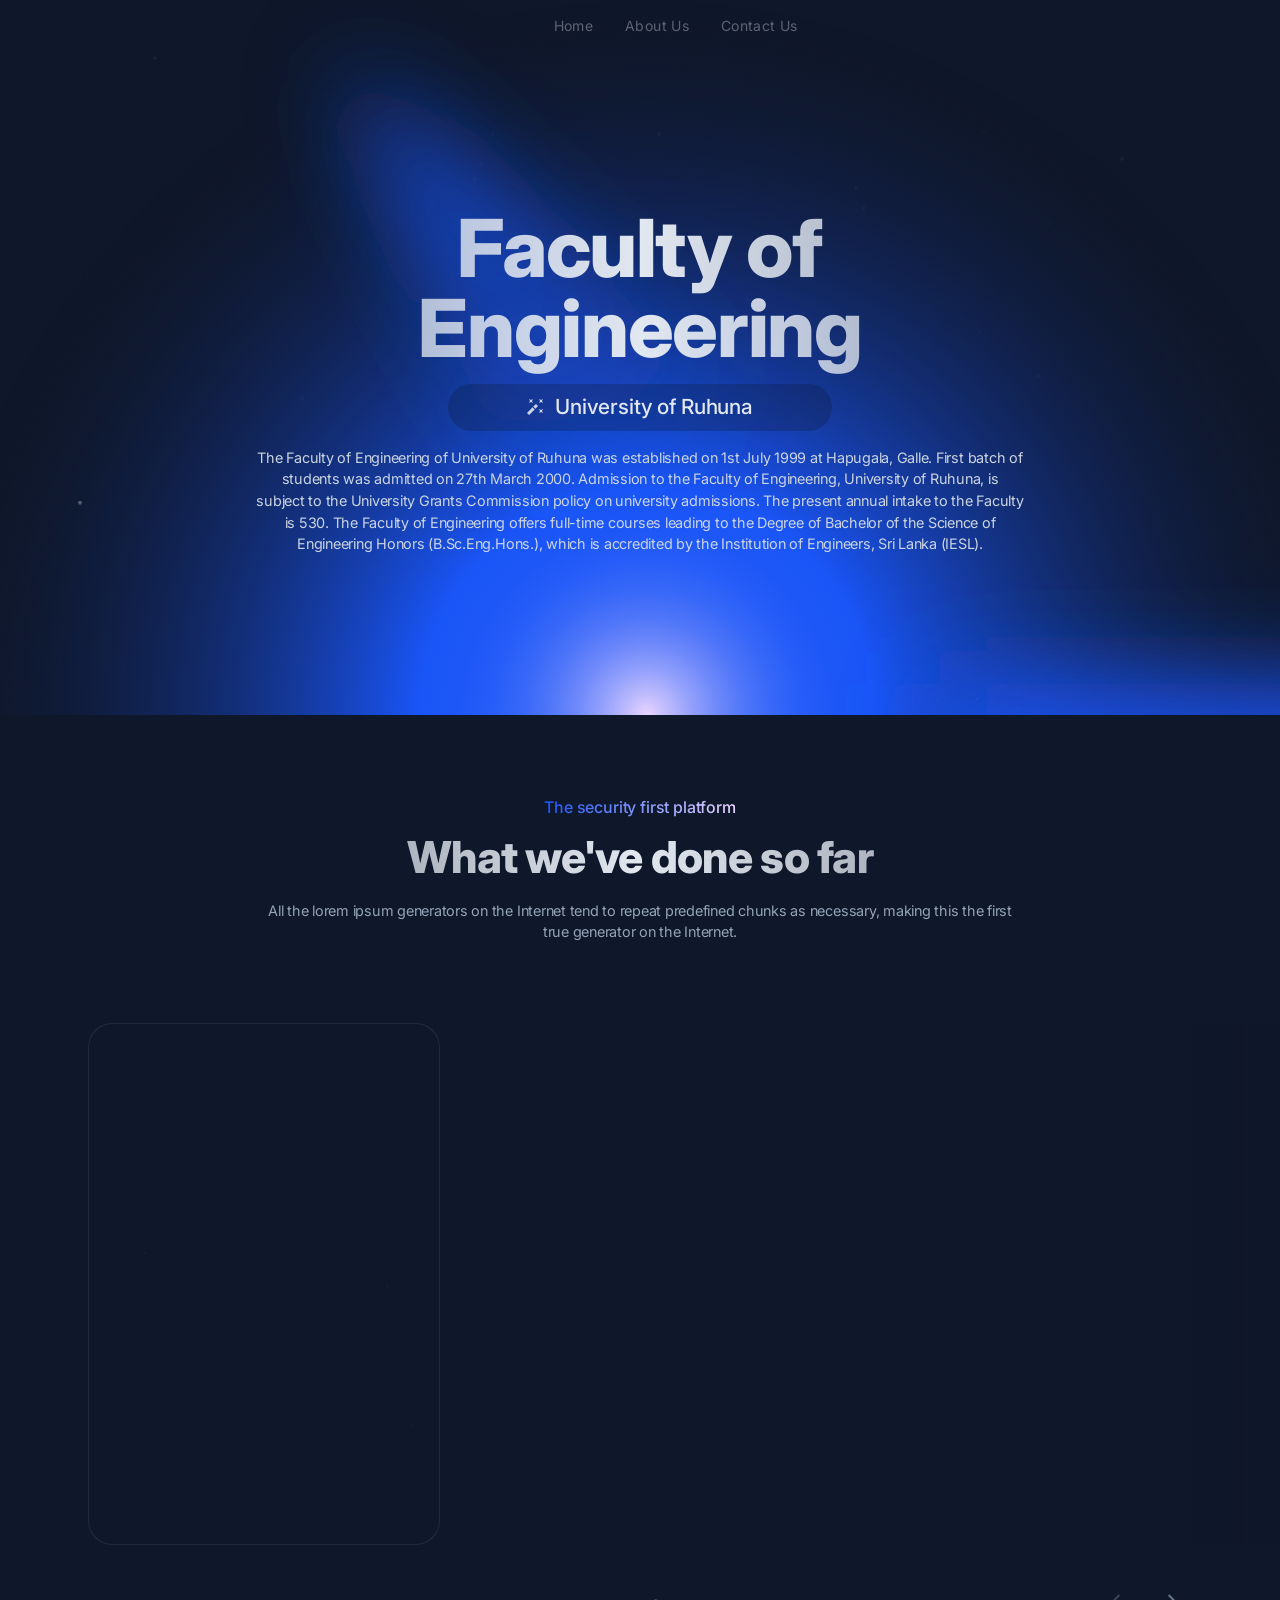
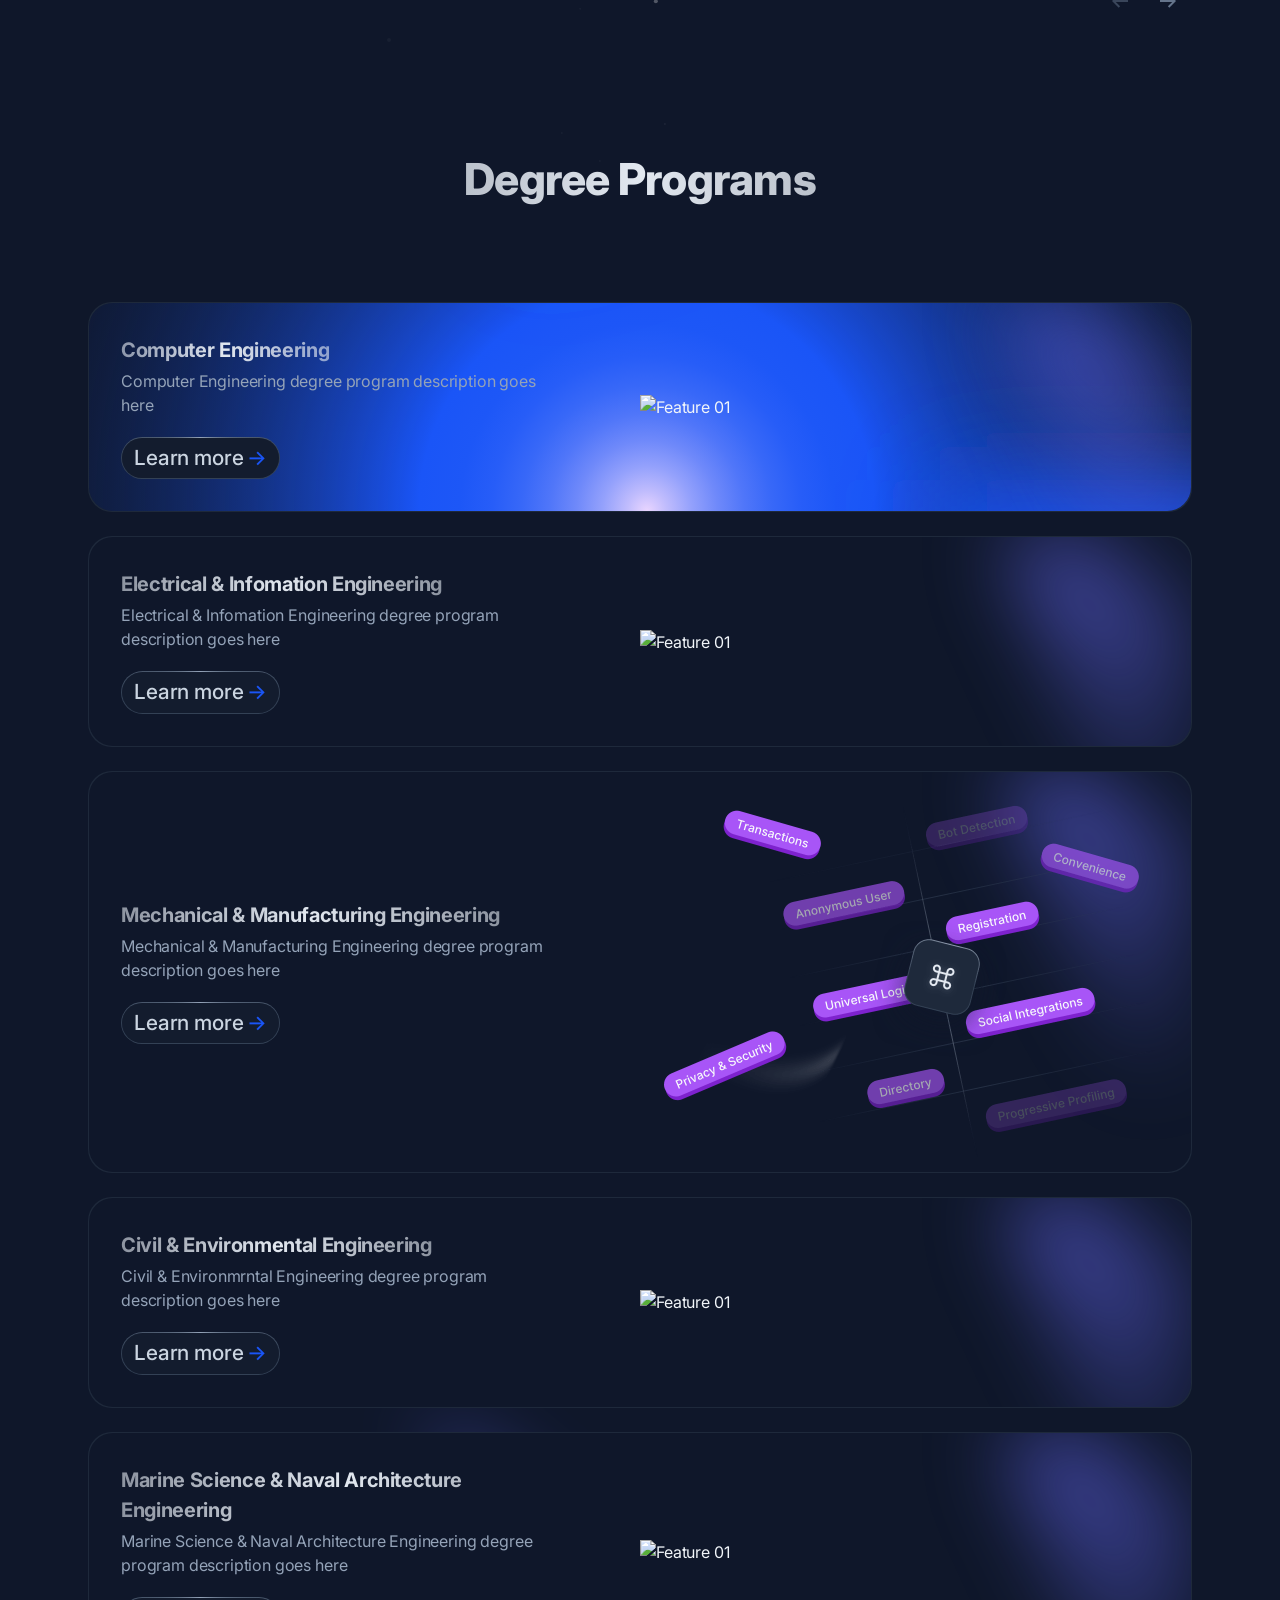
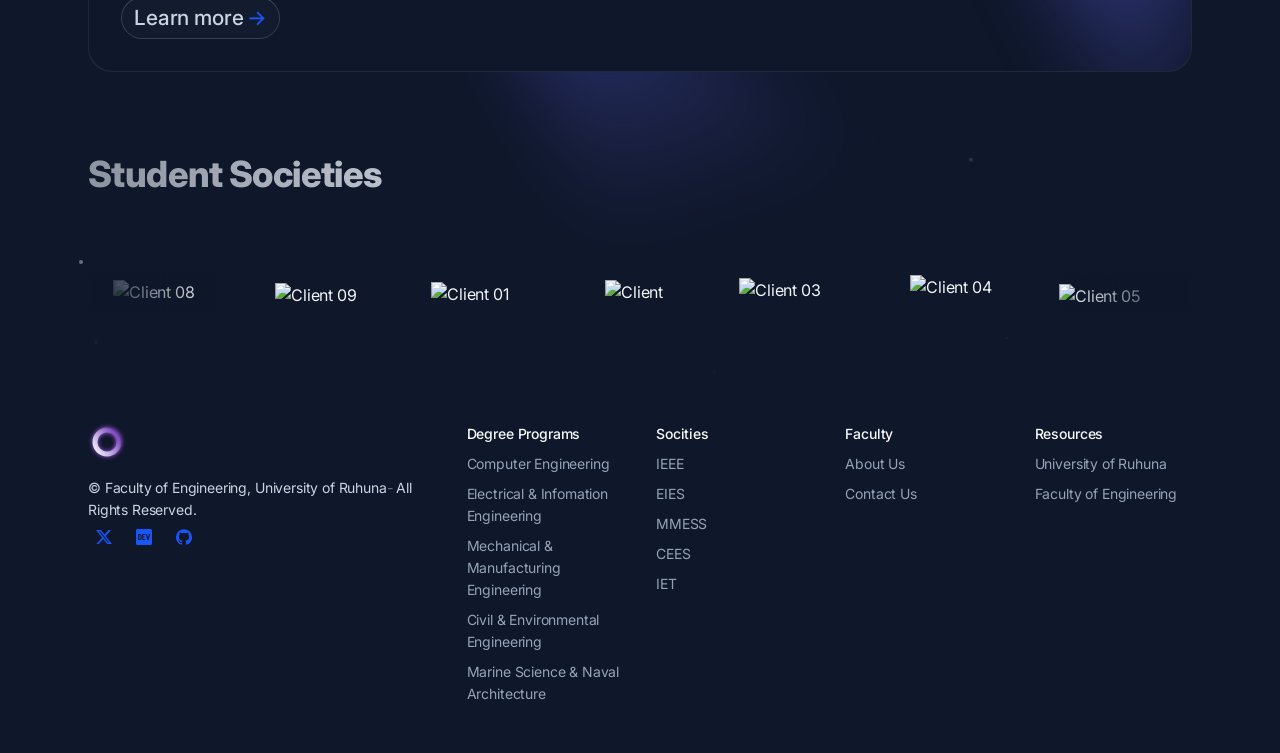
==== commit 9dbe691f: "Folder Structure Fixed" ====
--- a/index.html
+++ b/index.html
@@ -1,11 +1,16 @@
-<!DOCTYPE html><html lang="en"><head>
+<!DOCTYPE html>
+<html lang="en">
+
+<head>
     <meta charset="utf-8">
-    <title>Stellar HTML Demo - Home</title>
+    <title>FOE-UOR | Techno 2023</title>
     <meta name="viewport" content="width=device-width,initial-scale=1">
     <link href="css/aos.css" rel="stylesheet">
     <link rel="stylesheet" href="css/swiper-bundle.min.css">
-    <link href="css/style.css" rel="stylesheet">
-<script defer="" data-domain="preview.cruip.com,rollup.cruip.com" src="js/script.js"></script></head>
+    <link href="css/home.css" rel="stylesheet">
+    <link href="css/header-home.css" rel="stylesheet">
+    <script defer="" data-domain="preview.cruip.com,rollup.cruip.com" src="js/script.js"></script>
+</head>
 
 <body class="cxs0p c8fn4 cqrjt cklvb cb0rx">
 
@@ -13,39 +18,64 @@
     <div class="cx3hx ctkta c1yb0 cqkfc">
 
         <!-- Site header -->
-        <header class="clm9l c8ugf c0l3r">
-            <div class="c82l3 ckx8h cl9xt csj8y">
-                <div class="cx3hx cgoq9 c7n90 cajqb cwd55">
-
-                    <!-- Site branding -->
-                    <div class="c3t97 c7f0g">
-                        <!-- Logo -->
-                        <a class="c84xd" href="index.html" aria-label="Cruip">
-                            <img src="images/logo.svg" width="38" height="38" alt="Stellar">
-                        </a>
-                    </div>
-
-                    <!-- Desktop navigation -->
-                    <nav class="cx3hx cmm3x">
-
-                        <!-- Desktop sign in links -->
-                        <ul class="cx3hx cmm3x cvlfs c7n90 csqfb">
-                            <li>
-                                <a class="crcb7 c1xbd cvgqz cqlg5 cl1vv cl17h c4a6x" href="signin.html">Sign in</a>
-                            </li>
-                            <li class="c7bu2">
-                                <a class="csi51 c910c c0l3r cvgqz cqlg5 cl1vv cl17h cxli6 cux88 c85im c3tia cr5is cxnq1 c4a6x car0u" href="signup.html">
-                                    <span class="c910c cex2t c7n90">
-                                        Sign up <span class="cqbh5 c52y9 ckvr2 ceydo cl1vv cl17h cbzrl">-&gt;</span>
-                                    </span>
-                                </a>
-                            </li>
-                        </ul>
-
-                    </nav>
-
+        <header class="astro-ES6RJE63">
+            <nav class="absolute z-10 w-full border-b border-black/5 dark:border-white/5 lg:border-transparent">
+                <div class="mx-auto max-w-6xl px-6 md:px-12 lg:px-6 xl:px-0">
+                    <div class="relative flex flex-wrap items-center justify-between gap-6 py-2 md:gap-0 md:py-4">
+                        <div class="relative z-20 flex w-full justify-between md:px-0 lg:w-max">
+                            <!-- <a href="#home" aria-label="logo" class="flex items-center space-x-2 px-0">
+
+                                <img src="images/main_logo.svg" width="60" height="60" />
+
+
+                            </a> -->
+
+                            <div class="relative flex max-h-10 items-center lg:hidden">
+                                <button type="button" aria-label="humburger" id="hamburger" class="relative -mr-6 p-6">
+                                    <div aria-hidden="true" id="line"
+                                        class="m-auto h-0.5 w-5 rounded bg-sky-900 transition duration-300 dark:bg-gray-300">
+                                    </div>
+                                    <div aria-hidden="true" id="line2"
+                                        class="m-auto mt-2 h-0.5 w-5 rounded bg-sky-900 transition duration-300 dark:bg-gray-300">
+                                    </div>
+                                </button>
+                            </div>
+                        </div>
+                        <div id="navLayer" aria-hidden="true"
+                            class="fixed inset-0 z-10 h-screen w-screen origin-bottom scale-y-0 bg-white/70 backdrop-blur-2xl transition duration-500 dark:bg-gray-900/70 lg:hidden">
+                        </div>
+                        <div id="navlinks"
+                            class="invisible absolute top-full left-0 z-20 w-full origin-top-right translate-y-1 scale-90 flex-col flex-wrap justify-end gap-6 rounded-3xl border border-gray-100 bg-white p-8 opacity-0 shadow-2xl shadow-gray-600/10 transition-all duration-300 dark:border-gray-700 dark:bg-gray-800 dark:shadow-none lg:visible lg:relative lg:flex lg:w-7/12 lg:translate-y-0 lg:scale-100 lg:flex-row lg:items-center lg:gap-0 lg:border-none lg:bg-transparent lg:p-0 lg:opacity-100 lg:shadow-none">
+                            <div class="w-full text-gray-600 dark:text-gray-200 lg:w-auto lg:pr-4 lg:pt-0">
+                                <ul
+                                    class="flex flex-col gap-6 tracking-wide lg:flex-row lg:justify-center lg:gap-0 lg:text-sm">
+                                    <li>
+                                        <a href="#features"
+                                            class="flex items-center transition hover:text-primary dark:hover:text-white md:px-4">
+                                            <span class="text-base lg:text-sm lg:font-thin">Home</span>
+                                        </a>
+                                    </li>
+                                    <li>
+                                        <a href="#solution"
+                                            class="flex items-center transition hover:text-primary dark:hover:text-white md:px-4">
+                                            <span class="text-base lg:text-sm lg:font-thin">About Us</span>
+                                        </a>
+                                    </li>
+                                    <li>
+                                        <a href="#reviews"
+                                            class="flex items-center transition hover:text-primary dark:hover:text-white md:px-4">
+                                            <span class="text-base lg:text-sm lg:font-thin">Contact Us</span>
+                                        </a>
+                                    </li>
+
+                                </ul>
+                            </div>
+
+
+                        </div>
+                    </div>
                 </div>
-            </div>
+            </nav>
         </header>
 
         <!-- Page content -->
@@ -63,7 +93,8 @@
                     <!-- Illustration -->
                     <div class="cd3pv clm9l crjl7 cbati c0n2e cqkfc cifrt" aria-hidden="true">
                         <div class="clm9l cj9ju ck1c9 cbati c22q0">
-                            <img src="images/glow-bottom.svg" class="cl1mx" width="2146" height="774" alt="Hero Illustration">
+                            <img src="images/glow-bottom.svg" class="cl1mx" width="2146" height="774"
+                                alt="Hero Illustration">
                         </div>
                     </div>
 
@@ -71,460 +102,26 @@
 
                         <!-- Hero content -->
                         <div class="c82l3 cxe5f cst88">
-                            <div class="c66wr" data-aos="fade-down">
-                                <div class="c910c cex2t c85im c3tia c78uy cdqpw">
-                                    <a class="csi51 c910c cmbi4 cvgqz c23lh cqlg5 cl1vv cl17h crc38 cux88 c85im c3tia cr5is cbeus c4a6x car0u" href="#0">
-                                        <span class="c910c cex2t c7n90">
-                                            API Studio is now in beta <span class="cqbh5 c52y9 ckvr2 ceydo cl1vv cl17h cbzrl">-&gt;</span>
-                                        </span>
-                                    </a>
-                                </div>
-                            </div>
-                            <h1 class="cmbrg cyvm0 c1wf5 cj15g ctvzo cnu2b ck06v c3btc" data-aos="fade-down">The API Security Framework</h1>
-                            <p class="c4dav cabeq cvgqz" data-aos="fade-down" data-aos-delay="200">Our landing page template works on all devices, so you only have to set it up once, and get beautiful results forever.</p>
-                            <div class="c82l3 ctynx c5wx5 cogb8 cs57q cj3r8 c3nie cc9pz" data-aos="fade-down" data-aos-delay="400">
-                                <div>
-                                    <a class="ccr9i c0l3r cyvm0 cf5ds casm6 cdjur chy5c cqlg5 cl1vv cl17h cs96x car0u" href="#0">
-                                        Get Started <span class="cqbh5 c52y9 ckvr2 ceydo cl1vv cl17h cbzrl">-&gt;</span>
-                                    </a>
-                                </div>
+
+                            <h1 class="cmbrg cyvm0 c1wf5 cj15g ctvzo cnu2b ck06v c3btc" data-aos="fade-down">Faculty of
+                                Engineering</h1>
+
                                 <div>
                                     <a class="ccr9i c0l3r cxs0p cejt7 c2wc5 cqlg5 cl1vv cl17h c4znw c4a6x" href="#0">
                                         <svg class="cry3f c7f0g cjig1" xmlns="http://www.w3.org/2000/svg" width="16" height="16">
                                             <path d="m1.999 0 1 2-1 2 2-1 2 1-1-2 1-2-2 1zM11.999 0l1 2-1 2 2-1 2 1-1-2 1-2-2 1zM11.999 10l1 2-1 2 2-1 2 1-1-2 1-2-2 1zM6.292 7.586l2.646-2.647L11.06 7.06 8.413 9.707zM0 13.878l5.586-5.586 2.122 2.121L2.12 16z"></path>
                                         </svg>
-                                        <span>Read the docs</span>
+                                        <span>University of Ruhuna</span>
                                     </a>
                                 </div>
-                            </div>
-
-                        </div>
-
-                    </div>
-                </div>
-            </section>
-
-            <!-- Clients -->
-            <section>
-                <div class="c910c c82l3 ckx8h cl9xt csj8y">
-
-                    <!-- Particles animation -->
-                    <div class="clm9l crjl7 c82l3 ckx8h cl9xt csj8y">
-                        <div class="clm9l crjl7 cbati" aria-hidden="true">
-                            <canvas data-particle-animation="" data-particle-quantity="5"></canvas>
-                        </div>
-                    </div>
-
-                    <!-- Illustration -->
-                    <div class="cd3pv clm9l crjl7 cbati c0n2e cqkfc cifrt" aria-hidden="true">
-                        <div class="clm9l cj9ju ck1c9 cbati c22q0">
-                            <img src="images/glow-bottom.svg" class="cl1mx" width="2146" height="774" alt="Hero Illustration">
-                        </div>
-                    </div>
-
-                    <div class="c4ok0 cps8f">
-                        <div class="cqkfc">
-                            <!-- Carousel built with Swiper.js [https://swiperjs.com/] -->
-                            <!-- * Initialized in src/js/main.js -->
-                            <!-- * Custom styles in src/css/additional-styles/theme.scss -->
-                            <div class="clients-carousel swiper-container c910c cux88 c85im c3tia cbuia c5hya c33fe cu2ah c90ia croff cuwru cqn3t clpi6 c5vi4 cyuml cxfnm">
-                                <div class="swiper-wrapper cj3zd c7n90 c39mk">
-                                    <!-- Carousel items -->
-                                    <div class="swiper-slide cbhsw">
-                                        <img src="images/client-01.svg" alt="Client 01" width="110" height="21">
-                                    </div>
-                                    <div class="swiper-slide cbhsw">
-                                        <img src="images/client-02.svg" alt="Client 02" width="70" height="25">
-                                    </div>
-                                    <div class="swiper-slide cbhsw">
-                                        <img class="c7798" src="images/client-03.svg" alt="Client 03" width="107" height="33">
-                                    </div>
-                                    <div class="swiper-slide cbhsw">
-                                        <img src="images/client-04.svg" alt="Client 04" width="85" height="36">
-                                    </div>
-                                    <div class="swiper-slide cbhsw">
-                                        <img src="images/client-05.svg" alt="Client 05" width="86" height="18">
-                                    </div>
-                                    <div class="swiper-slide cbhsw">
-                                        <img src="images/client-06.svg" alt="Client 06" width="78" height="34">
-                                    </div>
-                                    <div class="swiper-slide cbhsw">
-                                        <img src="images/client-07.svg" alt="Client 07" width="83" height="23">
-                                    </div>
-                                    <div class="swiper-slide cbhsw">
-                                        <img src="images/client-08.svg" alt="Client 08" width="98" height="26">
-                                    </div>
-                                    <div class="swiper-slide cbhsw">
-                                        <img class="ce37d" src="images/client-09.svg" alt="Client 09" width="92" height="28">
-                                    </div>
-                                </div>
-                            </div>
-                        </div>
-                    </div>
-                </div>
-            </section>
-
-            <!-- Features -->
-            <section>
-                <div class="c910c c82l3 ckx8h cl9xt csj8y">
-
-                    <!-- Illustration -->
-                    <div class="cd3pv clm9l crjl7 cbati c0n2e cqkfc ci14e" aria-hidden="true">
-                        <div class="clm9l ck1c9 cto33 cbati c22q0">
-                            <img src="images/glow-top.svg" class="cl1mx" width="1404" height="658" alt="Features Illustration">
-                        </div>
-                    </div>
-
-                    <div class="ch0mu c9b6d c6ftu c1gox">
-
-                        <div x-data="{ tab: '1' }">
-
-                            <!-- Section content -->
-                            <div class="c82l3 cx3hx cbywq c1yb0 cw977 ckwfp cik1e cxp2a c7lcb cj1ja cc6yz crj76">
-
-                                <!-- Content -->
-                                <div class="clx9g c810o cls9d cxmhg c1812" data-aos="fade-down">
-                                    <!-- Content #1 -->
-                                    <div>
-                                        <div class="cex2t cyvm0 cpkpj clbdw cnu2b cvbxf c1xbd c3btc">The security first platform</div>
-                                    </div>
-                                    <h3 class="cqbmj cyvm0 c1wf5 cj15g ctvzo cnu2b cvbxf c3btc">Simplify your security with authentication services</h3>
-                                    <p class="c4dav cabeq cwx0r">Define access roles for the end-users, and extend your authorization capabilities to implement dynamic access control.</p>
-                                    <div class="cv4rp ctynx c7axt c07ac">
-                                        <button class="cx3hx c0l3r c7n90 ci2oj cgdfq cd0g6 cmtqs cm2ku crcb7 c1xbd c2cw1 cqlg5 cl1vv cl17h cnc5u" :class="tab !== '1' ? 'cupci c5nt0' : 'cq8b6 c23lh cr50j'" @click.prevent="tab = '1'">
-                                            <svg class="cry3f c7f0g cjig1" xmlns="http://www.w3.org/2000/svg" width="16" height="16">
-                                                <path d="M14 0a2 2 0 0 1 2 2v12a2 2 0 0 1-2 2H2a2 2 0 0 1-2-2V2a2 2 0 0 1 2-2h12Zm0 14V2H2v12h12Zm-3-7H5a1 1 0 1 1 0-2h6a1 1 0 0 1 0 2Zm0 4H5a1 1 0 0 1 0-2h6a1 1 0 0 1 0 2Z"></path>
-                                            </svg>
-                                            <span>Simplify your security</span>
-                                        </button>
-                                        <button class="cx3hx c0l3r c7n90 ci2oj cgdfq cd0g6 cmtqs cm2ku crcb7 c1xbd c2cw1 cqlg5 cl1vv cl17h cnc5u" :class="tab !== '2' ? 'cupci c5nt0' : 'cq8b6 c23lh cr50j'" @click.prevent="tab = '2'">
-                                            <svg class="cry3f c7f0g cjig1" xmlns="http://www.w3.org/2000/svg" width="16" height="16">
-                                                <path d="M2 6H0V2a2 2 0 0 1 2-2h4v2H2v4ZM16 6h-2V2h-4V0h4a2 2 0 0 1 2 2v4ZM14 16h-4v-2h4v-4h2v4a2 2 0 0 1-2 2ZM6 16H2a2 2 0 0 1-2-2v-4h2v4h4v2Z"></path>
-                                            </svg>
-                                            <span>Customer identity</span>
-                                        </button>
-                                        <button class="cx3hx c0l3r c7n90 ci2oj cgdfq cd0g6 cmtqs cm2ku crcb7 c1xbd c2cw1 cqlg5 cl1vv cl17h cnc5u" :class="tab !== '3' ? 'cupci c5nt0' : 'cq8b6 c23lh cr50j'" @click.prevent="tab = '3'">
-                                            <svg class="cry3f c7f0g cjig1" xmlns="http://www.w3.org/2000/svg" width="16" height="16">
-                                                <path d="M14.3.3c.4-.4 1-.4 1.4 0 .4.4.4 1 0 1.4l-8 8c-.2.2-.4.3-.7.3-.3 0-.5-.1-.7-.3-.4-.4-.4-1 0-1.4l8-8ZM15 7c.6 0 1 .4 1 1 0 4.4-3.6 8-8 8s-8-3.6-8-8 3.6-8 8-8c.6 0 1 .4 1 1s-.4 1-1 1C4.7 2 2 4.7 2 8s2.7 6 6 6 6-2.7 6-6c0-.6.4-1 1-1Z"></path>
-                                            </svg>
-                                            <span>Adaptable authentication</span>
-                                        </button>                                        
-                                    </div>
-                                </div>
-
-                                <!-- Image -->
-                                <div class="cl2zn c1812" data-aos="fade-up" data-aos-delay="100">
-                                    <div class="c910c c1mtu cicxw">
-
-                                        <!-- Particles animation -->
-                                        <div class="clm9l crjl7 cbati">
-                                            <canvas data-particle-animation="" data-particle-quantity="8" data-particle-staticity="30"></canvas>
-                                        </div>
-
-                                        <div class="cx3hx c7n90 c16i7">
-                                            <div class="c910c cx3hx crlma cckpp c7n90 c16i7">
-                                                <!-- Halo effect -->
-                                                <svg class="cd3pv clm9l crjl7 ck1c9 c465o c22q0 cwoop c93o0 crf3j cro9q" width="480" height="480" viewBox="0 0 480 480" xmlns="http://www.w3.org/2000/svg">
-                                                    <defs>
-                                                        <linearGradient id="pulse-a" x1="50%" x2="50%" y1="100%" y2="0%">
-                                                            <stop offset="0%" stop-color="#A855F7"></stop>
-                                                            <stop offset="76.382%" stop-color="#FAF5FF"></stop>
-                                                            <stop offset="100%" stop-color="#6366F1"></stop>
-                                                        </linearGradient>
-                                                    </defs>
-                                                    <g fill-rule="evenodd">
-                                                        <path class="c325x" fill="url(#pulse-a)" fill-rule="evenodd" d="M240,0 C372.5484,0 480,107.4516 480,240 C480,372.5484 372.5484,480 240,480 C107.4516,480 0,372.5484 0,240 C0,107.4516 107.4516,0 240,0 Z M240,88.8 C156.4944,88.8 88.8,156.4944 88.8,240 C88.8,323.5056 156.4944,391.2 240,391.2 C323.5056,391.2 391.2,323.5056 391.2,240 C391.2,156.4944 323.5056,88.8 240,88.8 Z"></path>
-                                                        <path class="c325x c3hw7" fill="url(#pulse-a)" fill-rule="evenodd" d="M240,0 C372.5484,0 480,107.4516 480,240 C480,372.5484 372.5484,480 240,480 C107.4516,480 0,372.5484 0,240 C0,107.4516 107.4516,0 240,0 Z M240,88.8 C156.4944,88.8 88.8,156.4944 88.8,240 C88.8,323.5056 156.4944,391.2 240,391.2 C323.5056,391.2 391.2,323.5056 391.2,240 C391.2,156.4944 323.5056,88.8 240,88.8 Z"></path>
-                                                        <path class="c325x cfhqf" fill="url(#pulse-a)" fill-rule="evenodd" d="M240,0 C372.5484,0 480,107.4516 480,240 C480,372.5484 372.5484,480 240,480 C107.4516,480 0,372.5484 0,240 C0,107.4516 107.4516,0 240,0 Z M240,88.8 C156.4944,88.8 88.8,156.4944 88.8,240 C88.8,323.5056 156.4944,391.2 240,391.2 C323.5056,391.2 391.2,323.5056 391.2,240 C391.2,156.4944 323.5056,88.8 240,88.8 Z"></path>
-                                                    </g>
-                                                </svg>
-                                                <!-- Grid -->
-                                                <div class="cd3pv clm9l crjl7 ck1c9 c465o c18iq cgbka c22q0 cwoop c93o0 cqkfc c1rz6 cku3o">
-                                                    <div class="craqb ciogr">
-                                                        <div class="clm9l crjl7 cgdmg cgeyp cdvmy"></div>
-                                                        <div class="clm9l crjl7 cm09z"></div>
-                                                        <div class="clm9l crjl7 cgdmg cgeyp cbw4r"></div>
-                                                        <div class="clm9l crjl7 cjyyp"></div>
-                                                    </div>
-                                                </div>
-                                                <!-- Icons -->
-                                                <div x-show="tab === '1'" x-transition:enter="cqlg5 c4tqm cmper cx3ls" x-transition:enter-start="cazhe c1a5z" x-transition:enter-end="co5md c96rp" x-transition:leave="cqlg5 c4tqm cmper clm9l" x-transition:leave-start="co5md c96rp" x-transition:leave-end="cazhe c7uha">                                                
-                                                    <div class="c910c cx3hx cgoq9 cct6l cjpk6 c7n90 c16i7 ckodt cgdfq cpd3b cgqg9 cxli6 c85im c3tia ctlwn cxnq1">
-                                                        <svg class="c910c cnbxt" xmlns="http://www.w3.org/2000/svg" width="23" height="25">
-                                                            <path fill-rule="nonzero" d="M10.55 15.91H.442L14.153.826 12.856 9.91h10.107L9.253 24.991l1.297-9.082Zm.702-8.919L4.963 13.91h7.893l-.703 4.918 6.289-6.918H10.55l.702-4.918Z"></path>
-                                                        </svg>
-                                                    </div>
-                                                </div>
-                                                <div x-show="tab === '2'" x-transition:enter="cqlg5 c4tqm cmper cx3ls" x-transition:enter-start="cazhe c1a5z" x-transition:enter-end="co5md c96rp" x-transition:leave="cqlg5 c4tqm cmper clm9l" x-transition:leave-start="co5md c96rp" x-transition:leave-end="cazhe c7uha">                                                
-                                                    <div class="c910c cx3hx cgoq9 cct6l cjpk6 c7n90 c16i7 ckodt cgdfq cpd3b cgqg9 cxli6 c85im c3tia ctlwn cxnq1">
-                                                        <svg class="c910c cnbxt" xmlns="http://www.w3.org/2000/svg" width="22" height="22">
-                                                            <path d="M18 14h-2V8h2c2.2 0 4-1.8 4-4s-1.8-4-4-4-4 1.8-4 4v2H8V4c0-2.2-1.8-4-4-4S0 1.8 0 4s1.8 4 4 4h2v6H4c-2.2 0-4 1.8-4 4s1.8 4 4 4 4-1.8 4-4v-2h6v2c0 2.2 1.8 4 4 4s4-1.8 4-4-1.8-4-4-4ZM16 4c0-1.1.9-2 2-2s2 .9 2 2-.9 2-2 2h-2V4ZM2 4c0-1.1.9-2 2-2s2 .9 2 2v2H4c-1.1 0-2-.9-2-2Zm4 14c0 1.1-.9 2-2 2s-2-.9-2-2 .9-2 2-2h2v2ZM8 8h6v6H8V8Zm10 12c-1.1 0-2-.9-2-2v-2h2c1.1 0 2 .9 2 2s-.9 2-2 2Z"></path>
-                                                        </svg>
-                                                    </div>
-                                                </div>
-                                                <div x-show="tab === '3'" x-transition:enter="cqlg5 c4tqm cmper cx3ls" x-transition:enter-start="cazhe c1a5z" x-transition:enter-end="co5md c96rp" x-transition:leave="cqlg5 c4tqm cmper clm9l" x-transition:leave-start="co5md c96rp" x-transition:leave-end="cazhe c7uha">                                                
-                                                    <div class="c910c cx3hx cgoq9 cct6l cjpk6 c7n90 c16i7 ckodt cgdfq cpd3b cgqg9 cxli6 c85im c3tia ctlwn cxnq1">
-                                                        <svg class="c910c cnbxt" xmlns="http://www.w3.org/2000/svg" width="26" height="14">
-                                                            <path fill-rule="nonzero" d="m10 5.414-8 8L.586 12 10 2.586l6 6 8-8L25.414 2 16 11.414z"></path>
-                                                        </svg>
-                                                    </div>
-                                                </div>                                                
-                                            </div>
-                                        </div>
-                                    </div>
-                                </div>
-
-                            </div>
-
-                        </div>
-
-                    </div>
-                </div>
-            </section>
-
-            <!-- Features #2 -->
-            <section class="c910c">
-
-                <!-- Particles animation -->
-                <div class="clm9l ck1c9 cto33 cbati ct1az c9aya cstld c82cr c22q0">
-                    <div class="clm9l crjl7 cbati" aria-hidden="true">
-                        <canvas data-particle-animation="" data-particle-quantity="6" data-particle-staticity="30"></canvas>
-                    </div>
-                </div>
-
-                <div class="c82l3 ckx8h cl9xt csj8y">
-                    <div class="c9b6d cq2hq">
-
-                        <!-- Section header -->
-                        <div class="c82l3 cxe5f ch0mu cst88 c6ftu">
-                            <h2 class="c7ehl cyvm0 c1wf5 cj15g ctvzo cnu2b ck06v c3btc">Faster. Smarter.</h2>
-                            <p class="cabeq cwx0r">There are many variations available, but the majority have suffered alteration in some form, by injected humour, or randomised words which don't look even slightly believable.</p>
-                        </div>
-
-                        <!-- Highlighted boxes -->
-                        <div class="c910c ch0mu c6ftu">
-                            <!-- Blurred shape -->
-                            <div class="cd3pv clm9l cj9ju ck1c9 cpzqy c22q0 c5nt0 cf1fs" aria-hidden="true">
-                                <svg xmlns="http://www.w3.org/2000/svg" width="434" height="427">
-                                    <defs>
-                                        <linearGradient id="bs2-a" x1="19.609%" x2="50%" y1="14.544%" y2="100%">
-                                            <stop offset="0%" stop-color="#6366F1"></stop>
-                                            <stop offset="100%" stop-color="#6366F1" stop-opacity="0"></stop>
-                                        </linearGradient>
-                                    </defs>
-                                    <path fill="url(#bs2-a)" fill-rule="evenodd" d="m346 898 461 369-284 58z" transform="translate(-346 -898)"></path>
-                                </svg>
-                            </div>
-                            <!-- Grid -->
-                            <div class="cb706 c5v3q car0u c3wfo" data-highlighter="">
-                                <!-- Box #1 -->
-                                <div class="cw4bu" data-aos="fade-down">
-                                    <div class="c910c c3ztf cqkfc cvitu cbok3 cxfql cux88 c85im chpt4 cl006 c8bq2 cnnxg cdtjx ciw8g cyaau cr5is c78uy cys3t cq0d5 cdnbd co67a croff cuwru clpi6 c1whm c91wt c4v01 c3zjn cngr8 cbjp0 cdt9a">
-                                        <div class="c910c c8yyj c3ztf cqkfc c0a7w cxs0p">
-                                            <div class="cx3hx c1yb0 cxp2a c3mep c4c5u">
-                                                <!-- Blurred shape -->
-                                                <div class="clm9l cmcb7 cto33 cf1fs" aria-hidden="true">
-                                                    <svg xmlns="http://www.w3.org/2000/svg" width="342" height="393">
-                                                        <defs>
-                                                            <linearGradient id="bs-a" x1="19.609%" x2="50%" y1="14.544%" y2="100%">
-                                                                <stop offset="0%" stop-color="#6366F1"></stop>
-                                                                <stop offset="100%" stop-color="#6366F1" stop-opacity="0"></stop>
-                                                            </linearGradient>
-                                                        </defs>
-                                                        <path fill="url(#bs-a)" fill-rule="evenodd" d="m104 .827 461 369-284 58z" transform="translate(0 -112.827)" opacity=".7"></path>
-                                                    </svg>
-                                                </div>
-                                                <!-- Radial gradient -->
-                                                <div class="cd3pv clm9l cj9ju ck1c9 cbati cx3hx c6prr c3ztf c22q0 cht4j c7n90 c16i7" aria-hidden="true">
-                                                    <div class="c0ddw clm9l crjl7 c1rz6 cytct c05st cdbh6"></div>
-                                                    <div class="c0ddw clm9l c2axp cwtr9 c1rz6 cs33t czb29"></div>
-                                                </div>
-    
-    
-                                                <!-- Text -->
-                                                <div class="clx9g c7f0g c47li cgzap cls9d chb5s cha6t cxsq4">
-                                                    <div class="c0o0c">
-                                                        <div>
-                                                            <h3 class="cex2t cyvm0 c1wf5 cj15g ctvzo cnu2b cleoa ck8oc c0hcy c3btc">Optimized for security</h3>
-                                                            <p class="cwx0r">Optimize for user experience and privacy. Use social login integrations, lower user friction, incorporate rich user profiling, and facilitate more transactions.</p>
-                                                        </div>
-                                                    </div>
-                                                    <div>
-                                                        <a class="csi51 c910c cvgqz cqlg5 cl1vv cl17h cxli6 cux88 c85im c3tia cr5is cxnq1 c4a6x car0u" href="#0">
-                                                            <span class="c910c cex2t c7n90">
-                                                                Learn more <span class="cqbh5 c52y9 ckvr2 ceydo cl1vv cl17h cbzrl">-&gt;</span>
-                                                            </span>
-                                                        </a>
-                                                    </div>
-                                                </div>
-                                                <!-- Image -->
-                                                <div class="c910c cdrsb c0l3r cqkfc cbwl6">
-                                                    <img class="clm9l cj9ju ck1c9 c82l3 cl1mx c22q0 c270x cgo1b ci2v4" src="images/feature-image-01.png" width="504" height="400" alt="Feature 01">
-                                                </div>
-                                            </div>
-                                        </div>
-                                    </div>
-                                </div>
-                                <!-- Box #2 -->
-                                <div class="cegmx" data-aos="fade-down">
-                                    <div class="c910c c3ztf cqkfc cvitu cbok3 cxfql cux88 c85im chpt4 cl006 c8bq2 cnnxg cdtjx ciw8g cyaau cr5is c78uy cys3t cq0d5 cdnbd co67a croff cuwru clpi6 c1whm c91wt c4v01 c3zjn cngr8 cbjp0 cdt9a">
-                                        <div class="c910c c8yyj c3ztf cqkfc c0a7w cxs0p">
-                                            <div class="cx3hx c1yb0">
-                                                <!-- Radial gradient -->
-                                                <div class="cd3pv clm9l cj9ju ck1c9 cbati c6prr cp4qc c22q0 cht4j" aria-hidden="true">
-                                                    <div class="c0ddw clm9l crjl7 c1rz6 cbok3 cdhkg"></div>
-                                                </div>
-                                                <!-- Text -->
-                                                <div class="clx9g c7f0g c47li cgzap cls9d chb5s cha6t">
-                                                    <div>
-                                                        <h3 class="cex2t cyvm0 c1wf5 cj15g ctvzo cnu2b cleoa ck8oc c0hcy c3btc">Extensibility</h3>
-                                                        <p class="cwx0r">Your login box must find the right balance between user convenience, privacy and security.</p>
-                                                    </div>
-                                                </div>
-                                                <!-- Image -->
-                                                <div class="c910c cdrsb c0l3r cqkfc cbwl6 ccp8y">
-                                                    <img class="clm9l cj9ju ck1c9 c82l3 cl1mx c22q0 c270x cgo1b c6nyy ci2v4" src="images/feature-image-02.png" width="536" height="230" alt="Feature 02">
-                                                </div>
-                                            </div>
-                                        </div>
-                                    </div>
-                                </div>
-                                <!-- Box #3 -->
-                                <div class="crmrc" data-aos="fade-down">
-                                    <div class="c910c c3ztf cqkfc cvitu cbok3 cxfql cux88 c85im chpt4 cl006 c8bq2 cnnxg cdtjx ciw8g cyaau cr5is c78uy cys3t cq0d5 cdnbd co67a croff cuwru clpi6 c1whm c91wt c4v01 c3zjn cngr8 cbjp0 cdt9a">
-                                        <div class="c910c c8yyj c3ztf cqkfc c0a7w cxs0p">
-                                            <div class="cx3hx c1yb0">
-                                                <!-- Radial gradient -->
-                                                <div class="cd3pv clm9l cj9ju ck1c9 cbati c6prr cp4qc c22q0 cht4j" aria-hidden="true">
-                                                    <div class="c0ddw clm9l crjl7 c1rz6 cbok3 cdhkg"></div>
-                                                </div>
-                                                <!-- Text -->
-                                                <div class="clx9g c7f0g c47li cgzap cls9d chb5s cha6t">
-                                                    <div>
-                                                        <h3 class="cex2t cyvm0 c1wf5 cj15g ctvzo cnu2b cleoa ck8oc c0hcy c3btc">Infinite options</h3>
-                                                        <p class="cwx0r">Quickly apply filters to refine your issues lists and create custom views.</p>
-                                                    </div>
-                                                </div>
-                                                <!-- Image -->
-                                                <div class="c910c cdrsb c0l3r cqkfc cbwl6 ccp8y">
-                                                    <img class="clm9l cj9ju ck1c9 c82l3 cl1mx c22q0 c270x cgo1b c6nyy ci2v4" src="images/feature-image-03.png" width="230" height="230" alt="Feature 03">
-                                                </div>
-                                            </div>
-                                        </div>
-                                    </div>
-                                </div>
-                            </div>
-                        </div>
-
-                        <!-- Features list -->
-                        <div class="cb706 c60rs c32nx coyth">
-                            <!-- Feature -->
-                            <div>
-                                <div class="cnc21 cx3hx c7n90 cek7b">
-                                    <svg class="c7f0g cjig1" xmlns="http://www.w3.org/2000/svg" width="16" height="16">
-                                        <path d="M7.999 2.34a4.733 4.733 0 0 0-6.604 6.778l5.904 5.762a1 1 0 0 0 1.4 0l5.915-5.77a4.733 4.733 0 0 0-6.615-6.77Zm5.208 5.348-5.208 5.079-5.2-5.07a2.734 2.734 0 0 1 3.867-3.864c.182.19.335.404.455.638a1.04 1.04 0 0 0 1.756 0 2.724 2.724 0 0 1 5.122 1.294 2.7 2.7 0 0 1-.792 1.923Z"></path>
-                                    </svg>
-                                    <h4 class="c1xbd c2cw1">Filters</h4>
-                                </div>
-                                <p class="crcb7 cwx0r">Login box must find the right balance for the user convenience, privacy and security.</p>
-                            </div>
-                            <!-- Feature -->
-                            <div>
-                                <div class="cnc21 cx3hx c7n90 cek7b">
-                                    <svg class="c7f0g cjig1" xmlns="http://www.w3.org/2000/svg" width="16" height="16">
-                                        <path d="M11 0c1.3 0 2.6.5 3.5 1.5 1 .9 1.5 2.2 1.5 3.5 0 1.3-.5 2.6-1.4 3.5l-1.2 1.2c-.2.2-.5.3-.7.3-.2 0-.5-.1-.7-.3-.4-.4-.4-1 0-1.4l1.1-1.2c.6-.5.9-1.3.9-2.1s-.3-1.6-.9-2.2C12 1.7 10 1.7 8.9 2.8L7.7 4c-.4.4-1 .4-1.4 0-.4-.4-.4-1 0-1.4l1.2-1.1C8.4.5 9.7 0 11 0ZM8.3 12c.4-.4 1-.5 1.4-.1.4.4.4 1 0 1.4l-1.2 1.2C7.6 15.5 6.3 16 5 16c-1.3 0-2.6-.5-3.5-1.5C.5 13.6 0 12.3 0 11c0-1.3.5-2.6 1.5-3.5l1.1-1.2c.4-.4 1-.4 1.4 0 .4.4.4 1 0 1.4L2.9 8.9c-.6.5-.9 1.3-.9 2.1s.3 1.6.9 2.2c1.1 1.1 3.1 1.1 4.2 0L8.3 12Zm1.1-6.8c.4-.4 1-.4 1.4 0 .4.4.4 1 0 1.4l-4.2 4.2c-.2.2-.5.3-.7.3-.2 0-.5-.1-.7-.3-.4-.4-.4-1 0-1.4l4.2-4.2Z"></path>
-                                    </svg>
-                                    <h4 class="c1xbd c2cw1">Configurable</h4>
-                                </div>
-                                <p class="crcb7 cwx0r">Login box must find the right balance for the user convenience, privacy and security.</p>
-                            </div>
-                            <!-- Feature -->
-                            <div>
-                                <div class="cnc21 cx3hx c7n90 cek7b">
-                                    <svg class="c7f0g cjig1" xmlns="http://www.w3.org/2000/svg" width="16" height="16">
-                                        <path d="M14 0a2 2 0 0 1 2 2v4a1 1 0 0 1-2 0V2H2v12h4a1 1 0 0 1 0 2H2a2 2 0 0 1-2-2V2a2 2 0 0 1 2-2h12Zm-1.957 10.629 3.664 3.664a1 1 0 0 1-1.414 1.414l-3.664-3.664-.644 2.578a.5.5 0 0 1-.476.379H9.5a.5.5 0 0 1-.48-.362l-2-7a.5.5 0 0 1 .618-.618l7 2a.5.5 0 0 1-.017.965l-2.578.644Z"></path>
-                                    </svg>
-                                    <h4 class="c1xbd c2cw1">Adaptable</h4>
-                                </div>
-                                <p class="crcb7 cwx0r">Login box must find the right balance for the user convenience, privacy and security.</p>
-                            </div>
-                            <!-- Feature -->
-                            <div>
-                                <div class="cnc21 cx3hx c7n90 cek7b">
-                                    <svg class="c7f0g cjig1" xmlns="http://www.w3.org/2000/svg" width="16" height="16">
-                                        <path d="M14.3.3c.4-.4 1-.4 1.4 0 .4.4.4 1 0 1.4l-8 8c-.2.2-.4.3-.7.3-.3 0-.5-.1-.7-.3-.4-.4-.4-1 0-1.4l8-8ZM15 7c.6 0 1 .4 1 1 0 4.4-3.6 8-8 8s-8-3.6-8-8 3.6-8 8-8c.6 0 1 .4 1 1s-.4 1-1 1C4.7 2 2 4.7 2 8s2.7 6 6 6 6-2.7 6-6c0-.6.4-1 1-1Z"></path>
-                                    </svg>
-                                    <h4 class="c1xbd c2cw1">Authorization</h4>
-                                </div>
-                                <p class="crcb7 cwx0r">Login box must find the right balance for the user convenience, privacy and security.</p>
-                            </div>
-                            <!-- Feature -->
-                            <div>
-                                <div class="cnc21 cx3hx c7n90 cek7b">
-                                    <svg class="c7f0g cjig1" xmlns="http://www.w3.org/2000/svg" width="16" height="16">
-                                        <path d="M14 0a2 2 0 0 1 2 2v12a2 2 0 0 1-2 2H2a2 2 0 0 1-2-2V2a2 2 0 0 1 2-2h12Zm0 14V2H2v12h12Zm-3-7H5a1 1 0 1 1 0-2h6a1 1 0 0 1 0 2Zm0 4H5a1 1 0 0 1 0-2h6a1 1 0 0 1 0 2Z"></path>
-                                    </svg>
-                                    <h4 class="c1xbd c2cw1">Management</h4>
-                                </div>
-                                <p class="crcb7 cwx0r">Login box must find the right balance for the user convenience, privacy and security.</p>
-                            </div>
-                            <!-- Feature -->
-                            <div>
-                                <div class="cnc21 cx3hx c7n90 cek7b">
-                                    <svg class="c7f0g cjig1" xmlns="http://www.w3.org/2000/svg" width="16" height="16">
-                                        <path d="M14.574 5.67a13.292 13.292 0 0 1 1.298 1.842 1 1 0 0 1 0 .98C15.743 8.716 12.706 14 8 14a6.391 6.391 0 0 1-1.557-.2l1.815-1.815C10.97 11.82 13.06 9.13 13.82 8c-.163-.243-.39-.56-.669-.907l1.424-1.424ZM.294 15.706a.999.999 0 0 1-.002-1.413l2.53-2.529C1.171 10.291.197 8.615.127 8.49a.998.998 0 0 1-.002-.975C.251 7.29 3.246 2 8 2c1.331 0 2.515.431 3.548 1.038L14.293.293a.999.999 0 1 1 1.414 1.414l-14 14a.997.997 0 0 1-1.414 0ZM2.18 8a12.603 12.603 0 0 0 2.06 2.347l1.833-1.834A1.925 1.925 0 0 1 6 8a2 2 0 0 1 2-2c.178 0 .348.03.512.074l1.566-1.566C9.438 4.201 8.742 4 8 4 5.146 4 2.958 6.835 2.181 8Z"></path>
-                                    </svg>
-                                    <h4 class="c1xbd c2cw1">Building</h4>
-                                </div>
-                                <p class="crcb7 cwx0r">Login box must find the right balance for the user convenience, privacy and security.</p>
-                            </div>
-                        </div>
-
-                    </div>
-                </div>
-            </section>
-
-            <!-- Features #3 -->
-            <section class="c910c">
-
-                <!-- Blurred shape -->
-                <div class="cd3pv clm9l ck1c9 cto33 cbati c22q0 czhep c5nt0 cf1fs" aria-hidden="true">
-                    <svg xmlns="http://www.w3.org/2000/svg" width="434" height="427">
-                        <defs>
-                            <linearGradient id="bs3-a" x1="19.609%" x2="50%" y1="14.544%" y2="100%">
-                                <stop offset="0%" stop-color="#6366F1"></stop>
-                                <stop offset="100%" stop-color="#6366F1" stop-opacity="0"></stop>
-                            </linearGradient>
-                        </defs>
-                        <path fill="url(#bs3-a)" fill-rule="evenodd" d="m410 0 461 369-284 58z" transform="matrix(1 0 0 -1 -410 427)"></path>
-                    </svg>
-                </div>
-
-                <div class="c82l3 ckx8h cl9xt csj8y">
-                    <div class="cm6b6 cd2en ch0mu c9b6d c6ftu cq2hq">
-            
-                        <!-- Section header -->
-                        <div class="c82l3 cxe5f ch0mu cst88 c6ftu">
-                            <h2 class="c7ehl cyvm0 c1wf5 cj15g ctvzo cnu2b ck06v c3btc">More than a login box</h2>
-                            <p class="cabeq cwx0r">There are many variations available, but the majority have suffered alteration in some form, by injected humour, or randomised words which don't look even slightly believable.</p>
-                        </div>
-            
-                        <div class="c82l3 cxe5f">
-                            <div data-aos="fade-down">
-                                <div class="car0u" data-highlighter="">
-                                    <div class="c910c cqkfc cvitu cbok3 cxfql cux88 c85im chpt4 cl006 c8bq2 cnnxg cdtjx ciw8g cyaau cr5is c78uy cys3t cq0d5 cdnbd co67a croff cuwru clpi6 c1whm c91wt c4v01 c3zjn cngr8 cbjp0 cdt9a">
-                                        <div class="c910c c8yyj c3ztf cqkfc c0a7w cxs0p">
-                                            <!-- Radial gradient -->
-                                            <div class="cd3pv clm9l cj9ju ck1c9 cbati c6prr cp4qc c22q0 cht4j" aria-hidden="true">
-                                                <div class="c0ddw clm9l crjl7 c1rz6 cytct cdbh6"></div>
-                                            </div>
-                                            <img src="images/feature-image-04.png" width="768" height="400" alt="Feature 04">
-                                        </div>
-                                    </div>
-                                </div>
-                            </div>
-                        </div>
-            
+
+
+
+                            <p class="c4dav cabeq cvgqz" data-aos="fade-down" data-aos-delay="200">The Faculty of Engineering of University of Ruhuna was established on 1st July 1999 at Hapugala, Galle. First batch of students was admitted on 27th March 2000. Admission to the Faculty of Engineering, University of Ruhuna, is subject to the University Grants Commission policy on university admissions. The present annual intake to the Faculty is 530. The Faculty of Engineering offers full-time courses leading to the Degree of Bachelor of the Science of Engineering Honors (B.Sc.Eng.Hons.), which is accredited by the Institution of Engineers, Sri Lanka (IESL).</p>
+
+
+                        </div>
+
                     </div>
                 </div>
             </section>
@@ -539,7 +136,7 @@
                             <div>
                                 <div class="cex2t cyvm0 cpkpj clbdw cnu2b cvbxf c1xbd c3btc">The security first platform</div>
                             </div>
-                            <h2 class="c7ehl cyvm0 c1wf5 cj15g ctvzo cnu2b ck06v c3btc">Spot issues faster</h2>
+                            <h2 class="c7ehl cyvm0 c1wf5 cj15g ctvzo cnu2b ck06v c3btc">What we've done so far</h2>
                             <p class="cabeq cwx0r">All the lorem ipsum generators on the Internet tend to repeat predefined chunks as necessary, making this the first true generator on the Internet.</p>
                         </div>
             
@@ -560,8 +157,9 @@
                                             <div class="cd3pv clm9l cj9ju ck1c9 cbati c6prr c8t6z c22q0 cht4j" aria-hidden="true">
                                                 <div class="c0ddw clm9l crjl7 c1rz6 cbok3 cpmj6 chfxh cpvha cl17h cxxj9"></div>
                                             </div>
+                                            <img class="ca0bb" src="images/projects.png" width="100%" height="56" alt="Icon 01">
                                             <div class="cx3hx c3ztf c1yb0 c47li">
-                                                <img class="ca0bb" src="images/carousel-icon-01.svg" width="56" height="56" alt="Icon 01">
+                                                
                                                 <div class="cmm3x">
                                                     <div class="cnc21 cabeq c0hcy">Anonymous User</div>
                                                     <div class="ca0bb cwx0r">Incorporate rich user profiling, and facilitate more transactions.</div>
@@ -582,10 +180,11 @@
                                             <div class="cd3pv clm9l cj9ju ck1c9 cbati c6prr c8t6z c22q0 cht4j" aria-hidden="true">
                                                 <div class="c0ddw clm9l crjl7 c1rz6 cbok3 cpmj6 chfxh cpvha cl17h cxxj9"></div>
                                             </div>
+                                            <img class="ca0bb" src="images/projects.png" width="100%" height="56" alt="Icon 01">
                                             <div class="cx3hx c3ztf c1yb0 c47li">
-                                                <img class="ca0bb" src="images/carousel-icon-02.svg" width="56" height="56" alt="Icon 01">
+                                                
                                                 <div class="cmm3x">
-                                                    <div class="cnc21 cabeq c0hcy">Bot Detection</div>
+                                                    <div class="cnc21 cabeq c0hcy">Anonymous User</div>
                                                     <div class="ca0bb cwx0r">Incorporate rich user profiling, and facilitate more transactions.</div>
                                                 </div>
                                                 <div class="cbtot">
@@ -593,7 +192,7 @@
                                                 </div>
                                             </div>
                                         </div>
-                                    </div>
+                                    </div> 
                                     <div class="swiper-slide c910c c6skp cqkfc cvitu cbok3 cxfql cux88 c85im chpt4 cl006 c8bq2 cnnxg cdtjx ciw8g cyaau cr5is c78uy cys3t cq0d5 cdnbd co67a croff cuwru clpi6 c1whm c91wt c4v01 c3zjn cngr8 cbjp0 cjz9y cdt9a">
                                         <div class="c910c c8yyj c3ztf cqkfc c0a7w cxs0p">
                                             <!-- Particles animation -->
@@ -604,10 +203,11 @@
                                             <div class="cd3pv clm9l cj9ju ck1c9 cbati c6prr c8t6z c22q0 cht4j" aria-hidden="true">
                                                 <div class="c0ddw clm9l crjl7 c1rz6 cbok3 cpmj6 chfxh cpvha cl17h cxxj9"></div>
                                             </div>
+                                            <img class="ca0bb" src="images/projects.png" width="100%" height="56" alt="Icon 01">
                                             <div class="cx3hx c3ztf c1yb0 c47li">
-                                                <img class="ca0bb" src="images/carousel-icon-03.svg" width="56" height="56" alt="Icon 01">
+                                                
                                                 <div class="cmm3x">
-                                                    <div class="cnc21 cabeq c0hcy">Social integrations</div>
+                                                    <div class="cnc21 cabeq c0hcy">Anonymous User</div>
                                                     <div class="ca0bb cwx0r">Incorporate rich user profiling, and facilitate more transactions.</div>
                                                 </div>
                                                 <div class="cbtot">
@@ -615,7 +215,7 @@
                                                 </div>
                                             </div>
                                         </div>
-                                    </div>
+                                    </div> 
                                     <div class="swiper-slide c910c c6skp cqkfc cvitu cbok3 cxfql cux88 c85im chpt4 cl006 c8bq2 cnnxg cdtjx ciw8g cyaau cr5is c78uy cys3t cq0d5 cdnbd co67a croff cuwru clpi6 c1whm c91wt c4v01 c3zjn cngr8 cbjp0 cjz9y cdt9a">
                                         <div class="c910c c8yyj c3ztf cqkfc c0a7w cxs0p">
                                             <!-- Particles animation -->
@@ -626,10 +226,11 @@
                                             <div class="cd3pv clm9l cj9ju ck1c9 cbati c6prr c8t6z c22q0 cht4j" aria-hidden="true">
                                                 <div class="c0ddw clm9l crjl7 c1rz6 cbok3 cpmj6 chfxh cpvha cl17h cxxj9"></div>
                                             </div>
+                                            <img class="ca0bb" src="images/projects.png" width="100%" height="56" alt="Icon 01">
                                             <div class="cx3hx c3ztf c1yb0 c47li">
-                                                <img class="ca0bb" src="images/carousel-icon-04.svg" width="56" height="56" alt="Icon 01">
+                                                
                                                 <div class="cmm3x">
-                                                    <div class="cnc21 cabeq c0hcy">Progressive Profiling</div>
+                                                    <div class="cnc21 cabeq c0hcy">Anonymous User</div>
                                                     <div class="ca0bb cwx0r">Incorporate rich user profiling, and facilitate more transactions.</div>
                                                 </div>
                                                 <div class="cbtot">
@@ -637,21 +238,22 @@
                                                 </div>
                                             </div>
                                         </div>
-                                    </div>
+                                    </div> 
                                     <div class="swiper-slide c910c c6skp cqkfc cvitu cbok3 cxfql cux88 c85im chpt4 cl006 c8bq2 cnnxg cdtjx ciw8g cyaau cr5is c78uy cys3t cq0d5 cdnbd co67a croff cuwru clpi6 c1whm c91wt c4v01 c3zjn cngr8 cbjp0 cjz9y cdt9a">
                                         <div class="c910c c8yyj c3ztf cqkfc c0a7w cxs0p">
                                             <!-- Particles animation -->
                                             <div class="clm9l crjl7 cbati cazhe clyql cpvha cl17h cri0w c5bh9" aria-hidden="true">
                                                 <canvas data-particle-animation="" data-particle-quantity="3"></canvas>
-                                            </div>
+                                            </div>                                            
                                             <!-- Radial gradient -->
                                             <div class="cd3pv clm9l cj9ju ck1c9 cbati c6prr c8t6z c22q0 cht4j" aria-hidden="true">
                                                 <div class="c0ddw clm9l crjl7 c1rz6 cbok3 cpmj6 chfxh cpvha cl17h cxxj9"></div>
                                             </div>
+                                            <img class="ca0bb" src="images/projects.png" width="100%" height="56" alt="Icon 01">
                                             <div class="cx3hx c3ztf c1yb0 c47li">
-                                                <img class="ca0bb" src="images/carousel-icon-05.svg" width="56" height="56" alt="Icon 05">
+                                                
                                                 <div class="cmm3x">
-                                                    <div class="cnc21 cabeq c0hcy">Secure Access</div>
+                                                    <div class="cnc21 cabeq c0hcy">Anonymous User</div>
                                                     <div class="ca0bb cwx0r">Incorporate rich user profiling, and facilitate more transactions.</div>
                                                 </div>
                                                 <div class="cbtot">
@@ -659,7 +261,7 @@
                                                 </div>
                                             </div>
                                         </div>
-                                    </div>
+                                    </div> 
                                 </div>
                             </div>
                         </div>
@@ -684,729 +286,437 @@
                 </div>
             </section>
 
-            <!-- Features #4 -->
+            <!-- Features #2 -->
             <section class="c910c">
-                <div class="c910c c82l3 ckx8h cl9xt csj8y">
-
-                    <!-- Blurred shape -->
-                    <div class="cd3pv clm9l cdelm cto33 cbati cs4t9 c9aya c05st cf1fs" aria-hidden="true">
-                        <svg xmlns="http://www.w3.org/2000/svg" width="434" height="427">
-                            <defs>
-                                <linearGradient id="bs4-a" x1="19.609%" x2="50%" y1="14.544%" y2="100%">
-                                    <stop offset="0%" stop-color="#A855F7"></stop>
-                                    <stop offset="100%" stop-color="#6366F1" stop-opacity="0"></stop>
-                                </linearGradient>
-                            </defs>
-                            <path fill="url(#bs4-a)" fill-rule="evenodd" d="m0 0 461 369-284 58z" transform="matrix(1 0 0 -1 0 427)"></path>
-                        </svg>
-                    </div>
-
-                    <div class="ch0mu c9b6d c6ftu cq2hq">
-            
+
+                <!-- Particles animation -->
+                <div class="clm9l ck1c9 cto33 cbati ct1az c9aya cstld c82cr c22q0">
+                    <div class="clm9l crjl7 cbati" aria-hidden="true">
+                        <canvas data-particle-animation="" data-particle-quantity="6"
+                            data-particle-staticity="30"></canvas>
+                    </div>
+                </div>
+
+                <div class="c82l3 ckx8h cl9xt csj8y">
+                    <div class="c9b6d cq2hq">
+
                         <!-- Section header -->
-                        <div class="cxe5f ch0mu c6ftu">
-                            <h2 class="c7ehl cyvm0 c1wf5 cj15g ctvzo cnu2b ck06v c3btc">Why trust us?</h2>
-                            <p class="cabeq cwx0r">Many desktop publishing packages and web page editors now use lorem ipsum as their default model text, and a search will uncover many web sites still in their infancy.</p>
-                        </div>
-
-                        <!-- Rows -->
-                        <div class="cgiog c8rce">
-                            <!-- Row -->
-                            <div class="cpc70 cgya1 cktc6">
-                                <div>
-                                    <div class="cex2t cyvm0 cpkpj clbdw cnu2b cij4q c1xbd c3btc">API Authorization</div>
-                                </div>
-                                <div class="ccmhz cb706 c60rs c32nx coyth">
-                                    <!-- Feature -->
-                                    <div>
-                                        <div class="cnc21 cx3hx c7n90 cek7b">
-                                            <svg class="c7f0g cjig1" xmlns="http://www.w3.org/2000/svg" width="16" height="16">
-                                                <path d="M13 16c-.153 0-.306-.035-.447-.105l-3.851-1.926c-.231.02-.465.031-.702.031-4.411 0-8-3.14-8-7s3.589-7 8-7 8 3.14 8 7c0 1.723-.707 3.351-2 4.63V15a1.003 1.003 0 0 1-1 1Zm-4.108-4.054c.155 0 .308.036.447.105L12 13.382v-2.187c0-.288.125-.562.341-.752C13.411 9.506 14 8.284 14 7c0-2.757-2.691-5-6-5S2 4.243 2 7s2.691 5 6 5c.266 0 .526-.02.783-.048a1.01 1.01 0 0 1 .109-.006Z"></path>
-                                            </svg>
-                                            <h4 class="c1xbd c2cw1">Discussions</h4>
-                                        </div>
-                                        <p class="crcb7 cwx0r">Login box must find the right balance for the user convenience, privacy and security.</p>
-                                    </div>
-                                    <!-- Feature -->
-                                    <div>
-                                        <div class="cnc21 cx3hx c7n90 cek7b">
-                                            <svg class="c7f0g cjig1" xmlns="http://www.w3.org/2000/svg" width="16" height="16">
-                                                <path d="M15 9a3.841 3.841 0 0 0-2.661 1.545A2.524 2.524 0 0 0 10 9a1 1 0 1 0 0 2c.361 0 .57.279.89 1.284C10.243 13.08 9.441 14 9 14a1 1 0 0 0 0 2 3.841 3.841 0 0 0 2.661-1.545A2.524 2.524 0 0 0 14 16a1 1 0 0 0 0-2c-.361 0-.571-.279-.89-1.284C13.757 11.92 14.559 11 15 11a1 1 0 0 0 0-2Z"></path><path d="M10 8a1 1 0 0 0 0-2H7.825c.432-2.421.983-4 2.175-4a1 1 0 0 1 1 1 1 1 0 0 0 2 0 3 3 0 0 0-3-3C7.193 0 6.313 2.9 5.793 6H3a1 1 0 1 0 0 2h2.49c-.506 3.52-1 6-2.49 6a1 1 0 0 1-1-1 1 1 0 0 0-2 0 3 3 0 0 0 3 3c3.367 0 3.964-4.175 4.49-7.858L7.51 8H10Z"></path>
-                                            </svg>
-                                            <h4 class="c1xbd c2cw1">Team views</h4>
-                                        </div>
-                                        <p class="crcb7 cwx0r">Login box must find the right balance for the user convenience, privacy and security.</p>
-                                    </div>
-                                    <!-- Feature -->
-                                    <div>
-                                        <div class="cnc21 cx3hx c7n90 cek7b">
-                                            <svg class="c7f0g cjig1" xmlns="http://www.w3.org/2000/svg" width="16" height="16">
-                                                <path d="M7 14c-3.86 0-7-3.14-7-7s3.14-7 7-7 7 3.14 7 7-3.14 7-7 7ZM7 2C4.243 2 2 4.243 2 7s2.243 5 5 5 5-2.243 5-5-2.243-5-5-5ZM15.707 14.293 13.314 11.9a8.019 8.019 0 0 1-1.414 1.414l2.393 2.393a.997.997 0 0 0 1.414 0 .999.999 0 0 0 0-1.414Z"></path>
-                                            </svg>
-                                            <h4 class="c1xbd c2cw1">Powerful search</h4>
-                                        </div>
-                                        <p class="crcb7 cwx0r">Login box must find the right balance for the user convenience, privacy and security.</p>
-                                    </div>
-                                </div>
-                            </div>
-                            <!-- Row -->
-                            <div class="cpc70">
-                                <div>
-                                    <div class="cex2t cyvm0 cpkpj clbdw cnu2b cij4q c1xbd c3btc">User Management</div>
-                                </div>
-                                <div class="ccmhz cb706 c60rs c32nx coyth">
-                                    <!-- Feature -->
-                                    <div>
-                                        <div class="cnc21 cx3hx c7n90 cek7b">
-                                            <svg class="c7f0g cjig1" xmlns="http://www.w3.org/2000/svg" width="16" height="16">
-                                                <path d="M2 6H0V2a2 2 0 0 1 2-2h4v2H2v4ZM16 6h-2V2h-4V0h4a2 2 0 0 1 2 2v4ZM14 16h-4v-2h4v-4h2v4a2 2 0 0 1-2 2ZM6 16H2a2 2 0 0 1-2-2v-4h2v4h4v2Z"></path>
-                                            </svg>
-                                            <h4 class="c1xbd c2cw1">Analytics</h4>
-                                        </div>
-                                        <p class="crcb7 cwx0r">Login box must find the right balance for the user convenience, privacy and security.</p>
-                                    </div>
-                                    <!-- Feature -->
-                                    <div>
-                                        <div class="cnc21 cx3hx c7n90 cek7b">
-                                            <svg class="c7f0g cjig1" xmlns="http://www.w3.org/2000/svg" width="16" height="16">
-                                                <path d="M6.974 14c-.3 0-.7-.2-.9-.5l-2.2-3.7-2.1 2.8c-.3.4-1 .5-1.4.2-.4-.3-.5-1-.2-1.4l3-4c.2-.3.5-.4.9-.4.3 0 .6.2.8.5l2 3.3 3.3-8.1c0-.4.4-.7.8-.7s.8.2.9.6l4 8c.2.5 0 1.1-.4 1.3-.5.2-1.1 0-1.3-.4l-3-6-3.2 7.9c-.2.4-.6.6-1 .6Z"></path>
-                                            </svg>
-                                            <h4 class="c1xbd c2cw1">Notifications</h4>
-                                        </div>
-                                        <p class="crcb7 cwx0r">Login box must find the right balance for the user convenience, privacy and security.</p>
-                                    </div>
-                                    <!-- Feature -->
-                                    <div>
-                                        <div class="cnc21 cx3hx c7n90 cek7b">
-                                            <svg class="c7f0g cjig1" xmlns="http://www.w3.org/2000/svg" width="16" height="16">
-                                                <path d="M14 0H2c-.6 0-1 .4-1 1v14c0 .6.4 1 1 1h8l5-5V1c0-.6-.4-1-1-1ZM3 2h10v8H9v4H3V2Z"></path>
-                                            </svg>
-                                            <h4 class="c1xbd c2cw1">Integrations</h4>
-                                        </div>
-                                        <p class="crcb7 cwx0r">Login box must find the right balance for the user convenience, privacy and security.</p>
-                                    </div>
-                                </div>
-                            </div>
-                            <!-- Row -->
-                            <div class="cpc70">
-                                <div>
-                                    <div class="cex2t cyvm0 cpkpj clbdw cnu2b cij4q c1xbd c3btc">Standard Security</div>
-                                </div>
-                                <div class="ccmhz cb706 c60rs c32nx coyth">
-                                    <!-- Feature -->
-                                    <div>
-                                        <div class="cnc21 cx3hx c7n90 cek7b">
-                                            <svg class="c7f0g cjig1" xmlns="http://www.w3.org/2000/svg" width="16" height="16">
-                                                <path d="M15.5 11H13a5.022 5.022 0 0 1-3.453-1.4l-1.2 1.607A7.065 7.065 0 0 0 12 12.92v1.586a.5.5 0 0 0 .853.349l3-3A.5.5 0 0 0 15.5 11ZM1 5a5.022 5.022 0 0 1 3.453 1.4l1.205-1.61A7.028 7.028 0 0 0 1 3a1 1 0 1 0 0 2ZM13 5h2.5a.5.5 0 0 0 .354-.853l-3-3A.5.5 0 0 0 12 1.5v1.58a7.032 7.032 0 0 0-4.6 2.72L5 9a5.025 5.025 0 0 1-4 2 1 1 0 0 0 0 2 7.034 7.034 0 0 0 5.6-2.8L9 7a5.025 5.025 0 0 1 4-2Z"></path>
-                                            </svg>
-                                            <h4 class="c1xbd c2cw1">Privacy</h4>
-                                        </div>
-                                        <p class="crcb7 cwx0r">Login box must find the right balance for the user convenience, privacy and security.</p>
-                                    </div>
-                                    <!-- Feature -->
-                                    <div>
-                                        <div class="cnc21 cx3hx c7n90 cek7b">
-                                            <svg class="c7f0g cjig1" xmlns="http://www.w3.org/2000/svg" width="16" height="16">
-                                                <path d="M14 14H2a1 1 0 0 0 0 2h12a1 1 0 0 0 0-2ZM7.293 11.707a1 1 0 0 0 1.414 0l5-5a1 1 0 1 0-1.414-1.414L9 8.586V1a1 1 0 1 0-2 0v7.586L3.707 5.293a1 1 0 0 0-1.414 1.414l5 5Z"></path>
-                                            </svg>
-                                            <h4 class="c1xbd c2cw1">Data export</h4>
-                                        </div>
-                                        <p class="crcb7 cwx0r">Login box must find the right balance for the user convenience, privacy and security.</p>
-                                    </div>
-                                    <!-- Feature -->
-                                    <div>
-                                        <div class="cnc21 cx3hx c7n90 cek7b">
-                                            <svg class="c7f0g cjig1" xmlns="http://www.w3.org/2000/svg" width="16" height="16">
-                                                <path d="M14.6.085 8 2.885 1.4.085c-.5-.2-1.4-.1-1.4.9v11c0 .4.2.8.6.9l7 3c.3.1.5.1.8 0l7-3c.4-.2.6-.5.6-.9v-11c0-1-.9-1.1-1.4-.9ZM2 2.485l5 2.1v8.8l-5-2.1v-8.8Zm12 8.8-5 2.1v-8.7l5-2.1v8.7Z"></path>
-                                            </svg>
-                                            <h4 class="c1xbd c2cw1">Real-time sync</h4>
-                                        </div>
-                                        <p class="crcb7 cwx0r">Login box must find the right balance for the user convenience, privacy and security.</p>
-                                    </div>
-                                </div>
-                            </div>
-                        </div>
-            
-                    </div>
-                </div>
-            </section>
-
-            <!-- Pricing -->
-            <section class="c910c">
-                <!-- Radial gradient -->
-                <div class="cd3pv clm9l crjl7 cbati cqkfc" aria-hidden="true">
-                    <div class="clm9l ck1c9 cto33 cx3hx c6prr c8t6z c22q0 cwoop c7n90 c16i7">
-                        <div class="c0ddw clm9l crjl7 c1rz6 cytct c5nt0 cdbh6"></div>
-                    </div>
-                </div>
-                <div class="c82l3 ckx8h cl9xt csj8y">
-                    <div class="c4ok0 cqppu">
-                        <!-- Content -->
                         <div class="c82l3 cxe5f ch0mu cst88 c6ftu">
-                            <div>
-                                <div class="cex2t cyvm0 cpkpj clbdw cnu2b cvbxf c1xbd c3btc">Pricing plans</div>
-                            </div>
-                            <h2 class="c7ehl cyvm0 c1wf5 cj15g ctvzo cnu2b ck06v c3btc">Flexible plans and features</h2>
-                            <p class="cabeq cwx0r">All the lorem ipsum generators on the Internet tend to repeat predefined chunks as necessary, making this the first true generator on the Internet.</p>
-                        </div>
-                        <!-- Pricing tabs -->
-                        <div class="c910c">
+                            <h2 class="c7ehl cyvm0 c1wf5 cj15g ctvzo cnu2b ck06v c3btc">Degree Programs</h2>
+                        </div>
+
+                        <!-- Highlighted boxes -->
+                        <div class="c910c ch0mu c6ftu">
                             <!-- Blurred shape -->
-                            <div class="cd3pv clm9l cj9ju cirir cpzqy c22q0 c05st cf1fs c7hle" aria-hidden="true">
+                            <div class="cd3pv clm9l cj9ju ck1c9 cpzqy c22q0 c5nt0 cf1fs" aria-hidden="true">
                                 <svg xmlns="http://www.w3.org/2000/svg" width="434" height="427">
                                     <defs>
-                                        <linearGradient id="bs5-a" x1="19.609%" x2="50%" y1="14.544%" y2="100%">
-                                            <stop offset="0%" stop-color="#A855F7"></stop>
+                                        <linearGradient id="bs2-a" x1="19.609%" x2="50%" y1="14.544%" y2="100%">
+                                            <stop offset="0%" stop-color="#6366F1"></stop>
                                             <stop offset="100%" stop-color="#6366F1" stop-opacity="0"></stop>
                                         </linearGradient>
                                     </defs>
-                                    <path fill="url(#bs5-a)" fill-rule="evenodd" d="m661 736 461 369-284 58z" transform="matrix(1 0 0 -1 -661 1163)"></path>
+                                    <path fill="url(#bs2-a)" fill-rule="evenodd" d="m346 898 461 369-284 58z"
+                                        transform="translate(-346 -898)"></path>
                                 </svg>
                             </div>
-                            <!-- Content -->
-                            <div class="cb706 crcb7 c3vnn cuc0e cv44s csgrx c1pt9 cj43g cj3al cdt06 cy6m7 cklfk czas5 cktg3 cy8ur cpfrm c1uug cvtku cpzo0 cx7dk ck8a9 c7kml crhps c7ryu ciiuv c2uqp cbi3e cmriu cfjo3 ckw6o" x-data="{ annual: true }">
-                                <!-- Pricing toggle -->
-                                <div class="cx3hx c1yb0 csqfb cboj8">
-                                    <div class="cd2en caxse c3q4e">
-                                        <!-- Toggle switch -->
-                                        <div class="c810o">
-                                            <div class="cex2t c7n90 cnktk">
-                                                <div class="cvr3u crcb7 c1xbd c2ckl casnn">Monthly</div>
-                                                <div class="c910c">
-                                                    <input type="checkbox" id="toggle" class="cocd1 ctq3b" x-model="annual">
-                                                    <label for="toggle" class="c910c cx3hx c0v3x cc0gr c7882 c7n90 c1rz6 c2q9s c22e3 cqwcq chfxh ck5gy ca63u cr5is cnzve ck6xj cch32 cqhe4 c8jt9 cjgfw cybxh cegsv ct9rp cv8bw">
-                                                        <span class="cocd1">Pay Yearly</span>
-                                                    </label>
-                                                </div>
-                                                <div class="cmk82 crcb7 c1xbd c2ckl">Yearly <span class="ctvi9">(-20%)</span></div>
-                                            </div>
-                                        </div>
-                                    </div>
-                                </div>
-                                <!-- Pro price -->
-                                <div class="cx3hx c1yb0 csqfb cboj8">
-                                    <div class="cgbi5 cmm3x cm6b6 cd2en ck06v">
-                                        <div class="cyvm0 cpkpj clbdw cnu2b cqs02 como6 c1xbd c3btc">Pro</div>
-                                        <div class="cnc21">
-                                            <span class="cabeq c1xbd c2ckl">$</span><span class="c87s3 c0hcy c2cw1" x-text="annual ? '24' : '29'">24</span><span class="crcb7 c1xbd cyxku">/mo</span>
-                                        </div>
-                                        <div class="c2ckl">Everything at your fingertips.</div>
-                                    </div>
-                                    <div class="cm6b6 cd2en ck06v">
-                                        <a class="csi51 c0l3r cyvm0 cf5ds casm6 cdjur chy5c cqlg5 cl1vv cl17h cs96x car0u" href="#0">
-                                            Get Started <span class="cqbh5 c52y9 ckvr2 ceydo cl1vv cl17h cbzrl">-&gt;</span>
-                                        </a>
-                                    </div>
-                                </div>
-                                <!-- Team price -->
-                                <div class="cx3hx c1yb0 csqfb cboj8">
-                                    <div class="cgbi5 cmm3x cm6b6 cd2en ck06v">
-                                        <div class="cyvm0 cpkpj clbdw cnu2b cqs02 como6 c1xbd c3btc">Team</div>
-                                        <div class="cnc21">
-                                            <span class="cabeq c1xbd c2ckl">$</span><span class="c87s3 c0hcy c2cw1" x-text="annual ? '49' : '54'">49</span><span class="crcb7 c1xbd cyxku">/mo</span>
-                                        </div>
-                                        <div class="c2ckl">Everything at your fingertips.</div>
-                                    </div>
-                                    <div class="cm6b6 cd2en ck06v">
-                                        <a class="csi51 c0l3r cytct cqoeq cqlg5 cl1vv cl17h cpyov car0u" href="#0">
-                                            Get Started <span class="cqbh5 c52y9 citxd ceydo cl1vv cl17h cbzrl">-&gt;</span>
-                                        </a>
-                                    </div>
-                                </div>
-                                <!-- Enterprise price -->
-                                <div class="cx3hx c1yb0 csqfb cboj8">
-                                    <div class="cgbi5 cmm3x cm6b6 cd2en ck06v">
-                                        <div class="cyvm0 cpkpj clbdw cnu2b cqs02 como6 c1xbd c3btc">Enterprise</div>
-                                        <div class="cnc21">
-                                            <span class="cabeq c1xbd c2ckl">$</span><span class="c87s3 c0hcy c2cw1" x-text="annual ? '79' : '85'">79</span><span class="crcb7 c1xbd cyxku">/mo</span>
-                                        </div>
-                                        <div class="c2ckl">Everything at your fingertips.</div>
-                                    </div>
-                                    <div class="cm6b6 cd2en ck06v">
-                                        <a class="csi51 c0l3r cyvm0 cf5ds casm6 cdjur chy5c cqlg5 cl1vv cl17h cs96x car0u" href="#0">
-                                            Get Started <span class="cqbh5 c52y9 ckvr2 ceydo cl1vv cl17h cbzrl">-&gt;</span>
-                                        </a>
-                                    </div>
-                                </div>
-                                <!-- # Usage -->
-                                <div class="cx3hx c1yb0 csqfb cboj8">
-                                    <div class="cldv9 cm2ku c1xbd c2cw1">Usage</div>
-                                </div>
-                                <div class="cx3hx c1yb0 csqfb cboj8">
-                                    <div class="cldv9 cm2ku c1xbd c2cw1 cvui5">Usage</div>
-                                </div>
-                                <div class="cx3hx c1yb0 csqfb cboj8">
-                                    <div class="cldv9 cm2ku c1xbd c2cw1 cvui5">Usage</div>
-                                </div>
-                                <div class="cx3hx c1yb0 csqfb cboj8">
-                                    <div class="cldv9 cm2ku c1xbd c2cw1 cvui5">Usage</div>
-                                </div>
-                                <!-- Social Connections -->
-                                <div class="cx3hx c1yb0 csqfb cboj8">
-                                    <div class="cm6b6 cd2en cm2ku cwx0r">Social Connections</div>
-                                </div>
-                                <div class="cx3hx c1yb0 csqfb cboj8">
-                                    <div class="cx3hx c3ztf c7n90 cm6b6 cd2en cm2ku cwx0r">
-                                        <svg class="cry3f c7f0g c6fbz" xmlns="http://www.w3.org/2000/svg" width="12" height="9">
-                                            <path d="M10.28.28 3.989 6.575 1.695 4.28A1 1 0 0 0 .28 5.695l3 3a1 1 0 0 0 1.414 0l7-7A1 1 0 0 0 10.28.28Z"></path>
-                                        </svg>
-                                        <span>100 <span class="cvui5">Social Connections</span></span>
-                                    </div>
-                                </div>
-                                <div class="cx3hx c1yb0 csqfb cboj8">
-                                    <div class="cx3hx c3ztf c7n90 cm6b6 cd2en cm2ku cwx0r">
-                                        <svg class="cry3f c7f0g c6fbz" xmlns="http://www.w3.org/2000/svg" width="12" height="9">
-                                            <path d="M10.28.28 3.989 6.575 1.695 4.28A1 1 0 0 0 .28 5.695l3 3a1 1 0 0 0 1.414 0l7-7A1 1 0 0 0 10.28.28Z"></path>
-                                        </svg>
-                                        <span>250 <span class="cvui5">Social Connections</span></span>
-                                    </div>
-                                </div>
-                                <div class="cx3hx c1yb0 csqfb cboj8">
-                                    <div class="cx3hx c3ztf c7n90 cm6b6 cd2en cm2ku cwx0r">
-                                        <svg class="cry3f c7f0g c6fbz" xmlns="http://www.w3.org/2000/svg" width="12" height="9">
-                                            <path d="M10.28.28 3.989 6.575 1.695 4.28A1 1 0 0 0 .28 5.695l3 3a1 1 0 0 0 1.414 0l7-7A1 1 0 0 0 10.28.28Z"></path>
-                                        </svg>
-                                        <span>Unlimited <span class="cvui5">Social Connections</span></span>
-                                    </div>
-                                </div>
-                                <!-- Custom Domains -->
-                                <div class="cx3hx c1yb0 csqfb cboj8">
-                                    <div class="cm6b6 cd2en cm2ku cwx0r">Custom Domains</div>
-                                </div>
-                                <div class="cx3hx c1yb0 csqfb cboj8">
-                                    <div class="cx3hx c3ztf c7n90 cm6b6 cd2en cm2ku cwx0r">
-                                        <svg class="cry3f c7f0g c6fbz" xmlns="http://www.w3.org/2000/svg" width="12" height="9">
-                                            <path d="M10.28.28 3.989 6.575 1.695 4.28A1 1 0 0 0 .28 5.695l3 3a1 1 0 0 0 1.414 0l7-7A1 1 0 0 0 10.28.28Z"></path>
-                                        </svg>
-                                        <span>4 <span class="cvui5">Custom Domains</span></span>
-                                    </div>
-                                </div>
-                                <div class="cx3hx c1yb0 csqfb cboj8">
-                                    <div class="cx3hx c3ztf c7n90 cm6b6 cd2en cm2ku cwx0r">
-                                        <svg class="cry3f c7f0g c6fbz" xmlns="http://www.w3.org/2000/svg" width="12" height="9">
-                                            <path d="M10.28.28 3.989 6.575 1.695 4.28A1 1 0 0 0 .28 5.695l3 3a1 1 0 0 0 1.414 0l7-7A1 1 0 0 0 10.28.28Z"></path>
-                                        </svg>
-                                        <span>Unlimited <span class="cvui5">Custom Domains</span></span>
-                                    </div>
-                                </div>
-                                <div class="cx3hx c1yb0 csqfb cboj8">
-                                    <div class="cx3hx c3ztf c7n90 cm6b6 cd2en cm2ku cwx0r">
-                                        <svg class="cry3f c7f0g c6fbz" xmlns="http://www.w3.org/2000/svg" width="12" height="9">
-                                            <path d="M10.28.28 3.989 6.575 1.695 4.28A1 1 0 0 0 .28 5.695l3 3a1 1 0 0 0 1.414 0l7-7A1 1 0 0 0 10.28.28Z"></path>
-                                        </svg>
-                                        <span>Unlimited <span class="cvui5">Custom Domains</span></span>
-                                    </div>
-                                </div>
-                                <!-- User Role Management -->
-                                <div class="cx3hx c1yb0 csqfb cboj8">
-                                    <div class="cm6b6 cd2en cm2ku cwx0r">User Role Management</div>
-                                </div>
-                                <div class="cx3hx c1yb0 csqfb cboj8">
-                                    <div class="cx3hx c3ztf c7n90 cm6b6 cd2en cm2ku cwx0r">
-                                        <svg class="cry3f c7f0g c6fbz" xmlns="http://www.w3.org/2000/svg" width="12" height="9">
-                                            <path d="M10.28.28 3.989 6.575 1.695 4.28A1 1 0 0 0 .28 5.695l3 3a1 1 0 0 0 1.414 0l7-7A1 1 0 0 0 10.28.28Z"></path>
-                                        </svg>
-                                        <span>Unlimited <span class="cvui5">User Role Management</span></span>
-                                    </div>
-                                </div>
-                                <div class="cx3hx c1yb0 csqfb cboj8">
-                                    <div class="cx3hx c3ztf c7n90 cm6b6 cd2en cm2ku cwx0r">
-                                        <svg class="cry3f c7f0g c6fbz" xmlns="http://www.w3.org/2000/svg" width="12" height="9">
-                                            <path d="M10.28.28 3.989 6.575 1.695 4.28A1 1 0 0 0 .28 5.695l3 3a1 1 0 0 0 1.414 0l7-7A1 1 0 0 0 10.28.28Z"></path>
-                                        </svg>
-                                        <span>Unlimited <span class="cvui5">User Role Management</span></span>
-                                    </div>
-                                </div>
-                                <div class="cx3hx c1yb0 csqfb cboj8">
-                                    <div class="cx3hx c3ztf c7n90 cm6b6 cd2en cm2ku cwx0r">
-                                        <svg class="cry3f c7f0g c6fbz" xmlns="http://www.w3.org/2000/svg" width="12" height="9">
-                                            <path d="M10.28.28 3.989 6.575 1.695 4.28A1 1 0 0 0 .28 5.695l3 3a1 1 0 0 0 1.414 0l7-7A1 1 0 0 0 10.28.28Z"></path>
-                                        </svg>
-                                        <span>Unlimited <span class="cvui5">User Role Management</span></span>
-                                    </div>
-                                </div>
-                                <!-- External Databases -->
-                                <div class="cx3hx c1yb0 csqfb cboj8">
-                                    <div class="cm6b6 cd2en cm2ku cwx0r">External Databases</div>
-                                </div>
-                                <div class="cx3hx c1yb0 csqfb cboj8">
-                                    <div class="cx3hx c3ztf c7n90 cm6b6 cd2en cm2ku cwx0r">
-                                        <svg class="cry3f c7f0g c6fbz" xmlns="http://www.w3.org/2000/svg" width="12" height="9">
-                                            <path d="M10.28.28 3.989 6.575 1.695 4.28A1 1 0 0 0 .28 5.695l3 3a1 1 0 0 0 1.414 0l7-7A1 1 0 0 0 10.28.28Z"></path>
-                                        </svg>
-                                        <span>1 <span class="cvui5">External Databases</span></span>
-                                    </div>
-                                </div>
-                                <div class="cx3hx c1yb0 csqfb cboj8">
-                                    <div class="cx3hx c3ztf c7n90 cm6b6 cd2en cm2ku cwx0r">
-                                        <svg class="cry3f c7f0g c6fbz" xmlns="http://www.w3.org/2000/svg" width="12" height="9">
-                                            <path d="M10.28.28 3.989 6.575 1.695 4.28A1 1 0 0 0 .28 5.695l3 3a1 1 0 0 0 1.414 0l7-7A1 1 0 0 0 10.28.28Z"></path>
-                                        </svg>
-                                        <span>5 <span class="cvui5">External Databases</span></span>
-                                    </div>
-                                </div>
-                                <div class="cx3hx c1yb0 csqfb cboj8">
-                                    <div class="cx3hx c3ztf c7n90 cm6b6 cd2en cm2ku cwx0r">
-                                        <svg class="cry3f c7f0g c6fbz" xmlns="http://www.w3.org/2000/svg" width="12" height="9">
-                                            <path d="M10.28.28 3.989 6.575 1.695 4.28A1 1 0 0 0 .28 5.695l3 3a1 1 0 0 0 1.414 0l7-7A1 1 0 0 0 10.28.28Z"></path>
-                                        </svg>
-                                        <span>Unlimited <span class="cvui5">External Databases</span></span>
-                                    </div>
-                                </div>
-                                <!-- # Features -->
-                                <div class="cx3hx c1yb0 csqfb cboj8">
-                                    <div class="cldv9 cm2ku c1xbd c2cw1">Features</div>
-                                </div>
-                                <div class="cx3hx c1yb0 csqfb cboj8">
-                                    <div class="cldv9 cm2ku c1xbd c2cw1 cvui5">Features</div>
-                                </div>
-                                <div class="cx3hx c1yb0 csqfb cboj8">
-                                    <div class="cldv9 cm2ku c1xbd c2cw1 cvui5">Features</div>
-                                </div>
-                                <div class="cx3hx c1yb0 csqfb cboj8">
-                                    <div class="cldv9 cm2ku c1xbd c2cw1 cvui5">Features</div>
-                                </div>
-                                <!-- Custom Connection -->
-                                <div class="cx3hx c1yb0 csqfb cboj8">
-                                    <div class="cm6b6 cd2en cm2ku cwx0r">Custom Connection</div>
-                                </div>
-                                <div class="cx3hx c1yb0 csqfb cboj8">
-                                    <div class="cx3hx c3ztf c7n90 cm6b6 cd2en cm2ku cwx0r">
-                                        <svg class="cry3f c7f0g c6fbz" xmlns="http://www.w3.org/2000/svg" width="12" height="9">
-                                            <path d="M10.28.28 3.989 6.575 1.695 4.28A1 1 0 0 0 .28 5.695l3 3a1 1 0 0 0 1.414 0l7-7A1 1 0 0 0 10.28.28Z"></path>
-                                        </svg>
-                                        <span><span class="cvui5">Custom Connection</span></span>
-                                    </div>
-                                </div>
-                                <div class="cx3hx c1yb0 csqfb cboj8">
-                                    <div class="cx3hx c3ztf c7n90 cm6b6 cd2en cm2ku cwx0r">
-                                        <svg class="cry3f c7f0g c6fbz" xmlns="http://www.w3.org/2000/svg" width="12" height="9">
-                                            <path d="M10.28.28 3.989 6.575 1.695 4.28A1 1 0 0 0 .28 5.695l3 3a1 1 0 0 0 1.414 0l7-7A1 1 0 0 0 10.28.28Z"></path>
-                                        </svg>
-                                        <span><span class="cvui5">Custom Connection</span></span>
-                                    </div>
-                                </div>
-                                <div class="cx3hx c1yb0 csqfb cboj8">
-                                    <div class="cx3hx c3ztf c7n90 cm6b6 cd2en cm2ku cwx0r">
-                                        <svg class="cry3f c7f0g c6fbz" xmlns="http://www.w3.org/2000/svg" width="12" height="9">
-                                            <path d="M10.28.28 3.989 6.575 1.695 4.28A1 1 0 0 0 .28 5.695l3 3a1 1 0 0 0 1.414 0l7-7A1 1 0 0 0 10.28.28Z"></path>
-                                        </svg>
-                                        <span><span class="cvui5">Custom Connection</span></span>
-                                    </div>
-                                </div>
-                                <!-- Advanced Deployment Options -->
-                                <div class="cx3hx c1yb0 csqfb cboj8">
-                                    <div class="cm6b6 cd2en cm2ku cwx0r">Advanced Deployment Options</div>
-                                </div>
-                                <div class="cx3hx c1yb0 csqfb cboj8">
-                                    <div class="cx3hx c3ztf c7n90 cm6b6 cd2en cm2ku cwx0r">
-                                        <svg class="cry3f c7f0g c6fbz" xmlns="http://www.w3.org/2000/svg" width="12" height="9">
-                                            <path d="M10.28.28 3.989 6.575 1.695 4.28A1 1 0 0 0 .28 5.695l3 3a1 1 0 0 0 1.414 0l7-7A1 1 0 0 0 10.28.28Z"></path>
-                                        </svg>
-                                        <span><span class="cvui5">Advanced Deployment Options</span></span>
-                                    </div>
-                                </div>
-                                <div class="cx3hx c1yb0 csqfb cboj8">
-                                    <div class="cx3hx c3ztf c7n90 cm6b6 cd2en cm2ku cwx0r">
-                                        <svg class="cry3f c7f0g c6fbz" xmlns="http://www.w3.org/2000/svg" width="12" height="9">
-                                            <path d="M10.28.28 3.989 6.575 1.695 4.28A1 1 0 0 0 .28 5.695l3 3a1 1 0 0 0 1.414 0l7-7A1 1 0 0 0 10.28.28Z"></path>
-                                        </svg>
-                                        <span><span class="cvui5">Advanced Deployment Options</span></span>
-                                    </div>
-                                </div>
-                                <div class="cx3hx c1yb0 csqfb cboj8">
-                                    <div class="cx3hx c3ztf c7n90 cm6b6 cd2en cm2ku cwx0r">
-                                        <svg class="cry3f c7f0g c6fbz" xmlns="http://www.w3.org/2000/svg" width="12" height="9">
-                                            <path d="M10.28.28 3.989 6.575 1.695 4.28A1 1 0 0 0 .28 5.695l3 3a1 1 0 0 0 1.414 0l7-7A1 1 0 0 0 10.28.28Z"></path>
-                                        </svg>
-                                        <span><span class="cvui5">Advanced Deployment Options</span></span>
-                                    </div>
-                                </div>
-                                <!-- Extra Add-ons -->
-                                <div class="cx3hx c1yb0 csqfb cboj8">
-                                    <div class="cm6b6 cd2en cm2ku cwx0r">Extra Add-ons</div>
-                                </div>
-                                <div class="cx3hx c1yb0 csqfb cboj8">
-                                    <div class="cx3hx c3ztf c7n90 cm6b6 cd2en cm2ku cwx0r">
-                                        <svg class="cry3f c7f0g c6fbz" xmlns="http://www.w3.org/2000/svg" width="12" height="9">
-                                            <path d="M10.28.28 3.989 6.575 1.695 4.28A1 1 0 0 0 .28 5.695l3 3a1 1 0 0 0 1.414 0l7-7A1 1 0 0 0 10.28.28Z"></path>
-                                        </svg>
-                                        <span><span class="cvui5">Extra Add-ons</span></span>
-                                    </div>
-                                </div>
-                                <div class="cx3hx c1yb0 csqfb cboj8">
-                                    <div class="cx3hx c3ztf c7n90 cm6b6 cd2en cm2ku cwx0r">
-                                        <svg class="cry3f c7f0g c6fbz" xmlns="http://www.w3.org/2000/svg" width="12" height="9">
-                                            <path d="M10.28.28 3.989 6.575 1.695 4.28A1 1 0 0 0 .28 5.695l3 3a1 1 0 0 0 1.414 0l7-7A1 1 0 0 0 10.28.28Z"></path>
-                                        </svg>
-                                        <span><span class="cvui5">Extra Add-ons</span></span>
-                                    </div>
-                                </div>
-                                <div class="cx3hx c1yb0 csqfb cboj8">
-                                    <div class="cx3hx c3ztf c7n90 cm6b6 cd2en cm2ku cwx0r">
-                                        <svg class="cry3f c7f0g c6fbz" xmlns="http://www.w3.org/2000/svg" width="12" height="9">
-                                            <path d="M10.28.28 3.989 6.575 1.695 4.28A1 1 0 0 0 .28 5.695l3 3a1 1 0 0 0 1.414 0l7-7A1 1 0 0 0 10.28.28Z"></path>
-                                        </svg>
-                                        <span><span class="cvui5">Extra Add-ons</span></span>
-                                    </div>
-                                </div>
-                                <!-- Admin Roles -->
-                                <div class="cx3hx c1yb0 csqfb cboj8">
-                                    <div class="cm6b6 cd2en cm2ku cwx0r">Admin Roles</div>
-                                </div>
-                                <div class="cx3hx c1yb0 csqfb cboj8">
-                                    <div class="cx3hx c7n90 cm6b6 cd2en cm2ku cwx0r c7hle">
-                                        <span><span class="cvui5">Admin Roles</span></span>
-                                    </div>
-                                </div>
-                                <div class="cx3hx c1yb0 csqfb cboj8">
-                                    <div class="cx3hx c7n90 cm6b6 cd2en cm2ku cwx0r c7hle">
-                                        <span><span class="cvui5">Admin Roles</span></span>
-                                    </div>
-                                </div>
-                                <div class="cx3hx c1yb0 csqfb cboj8">
-                                    <div class="cx3hx c3ztf c7n90 cm6b6 cd2en cm2ku cwx0r">
-                                        <svg class="cry3f c7f0g c6fbz" xmlns="http://www.w3.org/2000/svg" width="12" height="9">
-                                            <path d="M10.28.28 3.989 6.575 1.695 4.28A1 1 0 0 0 .28 5.695l3 3a1 1 0 0 0 1.414 0l7-7A1 1 0 0 0 10.28.28Z"></path>
-                                        </svg>
-                                        <span><span class="cvui5">Admin Roles</span></span>
-                                    </div>
-                                </div>
-                                <!-- Deploy and Monitor -->
-                                <div class="cx3hx c1yb0 csqfb cboj8">
-                                    <div class="cm6b6 cd2en cm2ku cwx0r">Deploy and Monitor</div>
-                                </div>
-                                <div class="cx3hx c1yb0 csqfb cboj8">
-                                    <div class="cx3hx c7n90 cm6b6 cd2en cm2ku cwx0r c7hle">
-                                        <span><span class="cvui5">Deploy and Monitor</span></span>
-                                    </div>
-                                </div>
-                                <div class="cx3hx c1yb0 csqfb cboj8">
-                                    <div class="cx3hx c7n90 cm6b6 cd2en cm2ku cwx0r c7hle">
-                                        <span><span class="cvui5">Deploy and Monitor</span></span>
-                                    </div>
-                                </div>
-                                <div class="cx3hx c1yb0 csqfb cboj8">
-                                    <div class="cx3hx c3ztf c7n90 cm6b6 cd2en cm2ku cwx0r">
-                                        <svg class="cry3f c7f0g c6fbz" xmlns="http://www.w3.org/2000/svg" width="12" height="9">
-                                            <path d="M10.28.28 3.989 6.575 1.695 4.28A1 1 0 0 0 .28 5.695l3 3a1 1 0 0 0 1.414 0l7-7A1 1 0 0 0 10.28.28Z"></path>
-                                        </svg>
-                                        <span><span class="cvui5">Deploy and Monitor</span></span>
-                                    </div>
-                                </div>
-                                <!-- Enterprise Add-ons -->
-                                <div class="cx3hx c1yb0 csqfb cboj8">
-                                    <div class="cm6b6 cd2en cm2ku cwx0r">Enterprise Add-ons</div>
-                                </div>
-                                <div class="cx3hx c1yb0 csqfb cboj8">
-                                    <div class="cx3hx c7n90 cm6b6 cd2en cm2ku cwx0r c7hle">
-                                        <span><span class="cvui5">Enterprise Add-ons</span></span>
-                                    </div>
-                                </div>
-                                <div class="cx3hx c1yb0 csqfb cboj8">
-                                    <div class="cx3hx c7n90 cm6b6 cd2en cm2ku cwx0r c7hle">
-                                        <span><span class="cvui5">Enterprise Add-ons</span></span>
-                                    </div>
-                                </div>
-                                <div class="cx3hx c1yb0 csqfb cboj8">
-                                    <div class="cx3hx c3ztf c7n90 cm6b6 cd2en cm2ku cwx0r">
-                                        <svg class="cry3f c7f0g c6fbz" xmlns="http://www.w3.org/2000/svg" width="12" height="9">
-                                            <path d="M10.28.28 3.989 6.575 1.695 4.28A1 1 0 0 0 .28 5.695l3 3a1 1 0 0 0 1.414 0l7-7A1 1 0 0 0 10.28.28Z"></path>
-                                        </svg>
-                                        <span><span class="cvui5">Enterprise Add-ons</span></span>
-                                    </div>
-                                </div>
-                                <!-- # Support -->
-                                <div class="cx3hx c1yb0 csqfb cboj8">
-                                    <div class="cldv9 cm2ku c1xbd c2cw1">Support</div>
-                                </div>
-                                <div class="cx3hx c1yb0 csqfb cboj8">
-                                    <div class="cldv9 cx794 cm2ku c1xbd c2cw1">Support</div>
-                                </div>
-                                <div class="cx3hx c1yb0 csqfb cboj8">
-                                    <div class="cldv9 cm2ku c1xbd c2cw1 cvui5">Support</div>
-                                </div>
-                                <div class="cx3hx c1yb0 csqfb cboj8">
-                                    <div class="cldv9 cm2ku c1xbd c2cw1 cvui5">Support</div>
-                                </div>
-                                <!-- Premium Support -->
-                                <div class="cx3hx c1yb0 csqfb cboj8">
-                                    <div class="cm6b6 cd2en cm2ku cwx0r">Premium Support</div>
-                                </div>
-                                <div class="cx3hx c1yb0 csqfb cboj8">
-                                    <div class="cx3hx c7n90 cm6b6 cd2en cm2ku cwx0r c7hle">
-                                        <span><span class="cvui5">Premium Support</span></span>
-                                    </div>
-                                </div>
-                                <div class="cx3hx c1yb0 csqfb cboj8">
-                                    <div class="cx3hx c3ztf c7n90 cm6b6 cd2en cm2ku cwx0r">
-                                        <svg class="cry3f c7f0g c6fbz" xmlns="http://www.w3.org/2000/svg" width="12" height="9">
-                                            <path d="M10.28.28 3.989 6.575 1.695 4.28A1 1 0 0 0 .28 5.695l3 3a1 1 0 0 0 1.414 0l7-7A1 1 0 0 0 10.28.28Z"></path>
-                                        </svg>
-                                        <span><span class="cvui5">Premium Support</span></span>
-                                    </div>
-                                </div>
-                                <div class="cx3hx c1yb0 csqfb cboj8">
-                                    <div class="cx3hx c3ztf c7n90 cm6b6 cd2en cm2ku cwx0r">
-                                        <svg class="cry3f c7f0g c6fbz" xmlns="http://www.w3.org/2000/svg" width="12" height="9">
-                                            <path d="M10.28.28 3.989 6.575 1.695 4.28A1 1 0 0 0 .28 5.695l3 3a1 1 0 0 0 1.414 0l7-7A1 1 0 0 0 10.28.28Z"></path>
-                                        </svg>
-                                        <span><span class="cvui5">Premium Support</span></span>
-                                    </div>
-                                </div>
+                            <!-- Grid Degree Programs -->
+                            <div class="cb706 c5v3q car0u c3wfo" data-highlighter="">
+                                <!-- Box #1- COMPUTER ENGINEERING -->
+                                <div class="cw4bu" data-aos="fade-down">
+                                    <div
+                                        class="c910c c3ztf cqkfc cvitu cbok3 cxfql cux88 c85im chpt4 cl006 c8bq2 cnnxg cdtjx ciw8g cyaau cr5is c78uy cys3t cq0d5 cdnbd co67a croff cuwru clpi6 c1whm c91wt c4v01 c3zjn cngr8 cbjp0 cdt9a">
+                                        <div class="c910c c8yyj c3ztf cqkfc c0a7w cxs0p">
+                                            <div class="cx3hx c1yb0 cxp2a c3mep c4c5u">
+                                                <!-- Blurred shape -->
+                                                <div class="clm9l cmcb7 cto33 cf1fs" aria-hidden="true">
+                                                    <svg xmlns="http://www.w3.org/2000/svg" width="342" height="393">
+                                                        <defs>
+                                                            <linearGradient id="bs-a" x1="19.609%" x2="50%" y1="14.544%"
+                                                                y2="100%">
+                                                                <stop offset="0%" stop-color="#6366F1"></stop>
+                                                                <stop offset="100%" stop-color="#6366F1"
+                                                                    stop-opacity="0"></stop>
+                                                            </linearGradient>
+                                                        </defs>
+                                                        <path fill="url(#bs-a)" fill-rule="evenodd"
+                                                            d="m104 .827 461 369-284 58z"
+                                                            transform="translate(0 -112.827)" opacity=".7"></path>
+                                                    </svg>
+                                                </div>
+                                                <!-- Radial gradient -->
+                                                <!-- Illustration -->
+                                                <div class="cd3pv clm9l crjl7 cbati c0n2e cqkfc cifrt"
+                                                    aria-hidden="true">
+                                                    <div class="clm9l cj9ju ck1c9 cbati c22q0">
+                                                        <img src="images/glow-bottom.svg" class="cl1mx" width="2146"
+                                                            height="774" alt="Hero Illustration">
+                                                    </div>
+                                                </div>
+
+
+                                                <!-- Text -->
+                                                <div class="clx9g c7f0g c47li cgzap cls9d chb5s cha6t cxsq4">
+                                                    <div class="c0o0c">
+                                                        <div>
+                                                            <h3
+                                                                class="cex2t cyvm0 c1wf5 cj15g ctvzo cnu2b cleoa ck8oc c0hcy c3btc">
+                                                                Computer Engineering</h3>
+                                                            <p class="cwx0r">Computer Engineering degree program
+                                                                description goes here</p>
+                                                        </div>
+                                                    </div>
+                                                    <div>
+                                                        <a class="csi51 c910c cvgqz cqlg5 cl1vv cl17h cxli6 cux88 c85im c3tia cr5is cxnq1 c4a6x car0u"
+                                                            href="#0">
+                                                            <span class="c910c cex2t c7n90">
+                                                                Learn more <span
+                                                                    class="cqbh5 c52y9 ckvr2 ceydo cl1vv cl17h cbzrl">-&gt;</span>
+                                                            </span>
+                                                        </a>
+                                                    </div>
+                                                </div>
+                                                <!-- Image -->
+                                                <div class="c910c cdrsb c0l3r cqkfc cbwl6">
+                                                    <img class="clm9l cj9ju ck1c9 c82l3 cl1mx c22q0 c270x cgo1b ci2v4"
+                                                        src="images/project1.png" width="100%" height="400"
+                                                        alt="Feature 01">
+                                                </div>
+                                            </div>
+                                        </div>
+                                    </div>
+                                </div>
+
+                                <!-- Box #2- ELECTRICAL ENGINEERING -->
+                                <div class="cw4bu" data-aos="fade-down">
+                                    <div
+                                        class="c910c c3ztf cqkfc cvitu cbok3 cxfql cux88 c85im chpt4 cl006 c8bq2 cnnxg cdtjx ciw8g cyaau cr5is c78uy cys3t cq0d5 cdnbd co67a croff cuwru clpi6 c1whm c91wt c4v01 c3zjn cngr8 cbjp0 cdt9a">
+                                        <div class="c910c c8yyj c3ztf cqkfc c0a7w cxs0p">
+                                            <div class="cx3hx c1yb0 cxp2a c3mep c4c5u">
+                                                <!-- Blurred shape -->
+                                                <div class="clm9l cmcb7 cto33 cf1fs" aria-hidden="true">
+                                                    <svg xmlns="http://www.w3.org/2000/svg" width="342" height="393">
+                                                        <defs>
+                                                            <linearGradient id="bs-a" x1="19.609%" x2="50%" y1="14.544%"
+                                                                y2="100%">
+                                                                <stop offset="0%" stop-color="#6366F1"></stop>
+                                                                <stop offset="100%" stop-color="#6366F1"
+                                                                    stop-opacity="0"></stop>
+                                                            </linearGradient>
+                                                        </defs>
+                                                        <path fill="url(#bs-a)" fill-rule="evenodd"
+                                                            d="m104 .827 461 369-284 58z"
+                                                            transform="translate(0 -112.827)" opacity=".7"></path>
+                                                    </svg>
+                                                </div>
+                                                <!-- Radial gradient -->
+                                                <div class="cd3pv clm9l cj9ju ck1c9 cbati cx3hx c6prr c3ztf c22q0 cht4j c7n90 c16i7"
+                                                    aria-hidden="true">
+                                                    <div class="c0ddw clm9l crjl7 c1rz6 cytct c05st cdbh6"></div>
+                                                    <div class="c0ddw clm9l c2axp cwtr9 c1rz6 cs33t czb29"></div>
+                                                </div>
+
+
+                                                <!-- Text -->
+                                                <div class="clx9g c7f0g c47li cgzap cls9d chb5s cha6t cxsq4">
+                                                    <div class="c0o0c">
+                                                        <div>
+                                                            <h3
+                                                                class="cex2t cyvm0 c1wf5 cj15g ctvzo cnu2b cleoa ck8oc c0hcy c3btc">
+                                                                Electrical & Infomation Engineering</h3>
+                                                            <p class="cwx0r">Electrical & Infomation Engineering degree
+                                                                program description goes here</p>
+                                                        </div>
+                                                    </div>
+                                                    <div>
+                                                        <a class="csi51 c910c cvgqz cqlg5 cl1vv cl17h cxli6 cux88 c85im c3tia cr5is cxnq1 c4a6x car0u"
+                                                            href="#0">
+                                                            <span class="c910c cex2t c7n90">
+                                                                Learn more <span
+                                                                    class="cqbh5 c52y9 ckvr2 ceydo cl1vv cl17h cbzrl">-&gt;</span>
+                                                            </span>
+                                                        </a>
+                                                    </div>
+                                                </div>
+                                                <!-- Image -->
+                                                <div class="c910c cdrsb c0l3r cqkfc cbwl6">
+                                                    <img class="clm9l cj9ju ck1c9 c82l3 cl1mx c22q0 c270x cgo1b ci2v4"
+                                                        src="images/project2.png" width="100%" height="400"
+                                                        alt="Feature 01">
+                                                </div>
+                                            </div>
+                                        </div>
+                                    </div>
+                                </div>
+
+                                <!-- Box #3- MECHANICAL ENGINEERING -->
+                                <div class="cw4bu" data-aos="fade-down">
+                                    <div
+                                        class="c910c c3ztf cqkfc cvitu cbok3 cxfql cux88 c85im chpt4 cl006 c8bq2 cnnxg cdtjx ciw8g cyaau cr5is c78uy cys3t cq0d5 cdnbd co67a croff cuwru clpi6 c1whm c91wt c4v01 c3zjn cngr8 cbjp0 cdt9a">
+                                        <div class="c910c c8yyj c3ztf cqkfc c0a7w cxs0p">
+                                            <div class="cx3hx c1yb0 cxp2a c3mep c4c5u">
+                                                <!-- Blurred shape -->
+                                                <div class="clm9l cmcb7 cto33 cf1fs" aria-hidden="true">
+                                                    <svg xmlns="http://www.w3.org/2000/svg" width="342" height="393">
+                                                        <defs>
+                                                            <linearGradient id="bs-a" x1="19.609%" x2="50%" y1="14.544%"
+                                                                y2="100%">
+                                                                <stop offset="0%" stop-color="#6366F1"></stop>
+                                                                <stop offset="100%" stop-color="#6366F1"
+                                                                    stop-opacity="0"></stop>
+                                                            </linearGradient>
+                                                        </defs>
+                                                        <path fill="url(#bs-a)" fill-rule="evenodd"
+                                                            d="m104 .827 461 369-284 58z"
+                                                            transform="translate(0 -112.827)" opacity=".7"></path>
+                                                    </svg>
+                                                </div>
+                                                <!-- Radial gradient -->
+                                                <div class="cd3pv clm9l cj9ju ck1c9 cbati cx3hx c6prr c3ztf c22q0 cht4j c7n90 c16i7"
+                                                    aria-hidden="true">
+                                                    <div class="c0ddw clm9l crjl7 c1rz6 cytct c05st cdbh6"></div>
+                                                    <div class="c0ddw clm9l c2axp cwtr9 c1rz6 cs33t czb29"></div>
+                                                </div>
+
+
+                                                <!-- Text -->
+                                                <div class="clx9g c7f0g c47li cgzap cls9d chb5s cha6t cxsq4">
+                                                    <div class="c0o0c">
+                                                        <div>
+                                                            <h3
+                                                                class="cex2t cyvm0 c1wf5 cj15g ctvzo cnu2b cleoa ck8oc c0hcy c3btc">
+                                                                Mechanical & Manufacturing Engineering</h3>
+                                                            <p class="cwx0r">Mechanical & Manufacturing Engineering
+                                                                degree program description goes here</p>
+                                                        </div>
+                                                    </div>
+                                                    <div>
+                                                        <a class="csi51 c910c cvgqz cqlg5 cl1vv cl17h cxli6 cux88 c85im c3tia cr5is cxnq1 c4a6x car0u"
+                                                            href="#0">
+                                                            <span class="c910c cex2t c7n90">
+                                                                Learn more <span
+                                                                    class="cqbh5 c52y9 ckvr2 ceydo cl1vv cl17h cbzrl">-&gt;</span>
+                                                            </span>
+                                                        </a>
+                                                    </div>
+                                                </div>
+                                                <!-- Image -->
+                                                <div class="c910c cdrsb c0l3r cqkfc cbwl6">
+                                                    <img class="clm9l cj9ju ck1c9 c82l3 cl1mx c22q0 c270x cgo1b ci2v4"
+                                                        src="images/feature-image-01.png" width="504" height="400"
+                                                        alt="Feature 01">
+                                                </div>
+                                            </div>
+                                        </div>
+                                    </div>
+                                </div>
+
+                                <!-- Box #4- CIVIL ENGINEERING -->
+                                <div class="cw4bu" data-aos="fade-down">
+                                    <div
+                                        class="c910c c3ztf cqkfc cvitu cbok3 cxfql cux88 c85im chpt4 cl006 c8bq2 cnnxg cdtjx ciw8g cyaau cr5is c78uy cys3t cq0d5 cdnbd co67a croff cuwru clpi6 c1whm c91wt c4v01 c3zjn cngr8 cbjp0 cdt9a">
+                                        <div class="c910c c8yyj c3ztf cqkfc c0a7w cxs0p">
+                                            <div class="cx3hx c1yb0 cxp2a c3mep c4c5u">
+                                                <!-- Blurred shape -->
+                                                <div class="clm9l cmcb7 cto33 cf1fs" aria-hidden="true">
+                                                    <svg xmlns="http://www.w3.org/2000/svg" width="342" height="393">
+                                                        <defs>
+                                                            <linearGradient id="bs-a" x1="19.609%" x2="50%" y1="14.544%"
+                                                                y2="100%">
+                                                                <stop offset="0%" stop-color="#6366F1"></stop>
+                                                                <stop offset="100%" stop-color="#6366F1"
+                                                                    stop-opacity="0"></stop>
+                                                            </linearGradient>
+                                                        </defs>
+                                                        <path fill="url(#bs-a)" fill-rule="evenodd"
+                                                            d="m104 .827 461 369-284 58z"
+                                                            transform="translate(0 -112.827)" opacity=".7"></path>
+                                                    </svg>
+                                                </div>
+                                                <!-- Radial gradient -->
+                                                <div class="cd3pv clm9l cj9ju ck1c9 cbati cx3hx c6prr c3ztf c22q0 cht4j c7n90 c16i7"
+                                                    aria-hidden="true">
+                                                    <div class="c0ddw clm9l crjl7 c1rz6 cytct c05st cdbh6"></div>
+                                                    <div class="c0ddw clm9l c2axp cwtr9 c1rz6 cs33t czb29"></div>
+                                                </div>
+
+
+                                                <!-- Text -->
+                                                <div class="clx9g c7f0g c47li cgzap cls9d chb5s cha6t cxsq4">
+                                                    <div class="c0o0c">
+                                                        <div>
+                                                            <h3
+                                                                class="cex2t cyvm0 c1wf5 cj15g ctvzo cnu2b cleoa ck8oc c0hcy c3btc">
+                                                                Civil & Environmental Engineering</h3>
+                                                            <p class="cwx0r">Civil & Environmrntal Engineering degree
+                                                                program description goes here</p>
+                                                        </div>
+                                                    </div>
+                                                    <div>
+                                                        <a class="csi51 c910c cvgqz cqlg5 cl1vv cl17h cxli6 cux88 c85im c3tia cr5is cxnq1 c4a6x car0u"
+                                                            href="#0">
+                                                            <span class="c910c cex2t c7n90">
+                                                                Learn more <span
+                                                                    class="cqbh5 c52y9 ckvr2 ceydo cl1vv cl17h cbzrl">-&gt;</span>
+                                                            </span>
+                                                        </a>
+                                                    </div>
+                                                </div>
+                                                <!-- Image -->
+                                                <div class="c910c cdrsb c0l3r cqkfc cbwl6">
+                                                    <img class="clm9l cj9ju ck1c9 c82l3 cl1mx c22q0 c270x cgo1b ci2v4"
+                                                        src="images/4.png" width="100%" height="400" alt="Feature 01">
+                                                </div>
+                                            </div>
+                                        </div>
+                                    </div>
+                                </div>
+
+                                <!-- Box #5- MENA ENGINEERING -->
+                                <div class="cw4bu" data-aos="fade-down">
+                                    <div
+                                        class="c910c c3ztf cqkfc cvitu cbok3 cxfql cux88 c85im chpt4 cl006 c8bq2 cnnxg cdtjx ciw8g cyaau cr5is c78uy cys3t cq0d5 cdnbd co67a croff cuwru clpi6 c1whm c91wt c4v01 c3zjn cngr8 cbjp0 cdt9a">
+                                        <div class="c910c c8yyj c3ztf cqkfc c0a7w cxs0p">
+                                            <div class="cx3hx c1yb0 cxp2a c3mep c4c5u">
+                                                <!-- Blurred shape -->
+                                                <div class="clm9l cmcb7 cto33 cf1fs" aria-hidden="true">
+                                                    <svg xmlns="http://www.w3.org/2000/svg" width="342" height="393">
+                                                        <defs>
+                                                            <linearGradient id="bs-a" x1="19.609%" x2="50%" y1="14.544%"
+                                                                y2="100%">
+                                                                <stop offset="0%" stop-color="#6366F1"></stop>
+                                                                <stop offset="100%" stop-color="#6366F1"
+                                                                    stop-opacity="0"></stop>
+                                                            </linearGradient>
+                                                        </defs>
+                                                        <path fill="url(#bs-a)" fill-rule="evenodd"
+                                                            d="m104 .827 461 369-284 58z"
+                                                            transform="translate(0 -112.827)" opacity=".7"></path>
+                                                    </svg>
+                                                </div>
+                                                <!-- Radial gradient -->
+                                                <div class="cd3pv clm9l cj9ju ck1c9 cbati cx3hx c6prr c3ztf c22q0 cht4j c7n90 c16i7"
+                                                    aria-hidden="true">
+                                                    <div class="c0ddw clm9l crjl7 c1rz6 cytct c05st cdbh6"></div>
+                                                    <div class="c0ddw clm9l c2axp cwtr9 c1rz6 cs33t czb29"></div>
+                                                </div>
+
+
+                                                <!-- Text -->
+                                                <div class="clx9g c7f0g c47li cgzap cls9d chb5s cha6t cxsq4">
+                                                    <div class="c0o0c">
+                                                        <div>
+                                                            <h3
+                                                                class="cex2t cyvm0 c1wf5 cj15g ctvzo cnu2b cleoa ck8oc c0hcy c3btc">
+                                                                Marine Science & Naval Architecture Engineering</h3>
+                                                            <p class="cwx0r">Marine Science & Naval Architecture
+                                                                Engineering degree program description goes here</p>
+                                                        </div>
+                                                    </div>
+                                                    <div>
+                                                        <a class="csi51 c910c cvgqz cqlg5 cl1vv cl17h cxli6 cux88 c85im c3tia cr5is cxnq1 c4a6x car0u"
+                                                            href="#0">
+                                                            <span class="c910c cex2t c7n90">
+                                                                Learn more <span
+                                                                    class="cqbh5 c52y9 ckvr2 ceydo cl1vv cl17h cbzrl">-&gt;</span>
+                                                            </span>
+                                                        </a>
+                                                    </div>
+                                                </div>
+                                                <!-- Image -->
+                                                <div class="c910c cdrsb c0l3r cqkfc cbwl6">
+                                                    <img class="clm9l cj9ju ck1c9 c82l3 cl1mx c22q0 c270x cgo1b ci2v4"
+                                                        src="images/4.png" width="100%" height="400" alt="Feature 01">
+                                                </div>
+                                            </div>
+                                        </div>
+                                    </div>
+                                </div>
+
                             </div>
                         </div>
+
+
+
                     </div>
                 </div>
             </section>
 
-            <!-- Testimonials -->
+
+
+
+            <!-- Societies -->
             <section>
-                <div class="c82l3 cxe5f cl9xt csj8y">
-                    <div class="c910c ch0mu c6ftu">
-
-                        <!-- Particles animation -->
-                        <div class="clm9l ck1c9 cto33 cbati ciexm cstld c82cr c22q0">
-                            <div class="clm9l crjl7 cbati" aria-hidden="true">
-                                <canvas data-particle-animation="" data-particle-quantity="10" data-particle-staticity="30"></canvas>
+                <div class="c910c c82l3 ckx8h cl9xt csj8y">
+
+                    <!-- Particles animation -->
+                    <div class="clm9l crjl7 c82l3 ckx8h cl9xt csj8y">
+                        <div class="clm9l crjl7 cbati" aria-hidden="true">
+                            <canvas data-particle-animation="" data-particle-quantity="5"></canvas>
+                        </div>
+                    </div>
+
+                    <h3 class="cqbmj cyvm0 c1wf5 cj15g ctvzo cnu2b cvbxf c3btc">Student Societies
+                    </h3>
+
+                    <div class="c4ok0 cps8f">
+                        <div class="cqkfc">
+                            <!-- Carousel built with Swiper.js [https://swiperjs.com/] -->
+                            <!-- * Initialized in src/js/main.js -->
+                            <!-- * Custom styles in src/css/additional-styles/theme.scss -->
+                            <div
+                                class="clients-carousel swiper-container c910c cux88 c85im c3tia cbuia c5hya c33fe cu2ah c90ia croff cuwru cqn3t clpi6 c5vi4 cyuml cxfnm">
+                                <div class="swiper-wrapper cj3zd c7n90 c39mk">
+                                    <!-- Carousel items -->
+                                    <div class="swiper-slide cbhsw">
+                                        <img src="images/society1.svg" alt="Client 01" width="110" height="21">
+                                    </div>
+                                    <div class="swiper-slide cbhsw">
+                                        <img src="images/society2.svg" alt="Client 02" width="70" height="25">
+                                    </div>
+                                    <div class="swiper-slide cbhsw">
+                                        <img class="c7798" src="images/society3.svg" alt="Client 03" width="107"
+                                            height="33">
+                                    </div>
+                                    <div class="swiper-slide cbhsw">
+                                        <img src="images/society4.svg" alt="Client 04" width="85" height="36">
+                                    </div>
+                                    <div class="swiper-slide cbhsw">
+                                        <img src="images/society1.svg" alt="Client 05" width="86" height="18">
+                                    </div>
+                                    <div class="swiper-slide cbhsw">
+                                        <img src="images/society2.svg" alt="Client 06" width="78" height="34">
+                                    </div>
+                                    <div class="swiper-slide cbhsw">
+                                        <img src="images/society3.svg" alt="Client 07" width="83" height="23">
+                                    </div>
+                                    <div class="swiper-slide cbhsw">
+                                        <img src="images/society4.svg" alt="Client 08" width="98" height="26">
+                                    </div>
+                                    <div class="swiper-slide cbhsw">
+                                        <img class="ce37d" src="images/society1.svg" alt="Client 09" width="92"
+                                            height="28">
+                                    </div>
+                                </div>
                             </div>
                         </div>
-                        
-                        <!-- Carousel -->
-                        <div class="cst88" x-data="carousel">
-                            <!-- Testimonial image -->
-                            <div class="c910c c0hi6 cgg1o">
-                                <div class="cd3pv clm9l ck1c9 cto33 cbati cul66 cc7n9 c22q0 c1rz6 c85im c3tia cqxt0 cr5is c9w34 czv95 cl94k cho2n croff cuwru ctdo2 cndej ci011 cukqw">
-                                    <!-- Alpine.js template for testimonial images: https://github.com/alpinejs/alpine#x-for -->
-                                    <template x-for="(item, index) in items" :key="index">
-                                        <div x-show="active === index" class="clm9l crjl7 cbati" x-transition:enter="cqlg5 c4tqm cmper cx3ls" x-transition:enter-start="cazhe c1a5z" x-transition:enter-end="co5md c96rp" x-transition:leave="cqlg5 c4tqm cmper" x-transition:leave-start="co5md c96rp" x-transition:leave-end="cazhe c7uha">
-                                            <img class="c910c ck1c9 cwfec c22q0 c1rz6" :src="item.img" width="56" height="56" :alt="item.name">
-                                        </div>
-                                    </template>                                
-                                </div>
-                            </div>
-                            <!-- Text -->
-                            <div class="cm07g">
-                                <div class="c910c cx3hx c1yb0 cwtd5 cdv8b cl1vv cl17h" x-ref="testimonials">
-                                    <!-- Alpine.js template for testimonials: https://github.com/alpinejs/alpine#x-for -->
-                                    <template x-for="(item, index) in items" :key="index">
-                                        <div x-show="active === index" x-transition:enter="cqlg5 cl17h cpvha c58h8 cx3ls" x-transition:enter-start="cazhe cv50b" x-transition:enter-end="co5md cmrqq" x-transition:leave="cqlg5 c5lkl cvoiz cdv8b clm9l" x-transition:leave-start="co5md cmrqq" x-transition:leave-end="cazhe cztoy">
-                                            <div class="cyvm0 c1wf5 cj15g ctvzo cnu2b ck8oc c0hcy c3btc" x-text="item.quote"></div>
-                                        </div>
-                                    </template>
-                                </div>
-                            </div>
-                            <!-- Buttons -->
-                            <div class="c07e6 cx3hx cvlfs c16i7">
-                                <!-- Alpine.js template for buttons: https://github.com/alpinejs/alpine#x-for -->
-                                <template x-for="(item, index) in items" :key="index">
-                                    <button class="csi51 c910c cos51 chcv1 cjp25 cvgqz cqlg5 cl1vv cl17h cxli6 cux88 c85im c3tia cr5is cxnq1" :class="active === index ? 'co5md' : 'cubh1 co9xh'" @click="active = index; stopAutorotate();">
-                                        <span class="c910c">
-                                            <span class="c2cw1" x-text="item.name"></span> <span class="cyxku">-</span> <span x-text="item.role"></span>
-                                        </span>
-                                    </button>
-                                </template>
-                            </div>
-                        </div>
-                        <!-- Carousel data and functionality: https://github.com/alpinejs/alpine -->
-                        <script>
-                            document.addEventListener('alpine:init', () => {
-                                Alpine.data('carousel', () => ({
-                                    active: 0,
-                                    autorotate: true,
-                                    autorotateTiming: 7000,
-                                    items: [
-                                        {
-                                            img: './images/testimonial-01.jpg',
-                                            quote: "The ability to capture responses is a game-changer. If a user gets tired of the sign up and leaves, that data is still persisted. Additionally, it's great to be able to select between formats.",
-                                            name: 'Jessie J',
-                                            role: 'Ltd Head of Product'
-                                        },
-                                        {
-                                            img: './images/testimonial-02.jpg',
-                                            quote: "I have been using this product for a few weeks now and I am blown away by the results. My skin looks visibly brighter and smoother, and I have received so many compliments on my complexion.",
-                                            name: 'Mark Luk',
-                                            role: 'Spark Founder & CEO'
-                                        },
-                                        {
-                                            img: './images/testimonial-03.jpg',
-                                            quote: "As a busy professional, I don't have a lot of time to devote to working out. But with this fitness program, I have seen amazing results in just a few short weeks. The workouts are efficient and effective.",
-                                            name: 'Jeff Kahl',
-                                            role: 'Appy Product Lead'
-                                        },
-                                    ],
-                                    init() {
-                                        if (this.autorotate) {
-                                            this.autorotateInterval = setInterval(() => {
-                                                this.active = this.active + 1 === this.items.length ? 0 : this.active + 1
-                                            }, this.autorotateTiming)
-                                        }
-                                        this.$watch('active', callback => this.heightFix())
-                                    },
-                                    stopAutorotate() {
-                                        clearInterval(this.autorotateInterval)
-                                        this.autorotateInterval = null
-                                    },
-                                    heightFix() {
-                                        this.$nextTick(() => {
-                                            this.$refs.testimonials.style.height = this.$refs.testimonials.children[this.active + 1].offsetHeight + 'px'
-                                        })
-                                    }
-                                }))
-                            })
-                        </script>
-            
                     </div>
                 </div>
             </section>
 
-            <!-- CTA -->
-            <section>
-                <div class="c82l3 ckx8h cl9xt csj8y">
-                    <div class="c910c cqkfc c04c5 cevdd c4ok0 cqppu">
-                        <!-- Radial gradient -->
-                        <div class="cd3pv clm9l ck1c9 cto33 cbati cx3hx c6prr c8t6z c22q0 cwoop c7n90 c16i7" aria-hidden="true">
-                            <div class="c0ddw clm9l crjl7 c1rz6 cytct c05st cdbh6"></div>
-                            <div class="c0ddw clm9l c2axp cwtr9 c1rz6 cs33t czb29"></div>
-                        </div>
-                        <!-- Blurred shape -->
-                        <div class="cd3pv clm9l cj9ju cdelm cbati cht4j c5nt0 cf1fs" aria-hidden="true">
-                            <svg xmlns="http://www.w3.org/2000/svg" width="434" height="427">
-                                <defs>
-                                    <linearGradient id="bs5-a" x1="19.609%" x2="50%" y1="14.544%" y2="100%">
-                                        <stop offset="0%" stop-color="#A855F7"></stop>
-                                        <stop offset="100%" stop-color="#6366F1" stop-opacity="0"></stop>
-                                    </linearGradient>
-                                </defs>
-                                <path fill="url(#bs5-a)" fill-rule="evenodd" d="m0 0 461 369-284 58z" transform="matrix(1 0 0 -1 0 427)"></path>
-                            </svg>
-                        </div>
-                        <!-- Content -->
-                        <div class="c82l3 cxe5f cst88">
-                            <div>
-                                <div class="cex2t cyvm0 cpkpj clbdw cnu2b cvbxf c1xbd c3btc">The security first platform</div>
-                            </div>
-                            <h2 class="c7ehl cyvm0 c1wf5 cj15g ctvzo cnu2b ck06v c3btc">Take control of your business</h2>
-                            <p class="c4dav cabeq cwx0r">All the lorem ipsum generators on the Internet tend to repeat predefined chunks as necessary, making this the first true generator on the Internet.</p>
-                            <div>
-                                <a class="ccr9i cyvm0 cf5ds casm6 cdjur chy5c cqlg5 cl1vv cl17h cs96x car0u" href="#0">
-                                    Get Started <span class="cqbh5 c52y9 ckvr2 ceydo cl1vv cl17h cbzrl">-&gt;</span>
-                                </a>
-                            </div>
-                        </div>
-                    </div>
-                </div>
-            </section> 
+
+
+
 
         </main>
 
         <!-- Site footer -->
         <footer>
             <div class="c82l3 ckx8h cl9xt csj8y">
-        
+
                 <!-- Blocks -->
                 <div class="cb706 c60rs cpc70 cmiva c6m48">
-        
+
                     <!-- 1st block -->
                     <div class="clx9g c3vqb c78ko cqbuh">
                         <div class="cx3hx c3ztf c1yb0 cajqb c8f6d cr3pf">
@@ -1417,116 +727,125 @@
                                         <img src="images/logo.svg" width="38" height="38" alt="Stellar">
                                     </a>
                                 </div>
-                                <div class="crcb7 cvgqz">© Cruip.com <span class="c2ckl">-</span> All rights reserved.</div>
+                                <div class="crcb7 cvgqz">© Faculty of Engineering, University of Ruhuna<span
+                                        class="c2ckl">-</span> All Rights Reserved.
+                                </div>
                             </div>
                             <!-- Social links -->
                             <ul class="cx3hx">
                                 <li>
-                                    <a class="cx3hx c7n90 c16i7 ckvr2 cqlg5 cl1vv cl17h c8q9c" href="#0" aria-label="Twitter">
-                                        <svg class="cv56c c2ntj ck57s" viewBox="0 0 32 32" xmlns="http://www.w3.org/2000/svg">
-                                            <path d="m13.063 9 3.495 4.475L20.601 9h2.454l-5.359 5.931L24 23h-4.938l-3.866-4.893L10.771 23H8.316l5.735-6.342L8 9h5.063Zm-.74 1.347h-1.457l8.875 11.232h1.36l-8.778-11.232Z"></path>
+                                    <a class="cx3hx c7n90 c16i7 ckvr2 cqlg5 cl1vv cl17h c8q9c" href="#0"
+                                        aria-label="Twitter">
+                                        <svg class="cv56c c2ntj ck57s" viewBox="0 0 32 32"
+                                            xmlns="http://www.w3.org/2000/svg">
+                                            <path
+                                                d="m13.063 9 3.495 4.475L20.601 9h2.454l-5.359 5.931L24 23h-4.938l-3.866-4.893L10.771 23H8.316l5.735-6.342L8 9h5.063Zm-.74 1.347h-1.457l8.875 11.232h1.36l-8.778-11.232Z">
+                                            </path>
                                         </svg>
                                     </a>
                                 </li>
                                 <li class="cmk82">
-                                    <a class="cx3hx c7n90 c16i7 ckvr2 cqlg5 cl1vv cl17h c8q9c" href="#0" aria-label="Dev.to">
+                                    <a class="cx3hx c7n90 c16i7 ckvr2 cqlg5 cl1vv cl17h c8q9c" href="#0"
+                                        aria-label="Dev.to">
                                         <svg xmlns="http://www.w3.org/2000/svg" width="32" height="32">
-                                            <path class="cv56c c2ntj ck57s" d="M12.29 14.3a.69.69 0 0 0-.416-.155h-.623v3.727h.623a.689.689 0 0 0 .416-.156.543.543 0 0 0 .21-.466v-2.488a.547.547 0 0 0-.21-.462ZM22.432 8H9.568C8.704 8 8.002 8.7 8 9.564v12.872A1.568 1.568 0 0 0 9.568 24h12.864c.864 0 1.566-.7 1.568-1.564V9.564A1.568 1.568 0 0 0 22.432 8Zm-8.925 9.257a1.631 1.631 0 0 1-1.727 1.687h-1.657v-5.909h1.692a1.631 1.631 0 0 1 1.692 1.689v2.533ZM17.1 14.09h-1.9v1.372h1.163v1.057H15.2v1.371h1.9v1.056h-2.217a.72.72 0 0 1-.74-.7v-4.471a.721.721 0 0 1 .7-.739H17.1v1.054Zm3.7 4.118c-.471 1.1-1.316.88-1.694 0l-1.372-5.172H18.9l1.058 4.064 1.056-4.062h1.164l-1.378 5.17Z"></path>
+                                            <path class="cv56c c2ntj ck57s"
+                                                d="M12.29 14.3a.69.69 0 0 0-.416-.155h-.623v3.727h.623a.689.689 0 0 0 .416-.156.543.543 0 0 0 .21-.466v-2.488a.547.547 0 0 0-.21-.462ZM22.432 8H9.568C8.704 8 8.002 8.7 8 9.564v12.872A1.568 1.568 0 0 0 9.568 24h12.864c.864 0 1.566-.7 1.568-1.564V9.564A1.568 1.568 0 0 0 22.432 8Zm-8.925 9.257a1.631 1.631 0 0 1-1.727 1.687h-1.657v-5.909h1.692a1.631 1.631 0 0 1 1.692 1.689v2.533ZM17.1 14.09h-1.9v1.372h1.163v1.057H15.2v1.371h1.9v1.056h-2.217a.72.72 0 0 1-.74-.7v-4.471a.721.721 0 0 1 .7-.739H17.1v1.054Zm3.7 4.118c-.471 1.1-1.316.88-1.694 0l-1.372-5.172H18.9l1.058 4.064 1.056-4.062h1.164l-1.378 5.17Z">
+                                            </path>
                                         </svg>
                                     </a>
                                 </li>
                                 <li class="cmk82">
-                                    <a class="cx3hx c7n90 c16i7 ckvr2 cqlg5 cl1vv cl17h c8q9c" href="#0" aria-label="Github">
-                                        <svg class="cv56c c2ntj ck57s" viewBox="0 0 32 32" xmlns="http://www.w3.org/2000/svg">
-                                            <path d="M16 8.2c-4.4 0-8 3.6-8 8 0 3.5 2.3 6.5 5.5 7.6.4.1.5-.2.5-.4V22c-2.2.5-2.7-1-2.7-1-.4-.9-.9-1.2-.9-1.2-.7-.5.1-.5.1-.5.8.1 1.2.8 1.2.8.7 1.3 1.9.9 2.3.7.1-.5.3-.9.5-1.1-1.8-.2-3.6-.9-3.6-4 0-.9.3-1.6.8-2.1-.1-.2-.4-1 .1-2.1 0 0 .7-.2 2.2.8.6-.2 1.3-.3 2-.3s1.4.1 2 .3c1.5-1 2.2-.8 2.2-.8.4 1.1.2 1.9.1 2.1.5.6.8 1.3.8 2.1 0 3.1-1.9 3.7-3.7 3.9.3.4.6.9.6 1.6v2.2c0 .2.1.5.6.4 3.2-1.1 5.5-4.1 5.5-7.6-.1-4.4-3.7-8-8.1-8z"></path>
+                                    <a class="cx3hx c7n90 c16i7 ckvr2 cqlg5 cl1vv cl17h c8q9c" href="#0"
+                                        aria-label="Github">
+                                        <svg class="cv56c c2ntj ck57s" viewBox="0 0 32 32"
+                                            xmlns="http://www.w3.org/2000/svg">
+                                            <path
+                                                d="M16 8.2c-4.4 0-8 3.6-8 8 0 3.5 2.3 6.5 5.5 7.6.4.1.5-.2.5-.4V22c-2.2.5-2.7-1-2.7-1-.4-.9-.9-1.2-.9-1.2-.7-.5.1-.5.1-.5.8.1 1.2.8 1.2.8.7 1.3 1.9.9 2.3.7.1-.5.3-.9.5-1.1-1.8-.2-3.6-.9-3.6-4 0-.9.3-1.6.8-2.1-.1-.2-.4-1 .1-2.1 0 0 .7-.2 2.2.8.6-.2 1.3-.3 2-.3s1.4.1 2 .3c1.5-1 2.2-.8 2.2-.8.4 1.1.2 1.9.1 2.1.5.6.8 1.3.8 2.1 0 3.1-1.9 3.7-3.7 3.9.3.4.6.9.6 1.6v2.2c0 .2.1.5.6.4 3.2-1.1 5.5-4.1 5.5-7.6-.1-4.4-3.7-8-8.1-8z">
+                                            </path>
                                         </svg>
                                     </a>
                                 </li>
                             </ul>
                         </div>
                     </div>
-        
+
                     <!-- 2nd block -->
                     <div class="cp4p0 cywcr cihm4">
-                        <h6 class="ccmhz crcb7 c1xbd c2cw1">Products</h6>
+                        <h6 class="ccmhz crcb7 c1xbd c2cw1">Degree Programs</h6>
                         <ul class="c7axt crcb7">
                             <li>
-                                <a class="cwx0r cqlg5 cl1vv cl17h cxovy" href="#0">Features</a>
-                            </li>
-                            <li>
-                                <a class="cwx0r cqlg5 cl1vv cl17h cxovy" href="#0">Integrations</a>
-                            </li>
-                            <li>
-                                <a class="cwx0r cqlg5 cl1vv cl17h cxovy" href="#0">Pricing &amp; Plans</a>
-                            </li>
-                            <li>
-                                <a class="cwx0r cqlg5 cl1vv cl17h cxovy" href="#0">Changelog</a>
-                            </li>
-                            <li>
-                                <a class="cwx0r cqlg5 cl1vv cl17h cxovy" href="#0">Our method</a>
+                                <a class="cwx0r cqlg5 cl1vv cl17h cxovy" href="#0">Computer Engineering</a>
+                            </li>
+                            <li>
+                                <a class="cwx0r cqlg5 cl1vv cl17h cxovy" href="#0">Electrical & Infomation
+                                    Engineering</a>
+                            </li>
+                            <li>
+                                <a class="cwx0r cqlg5 cl1vv cl17h cxovy" href="#0">Mechanical & Manufacturing
+                                    Engineering</a>
+                            </li>
+                            <li>
+                                <a class="cwx0r cqlg5 cl1vv cl17h cxovy" href="#0">Civil & Environmental Engineering</a>
+                            </li>
+                            <li>
+                                <a class="cwx0r cqlg5 cl1vv cl17h cxovy" href="#0">Marine Science & Naval
+                                    Architecture</a>
                             </li>
                         </ul>
                     </div>
-        
+
                     <!-- 3rd block -->
                     <div class="cp4p0 cywcr cihm4">
-                        <h6 class="ccmhz crcb7 c1xbd c2cw1">Company</h6>
+                        <h6 class="ccmhz crcb7 c1xbd c2cw1">Socities</h6>
                         <ul class="c7axt crcb7">
                             <li>
-                                <a class="cwx0r cqlg5 cl1vv cl17h cxovy" href="#0">About us</a>
-                            </li>
-                            <li>
-                                <a class="cwx0r cqlg5 cl1vv cl17h cxovy" href="#0">Diversity &amp; Inclusion</a>
-                            </li>
-                            <li>
-                                <a class="cwx0r cqlg5 cl1vv cl17h cxovy" href="#0">Blog</a>
-                            </li>
-                            <li>
-                                <a class="cwx0r cqlg5 cl1vv cl17h cxovy" href="#0">Careers</a>
-                            </li>
-                            <li>
-                                <a class="cwx0r cqlg5 cl1vv cl17h cxovy" href="#0">Financial statements</a>
+                                <a class="cwx0r cqlg5 cl1vv cl17h cxovy" href="#0">IEEE</a>
+                            </li>
+                            <li>
+                                <a class="cwx0r cqlg5 cl1vv cl17h cxovy" href="#0">EIES</a>
+                            </li>
+                            <li>
+                                <a class="cwx0r cqlg5 cl1vv cl17h cxovy" href="#0">MMESS</a>
+                            </li>
+                            <li>
+                                <a class="cwx0r cqlg5 cl1vv cl17h cxovy" href="#0">CEES</a>
+                            </li>
+                            <li>
+                                <a class="cwx0r cqlg5 cl1vv cl17h cxovy" href="#0">IET</a>
                             </li>
                         </ul>
                     </div>
-        
+
                     <!-- 4th block -->
+                    <div class="cp4p0 cywcr cihm4">
+                        <h6 class="ccmhz crcb7 c1xbd c2cw1">Faculty</h6>
+                        <ul class="c7axt crcb7">
+                            <li>
+                                <a class="cwx0r cqlg5 cl1vv cl17h cxovy" href="#0">About Us</a>
+                            </li>
+                            <li>
+                                <a class="cwx0r cqlg5 cl1vv cl17h cxovy" href="#0">Contact Us</a>
+                            </li>
+
+                        </ul>
+                    </div>
+
+                    <!-- 5th block -->
                     <div class="cp4p0 cywcr cihm4">
                         <h6 class="ccmhz crcb7 c1xbd c2cw1">Resources</h6>
                         <ul class="c7axt crcb7">
                             <li>
-                                <a class="cwx0r cqlg5 cl1vv cl17h cxovy" href="#0">Community</a>
-                            </li>
-                            <li>
-                                <a class="cwx0r cqlg5 cl1vv cl17h cxovy" href="#0">Terms of service</a>
-                            </li>
-                            <li>
-                                <a class="cwx0r cqlg5 cl1vv cl17h cxovy" href="#0">Report a vulnerability</a>
-                            </li>
+                                <a class="cwx0r cqlg5 cl1vv cl17h cxovy" href="#0">University of Ruhuna</a>
+                            </li>
+                            <li>
+                                <a class="cwx0r cqlg5 cl1vv cl17h cxovy" href="#0">Faculty of Engineering</a>
+                            </li>
+
                         </ul>
                     </div>
-        
-                    <!-- 5th block -->
-                    <div class="cp4p0 cywcr cihm4">
-                        <h6 class="ccmhz crcb7 c1xbd c2cw1">Legals</h6>
-                        <ul class="c7axt crcb7">
-                            <li>
-                                <a class="cwx0r cqlg5 cl1vv cl17h cxovy" href="#0">Refund policy</a>
-                            </li>
-                            <li>
-                                <a class="cwx0r cqlg5 cl1vv cl17h cxovy" href="#0">Terms &amp; Conditions</a>
-                            </li>
-                            <li>
-                                <a class="cwx0r cqlg5 cl1vv cl17h cxovy" href="#0">Privacy policy</a>
-                            </li>
-                            <li>
-                                <a class="cwx0r cqlg5 cl1vv cl17h cxovy" href="#0">Brand Kit</a>
-                            </li>
-                        </ul>
-                    </div>
-        
+
                 </div>
-        
+
             </div>
         </footer>
 
@@ -1539,5 +858,41 @@
 
 
 
-<script>console.log("%cImportant!", "color: blue; font-size: x-large");console.log("%cThe page you are viewing is for demo purposes only. CSS and HTML have been minified and class names have been shortened to improve the page load time. Download our templates from https://cruip.com/ 😉", "font-size: large");</script><script>const pagesList = [{"name":"Home","url":"https://preview.cruip.com/stellar/index.html","active":true},{"name":"Sign in","url":"https://preview.cruip.com/stellar/signin.html","active":false},{"name":"Sign up","url":"https://preview.cruip.com/stellar/signup.html","active":false},{"name":"Reset password","url":"https://preview.cruip.com/stellar/reset-password.html","active":false}];if(window != top){window.parent.postMessage(pagesList, "https://cruip.com")};</script><script defer="" src="https://static.cloudflareinsights.com/beacon.min.js/v8b253dfea2ab4077af8c6f58422dfbfd1689876627854" data-cf-beacon="{" rayid":"81302398af6965fc","version":"2023.8.0","r":1,"token":"59cc17d45d734f9ba118c63036ab1b84","si":100}"="" crossorigin="anonymous"></script>
-</body></html>+    <script>console.log("%cImportant!", "color: blue; font-size: x-large"); console.log("%cThe page you are viewing is for demo purposes only. CSS and HTML have been minified and class names have been shortened to improve the page load time. Download our templates from https://cruip.com/ 😉", "font-size: large");</script>
+    <script>const pagesList = [{ "name": "Home", "url": "https://preview.cruip.com/stellar/index.html", "active": true }, { "name": "Sign in", "url": "https://preview.cruip.com/stellar/signin.html", "active": false }, { "name": "Sign up", "url": "https://preview.cruip.com/stellar/signup.html", "active": false }, { "name": "Reset password", "url": "https://preview.cruip.com/stellar/reset-password.html", "active": false }]; if (window != top) { window.parent.postMessage(pagesList, "https://cruip.com") };</script>
+    <script defer=""
+        src="https://static.cloudflareinsights.com/beacon.min.js/v8b253dfea2ab4077af8c6f58422dfbfd1689876627854"
+        data-cf-beacon="{"
+        rayid":"81302398af6965fc","version":"2023.8.0","r":1,"token":"59cc17d45d734f9ba118c63036ab1b84","si":100}"=""
+        crossorigin="anonymous"></script>
+
+    <script>
+
+        let slideIndex = 0;
+        showSlides();
+
+        function showSlides() {
+            let i;
+            let slides = document.getElementsByClassName("mySlides");
+            for (i = 0; i < slides.length; i++) {
+                slides[i].style.display = "none";
+            }
+            slideIndex++;
+            if (slideIndex > slides.length) { slideIndex = 1 }
+            slides[slideIndex - 1].style.display = "block";
+            setTimeout(showSlides, 2000); // Change image every 2 seconds
+        }
+
+
+
+
+
+    </script>
+
+    <script>
+        (function () { const l = document.createElement("link").relList; if (l && l.supports && l.supports("modulepreload")) return; for (const e of document.querySelectorAll('link[rel="modulepreload"]')) o(e); new MutationObserver(e => { for (const t of e) if (t.type === "childList") for (const d of t.addedNodes) d.tagName === "LINK" && d.rel === "modulepreload" && o(d) }).observe(document, { childList: !0, subtree: !0 }); function i(e) { const t = {}; return e.integrity && (t.integrity = e.integrity), e.referrerpolicy && (t.referrerPolicy = e.referrerpolicy), e.crossorigin === "use-credentials" ? t.credentials = "include" : e.crossorigin === "anonymous" ? t.credentials = "omit" : t.credentials = "same-origin", t } function o(e) { if (e.ep) return; e.ep = !0; const t = i(e); fetch(e.href, t) } })(); let c = !1; const a = document.querySelector("#navlinks"), u = document.querySelector("#hamburger"), n = document.querySelector("#navLayer"), y = [...a.querySelector("ul").children]; function f() { c ? (a.classList.remove("invisible", "scale-90", "opacity-0", "translate-y-"), a.classList.add("!visible", "!scale-100", "!opacity-100", "!lg:translate-y-0"), u.classList.add("toggled"), n.classList.remove("origin-bottom", "scale-y-0"), n.classList.add("origin-top", "scale-y-100")) : (a.classList.remove("!visible", "!scale-100", "!opacity-100", "!lg:translate-y-0"), a.classList.add("invisible", "scale-90", "opacity-0", "translate-y-"), u.classList.remove("toggled"), n.classList.remove("origin-top", "scale-y-100"), n.classList.add("origin-bottom", "scale-y-0")) } u.addEventListener("click", () => { c = !c, f() }); y.forEach(s => { s.addEventListener("click", () => { c = !c, f() }) }); const r = document.querySelectorAll(".faq"); for (let s = 0; s < r.length; s++) { const l = r[s].querySelector(".faq-answer"), i = r[s].querySelector(".arrow-down"); r[s].addEventListener("click", () => { for (let o = 0; o < r.length; o++) { const e = r[o].querySelector(".faq-answer"), t = r[o].querySelector(".arrow-down"); r[s] != r[o] && (e.style.maxHeight = "0px", t.classList.replace("rotate-180", "rotate-0")) } i.classList.contains("rotate-180") ? (l.style.maxHeight = 0 + "px", i.classList.replace("rotate-180", "rotate-0")) : (l.style.maxHeight = l.scrollHeight + "px", i.classList.replace("rotate-0", "rotate-180")) }) }
+    </script>
+
+</body>
+
+</html>
--- a/css/home.css
+++ b/css/home.css
@@ -0,0 +1,3108 @@
+@import url(https://fonts.googleapis.com/css2?family=Inter:wght@400;500;700;800&display=fallback);
+*,
+::before,
+::after {
+  box-sizing: border-box;
+  border-width: 0;
+  border-style: solid;
+  border-color: #e5e7eb;
+}
+::before,
+::after {
+  --tw-content: "";
+}
+html {
+  line-height: 1.5;
+  -webkit-text-size-adjust: 100%;
+  -moz-tab-size: 4;
+  -o-tab-size: 4;
+  tab-size: 4;
+  font-family: ui-sans-serif, system-ui, -apple-system, BlinkMacSystemFont,
+    "Segoe UI", Roboto, "Helvetica Neue", Arial, "Noto Sans", sans-serif,
+    "Apple Color Emoji", "Segoe UI Emoji", "Segoe UI Symbol", "Noto Color Emoji";
+  font-feature-settings: normal;
+  font-variation-settings: normal;
+}
+body {
+  margin: 0;
+  line-height: inherit;
+}
+hr {
+  height: 0;
+  color: inherit;
+  border-top-width: 1px;
+}
+abbr:where([title]) {
+  -webkit-text-decoration: underline dotted;
+  text-decoration: underline dotted;
+}
+h1,
+h2,
+h3,
+h4,
+h5,
+h6 {
+  font-size: inherit;
+  font-weight: inherit;
+}
+a {
+  color: inherit;
+  text-decoration: inherit;
+}
+b,
+strong {
+  font-weight: bolder;
+}
+code,
+kbd,
+samp,
+pre {
+  font-family: ui-monospace, SFMono-Regular, Menlo, Monaco, Consolas,
+    "Liberation Mono", "Courier New", monospace;
+  font-size: 1em;
+}
+small {
+  font-size: 80%;
+}
+sub,
+sup {
+  font-size: 75%;
+  line-height: 0;
+  position: relative;
+  vertical-align: baseline;
+}
+sub {
+  bottom: -0.25em;
+}
+sup {
+  top: -0.5em;
+}
+table {
+  text-indent: 0;
+  border-color: inherit;
+  border-collapse: collapse;
+}
+button,
+input,
+optgroup,
+select,
+textarea {
+  font-family: inherit;
+  font-size: 100%;
+  font-weight: inherit;
+  line-height: inherit;
+  color: inherit;
+  margin: 0;
+  padding: 0;
+}
+button,
+select {
+  text-transform: none;
+}
+button,
+[type="button"],
+[type="reset"],
+[type="submit"] {
+  -webkit-appearance: button;
+  background-color: transparent;
+  background-image: none;
+}
+:-moz-focusring {
+  outline: auto;
+}
+:-moz-ui-invalid {
+  box-shadow: none;
+}
+progress {
+  vertical-align: baseline;
+}
+::-webkit-inner-spin-button,
+::-webkit-outer-spin-button {
+  height: auto;
+}
+[type="search"] {
+  -webkit-appearance: textfield;
+  outline-offset: -2px;
+}
+::-webkit-search-decoration {
+  -webkit-appearance: none;
+}
+::-webkit-file-upload-button {
+  -webkit-appearance: button;
+  font: inherit;
+}
+summary {
+  display: list-item;
+}
+blockquote,
+dl,
+dd,
+h1,
+h2,
+h3,
+h4,
+h5,
+h6,
+hr,
+figure,
+p,
+pre {
+  margin: 0;
+}
+fieldset {
+  margin: 0;
+  padding: 0;
+}
+legend {
+  padding: 0;
+}
+ol,
+ul,
+menu {
+  list-style: none;
+  margin: 0;
+  padding: 0;
+}
+textarea {
+  resize: vertical;
+}
+input::-moz-placeholder,
+textarea::-moz-placeholder {
+  opacity: 1;
+  color: #9ca3af;
+}
+input::placeholder,
+textarea::placeholder {
+  opacity: 1;
+  color: #9ca3af;
+}
+button,
+[role="button"] {
+  cursor: pointer;
+}
+:disabled {
+  cursor: default;
+}
+img,
+svg,
+video,
+canvas,
+audio,
+iframe,
+embed,
+object {
+  display: block;
+  vertical-align: middle;
+}
+img,
+video {
+  max-width: 100%;
+  height: auto;
+}
+[hidden] {
+  display: none;
+}
+[type="text"],
+[type="email"],
+[type="url"],
+[type="password"],
+[type="number"],
+[type="date"],
+[type="datetime-local"],
+[type="month"],
+[type="search"],
+[type="tel"],
+[type="time"],
+[type="week"],
+[multiple],
+textarea,
+select {
+  -webkit-appearance: none;
+  -moz-appearance: none;
+  appearance: none;
+  background-color: #fff;
+  border-color: #6b7280;
+  border-width: 1px;
+  border-radius: 0px;
+  padding-top: 0.5rem;
+  padding-right: 0.75rem;
+  padding-bottom: 0.5rem;
+  padding-left: 0.75rem;
+  font-size: 1rem;
+  line-height: 1.5rem;
+  --tw-shadow: 0 0 #0000;
+}
+[type="text"]:focus,
+[type="email"]:focus,
+[type="url"]:focus,
+[type="password"]:focus,
+[type="number"]:focus,
+[type="date"]:focus,
+[type="datetime-local"]:focus,
+[type="month"]:focus,
+[type="search"]:focus,
+[type="tel"]:focus,
+[type="time"]:focus,
+[type="week"]:focus,
+[multiple]:focus,
+textarea:focus,
+select:focus {
+  outline: 2px solid transparent;
+  outline-offset: 2px;
+  --tw-ring-inset: var(--tw-empty, /*!*/ /*!*/);
+  --tw-ring-offset-width: 0px;
+  --tw-ring-offset-color: #fff;
+  --tw-ring-color: #2563eb;
+  --tw-ring-offset-shadow: var(--tw-ring-inset) 0 0 0
+    var(--tw-ring-offset-width) var(--tw-ring-offset-color);
+  --tw-ring-shadow: var(--tw-ring-inset) 0 0 0
+    calc(1px + var(--tw-ring-offset-width)) var(--tw-ring-color);
+  box-shadow: var(--tw-ring-offset-shadow), var(--tw-ring-shadow),
+    var(--tw-shadow);
+  border-color: #2563eb;
+}
+input::-moz-placeholder,
+textarea::-moz-placeholder {
+  color: #6b7280;
+  opacity: 1;
+}
+input::placeholder,
+textarea::placeholder {
+  color: #6b7280;
+  opacity: 1;
+}
+::-webkit-datetime-edit-fields-wrapper {
+  padding: 0;
+}
+::-webkit-date-and-time-value {
+  min-height: 1.5em;
+}
+::-webkit-datetime-edit,
+::-webkit-datetime-edit-year-field,
+::-webkit-datetime-edit-month-field,
+::-webkit-datetime-edit-day-field,
+::-webkit-datetime-edit-hour-field,
+::-webkit-datetime-edit-minute-field,
+::-webkit-datetime-edit-second-field,
+::-webkit-datetime-edit-millisecond-field,
+::-webkit-datetime-edit-meridiem-field {
+  padding-top: 0;
+  padding-bottom: 0;
+}
+select {
+  background-image: url(data:image/svg+xml,%3csvg\ xmlns=\'http://www.w3.org/2000/svg\'\ fill=\'none\'\ viewBox=\'0\ 0\ 20\ 20\'%3e%3cpath\ stroke=\'%236b7280\'\ stroke-linecap=\'round\'\ stroke-linejoin=\'round\'\ stroke-width=\'1.5\'\ d=\'M6\ 8l4\ 4\ 4-4\'/%3e%3c/svg%3e);
+  background-position: right 0.5rem center;
+  background-repeat: no-repeat;
+  background-size: 1.5em 1.5em;
+  padding-right: 2.5rem;
+  -webkit-print-color-adjust: exact;
+  print-color-adjust: exact;
+}
+[multiple] {
+  background-image: initial;
+  background-position: initial;
+  background-repeat: unset;
+  background-size: initial;
+  padding-right: 0.75rem;
+  -webkit-print-color-adjust: unset;
+  print-color-adjust: unset;
+}
+[type="checkbox"],
+[type="radio"] {
+  -webkit-appearance: none;
+  -moz-appearance: none;
+  appearance: none;
+  padding: 0;
+  -webkit-print-color-adjust: exact;
+  print-color-adjust: exact;
+  display: inline-block;
+  vertical-align: middle;
+  background-origin: border-box;
+  -webkit-user-select: none;
+  -moz-user-select: none;
+  user-select: none;
+  flex-shrink: 0;
+  height: 1rem;
+  width: 1rem;
+  color: #2563eb;
+  background-color: #fff;
+  border-color: #6b7280;
+  border-width: 1px;
+  --tw-shadow: 0 0 #0000;
+}
+[type="checkbox"] {
+  border-radius: 0px;
+}
+[type="radio"] {
+  border-radius: 100%;
+}
+[type="checkbox"]:focus,
+[type="radio"]:focus {
+  outline: 2px solid transparent;
+  outline-offset: 2px;
+  --tw-ring-inset: var(--tw-empty, /*!*/ /*!*/);
+  --tw-ring-offset-width: 2px;
+  --tw-ring-offset-color: #fff;
+  --tw-ring-color: #2563eb;
+  --tw-ring-offset-shadow: var(--tw-ring-inset) 0 0 0
+    var(--tw-ring-offset-width) var(--tw-ring-offset-color);
+  --tw-ring-shadow: var(--tw-ring-inset) 0 0 0
+    calc(2px + var(--tw-ring-offset-width)) var(--tw-ring-color);
+  box-shadow: var(--tw-ring-offset-shadow), var(--tw-ring-shadow),
+    var(--tw-shadow);
+}
+[type="checkbox"]:checked,
+[type="radio"]:checked {
+  border-color: transparent;
+  background-color: currentColor;
+  background-size: 100% 100%;
+  background-position: center;
+  background-repeat: no-repeat;
+}
+[type="checkbox"]:checked {
+  background-image: url(data:image/svg+xml,%3csvg\ viewBox=\'0\ 0\ 16\ 16\'\ fill=\'white\'\ xmlns=\'http://www.w3.org/2000/svg\'%3e%3cpath\ d=\'M12.207\ 4.793a1\ 1\ 0\ 010\ 1.414l-5\ 5a1\ 1\ 0\ 01-1.414\ 0l-2-2a1\ 1\ 0\ 011.414-1.414L6.5\ 9.086l4.293-4.293a1\ 1\ 0\ 011.414\ 0z\'/%3e%3c/svg%3e);
+}
+[type="radio"]:checked {
+  background-image: url(data:image/svg+xml,%3csvg\ viewBox=\'0\ 0\ 16\ 16\'\ fill=\'white\'\ xmlns=\'http://www.w3.org/2000/svg\'%3e%3ccircle\ cx=\'8\'\ cy=\'8\'\ r=\'3\'/%3e%3c/svg%3e);
+}
+[type="checkbox"]:checked:hover,
+[type="checkbox"]:checked:focus,
+[type="radio"]:checked:hover,
+[type="radio"]:checked:focus {
+  border-color: transparent;
+  background-color: currentColor;
+}
+[type="checkbox"]:indeterminate {
+  background-image: url(data:image/svg+xml,%3csvg\ xmlns=\'http://www.w3.org/2000/svg\'\ fill=\'none\'\ viewBox=\'0\ 0\ 16\ 16\'%3e%3cpath\ stroke=\'white\'\ stroke-linecap=\'round\'\ stroke-linejoin=\'round\'\ stroke-width=\'2\'\ d=\'M4\ 8h8\'/%3e%3c/svg%3e);
+  border-color: transparent;
+  background-color: currentColor;
+  background-size: 100% 100%;
+  background-position: center;
+  background-repeat: no-repeat;
+}
+[type="checkbox"]:indeterminate:hover,
+[type="checkbox"]:indeterminate:focus {
+  border-color: transparent;
+  background-color: currentColor;
+}
+[type="file"] {
+  background: unset;
+  border-color: inherit;
+  border-width: 0;
+  border-radius: 0;
+  padding: 0;
+  font-size: unset;
+  line-height: inherit;
+}
+[type="file"]:focus {
+  outline: 1px solid ButtonText;
+  outline: 1px auto -webkit-focus-ring-color;
+}
+*,
+::before,
+::after {
+  --tw-border-spacing-x: 0;
+  --tw-border-spacing-y: 0;
+  --tw-translate-x: 0;
+  --tw-translate-y: 0;
+  --tw-rotate: 0;
+  --tw-skew-x: 0;
+  --tw-skew-y: 0;
+  --tw-scale-x: 1;
+  --tw-scale-y: 1;
+  --tw-pan-x: ;
+  --tw-pan-y: ;
+  --tw-pinch-zoom: ;
+  --tw-scroll-snap-strictness: proximity;
+  --tw-gradient-from-position: ;
+  --tw-gradient-via-position: ;
+  --tw-gradient-to-position: ;
+  --tw-ordinal: ;
+  --tw-slashed-zero: ;
+  --tw-numeric-figure: ;
+  --tw-numeric-spacing: ;
+  --tw-numeric-fraction: ;
+  --tw-ring-inset: ;
+  --tw-ring-offset-width: 0px;
+  --tw-ring-offset-color: #fff;
+  --tw-ring-color: rgb(59 130 246 / 0.5);
+  --tw-ring-offset-shadow: 0 0 #0000;
+  --tw-ring-shadow: 0 0 #0000;
+  --tw-shadow: 0 0 #0000;
+  --tw-shadow-colored: 0 0 #0000;
+  --tw-blur: ;
+  --tw-brightness: ;
+  --tw-contrast: ;
+  --tw-grayscale: ;
+  --tw-hue-rotate: ;
+  --tw-invert: ;
+  --tw-saturate: ;
+  --tw-sepia: ;
+  --tw-drop-shadow: ;
+  --tw-backdrop-blur: ;
+  --tw-backdrop-brightness: ;
+  --tw-backdrop-contrast: ;
+  --tw-backdrop-grayscale: ;
+  --tw-backdrop-hue-rotate: ;
+  --tw-backdrop-invert: ;
+  --tw-backdrop-opacity: ;
+  --tw-backdrop-saturate: ;
+  --tw-backdrop-sepia: ;
+}
+::backdrop {
+  --tw-border-spacing-x: 0;
+  --tw-border-spacing-y: 0;
+  --tw-translate-x: 0;
+  --tw-translate-y: 0;
+  --tw-rotate: 0;
+  --tw-skew-x: 0;
+  --tw-skew-y: 0;
+  --tw-scale-x: 1;
+  --tw-scale-y: 1;
+  --tw-pan-x: ;
+  --tw-pan-y: ;
+  --tw-pinch-zoom: ;
+  --tw-scroll-snap-strictness: proximity;
+  --tw-gradient-from-position: ;
+  --tw-gradient-via-position: ;
+  --tw-gradient-to-position: ;
+  --tw-ordinal: ;
+  --tw-slashed-zero: ;
+  --tw-numeric-figure: ;
+  --tw-numeric-spacing: ;
+  --tw-numeric-fraction: ;
+  --tw-ring-inset: ;
+  --tw-ring-offset-width: 0px;
+  --tw-ring-offset-color: #fff;
+  --tw-ring-color: rgb(59 130 246 / 0.5);
+  --tw-ring-offset-shadow: 0 0 #0000;
+  --tw-ring-shadow: 0 0 #0000;
+  --tw-shadow: 0 0 #0000;
+  --tw-shadow-colored: 0 0 #0000;
+  --tw-blur: ;
+  --tw-brightness: ;
+  --tw-contrast: ;
+  --tw-grayscale: ;
+  --tw-hue-rotate: ;
+  --tw-invert: ;
+  --tw-saturate: ;
+  --tw-sepia: ;
+  --tw-drop-shadow: ;
+  --tw-backdrop-blur: ;
+  --tw-backdrop-brightness: ;
+  --tw-backdrop-contrast: ;
+  --tw-backdrop-grayscale: ;
+  --tw-backdrop-hue-rotate: ;
+  --tw-backdrop-invert: ;
+  --tw-backdrop-opacity: ;
+  --tw-backdrop-saturate: ;
+  --tw-backdrop-sepia: ;
+}
+.cgx3b {
+  width: 100%;
+}
+@media (min-width: 640px) {
+  .cgx3b {
+    max-width: 640px;
+  }
+}
+@media (min-width: 768px) {
+  .cgx3b {
+    max-width: 768px;
+  }
+}
+@media (min-width: 1024px) {
+  .cgx3b {
+    max-width: 1024px;
+  }
+}
+@media (min-width: 1280px) {
+  .cgx3b {
+    max-width: 1280px;
+  }
+}
+@media (min-width: 1536px) {
+  .cgx3b {
+    max-width: 1536px;
+  }
+}
+.cmdqe,
+.cp7f4,
+.c7pab,
+.cbky2 {
+  -webkit-appearance: none;
+  -moz-appearance: none;
+  appearance: none;
+  background-color: #fff;
+  border-color: #6b7280;
+  border-width: 1px;
+  border-radius: 0px;
+  padding-top: 0.5rem;
+  padding-right: 0.75rem;
+  padding-bottom: 0.5rem;
+  padding-left: 0.75rem;
+  font-size: 1rem;
+  line-height: 1.5rem;
+  --tw-shadow: 0 0 #0000;
+}
+.cmdqe:focus,
+.cp7f4:focus,
+.c7pab:focus,
+.cbky2:focus {
+  outline: 2px solid transparent;
+  outline-offset: 2px;
+  --tw-ring-inset: var(--tw-empty, /*!*/ /*!*/);
+  --tw-ring-offset-width: 0px;
+  --tw-ring-offset-color: #fff;
+  --tw-ring-color: #2563eb;
+  --tw-ring-offset-shadow: var(--tw-ring-inset) 0 0 0
+    var(--tw-ring-offset-width) var(--tw-ring-offset-color);
+  --tw-ring-shadow: var(--tw-ring-inset) 0 0 0
+    calc(1px + var(--tw-ring-offset-width)) var(--tw-ring-color);
+  box-shadow: var(--tw-ring-offset-shadow), var(--tw-ring-shadow),
+    var(--tw-shadow);
+  border-color: #2563eb;
+}
+.cmdqe::-moz-placeholder,
+.cp7f4::-moz-placeholder {
+  color: #6b7280;
+  opacity: 1;
+}
+.cmdqe::placeholder,
+.cp7f4::placeholder {
+  color: #6b7280;
+  opacity: 1;
+}
+.cmdqe::-webkit-datetime-edit-fields-wrapper {
+  padding: 0;
+}
+.cmdqe::-webkit-date-and-time-value {
+  min-height: 1.5em;
+}
+.cmdqe::-webkit-datetime-edit,
+.cmdqe::-webkit-datetime-edit-year-field,
+.cmdqe::-webkit-datetime-edit-month-field,
+.cmdqe::-webkit-datetime-edit-day-field,
+.cmdqe::-webkit-datetime-edit-hour-field,
+.cmdqe::-webkit-datetime-edit-minute-field,
+.cmdqe::-webkit-datetime-edit-second-field,
+.cmdqe::-webkit-datetime-edit-millisecond-field,
+.cmdqe::-webkit-datetime-edit-meridiem-field {
+  padding-top: 0;
+  padding-bottom: 0;
+}
+.c7pab {
+  background-image: url(data:image/svg+xml,%3csvg\ xmlns=\'http://www.w3.org/2000/svg\'\ fill=\'none\'\ viewBox=\'0\ 0\ 20\ 20\'%3e%3cpath\ stroke=\'%236b7280\'\ stroke-linecap=\'round\'\ stroke-linejoin=\'round\'\ stroke-width=\'1.5\'\ d=\'M6\ 8l4\ 4\ 4-4\'/%3e%3c/svg%3e);
+  background-position: right 0.5rem center;
+  background-repeat: no-repeat;
+  background-size: 1.5em 1.5em;
+  padding-right: 2.5rem;
+  -webkit-print-color-adjust: exact;
+  print-color-adjust: exact;
+}
+.cma96,
+.cdbiv {
+  -webkit-appearance: none;
+  -moz-appearance: none;
+  appearance: none;
+  padding: 0;
+  -webkit-print-color-adjust: exact;
+  print-color-adjust: exact;
+  display: inline-block;
+  vertical-align: middle;
+  background-origin: border-box;
+  -webkit-user-select: none;
+  -moz-user-select: none;
+  user-select: none;
+  flex-shrink: 0;
+  height: 1rem;
+  width: 1rem;
+  color: #2563eb;
+  background-color: #fff;
+  border-color: #6b7280;
+  border-width: 1px;
+  --tw-shadow: 0 0 #0000;
+}
+.cma96 {
+  border-radius: 0px;
+}
+.cdbiv {
+  border-radius: 100%;
+}
+.cma96:focus,
+.cdbiv:focus {
+  outline: 2px solid transparent;
+  outline-offset: 2px;
+  --tw-ring-inset: var(--tw-empty, /*!*/ /*!*/);
+  --tw-ring-offset-width: 2px;
+  --tw-ring-offset-color: #fff;
+  --tw-ring-color: #2563eb;
+  --tw-ring-offset-shadow: var(--tw-ring-inset) 0 0 0
+    var(--tw-ring-offset-width) var(--tw-ring-offset-color);
+  --tw-ring-shadow: var(--tw-ring-inset) 0 0 0
+    calc(2px + var(--tw-ring-offset-width)) var(--tw-ring-color);
+  box-shadow: var(--tw-ring-offset-shadow), var(--tw-ring-shadow),
+    var(--tw-shadow);
+}
+.cma96:checked,
+.cdbiv:checked {
+  border-color: transparent;
+  background-color: currentColor;
+  background-size: 100% 100%;
+  background-position: center;
+  background-repeat: no-repeat;
+}
+.cma96:checked {
+  background-image: url(data:image/svg+xml,%3csvg\ viewBox=\'0\ 0\ 16\ 16\'\ fill=\'white\'\ xmlns=\'http://www.w3.org/2000/svg\'%3e%3cpath\ d=\'M12.207\ 4.793a1\ 1\ 0\ 010\ 1.414l-5\ 5a1\ 1\ 0\ 01-1.414\ 0l-2-2a1\ 1\ 0\ 011.414-1.414L6.5\ 9.086l4.293-4.293a1\ 1\ 0\ 011.414\ 0z\'/%3e%3c/svg%3e);
+}
+.cdbiv:checked {
+  background-image: url(data:image/svg+xml,%3csvg\ viewBox=\'0\ 0\ 16\ 16\'\ fill=\'white\'\ xmlns=\'http://www.w3.org/2000/svg\'%3e%3ccircle\ cx=\'8\'\ cy=\'8\'\ r=\'3\'/%3e%3c/svg%3e);
+}
+.cma96:checked:hover,
+.cma96:checked:focus,
+.cdbiv:checked:hover,
+.cdbiv:checked:focus {
+  border-color: transparent;
+  background-color: currentColor;
+}
+.cma96:indeterminate {
+  background-image: url(data:image/svg+xml,%3csvg\ xmlns=\'http://www.w3.org/2000/svg\'\ fill=\'none\'\ viewBox=\'0\ 0\ 16\ 16\'%3e%3cpath\ stroke=\'white\'\ stroke-linecap=\'round\'\ stroke-linejoin=\'round\'\ stroke-width=\'2\'\ d=\'M4\ 8h8\'/%3e%3c/svg%3e);
+  border-color: transparent;
+  background-color: currentColor;
+  background-size: 100% 100%;
+  background-position: center;
+  background-repeat: no-repeat;
+}
+.cma96:indeterminate:hover,
+.cma96:indeterminate:focus {
+  border-color: transparent;
+  background-color: currentColor;
+}
+.cmbrg {
+  font-size: 2.75rem;
+  line-height: 1.2;
+  letter-spacing: -0.017em;
+  font-weight: 800;
+}
+.c7ehl {
+  font-size: 2.25rem;
+  line-height: 1.277;
+  letter-spacing: -0.017em;
+  font-weight: 800;
+}
+.cqbmj {
+  font-size: 1.875rem;
+  line-height: 1.333;
+  letter-spacing: -0.017em;
+  font-weight: 800;
+}
+.cqzim {
+  font-size: 1.5rem;
+  line-height: 1.415;
+  letter-spacing: -0.017em;
+  font-weight: 800;
+}
+@media (min-width: 768px) {
+  .cmbrg {
+    font-size: 5rem;
+    line-height: 1;
+    letter-spacing: -0.017em;
+  }
+  .c7ehl {
+    font-size: 2.75rem;
+    line-height: 1.2;
+    letter-spacing: -0.017em;
+  }
+  .cqbmj {
+    font-size: 2.25rem;
+    line-height: 1.277;
+    letter-spacing: -0.017em;
+  }
+}
+.ccr9i,
+.csi51 {
+  display: inline-flex;
+  align-items: center;
+  justify-content: center;
+  border-radius: 9999px;
+  border-width: 1px;
+  border-color: transparent;
+  font-size: 1.3rem;
+  line-height: 1.5715;
+  font-weight: 500;
+  transition-property: color, background-color, border-color,
+    text-decoration-color, fill, stroke, opacity, box-shadow, transform, filter,
+    -webkit-backdrop-filter;
+  transition-property: color, background-color, border-color,
+    text-decoration-color, fill, stroke, opacity, box-shadow, transform, filter,
+    backdrop-filter;
+  transition-property: color, background-color, border-color,
+    text-decoration-color, fill, stroke, opacity, box-shadow, transform, filter,
+    backdrop-filter, -webkit-backdrop-filter;
+  transition-duration: 150ms;
+  transition-timing-function: cubic-bezier(0.4, 0, 0.2, 1);
+}
+
+@media (max-width: 640px) {
+  .ccr9i {
+    font-size: 0.875rem;
+    line-height: 1.5rem;
+  }
+}
+.ccr9i {
+  padding-left: 1rem;
+  padding-right: 1rem;
+  padding-top: 0.375rem;
+  padding-bottom: 0.375rem;
+}
+.csi51 {
+  padding-left: 0.75rem;
+  padding-right: 0.75rem;
+  padding-top: 0.25rem;
+  padding-bottom: 0.25rem;
+}
+input[type="search"]::-webkit-search-decoration,
+input[type="search"]::-webkit-search-cancel-button,
+input[type="search"]::-webkit-search-results-button,
+input[type="search"]::-webkit-search-results-decoration {
+  -webkit-appearance: none;
+}
+.cmdqe,
+.cp7f4,
+.cbky2,
+.c7pab,
+.cma96,
+.cdbiv {
+  border-width: 1px;
+  border-color: transparent;
+  --tw-bg-opacity: 1;
+  background-color: rgb(30 41 59 / var(--tw-bg-opacity));
+}
+.cmdqe:focus,
+.cp7f4:focus,
+.cbky2:focus,
+.c7pab:focus,
+.cma96:focus,
+.cdbiv:focus {
+  --tw-border-opacity: 1;
+  border-color: rgb(168 85 247 / var(--tw-border-opacity));
+}
+.cmdqe,
+.cp7f4,
+.cbky2,
+.c7pab,
+.cma96 {
+  border-radius: 0.25rem;
+}
+.cmdqe,
+.cp7f4,
+.cbky2,
+.c7pab {
+  padding-left: 0.75rem;
+  padding-right: 0.75rem;
+  padding-top: 0.375rem;
+  padding-bottom: 0.375rem;
+  font-size: 0.875rem;
+  line-height: 1.5715;
+  --tw-text-opacity: 1;
+  color: rgb(226 232 240 / var(--tw-text-opacity));
+}
+.cmdqe::-moz-placeholder,
+.cp7f4::-moz-placeholder {
+  --tw-placeholder-opacity: 1;
+  color: rgb(100 116 139 / var(--tw-placeholder-opacity));
+}
+.cmdqe::placeholder,
+.cp7f4::placeholder {
+  --tw-placeholder-opacity: 1;
+  color: rgb(100 116 139 / var(--tw-placeholder-opacity));
+}
+.c7pab {
+  padding-right: 2.5rem;
+}
+.cma96,
+.cdbiv {
+  border-radius: 0.125rem;
+  --tw-text-opacity: 1;
+  color: rgb(147 51 234 / var(--tw-text-opacity));
+}
+.cygdx::-webkit-scrollbar {
+  display: none;
+}
+.cygdx {
+  -ms-overflow-style: none;
+  scrollbar-width: none;
+}
+.cmdqe:focus,
+.cp7f4:focus,
+.cbky2:focus,
+.c7pab:focus,
+.cma96:focus,
+.cdbiv:focus {
+  --tw-ring-offset-shadow: var(--tw-ring-inset) 0 0 0
+    var(--tw-ring-offset-width) var(--tw-ring-offset-color);
+  --tw-ring-shadow: var(--tw-ring-inset) 0 0 0
+    calc(0px + var(--tw-ring-offset-width)) var(--tw-ring-color);
+  box-shadow: var(--tw-ring-offset-shadow), var(--tw-ring-shadow),
+    var(--tw-shadow, 0 0 #0000);
+}
+.cjzdr svg > *:nth-child(1),
+.cjzdr svg > *:nth-child(2),
+.cjzdr svg > *:nth-child(3) {
+  transform-origin: center;
+  transform: rotate(0deg);
+}
+.cjzdr svg > *:nth-child(1) {
+  transition: y 0.1s 0.25s ease-in,
+    transform 0.22s cubic-bezier(0.55, 0.055, 0.675, 0.19), opacity 0.1s ease-in;
+}
+.cjzdr svg > *:nth-child(2) {
+  transition: transform 0.22s cubic-bezier(0.55, 0.055, 0.675, 0.19);
+}
+.cjzdr svg > *:nth-child(3) {
+  transition: y 0.1s 0.25s ease-in,
+    transform 0.22s cubic-bezier(0.55, 0.055, 0.675, 0.19),
+    width 0.1s 0.25s ease-in;
+}
+.cjzdr.active svg > *:nth-child(1) {
+  opacity: 0;
+  y: 11;
+  transform: rotate(225deg);
+  transition: y 0.1s ease-out,
+    transform 0.22s 0.12s cubic-bezier(0.215, 0.61, 0.355, 1),
+    opacity 0.1s 0.12s ease-out;
+}
+.cjzdr.active svg > *:nth-child(2) {
+  transform: rotate(225deg);
+  transition: transform 0.22s 0.12s cubic-bezier(0.215, 0.61, 0.355, 1);
+}
+.cjzdr.active svg > *:nth-child(3) {
+  y: 11;
+  transform: rotate(135deg);
+  transition: y 0.1s ease-out,
+    transform 0.22s 0.12s cubic-bezier(0.215, 0.61, 0.355, 1),
+    width 0.1s ease-out;
+}
+.swiper-button-disabled {
+  pointer-events: none;
+  cursor: default;
+  opacity: 0.5;
+}
+.testimonials-carousel .swiper-slide {
+  opacity: 0.8;
+}
+.testimonials-carousel .swiper-slide.swiper-slide-active {
+  opacity: 1;
+}
+@keyframes pulseLoop {
+  0% {
+    opacity: 0;
+    transform: scale(0.25) translateZ(0);
+  }
+  30% {
+    opacity: 0.4;
+  }
+  70% {
+    opacity: 0;
+  }
+  80% {
+    transform: scale(1) translateZ(0);
+  }
+}
+.c325x {
+  opacity: 0;
+  transform-origin: center;
+  animation: pulseLoop 12000ms linear infinite;
+}
+.c3hw7 {
+  animation-delay: -4000ms;
+}
+.cfhqf {
+  animation-delay: -8000ms;
+}
+.c0ddw {
+  transform: translateZ(0);
+}
+@media screen {
+  html:not(.c22xd) [data-aos="fade-up"] {
+    transform: translate3d(0, 14px, 0);
+  }
+  html:not(.c22xd) [data-aos="fade-down"] {
+    transform: translate3d(0, -14px, 0);
+  }
+  html:not(.c22xd) [data-aos="fade-right"] {
+    transform: translate3d(-14px, 0, 0);
+  }
+  html:not(.c22xd) [data-aos="fade-left"] {
+    transform: translate3d(14px, 0, 0);
+  }
+  html:not(.c22xd) [data-aos="fade-up-right"] {
+    transform: translate3d(-14px, 14px, 0);
+  }
+  html:not(.c22xd) [data-aos="fade-up-left"] {
+    transform: translate3d(14px, 14px, 0);
+  }
+  html:not(.c22xd) [data-aos="fade-down-right"] {
+    transform: translate3d(-14px, -14px, 0);
+  }
+  html:not(.c22xd) [data-aos="fade-down-left"] {
+    transform: translate3d(14px, -14px, 0);
+  }
+  html:not(.c22xd) [data-aos="zoom-in-up"] {
+    transform: translate3d(0, 14px, 0) scale(0.6);
+  }
+  html:not(.c22xd) [data-aos="zoom-in-down"] {
+    transform: translate3d(0, -14px, 0) scale(0.6);
+  }
+  html:not(.c22xd) [data-aos="zoom-in-right"] {
+    transform: translate3d(-14px, 0, 0) scale(0.6);
+  }
+  html:not(.c22xd) [data-aos="zoom-in-left"] {
+    transform: translate3d(14px, 0, 0) scale(0.6);
+  }
+  html:not(.c22xd) [data-aos="zoom-out-up"] {
+    transform: translate3d(0, 14px, 0) scale(1.2);
+  }
+  html:not(.c22xd) [data-aos="zoom-out-down"] {
+    transform: translate3d(0, -14px, 0) scale(1.2);
+  }
+  html:not(.c22xd) [data-aos="zoom-out-right"] {
+    transform: translate3d(-14px, 0, 0) scale(1.2);
+  }
+  html:not(.c22xd) [data-aos="zoom-out-left"] {
+    transform: translate3d(14px, 0, 0) scale(1.2);
+  }
+}
+.cocd1 {
+  position: absolute;
+  width: 1px;
+  height: 1px;
+  padding: 0;
+  margin: -1px;
+  overflow: hidden;
+  clip: rect(0, 0, 0, 0);
+  white-space: nowrap;
+  border-width: 0;
+}
+.cd3pv {
+  pointer-events: none;
+}
+.cwy76 {
+  visibility: visible;
+}
+.cpz3i {
+  visibility: collapse;
+}
+.cevf1 {
+  position: static;
+}
+.clm9l {
+  position: absolute;
+}
+.c910c {
+  position: relative;
+}
+.cm5eh {
+  position: sticky;
+}
+.crjl7 {
+  inset: 0px;
+}
+.cj9ju {
+  bottom: 0px;
+}
+.cdelm {
+  left: 0px;
+}
+.ck1c9 {
+  left: 50%;
+}
+.cirir {
+  left: 66.666667%;
+}
+.cmcb7 {
+  right: 0px;
+}
+.cto33 {
+  top: 0px;
+}
+.c465o {
+  top: 50%;
+}
+.cwfec {
+  top: 2.75rem;
+}
+.cbati {
+  z-index: -10;
+}
+.c8yyj {
+  z-index: 20;
+}
+.c8ugf {
+  z-index: 30;
+}
+.clx9g {
+  order: 1;
+}
+.cx3ls {
+  order: -9999;
+}
+.cr65j {
+  margin: -0.25rem;
+}
+.c07e6 {
+  margin: -0.375rem;
+}
+.calks {
+  margin: 0.25rem;
+}
+.cos51 {
+  margin: 0.375rem;
+}
+.c0n2e {
+  margin-left: -7rem;
+  margin-right: -7rem;
+}
+.c82l3 {
+  margin-left: auto;
+  margin-right: auto;
+}
+.c4rop {
+  margin-top: 1.5rem;
+  margin-bottom: 1.5rem;
+}
+.cpzqy {
+  margin-bottom: -5rem;
+}
+.cs4t9 {
+  margin-left: -4rem;
+}
+.ct1az {
+  margin-left: -8rem;
+}
+.c1mtu {
+  margin-top: -3rem;
+}
+.c9aya {
+  margin-top: -6rem;
+}
+.cynpp {
+  margin-top: -9rem;
+}
+.ciexm {
+  margin-top: -1.5rem;
+}
+.cnc21 {
+  margin-bottom: 0.25rem;
+}
+.cm07g {
+  margin-bottom: 2.5rem;
+}
+.ccmhz {
+  margin-bottom: 0.5rem;
+}
+.ca0bb {
+  /* margin-bottom: 0.75rem; */
+}
+.cgbi5 {
+  margin-bottom: 1rem;
+}
+.c0o0c {
+  margin-bottom: 1.25rem;
+}
+.c66wr {
+  margin-bottom: 1.5rem;
+}
+.c4dav {
+  margin-bottom: 2rem;
+  margin-top: 1rem;
+}
+.cqbh5 {
+  margin-left: 0.25rem;
+}
+.cmk82 {
+  margin-left: 0.5rem;
+}
+.cgkmc {
+  margin-left: 0.75rem;
+}
+.c7bu2 {
+  margin-left: 1.5rem;
+}
+.cvr3u {
+  margin-right: 0.5rem;
+}
+.cry3f {
+  margin-right: 0.75rem;
+}
+.c3t97 {
+  margin-right: 1rem;
+}
+.czj5q {
+  margin-top: 0px;
+}
+.c7798 {
+  margin-top: 0.25rem;
+}
+.ce37d {
+  margin-top: 0.5rem;
+}
+.cldv9 {
+  margin-top: 1rem;
+}
+.cvgrh {
+  margin-top: 1.5rem;
+}
+.cv4rp {
+  margin-top: 2rem;
+}
+.c84xd {
+  display: block;
+}
+.cv2kk {
+  display: inline;
+}
+.cx3hx {
+  display: flex;
+}
+.cex2t {
+  display: inline-flex;
+}
+.cu92r {
+  display: table;
+}
+.cb706 {
+  display: grid;
+}
+.cx794 {
+  display: none;
+}
+.c6prr {
+  aspect-ratio: 1/1;
+}
+.c2axp {
+  height: 25%;
+}
+.cn1b5 {
+  height: 3rem;
+}
+.cgoq9 {
+  height: 4rem;
+}
+.csooj {
+  height: 6rem;
+}
+.c0hi6 {
+  height: 8rem;
+}
+.cx7b5 {
+  height: 1rem;
+}
+.crlma {
+  height: 12rem;
+}
+.c0v3x {
+  height: 1.5rem;
+}
+.cdrsb {
+  height: 16rem;
+}
+.cv56c {
+  height: 2rem;
+}
+.cstld {
+  height: 20rem;
+}
+.cl1sx {
+  height: 2.25rem;
+}
+.craqb {
+  height: 200%;
+}
+.cul66 {
+  height: 480px;
+}
+.c18iq {
+  height: 500px;
+}
+.c6skp {
+  height: auto;
+}
+.c3ztf {
+  /* height: 100%; */
+}
+.ctkta {
+  min-height: 100vh;
+}
+.cbhsw {
+  width: auto !important;
+}
+.cp4qc {
+  width: 50%;
+}
+.c8t6z {
+  width: 33.333333%;
+}
+.cwtr9 {
+  width: 25%;
+}
+.cc0gr {
+  width: 2.75rem;
+}
+.cgyy1 {
+  width: 3rem;
+}
+.cct6l {
+  width: 4rem;
+}
+.cwppz {
+  width: 1rem;
+}
+.cckpp {
+  width: 12rem;
+}
+.c2ntj {
+  width: 2rem;
+}
+.c82cr {
+  width: 20rem;
+}
+.cc7n9 {
+  width: 480px;
+}
+.cgbka {
+  width: 500px;
+}
+.cdfzo {
+  width: -moz-fit-content;
+  width: fit-content;
+}
+.c0l3r {
+  width: 50%;
+}
+.cxe5f {
+  max-width: 48rem;
+}
+.cecry {
+  max-width: 56rem;
+}
+.ckx8h {
+  max-width: 72rem;
+}
+.c22o7 {
+  max-width: 28rem;
+}
+.cl1mx {
+  max-width: none;
+}
+.c2vxn {
+  max-width: 24rem;
+}
+.cbywq {
+  max-width: 36rem;
+}
+.ctynx {
+  max-width: 20rem;
+}
+.c7f0g {
+  flex-shrink: 0;
+}
+.cmm3x {
+  flex-grow: 1;
+}
+.c22q0 {
+  --tw-translate-x: -50%;
+  transform: translate(var(--tw-translate-x), var(--tw-translate-y))
+    rotate(var(--tw-rotate)) skewX(var(--tw-skew-x)) skewY(var(--tw-skew-y))
+    scaleX(var(--tw-scale-x)) scaleY(var(--tw-scale-y));
+}
+.cv50b {
+  --tw-translate-x: -1rem;
+  transform: translate(var(--tw-translate-x), var(--tw-translate-y))
+    rotate(var(--tw-rotate)) skewX(var(--tw-skew-x)) skewY(var(--tw-skew-y))
+    scaleX(var(--tw-scale-x)) scaleY(var(--tw-scale-y));
+}
+.cwoop {
+  --tw-translate-y: -50%;
+  transform: translate(var(--tw-translate-x), var(--tw-translate-y))
+    rotate(var(--tw-rotate)) skewX(var(--tw-skew-x)) skewY(var(--tw-skew-y))
+    scaleX(var(--tw-scale-x)) scaleY(var(--tw-scale-y));
+}
+.czhep {
+  --tw-translate-y: -25%;
+  transform: translate(var(--tw-translate-x), var(--tw-translate-y))
+    rotate(var(--tw-rotate)) skewX(var(--tw-skew-x)) skewY(var(--tw-skew-y))
+    scaleX(var(--tw-scale-x)) scaleY(var(--tw-scale-y));
+}
+.cmrqq {
+  --tw-translate-x: 0px;
+  transform: translate(var(--tw-translate-x), var(--tw-translate-y))
+    rotate(var(--tw-rotate)) skewX(var(--tw-skew-x)) skewY(var(--tw-skew-y))
+    scaleX(var(--tw-scale-x)) scaleY(var(--tw-scale-y));
+}
+.cztoy {
+  --tw-translate-x: 1rem;
+  transform: translate(var(--tw-translate-x), var(--tw-translate-y))
+    rotate(var(--tw-rotate)) skewX(var(--tw-skew-x)) skewY(var(--tw-skew-y))
+    scaleX(var(--tw-scale-x)) scaleY(var(--tw-scale-y));
+}
+.cht4j {
+  --tw-translate-y: 50%;
+  transform: translate(var(--tw-translate-x), var(--tw-translate-y))
+    rotate(var(--tw-rotate)) skewX(var(--tw-skew-x)) skewY(var(--tw-skew-y))
+    scaleX(var(--tw-scale-x)) scaleY(var(--tw-scale-y));
+}
+.cjpk6 {
+  --tw-rotate: -14deg;
+  transform: translate(var(--tw-translate-x), var(--tw-translate-y))
+    rotate(var(--tw-rotate)) skewX(var(--tw-skew-x)) skewY(var(--tw-skew-y))
+    scaleX(var(--tw-scale-x)) scaleY(var(--tw-scale-y));
+}
+.c1a5z {
+  --tw-rotate: -60deg;
+  transform: translate(var(--tw-translate-x), var(--tw-translate-y))
+    rotate(var(--tw-rotate)) skewX(var(--tw-skew-x)) skewY(var(--tw-skew-y))
+    scaleX(var(--tw-scale-x)) scaleY(var(--tw-scale-y));
+}
+.c96rp {
+  --tw-rotate: 0deg;
+  transform: translate(var(--tw-translate-x), var(--tw-translate-y))
+    rotate(var(--tw-rotate)) skewX(var(--tw-skew-x)) skewY(var(--tw-skew-y))
+    scaleX(var(--tw-scale-x)) scaleY(var(--tw-scale-y));
+}
+.c7uha {
+  --tw-rotate: 60deg;
+  transform: translate(var(--tw-translate-x), var(--tw-translate-y))
+    rotate(var(--tw-rotate)) skewX(var(--tw-skew-x)) skewY(var(--tw-skew-y))
+    scaleX(var(--tw-scale-x)) scaleY(var(--tw-scale-y));
+}
+.c93o0 {
+  transform: translate(var(--tw-translate-x), var(--tw-translate-y))
+    rotate(var(--tw-rotate)) skewX(var(--tw-skew-x)) skewY(var(--tw-skew-y))
+    scaleX(var(--tw-scale-x)) scaleY(var(--tw-scale-y));
+}
+@keyframes endless {
+  0% {
+    transform: translateY(0);
+  }
+  100% {
+    transform: translateY(-245px);
+  }
+}
+.ciogr {
+  animation: endless 20s linear infinite;
+}
+.c7882 {
+  cursor: pointer;
+}
+.cj3zd {
+  -webkit-user-select: none;
+  -moz-user-select: none;
+  user-select: none;
+}
+.c4u9f {
+  resize: both;
+}
+.cx906 {
+  grid-template-columns: repeat(1, minmax(0, 1fr));
+}
+.cjnds {
+  grid-template-columns: repeat(2, minmax(0, 1fr));
+}
+.c1yb0 {
+  flex-direction: column;
+}
+.cvlfs {
+  flex-wrap: wrap;
+}
+.c4qxw {
+  align-items: flex-start;
+}
+.c7n90 {
+  align-items: center;
+}
+.csqfb {
+  justify-content: flex-end;
+}
+.c16i7 {
+  justify-content: center;
+}
+.cajqb {
+  justify-content: space-between;
+}
+.c5v3q {
+  gap: 1.5rem;
+}
+.c60rs {
+  gap: 2rem;
+}
+.cek7b > :not([hidden]) ~ :not([hidden]) {
+  --tw-space-x-reverse: 0;
+  margin-right: calc(0.5rem * var(--tw-space-x-reverse));
+  margin-left: calc(0.5rem * calc(1 - var(--tw-space-x-reverse)));
+}
+.c2hkc > :not([hidden]) ~ :not([hidden]) {
+  --tw-space-x-reverse: 0;
+  margin-right: calc(0.75rem * var(--tw-space-x-reverse));
+  margin-left: calc(0.75rem * calc(1 - var(--tw-space-x-reverse)));
+}
+.clngb > :not([hidden]) ~ :not([hidden]) {
+  --tw-space-x-reverse: 0;
+  margin-right: calc(1rem * var(--tw-space-x-reverse));
+  margin-left: calc(1rem * calc(1 - var(--tw-space-x-reverse)));
+}
+.c7axt > :not([hidden]) ~ :not([hidden]) {
+  --tw-space-y-reverse: 0;
+  margin-top: calc(0.5rem * calc(1 - var(--tw-space-y-reverse)));
+  margin-bottom: calc(0.5rem * var(--tw-space-y-reverse));
+}
+.c5wx5 > :not([hidden]) ~ :not([hidden]) {
+  --tw-space-y-reverse: 0;
+  margin-top: calc(1rem * calc(1 - var(--tw-space-y-reverse)));
+  margin-bottom: calc(1rem * var(--tw-space-y-reverse));
+}
+.cw977 > :not([hidden]) ~ :not([hidden]) {
+  --tw-space-y-reverse: 0;
+  margin-top: calc(2rem * calc(1 - var(--tw-space-y-reverse)));
+  margin-bottom: calc(2rem * var(--tw-space-y-reverse));
+}
+.ckwfp > :not([hidden]) ~ :not([hidden]) {
+  --tw-space-y-reverse: 1;
+}
+.cgiog > :not([hidden]) ~ :not([hidden]) {
+  --tw-divide-y-reverse: 0;
+  border-top-width: calc(1px * calc(1 - var(--tw-divide-y-reverse)));
+  border-bottom-width: calc(1px * var(--tw-divide-y-reverse));
+}
+.c8rce > :not([hidden]) ~ :not([hidden]) {
+  --tw-divide-opacity: 1;
+  border-color: rgb(30 41 59 / var(--tw-divide-opacity));
+}
+.cqkfc {
+  overflow: hidden;
+}
+.cnktk {
+  white-space: nowrap;
+}
+.ci2oj {
+  border-radius: 0.25rem;
+}
+.ckodt {
+  border-radius: 1rem;
+}
+.cvitu {
+  border-radius: 1.5rem;
+}
+.c04c5 {
+  border-radius: 3rem;
+}
+.c0a7w {
+  border-radius: inherit;
+}
+.c1rz6 {
+  border-radius: 9999px;
+}
+.ceb8n {
+  border-radius: 0.375rem;
+}
+.cifrt {
+  border-bottom-right-radius: 3rem;
+  border-bottom-left-radius: 3rem;
+}
+.ci14e {
+  border-top-left-radius: 3rem;
+  border-top-right-radius: 3rem;
+}
+.cgdfq {
+  border-width: 1px;
+}
+.cqwu3 {
+  border-width: 0px;
+}
+.chko6 {
+  border-width: 2px;
+}
+.cm6b6 {
+  border-bottom-width: 1px;
+}
+.cs57y {
+  border-bottom-width: 2px;
+}
+.cwxb5 {
+  border-top-width: 1px;
+}
+.cr6pi {
+  --tw-border-opacity: 1;
+  border-color: rgb(229 231 235 / var(--tw-border-opacity));
+}
+.c7zac {
+  --tw-border-opacity: 1;
+  border-color: rgb(209 213 219 / var(--tw-border-opacity));
+}
+.cq8b6 {
+  --tw-border-opacity: 1;
+  border-color: rgb(126 34 206 / var(--tw-border-opacity));
+}
+.cupci {
+  --tw-border-opacity: 1;
+  border-color: rgb(51 65 85 / var(--tw-border-opacity));
+}
+.cd2en {
+  --tw-border-opacity: 1;
+  border-color: rgb(30 41 59 / var(--tw-border-opacity));
+}
+.cpd3b {
+  border-color: transparent;
+}
+.cdmh5 {
+  --tw-bg-opacity: 1;
+  background-color: rgb(243 244 246 / var(--tw-bg-opacity));
+}
+.chyus {
+  --tw-bg-opacity: 1;
+  background-color: rgb(229 231 235 / var(--tw-bg-opacity));
+}
+.cs33t {
+  --tw-bg-opacity: 1;
+  background-color: rgb(192 132 252 / var(--tw-bg-opacity));
+}
+.cytct {
+  --tw-bg-opacity: 1;
+  background-color: rgb(26 85 247 / var(--tw-bg-opacity));
+}
+.c2q9s {
+  --tw-bg-opacity: 1;
+  background-color: rgb(148 163 184 / var(--tw-bg-opacity));
+}
+.cbok3 {
+  --tw-bg-opacity: 1;
+  background-color: rgb(30 41 59 / var(--tw-bg-opacity));
+}
+.cd0g6 {
+  background-color: rgb(30 41 59/0.25);
+}
+.cxs0p {
+  --tw-bg-opacity: 1;
+  background-color: rgb(15 23 42 / var(--tw-bg-opacity));
+}
+.cejt7 {
+  --tw-bg-opacity: 0.25;
+}
+.cyvm0 {
+  background-image: linear-gradient(to right, var(--tw-gradient-stops));
+}
+.cpkpj {
+  --tw-gradient-from: #1a55f7 var(--tw-gradient-from-position);/*1a55f7*/
+  --tw-gradient-to: rgb(26 85 247 / 0) var(--tw-gradient-to-position);
+  --tw-gradient-stops: var(--tw-gradient-from), var(--tw-gradient-to);
+}
+.c1wf5 {
+  --tw-gradient-from: rgb(226 232 240 / 0.6) var(--tw-gradient-from-position);
+  --tw-gradient-to: rgb(226 232 240 / 0) var(--tw-gradient-to-position);
+  --tw-gradient-stops: var(--tw-gradient-from), var(--tw-gradient-to);
+}
+.cf5ds {
+  --tw-gradient-from: rgb(255 255 255 / 0.8) var(--tw-gradient-from-position);
+  --tw-gradient-to: rgb(255 255 255 / 0) var(--tw-gradient-to-position);
+  --tw-gradient-stops: var(--tw-gradient-from), var(--tw-gradient-to);
+}
+.cj15g {
+  --tw-gradient-to: rgb(226 232 240 / 0) var(--tw-gradient-to-position);
+  --tw-gradient-stops: var(--tw-gradient-from),
+    #e2e8f0 var(--tw-gradient-via-position), var(--tw-gradient-to);
+}
+.casm6 {
+  --tw-gradient-to: rgb(255 255 255 / 0) var(--tw-gradient-to-position);
+  --tw-gradient-stops: var(--tw-gradient-from),
+    #fff var(--tw-gradient-via-position), var(--tw-gradient-to);
+}
+.clbdw {
+  --tw-gradient-to: #e9d5ff var(--tw-gradient-to-position);
+}
+.ctvzo {
+  --tw-gradient-to: rgb(226 232 240 / 0.6) var(--tw-gradient-to-position);
+}
+.cdjur {
+  --tw-gradient-to: rgb(255 255 255 / 0.8) var(--tw-gradient-to-position);
+}
+.cnu2b {
+  -webkit-background-clip: text;
+  background-clip: text;
+}
+.ck57s {
+  fill: currentColor;
+}
+.c6fbz {
+  fill: #1a55f7;/*a855f7*/
+}
+.cnbxt {
+  fill: #e2e8f0;
+}
+.cjig1 {
+  fill: #cbd5e1;
+}
+.c7h3f {
+  fill: #64748b;
+}
+.ct95h {
+  padding: 0.25rem;
+}
+.c47li {
+  padding-left: 1.5rem;
+  padding-right: 1.5rem;
+  padding-top: 1rem;
+  padding-bottom: 1rem;
+}
+.cxfql {
+  padding: 1px;
+}
+.cx96d {
+  padding-left: 0px;
+  padding-right: 0px;
+}
+.c22e3 {
+  padding-left: 0.125rem;
+  padding-right: 0.125rem;
+}
+.cmtqs {
+  padding-left: 0.75rem;
+  padding-right: 0.75rem;
+}
+.cl9xt {
+  padding-left: 1rem;
+  padding-right: 1rem;
+}
+.cboj8 {
+  padding-left: 1.5rem;
+  padding-right: 1.5rem;
+}
+.cevdd {
+  padding-left: 2rem;
+  padding-right: 2rem;
+}
+.cvuxc {
+  padding-top: 0px;
+  padding-bottom: 0px;
+}
+.cmbi4 {
+  padding-top: 0.125rem;
+  padding-bottom: 0.125rem;
+}
+.c84fg {
+  padding-top: 0.25rem;
+  padding-bottom: 0.25rem;
+}
+.chcv1 {
+  padding-top: 0.375rem;
+  padding-bottom: 0.375rem;
+}
+.c4ok0 {
+  padding-top: 3rem;
+  padding-bottom: 3rem;
+}
+.cm2ku {
+  padding-top: 0.5rem;
+  padding-bottom: 0.5rem;
+}
+.cicxw {
+  padding-top: 6rem;
+  padding-bottom: 6rem;
+}
+.cpc70 {
+  padding-top: 2rem;
+  padding-bottom: 2rem;
+}
+.ckinn {
+  padding-bottom: 0px;
+}
+.cqs02 {
+  padding-bottom: 0.125rem;
+}
+.cleoa {
+  padding-bottom: 0.25rem;
+}
+.ch0mu {
+  padding-bottom: 3rem;
+}
+.cy2cl {
+  padding-bottom: 4rem;
+}
+.cvbxf {
+  padding-bottom: 0.75rem;
+}
+.ck06v {
+  padding-bottom: 1rem;
+}
+.caxse {
+  padding-bottom: 1.25rem;
+}
+.cij4q {
+  padding-bottom: 1.5rem;
+}
+.cgzap {
+  padding-top: 0px;
+}
+.c26gy {
+  padding-top: 3rem;
+}
+.c9b6d {
+  padding-top: 4rem;
+}
+.clflm {
+  padding-top: 8rem;
+}
+.cst88 {
+  text-align: center;
+}
+.cbtot {
+  text-align: right;
+  margin-top: 1rem;
+  margin-bottom: 1rem;
+}
+.c8fn4 {
+  font-family: Inter, sans-serif;
+}
+.cjqmw {
+  font-size: 1.5rem;
+  line-height: 1.415;
+  letter-spacing: -0.017em;
+}
+.c87s3 {
+  font-size: 1.875rem;
+  line-height: 1.333;
+  letter-spacing: -0.017em;
+}
+.ccond {
+  font-size: 2.25rem;
+  line-height: 1.277;
+  letter-spacing: -0.017em;
+}
+.como6 {
+  font-size: 1rem;
+  line-height: 1.5;
+  letter-spacing: -0.017em;
+}
+.cabeq {
+  font-size: 0.9rem;
+  line-height: 1.5;
+  letter-spacing: -0.017em;
+}
+.crcb7 {
+  font-size: 0.875rem;
+  line-height: 1.5715;
+}
+.ck8oc {
+  font-size: 1.25rem;
+  line-height: 1.5;
+  letter-spacing: -0.017em;
+}
+.cjp25 {
+  font-size: 0.75rem;
+  line-height: 1.5;
+}
+.c0hcy {
+  font-weight: 700;
+}
+.c1xbd {
+  font-weight: 500;
+}
+.cyxpx {
+  font-style: italic;
+}
+.c52y9 {
+  letter-spacing: 0;
+}
+.cqrjt {
+  letter-spacing: -0.01em;
+}
+.cihjn {
+  --tw-text-opacity: 1;
+  color: rgb(0 0 0 / var(--tw-text-opacity));
+}
+.cx8zs {
+  --tw-text-opacity: 1;
+  color: rgb(107 114 128 / var(--tw-text-opacity));
+}
+.ce5f2 {
+  --tw-text-opacity: 1;
+  color: rgb(75 85 99 / var(--tw-text-opacity));
+}
+.cxlh9 {
+  --tw-text-opacity: 1;
+  color: rgb(55 65 81 / var(--tw-text-opacity));
+}
+.crsl6 {
+  --tw-text-opacity: 1;
+  color: rgb(17 24 39 / var(--tw-text-opacity));
+}
+.c5kym {
+  --tw-text-opacity: 1;
+  color: rgb(79 70 229 / var(--tw-text-opacity));
+}
+.citxd {
+  --tw-text-opacity: 1;
+  color: rgb(216 180 254 / var(--tw-text-opacity));
+}
+.ckvr2 {
+  --tw-text-opacity: 1;
+  color: rgb(26 85 247 / var(--tw-text-opacity));
+}
+.cnjs5 {
+  --tw-text-opacity: 1;
+  color: rgb(244 63 94 / var(--tw-text-opacity));
+}
+.cklvb {
+  --tw-text-opacity: 1;
+  color: rgb(241 245 249 / var(--tw-text-opacity));
+}
+.c2wc5 {
+  --tw-text-opacity: 1;
+  color: rgb(226 232 240 / var(--tw-text-opacity));
+}
+.cvgqz {
+  --tw-text-opacity: 1;
+  color: rgb(203 213 225 / var(--tw-text-opacity));
+}
+.cwx0r {
+  --tw-text-opacity: 1;
+  color: rgb(148 163 184 / var(--tw-text-opacity));
+}
+.c2cw1 {
+  --tw-text-opacity: 1;
+  color: rgb(248 250 252 / var(--tw-text-opacity));
+}
+.c2ckl {
+  --tw-text-opacity: 1;
+  color: rgb(100 116 139 / var(--tw-text-opacity));
+}
+.cyxku {
+  --tw-text-opacity: 1;
+  color: rgb(71 85 105 / var(--tw-text-opacity));
+}
+.chy5c {
+  --tw-text-opacity: 1;
+  color: rgb(15 23 42 / var(--tw-text-opacity));
+}
+.ctvi9 {
+  --tw-text-opacity: 1;
+  color: rgb(26 85 247 / var(--tw-text-opacity));
+}
+.c3btc {
+  color: transparent;
+}
+.cqoeq {
+  --tw-text-opacity: 1;
+  color: rgb(255 255 255 / var(--tw-text-opacity));
+}
+.clsvz {
+  text-decoration-line: underline;
+}
+.cb0rx {
+  -webkit-font-smoothing: antialiased;
+  -moz-osx-font-smoothing: grayscale;
+}
+.cazhe {
+  opacity: 0;
+}
+.co5md {
+  opacity: 1;
+}
+.cgdmg {
+  opacity: 0.2;
+}
+.cubh1 {
+  opacity: 0.3;
+}
+.c5nt0 {
+  opacity: 0.5;
+}
+.c05st {
+  opacity: 0.7;
+}
+.c23lh {
+  --tw-shadow: 0 1px 3px 0 rgb(0 0 0 / 0.1), 0 1px 2px -1px rgb(0 0 0 / 0.1);
+  --tw-shadow-colored: 0 1px 3px 0 var(--tw-shadow-color),
+    0 1px 2px -1px var(--tw-shadow-color);
+  box-shadow: var(--tw-ring-offset-shadow, 0 0 #0000),
+    var(--tw-ring-shadow, 0 0 #0000), var(--tw-shadow);
+}
+.cgqg9 {
+  --tw-shadow: 0 25px 50px -12px rgb(0 0 0 / 0.25);
+  --tw-shadow-colored: 0 25px 50px -12px var(--tw-shadow-color);
+  box-shadow: var(--tw-ring-offset-shadow, 0 0 #0000),
+    var(--tw-ring-shadow, 0 0 #0000), var(--tw-shadow);
+}
+.cwsfh {
+  --tw-shadow: 0 1px 2px 0 rgb(0 0 0 / 0.05);
+  --tw-shadow-colored: 0 1px 2px 0 var(--tw-shadow-color);
+  box-shadow: var(--tw-ring-offset-shadow, 0 0 #0000),
+    var(--tw-ring-shadow, 0 0 #0000), var(--tw-shadow);
+}
+.cr50j {
+  --tw-shadow-color: rgb(26 85 247 / 0.25);
+  --tw-shadow: var(--tw-shadow-colored);
+}
+.cqwcq {
+  outline-color: #94a3b8;
+}
+.c4xkk {
+  --tw-blur: blur(8px);
+  filter: var(--tw-blur) var(--tw-brightness) var(--tw-contrast)
+    var(--tw-grayscale) var(--tw-hue-rotate) var(--tw-invert) var(--tw-saturate)
+    var(--tw-sepia) var(--tw-drop-shadow);
+}
+.cf1fs {
+  --tw-blur: blur(40px);
+  filter: var(--tw-blur) var(--tw-brightness) var(--tw-contrast)
+    var(--tw-grayscale) var(--tw-hue-rotate) var(--tw-invert) var(--tw-saturate)
+    var(--tw-sepia) var(--tw-drop-shadow);
+}
+.cdbh6 {
+  --tw-blur: blur(120px);
+  filter: var(--tw-blur) var(--tw-brightness) var(--tw-contrast)
+    var(--tw-grayscale) var(--tw-hue-rotate) var(--tw-invert) var(--tw-saturate)
+    var(--tw-sepia) var(--tw-drop-shadow);
+}
+.cgeyp {
+  --tw-blur: blur(2px);
+  filter: var(--tw-blur) var(--tw-brightness) var(--tw-contrast)
+    var(--tw-grayscale) var(--tw-hue-rotate) var(--tw-invert) var(--tw-saturate)
+    var(--tw-sepia) var(--tw-drop-shadow);
+}
+.czb29 {
+  --tw-blur: blur(40px);
+  filter: var(--tw-blur) var(--tw-brightness) var(--tw-contrast)
+    var(--tw-grayscale) var(--tw-hue-rotate) var(--tw-invert) var(--tw-saturate)
+    var(--tw-sepia) var(--tw-drop-shadow);
+}
+.cpmj6 {
+  --tw-blur: blur(60px);
+  filter: var(--tw-blur) var(--tw-brightness) var(--tw-contrast)
+    var(--tw-grayscale) var(--tw-hue-rotate) var(--tw-invert) var(--tw-saturate)
+    var(--tw-sepia) var(--tw-drop-shadow);
+}
+.cdhkg {
+  --tw-blur: blur(80px);
+  filter: var(--tw-blur) var(--tw-brightness) var(--tw-contrast)
+    var(--tw-grayscale) var(--tw-hue-rotate) var(--tw-invert) var(--tw-saturate)
+    var(--tw-sepia) var(--tw-drop-shadow);
+}
+.crf3j {
+  --tw-blur: blur(12px);
+  filter: var(--tw-blur) var(--tw-brightness) var(--tw-contrast)
+    var(--tw-grayscale) var(--tw-hue-rotate) var(--tw-invert) var(--tw-saturate)
+    var(--tw-sepia) var(--tw-drop-shadow);
+}
+.cz03l {
+  --tw-invert: invert(100%);
+  filter: var(--tw-blur) var(--tw-brightness) var(--tw-contrast)
+    var(--tw-grayscale) var(--tw-hue-rotate) var(--tw-invert) var(--tw-saturate)
+    var(--tw-sepia) var(--tw-drop-shadow);
+}
+.covsx {
+  filter: var(--tw-blur) var(--tw-brightness) var(--tw-contrast)
+    var(--tw-grayscale) var(--tw-hue-rotate) var(--tw-invert) var(--tw-saturate)
+    var(--tw-sepia) var(--tw-drop-shadow);
+}
+.cqlg5 {
+  transition-property: color, background-color, border-color,
+    text-decoration-color, fill, stroke, opacity, box-shadow, transform, filter,
+    -webkit-backdrop-filter;
+  transition-property: color, background-color, border-color,
+    text-decoration-color, fill, stroke, opacity, box-shadow, transform, filter,
+    backdrop-filter;
+  transition-property: color, background-color, border-color,
+    text-decoration-color, fill, stroke, opacity, box-shadow, transform, filter,
+    backdrop-filter, -webkit-backdrop-filter;
+  transition-timing-function: cubic-bezier(0.4, 0, 0.2, 1);
+  transition-duration: 150ms;
+}
+.cwtd5 {
+  transition-property: all;
+  transition-timing-function: cubic-bezier(0.4, 0, 0.2, 1);
+  transition-duration: 150ms;
+}
+.chfxh {
+  transition-property: color, background-color, border-color,
+    text-decoration-color, fill, stroke;
+  transition-timing-function: cubic-bezier(0.4, 0, 0.2, 1);
+  transition-duration: 150ms;
+}
+.clyql {
+  transition-property: opacity;
+  transition-timing-function: cubic-bezier(0.4, 0, 0.2, 1);
+  transition-duration: 150ms;
+}
+.ceydo {
+  transition-property: transform;
+  transition-timing-function: cubic-bezier(0.4, 0, 0.2, 1);
+  transition-duration: 150ms;
+}
+.c58h8 {
+  transition-delay: 200ms;
+}
+.cdv8b {
+  transition-delay: 300ms;
+}
+.cl1vv {
+  transition-duration: 150ms;
+}
+.cvoiz {
+  transition-duration: 300ms;
+}
+.cpvha {
+  transition-duration: 500ms;
+}
+.cmper {
+  transition-duration: 700ms;
+}
+.c39mk {
+  transition-timing-function: linear !important;
+}
+.c4tqm {
+  transition-timing-function: cubic-bezier(0.68, -0.3, 0.32, 1);
+}
+.cl17h {
+  transition-timing-function: cubic-bezier(0.4, 0, 0.2, 1);
+}
+.c5lkl {
+  transition-timing-function: cubic-bezier(0, 0, 0.2, 1);
+}
+.cro9q {
+  will-change: transform;
+}
+.cjyyp {
+  background: repeating-linear-gradient(
+    90deg,
+    transparent,
+    transparent 48px,
+    #1a55f7 48px,
+    #1a55f7 49px
+  );
+}
+.cbw4r {
+  background: repeating-linear-gradient(
+    90deg,
+    transparent,
+    transparent 48px,
+    #fff 48px,
+    #fff 49px
+  );
+}
+.cm09z {
+  background: repeating-linear-gradient(
+    transparent,
+    transparent 48px,
+    #1a55f7 48px,
+    #1a55f7 49px
+  );
+}
+.cdvmy {
+  background: repeating-linear-gradient(
+    transparent,
+    transparent 48px,
+    #fff 48px,
+    #fff 49px
+  );
+}
+.crc38 {
+  background: linear-gradient(#1a55f7, #1a55f7) padding-box,
+    linear-gradient(#1a55f7, #e9d5ff 75%, transparent 100%) border-box;
+}
+.cxli6 {
+  background: linear-gradient(#0f172a, #0f172a) padding-box,
+    conic-gradient(#94a3b8, #334155 25%, #334155 75%, #94a3b8 100%) border-box;
+}
+.cgg1o {
+  -webkit-mask-image: linear-gradient(0deg, transparent, #fff 40%, #fff);
+  mask-image: linear-gradient(0deg, transparent, #fff 40%, #fff);
+}
+.cku3o {
+  -webkit-mask-image: radial-gradient(black, transparent 60%);
+  mask-image: radial-gradient(black, transparent 60%);
+}
+[x-cloak=""] {
+  display: none;
+}
+.cux88::before {
+  content: var(--tw-content);
+  pointer-events: none;
+}
+.c85im::before {
+  content: var(--tw-content);
+  position: absolute;
+}
+.c3tia::before {
+  content: var(--tw-content);
+  inset: 0px;
+}
+.chpt4::before {
+  content: var(--tw-content);
+  left: -12rem;
+}
+.cl006::before {
+  content: var(--tw-content);
+  top: -12rem;
+}
+.cqxt0::before {
+  content: var(--tw-content);
+  z-index: -20;
+}
+.cbuia::before {
+  content: var(--tw-content);
+  z-index: 10;
+}
+.c1qoc::before {
+  content: var(--tw-content);
+  z-index: 20;
+}
+.c8bq2::before {
+  content: var(--tw-content);
+  z-index: 30;
+}
+.ck5gy::before {
+  content: var(--tw-content);
+  height: 1.25rem;
+}
+.cnnxg::before {
+  content: var(--tw-content);
+  height: 24rem;
+}
+.c5hya::before {
+  content: var(--tw-content);
+  width: 8rem;
+}
+.ca63u::before {
+  content: var(--tw-content);
+  width: 1.25rem;
+}
+.cdtjx::before {
+  content: var(--tw-content);
+  width: 24rem;
+}
+.cg349::before {
+  content: var(--tw-content);
+  --tw-translate-x: -100%;
+  transform: translate(var(--tw-translate-x), var(--tw-translate-y))
+    rotate(var(--tw-rotate)) skewX(var(--tw-skew-x)) skewY(var(--tw-skew-y))
+    scaleX(var(--tw-scale-x)) scaleY(var(--tw-scale-y));
+}
+.ciw8g::before {
+  content: var(--tw-content);
+  --tw-translate-x: var(--mouse-x);
+  transform: translate(var(--tw-translate-x), var(--tw-translate-y))
+    rotate(var(--tw-rotate)) skewX(var(--tw-skew-x)) skewY(var(--tw-skew-y))
+    scaleX(var(--tw-scale-x)) scaleY(var(--tw-scale-y));
+}
+.cyaau::before {
+  content: var(--tw-content);
+  --tw-translate-y: var(--mouse-y);
+  transform: translate(var(--tw-translate-x), var(--tw-translate-y))
+    rotate(var(--tw-rotate)) skewX(var(--tw-skew-x)) skewY(var(--tw-skew-y))
+    scaleX(var(--tw-scale-x)) scaleY(var(--tw-scale-y));
+}
+.ctlwn::before {
+  content: var(--tw-content);
+  border-radius: 1rem;
+}
+.cr5is::before {
+  content: var(--tw-content);
+  border-radius: 9999px;
+}
+.c78uy::before {
+  content: var(--tw-content);
+  --tw-bg-opacity: 1;
+  background-color: rgb(26 85 247 / var(--tw-bg-opacity));
+}
+.cxnq1::before {
+  content: var(--tw-content);
+  background-color: rgb(30 41 59/0.3);
+}
+.cbeus::before {
+  content: var(--tw-content);
+  background-color: rgb(30 41 59/0.5);
+}
+.cnzve::before {
+  content: var(--tw-content);
+  --tw-bg-opacity: 1;
+  background-color: rgb(255 255 255 / var(--tw-bg-opacity));
+}
+.c9w34::before {
+  content: var(--tw-content);
+  background-image: linear-gradient(to bottom, var(--tw-gradient-stops));
+}
+.c3ud2::before {
+  content: var(--tw-content);
+  background-image: linear-gradient(to left, var(--tw-gradient-stops));
+}
+.c33fe::before {
+  content: var(--tw-content);
+  background-image: linear-gradient(to right, var(--tw-gradient-stops));
+}
+.czv95::before {
+  content: var(--tw-content);
+  --tw-gradient-from: rgb(148 163 184 / 0.2) var(--tw-gradient-from-position);
+  --tw-gradient-to: rgb(148 163 184 / 0) var(--tw-gradient-to-position);
+  --tw-gradient-stops: var(--tw-gradient-from), var(--tw-gradient-to);
+}
+.cu2ah::before {
+  content: var(--tw-content);
+  --tw-gradient-from: #0f172a var(--tw-gradient-from-position);
+  --tw-gradient-to: rgb(15 23 42 / 0) var(--tw-gradient-to-position);
+  --tw-gradient-stops: var(--tw-gradient-from), var(--tw-gradient-to);
+}
+.cstoe::before {
+  content: var(--tw-content);
+  --tw-gradient-from: transparent var(--tw-gradient-from-position);
+  --tw-gradient-to: rgb(0 0 0 / 0) var(--tw-gradient-to-position);
+  --tw-gradient-stops: var(--tw-gradient-from), var(--tw-gradient-to);
+}
+.cacen::before {
+  content: var(--tw-content);
+  --tw-gradient-to: #0f172a var(--tw-gradient-to-position);
+}
+.cl94k::before {
+  content: var(--tw-content);
+  --tw-gradient-to: transparent var(--tw-gradient-to-position);
+}
+.cho2n::before {
+  content: var(--tw-content);
+  --tw-gradient-to-position: 20%;
+}
+.cys3t::before {
+  content: var(--tw-content);
+  opacity: 0;
+}
+.ck6xj::before {
+  content: var(--tw-content);
+  --tw-shadow: 0 1px 2px 0 rgb(0 0 0 / 0.05);
+  --tw-shadow-colored: 0 1px 2px 0 var(--tw-shadow-color);
+  box-shadow: var(--tw-ring-offset-shadow, 0 0 #0000),
+    var(--tw-ring-shadow, 0 0 #0000), var(--tw-shadow);
+}
+.cq0d5::before {
+  content: var(--tw-content);
+  --tw-blur: blur(100px);
+  filter: var(--tw-blur) var(--tw-brightness) var(--tw-contrast)
+    var(--tw-grayscale) var(--tw-hue-rotate) var(--tw-invert) var(--tw-saturate)
+    var(--tw-sepia) var(--tw-drop-shadow);
+}
+.cdqpw::before {
+  content: var(--tw-content);
+  --tw-blur: blur(12px);
+  filter: var(--tw-blur) var(--tw-brightness) var(--tw-contrast)
+    var(--tw-grayscale) var(--tw-hue-rotate) var(--tw-invert) var(--tw-saturate)
+    var(--tw-sepia) var(--tw-drop-shadow);
+}
+.cdnbd::before {
+  content: var(--tw-content);
+  transition-property: opacity;
+  transition-timing-function: cubic-bezier(0.4, 0, 0.2, 1);
+  transition-duration: 150ms;
+}
+.cch32::before {
+  content: var(--tw-content);
+  transition-property: transform;
+  transition-timing-function: cubic-bezier(0.4, 0, 0.2, 1);
+  transition-duration: 150ms;
+}
+.cqhe4::before {
+  content: var(--tw-content);
+  transition-duration: 150ms;
+}
+.co67a::before {
+  content: var(--tw-content);
+  transition-duration: 500ms;
+}
+.c90ia::after {
+  content: var(--tw-content);
+  pointer-events: none;
+}
+.croff::after {
+  content: var(--tw-content);
+  position: absolute;
+}
+.cuwru::after {
+  content: var(--tw-content);
+  inset: 0px;
+}
+.cqn3t::after {
+  content: var(--tw-content);
+  left: auto;
+}
+.ctdo2::after {
+  content: var(--tw-content);
+  z-index: -20;
+}
+.clpi6::after {
+  content: var(--tw-content);
+  z-index: 10;
+}
+.c0fcr::after {
+  content: var(--tw-content);
+  z-index: 20;
+}
+.cndej::after {
+  content: var(--tw-content);
+  margin: 1px;
+}
+.c5vi4::after {
+  content: var(--tw-content);
+  width: 8rem;
+}
+.cz26n::after {
+  content: var(--tw-content);
+  --tw-translate-x: 100%;
+  transform: translate(var(--tw-translate-x), var(--tw-translate-y))
+    rotate(var(--tw-rotate)) skewX(var(--tw-skew-x)) skewY(var(--tw-skew-y))
+    scaleX(var(--tw-scale-x)) scaleY(var(--tw-scale-y));
+}
+.c1whm::after {
+  content: var(--tw-content);
+  border-radius: inherit;
+}
+.ci011::after {
+  content: var(--tw-content);
+  border-radius: 9999px;
+}
+.cukqw::after {
+  content: var(--tw-content);
+  --tw-bg-opacity: 1;
+  background-color: rgb(15 23 42 / var(--tw-bg-opacity));
+}
+.cyuml::after {
+  content: var(--tw-content);
+  background-image: linear-gradient(to left, var(--tw-gradient-stops));
+}
+.co83o::after {
+  content: var(--tw-content);
+  background-image: linear-gradient(to right, var(--tw-gradient-stops));
+}
+.cxfnm::after {
+  content: var(--tw-content);
+  --tw-gradient-from: #0f172a var(--tw-gradient-from-position);
+  --tw-gradient-to: rgb(15 23 42 / 0) var(--tw-gradient-to-position);
+  --tw-gradient-stops: var(--tw-gradient-from), var(--tw-gradient-to);
+}
+.ch9nl::after {
+  content: var(--tw-content);
+  --tw-gradient-from: transparent var(--tw-gradient-from-position);
+  --tw-gradient-to: rgb(0 0 0 / 0) var(--tw-gradient-to-position);
+  --tw-gradient-stops: var(--tw-gradient-from), var(--tw-gradient-to);
+}
+.c3inc::after {
+  content: var(--tw-content);
+  --tw-gradient-to: #0f172a var(--tw-gradient-to-position);
+}
+.cdwz0::after {
+  content: var(--tw-content);
+  --tw-gradient-to-position: 20%;
+}
+.c91wt::after {
+  content: var(--tw-content);
+  opacity: 0;
+}
+.c4v01::after {
+  content: var(--tw-content);
+  transition-property: opacity;
+  transition-timing-function: cubic-bezier(0.4, 0, 0.2, 1);
+  transition-duration: 150ms;
+}
+.c3zjn::after {
+  content: var(--tw-content);
+  transition-duration: 500ms;
+}
+.cngr8::after {
+  content: var(--tw-content);
+  background: radial-gradient(
+    250px circle at var(--mouse-x) var(--mouse-y),
+    #94a3b8,
+    transparent
+  );
+}
+.cgya1:first-of-type {
+  padding-top: 0px;
+}
+.cktc6:last-of-type {
+  padding-bottom: 0px;
+}
+.cpyov:hover {
+  --tw-bg-opacity: 1;
+  background-color: rgb(147 51 234 / var(--tw-bg-opacity));
+}
+.cs96x:hover {
+  --tw-bg-opacity: 1;
+  background-color: rgb(255 255 255 / var(--tw-bg-opacity));
+}
+.c4znw:hover {
+  --tw-bg-opacity: 0.3;
+}
+.c8q9c:hover {
+  --tw-text-opacity: 1;
+  color: rgb(192 132 252 / var(--tw-text-opacity));
+}
+.cxovy:hover {
+  --tw-text-opacity: 1;
+  color: rgb(226 232 240 / var(--tw-text-opacity));
+}
+.c4a6x:hover {
+  --tw-text-opacity: 1;
+  color: rgb(255 255 255 / var(--tw-text-opacity));
+}
+.cnc5u:hover {
+  opacity: 1;
+}
+.co9xh:hover {
+  opacity: 0.6;
+}
+.cbjp0:hover::before {
+  content: var(--tw-content);
+  opacity: 0.2;
+}
+.c6vnz:focus {
+  --tw-border-opacity: 1;
+  border-color: rgb(0 0 0 / var(--tw-border-opacity));
+}
+.cuxp6:focus {
+  --tw-border-opacity: 1;
+  border-color: rgb(209 213 219 / var(--tw-border-opacity));
+}
+.crdyy:focus {
+  --tw-border-opacity: 1;
+  border-color: rgb(107 114 128 / var(--tw-border-opacity));
+}
+.cm53u:focus {
+  --tw-border-opacity: 1;
+  border-color: rgb(165 180 252 / var(--tw-border-opacity));
+}
+.cgoyb:focus {
+  border-color: transparent;
+}
+.cak12:focus {
+  --tw-bg-opacity: 1;
+  background-color: rgb(229 231 235 / var(--tw-bg-opacity));
+}
+.c8qkt:focus {
+  --tw-bg-opacity: 1;
+  background-color: rgb(255 255 255 / var(--tw-bg-opacity));
+}
+.ck42q:focus {
+  --tw-ring-offset-shadow: var(--tw-ring-inset) 0 0 0
+    var(--tw-ring-offset-width) var(--tw-ring-offset-color);
+  --tw-ring-shadow: var(--tw-ring-inset) 0 0 0
+    calc(3px + var(--tw-ring-offset-width)) var(--tw-ring-color);
+  box-shadow: var(--tw-ring-offset-shadow), var(--tw-ring-shadow),
+    var(--tw-shadow, 0 0 #0000);
+}
+.ck53c:focus {
+  --tw-ring-offset-shadow: var(--tw-ring-inset) 0 0 0
+    var(--tw-ring-offset-width) var(--tw-ring-offset-color);
+  --tw-ring-shadow: var(--tw-ring-inset) 0 0 0
+    calc(0px + var(--tw-ring-offset-width)) var(--tw-ring-color);
+  box-shadow: var(--tw-ring-offset-shadow), var(--tw-ring-shadow),
+    var(--tw-shadow, 0 0 #0000);
+}
+.c32g9:focus {
+  --tw-ring-offset-shadow: var(--tw-ring-inset) 0 0 0
+    var(--tw-ring-offset-width) var(--tw-ring-offset-color);
+  --tw-ring-shadow: var(--tw-ring-inset) 0 0 0
+    calc(1px + var(--tw-ring-offset-width)) var(--tw-ring-color);
+  box-shadow: var(--tw-ring-offset-shadow), var(--tw-ring-shadow),
+    var(--tw-shadow, 0 0 #0000);
+}
+.cqu5h:focus {
+  --tw-ring-opacity: 1;
+  --tw-ring-color: rgb(0 0 0 / var(--tw-ring-opacity));
+}
+.cngpj:focus {
+  --tw-ring-opacity: 1;
+  --tw-ring-color: rgb(107 114 128 / var(--tw-ring-opacity));
+}
+.c0iqq:focus {
+  --tw-ring-opacity: 1;
+  --tw-ring-color: rgb(199 210 254 / var(--tw-ring-opacity));
+}
+.cjgbi:focus {
+  --tw-ring-opacity: 0.5;
+}
+.cs1p9:focus {
+  --tw-ring-offset-width: 0px;
+}
+.c59lt:focus {
+  --tw-ring-offset-width: 2px;
+}
+.car0u:hover .c8py4 {
+  --tw-translate-x: 0px;
+  transform: translate(var(--tw-translate-x), var(--tw-translate-y))
+    rotate(var(--tw-rotate)) skewX(var(--tw-skew-x)) skewY(var(--tw-skew-y))
+    scaleX(var(--tw-scale-x)) scaleY(var(--tw-scale-y));
+}
+.car0u:hover .cbzrl {
+  --tw-translate-x: 0.125rem;
+  transform: translate(var(--tw-translate-x), var(--tw-translate-y))
+    rotate(var(--tw-rotate)) skewX(var(--tw-skew-x)) skewY(var(--tw-skew-y))
+    scaleX(var(--tw-scale-x)) scaleY(var(--tw-scale-y));
+}
+.car0u:hover .cmcgw {
+  fill: #1a55f7;
+}
+.cjz9y:hover .cri0w {
+  opacity: 1;
+}
+.car0u:hover .cdt9a::after {
+  content: var(--tw-content);
+  opacity: 1;
+}
+.cjz9y.swiper-slide-active .cxxj9 {
+  --tw-bg-opacity: 1;
+  background-color: rgb(26 85 247 / var(--tw-bg-opacity));
+}
+.cjz9y.swiper-slide-active .c5bh9 {
+  opacity: 1;
+}
+.ctq3b:checked ~ .c8jt9 {
+  --tw-bg-opacity: 1;
+  background-color: rgb(26 85 247 / var(--tw-bg-opacity));
+}
+.ctq3b:checked ~ .cjgfw::before {
+  content: var(--tw-content);
+  --tw-translate-x: 100%;
+  transform: translate(var(--tw-translate-x), var(--tw-translate-y))
+    rotate(var(--tw-rotate)) skewX(var(--tw-skew-x)) skewY(var(--tw-skew-y))
+    scaleX(var(--tw-scale-x)) scaleY(var(--tw-scale-y));
+}
+.ctq3b:focus-visible ~ .cybxh {
+  outline-style: solid;
+}
+.ctq3b:focus-visible ~ .cegsv {
+  outline-offset: 2px;
+}
+.ctq3b:focus-visible ~ .ct9rp {
+  outline-color: #9ca3af;
+}
+.ctq3b:checked:focus-visible ~ .cv8bw {
+  outline-color: #1a55f7;
+}
+@media not all and (min-width: 768px) {
+  .c07ac {
+    margin-left: auto;
+    margin-right: auto;
+  }
+  .c7hle {
+    display: none;
+  }
+  .c810o {
+    text-align: center;
+  }
+}
+@media (min-width: 640px) {
+  .c3vqb {
+    grid-column: span 12 / span 12;
+  }
+  .cp4p0 {
+    grid-column: span 6 / span 6;
+  }
+  .c2ly0 {
+    margin-bottom: 0px;
+  }
+  .cogb8 {
+    display: inline-flex;
+  }
+  .cs57q {
+    max-width: none;
+  }
+  .cmiva {
+    grid-template-columns: repeat(12, minmax(0, 1fr));
+  }
+  .c8f6d {
+    flex-direction: row;
+  }
+  .cj3r8 {
+    justify-content: center;
+  }
+  .c3nie > :not([hidden]) ~ :not([hidden]) {
+    --tw-space-x-reverse: 0;
+    margin-right: calc(1rem * var(--tw-space-x-reverse));
+    margin-left: calc(1rem * calc(1 - var(--tw-space-x-reverse)));
+  }
+  .cc9pz > :not([hidden]) ~ :not([hidden]) {
+    --tw-space-y-reverse: 0;
+    margin-top: calc(0px * calc(1 - var(--tw-space-y-reverse)));
+    margin-bottom: calc(0px * var(--tw-space-y-reverse));
+  }
+  .csj8y {
+    padding-left: 1.5rem;
+    padding-right: 1.5rem;
+  }
+}
+@media (min-width: 768px) {
+  .c270x {
+    position: relative;
+  }
+  .cgo1b {
+    left: 0px;
+  }
+  .cls9d {
+    order: 0;
+  }
+  .cw4bu {
+    grid-column: span 12 / span 12;
+  }
+  .cywcr {
+    grid-column: span 3 / span 3;
+  }
+  .crmrc {
+    grid-column: span 5 / span 5;
+  }
+  .cegmx {
+    grid-column: span 7 / span 7;
+  }
+  .cuawg {
+    display: block;
+  }
+  .cvui5 {
+    display: none;
+  }
+  .cwd55 {
+    height: 5rem;
+  }
+  .cbwl6 {
+    height: auto;
+  }
+  .cl2zn {
+    width: 41.666667%;
+  }
+  .cxmhg {
+    width: 58.333333%;
+  }
+  .cekax {
+    max-width: 56rem;
+  }
+  .chb5s {
+    max-width: 480px;
+  }
+  .c6nyy {
+    max-width: 100%;
+  }
+  .cik1e {
+    max-width: none;
+  }
+  .ci2v4 {
+    --tw-translate-x: 0px;
+    transform: translate(var(--tw-translate-x), var(--tw-translate-y))
+      rotate(var(--tw-rotate)) skewX(var(--tw-skew-x)) skewY(var(--tw-skew-y))
+      scaleX(var(--tw-scale-x)) scaleY(var(--tw-scale-y));
+  }
+  .c3wfo {
+    grid-template-columns: repeat(12, minmax(0, 1fr));
+  }
+  .cwr87 {
+    grid-template-columns: repeat(2, minmax(0, 1fr));
+  }
+  .c32nx {
+    grid-template-columns: repeat(3, minmax(0, 1fr));
+  }
+  .c3vnn {
+    grid-template-columns: repeat(4, minmax(0, 1fr));
+  }
+  .cxp2a {
+    flex-direction: row;
+  }
+  .c3mep {
+    align-items: center;
+  }
+  .c4c5u {
+    justify-content: space-between;
+  }
+  .coyth {
+    gap: 3rem;
+  }
+  .c7lcb > :not([hidden]) ~ :not([hidden]) {
+    --tw-space-x-reverse: 0;
+    margin-right: calc(2rem * var(--tw-space-x-reverse));
+    margin-left: calc(2rem * calc(1 - var(--tw-space-x-reverse)));
+  }
+  .cj1ja > :not([hidden]) ~ :not([hidden]) {
+    --tw-space-y-reverse: 0;
+    margin-top: calc(0px * calc(1 - var(--tw-space-y-reverse)));
+    margin-bottom: calc(0px * var(--tw-space-y-reverse));
+  }
+  .c3q4e {
+    border-bottom-width: 1px;
+  }
+  .cha6t {
+    padding: 2rem;
+  }
+  .c6m48 {
+    padding-top: 3rem;
+    padding-bottom: 3rem;
+  }
+  .cps8f {
+    padding-top: 4rem;
+    padding-bottom: 4rem;
+  }
+  .cqppu {
+    padding-top: 5rem;
+    padding-bottom: 5rem;
+  }
+  .c6ftu {
+    padding-bottom: 5rem;
+  }
+  .c4qa9 {
+    padding-bottom: 8rem;
+  }
+  .ccp8y {
+    padding-bottom: 2rem;
+  }
+  .cxsq4 {
+    padding-right: 0px;
+  }
+  .cervq {
+    padding-top: 5rem;
+  }
+  .cq2hq {
+    padding-top: 8rem;
+  }
+  .cbp8b {
+    padding-top: 10rem;
+  }
+  .c1gox {
+    padding-top: 13rem;
+  }
+  @media not all and (min-width: 1024px) {
+    .casnn {
+      display: none;
+    }
+  }
+}
+@media (min-width: 1024px) {
+  .c78ko {
+    order: 0;
+  }
+  .cihm4 {
+    grid-column: span 2 / span 2;
+  }
+  .cqbuh {
+    grid-column: span 4 / span 4;
+  }
+  .c1812 {
+    width: 50%;
+  }
+  .cr3pf {
+    flex-direction: column;
+  }
+  .cc6yz > :not([hidden]) ~ :not([hidden]) {
+    --tw-space-x-reverse: 0;
+    margin-right: calc(4rem * var(--tw-space-x-reverse));
+    margin-left: calc(4rem * calc(1 - var(--tw-space-x-reverse)));
+  }
+}
+@media (min-width: 1280px) {
+  .cuc0e {
+    margin-left: -1.5rem;
+    margin-right: -1.5rem;
+  }
+  .crj76 > :not([hidden]) ~ :not([hidden]) {
+    --tw-space-x-reverse: 0;
+    margin-right: calc(5rem * var(--tw-space-x-reverse));
+    margin-left: calc(5rem * calc(1 - var(--tw-space-x-reverse)));
+  }
+}
+.cv44s > div:nth-last-of-type(-n + 4) {
+  padding-bottom: 1.5rem;
+}
+@media not all and (min-width: 768px) {
+  .csgrx > div:nth-last-of-type(-n + 4) {
+    margin-bottom: 2rem;
+  }
+  .c1pt9 > div:nth-last-of-type(-n + 4) {
+    border-bottom-right-radius: 1.5rem;
+    border-bottom-left-radius: 1.5rem;
+  }
+}
+@media (min-width: 768px) {
+  .cj43g > div:nth-last-of-type(1) {
+    border-bottom-right-radius: 1.5rem;
+  }
+}
+.cj3al > div:nth-last-of-type(2)::before {
+  content: var(--tw-content);
+  border-bottom-width: 2px;
+}
+@media (min-width: 768px) {
+  .cdt06 > div:nth-last-of-type(3) {
+    border-bottom-left-radius: 1.5rem;
+  }
+}
+@media not all and (min-width: 768px) {
+  .cy6m7 > div:nth-of-type(-n + 4):nth-of-type(n + 1) {
+    border-top-left-radius: 1.5rem;
+    border-top-right-radius: 1.5rem;
+  }
+}
+.cklfk > div:nth-of-type(-n + 4) {
+  padding-top: 1.5rem;
+  padding-bottom: 1.5rem;
+}
+@media (min-width: 768px) {
+  .czas5 > div:nth-of-type(2) {
+    border-top-left-radius: 1.5rem;
+  }
+}
+.cktg3 > div:nth-of-type(3)::before {
+  content: var(--tw-content);
+  border-top-width: 2px;
+}
+@media (min-width: 768px) {
+  .cy8ur > div:nth-of-type(4) {
+    border-top-right-radius: 1.5rem;
+  }
+}
+.cpfrm > div:nth-of-type(4n + 1) {
+  background-color: transparent;
+}
+@media not all and (min-width: 768px) {
+  .c1uug > div:nth-of-type(4n + 2) {
+    order: 1;
+  }
+}
+.cvtku > div:nth-of-type(4n + 3) {
+  position: relative;
+}
+.cpzo0 > div:nth-of-type(4n + 3)::before {
+  content: var(--tw-content);
+  pointer-events: none;
+}
+.cx7dk > div:nth-of-type(4n + 3)::before {
+  content: var(--tw-content);
+  position: absolute;
+}
+.ck8a9 > div:nth-of-type(4n + 3)::before {
+  content: var(--tw-content);
+  inset: -1px;
+}
+.c7kml > div:nth-of-type(4n + 3)::before {
+  content: var(--tw-content);
+  z-index: -10;
+}
+.crhps > div:nth-of-type(4n + 3)::before {
+  content: var(--tw-content);
+  border-radius: inherit;
+}
+.c7ryu > div:nth-of-type(4n + 3)::before {
+  content: var(--tw-content);
+  border-left-width: 2px;
+  border-right-width: 2px;
+}
+.ciiuv > div:nth-of-type(4n + 3)::before {
+  content: var(--tw-content);
+  --tw-border-opacity: 1;
+  border-color: rgb(26 85 247 / var(--tw-border-opacity));
+}
+@media not all and (min-width: 768px) {
+  .c2uqp > div:nth-of-type(4n + 3) {
+    order: 2;
+  }
+  .cbi3e > div:nth-of-type(4n + 4) {
+    order: 3;
+  }
+  .cmriu > div:nth-of-type(4n + 5) {
+    display: none;
+  }
+  @media (min-width: 768px) {
+    .cfjo3 > div:nth-of-type(n) {
+      margin-bottom: 0px;
+    }
+  }
+}
+.ckw6o > div {
+  background-color: rgb(51 65 85/0.2);
+}
+
+
+
+/**carousel styles**/
+
+.carousel {
+  display: flex;
+  overflow: hidden;
+  max-width: 100%;
+  max-height: 100%;
+}
+
+.mycslide {
+  flex: 0 0 100%;
+  transition: transform 1s;
+}
+
+.mycslide img {
+  width: 100%;
+  height: 100%;
+  object-fit: cover;
+}
+
+
+/* Add a style for the mobile menu button */
+.mobile-menu-button {
+  display: none; /* Initially hidden on desktop */
+  cursor: pointer;
+  background: none;
+  border: none;
+  padding: 0;
+  margin: 0;
+}
+
+/* Style for the mobile menu icon */
+.mobile-menu-button span {
+  display: block;
+  width: 25px;
+  height: 3px;
+  margin: 5px auto;
+  background-color: #333;
+  transition: background-color 0.3s;
+}
+
+/* Style for the mobile navigation */
+.mobile-nav {
+  display: none; /* Initially hidden on desktop */
+}
+
+/* Media query to show/hide elements on different screen sizes */
+@media (max-width: 768px) {
+  .desktop-nav {
+      display: none; /* Hide desktop navigation on mobile */
+  }
+  .mobile-menu-button {
+      display: block; /* Show mobile menu button on mobile */
+  }
+  .mobile-nav {
+      display: block; /* Show mobile navigation on mobile */
+  }
+}
+
+/* carousel */
+
+* {box-sizing:border-box}
+
+/* Slideshow container */
+.slideshow-container {
+  max-width: 1000px;
+  position: relative;
+  margin: auto;
+}
+
+/* Hide the images by default */
+.mySlides {
+  display: none;
+}
+
+/* Next & previous buttons */
+.prev, .next {
+  cursor: pointer;
+  position: absolute;
+  top: 50%;
+  width: auto;
+  margin-top: -22px;
+  padding: 16px;
+  color: white;
+  font-weight: bold;
+  font-size: 18px;
+  transition: 0.6s ease;
+  border-radius: 0 3px 3px 0;
+  user-select: none;
+}
+
+/* Position the "next button" to the right */
+.next {
+  right: 0;
+  border-radius: 3px 0 0 3px;
+}
+
+/* On hover, add a black background color with a little bit see-through */
+.prev:hover, .next:hover {
+  background-color: rgba(0,0,0,0.8);
+}
+
+/* Caption text */
+.text {
+  color: #f2f2f2;
+  font-size: 15px;
+  padding: 8px 12px;
+  position: absolute;
+  bottom: 8px;
+  width: 100%;
+  text-align: center;
+}
+
+/* Number text (1/3 etc) */
+.numbertext {
+  color: #f2f2f2;
+  font-size: 12px;
+  padding: 8px 12px;
+  position: absolute;
+  top: 0;
+}
+
+/* The dots/bullets/indicators */
+/* .dot {
+  cursor: pointer;
+  height: 15px;
+  width: 15px;
+  margin: 0 2px;
+  background-color: #bbb;
+  border-radius: 50%;
+  display: inline-block;
+  transition: background-color 0.6s ease;
+}
+
+.active, .dot:hover {
+  background-color: #717171;
+} */
+
+/* Fading animation */
+.fade {
+  animation-name: fade;
+  animation-duration: 1.5s;
+}
+
+@keyframes fade {
+  from {opacity: .4}
+  to {opacity: 1}
+}
+
+
+/*header typing*/
+@keyframes typing {
+  from {
+      width: 0;
+  }
+  to {
+      width: 100%;
+  }
+}
+
+.typewriter-text {
+  overflow: hidden;
+  border-right: .15em solid orange;
+  white-space: nowrap;
+  margin: 0 auto;
+  letter-spacing: .15em;
+  animation: typing 3s steps(40, end), blink-caret .75s step-end infinite;
+}
+
+@keyframes blink-caret {
+  from, to {
+      border-color: transparent;
+  }
+  50% {
+      border-color: orange;
+  }
+}
+
+.cmbrg {
+  display: inline-block;
+}
+
+.textbold {
+  font-weight: bold;
+}
--- a/css/header-home.css
+++ b/css/header-home.css
@@ -0,0 +1,1475 @@
+.astro-ES6RJE63 *, .astro-ES6RJE63 :before, .astro-ES6RJE63 :after {
+    box-sizing: border-box;
+    border-width: 0;
+    border-style: solid;
+    border-color: #c6c8cd;
+  }
+  .astro-ES6RJE63 :before, .astro-ES6RJE63 :after {
+    --tw-content: "";
+  }
+  .astro-ES6RJE63 html {
+    line-height: 1.5;
+    -webkit-text-size-adjust: 100%;
+    -moz-tab-size: 4;
+    -o-tab-size: 4;
+    tab-size: 4;
+    font-family: ui-sans-serif, system-ui, -apple-system, BlinkMacSystemFont, Segoe UI, Roboto, Helvetica Neue, Arial, Noto Sans, sans-serif, "Apple Color Emoji", "Segoe UI Emoji", Segoe UI Symbol, "Noto Color Emoji";
+    font-feature-settings: normal;
+    font-variation-settings: normal;
+  }
+  .astro-ES6RJE63 body {
+    margin: 0;
+    line-height: inherit;
+  }
+  .astro-ES6RJE63 hr {
+    height: 0;
+    color: inherit;
+    border-top-width: 1px;
+  }
+  .astro-ES6RJE63 abbr:where([title]) {
+    -webkit-text-decoration: underline dotted;
+    text-decoration: underline dotted;
+  }
+  .astro-ES6RJE63 h1, .astro-ES6RJE63 h2, .astro-ES6RJE63 h3, .astro-ES6RJE63 h4, .astro-ES6RJE63 h5, .astro-ES6RJE63 h6 {
+    font-size: inherit;
+    font-weight: inherit;
+  }
+  .astro-ES6RJE63 a {
+    color: inherit;
+    text-decoration: inherit;
+  }
+  .astro-ES6RJE63 b, .astro-ES6RJE63 strong {
+    font-weight: bolder;
+  }
+  .astro-ES6RJE63 code, .astro-ES6RJE63 kbd, .astro-ES6RJE63 samp, .astro-ES6RJE63 pre {
+    font-family: ui-monospace, SFMono-Regular, Menlo, Monaco, Consolas, Liberation Mono, Courier New, monospace;
+    font-size: 1em;
+  }
+  .astro-ES6RJE63 small {
+    font-size: 80%;
+  }
+  .astro-ES6RJE63 sub, .astro-ES6RJE63 sup {
+    font-size: 75%;
+    line-height: 0;
+    position: relative;
+    vertical-align: baseline;
+  }
+  .astro-ES6RJE63 sub {
+    bottom: -0.25em;
+  }
+  .astro-ES6RJE63 sup {
+    top: -0.5em;
+  }
+  .astro-ES6RJE63 table {
+    text-indent: 0;
+    border-color: inherit;
+    border-collapse: collapse;
+  }
+  .astro-ES6RJE63 button, .astro-ES6RJE63 input, .astro-ES6RJE63 optgroup, .astro-ES6RJE63 select, .astro-ES6RJE63 textarea {
+    font-family: inherit;
+    font-size: 100%;
+    font-weight: inherit;
+    line-height: inherit;
+    color: inherit;
+    margin: 0;
+    padding: 0;
+  }
+  .astro-ES6RJE63 button, .astro-ES6RJE63 select {
+    text-transform: none;
+  }
+  .astro-ES6RJE63 button, .astro-ES6RJE63 [type=button], .astro-ES6RJE63 [type=reset], .astro-ES6RJE63 [type=submit] {
+    -webkit-appearance: button;
+    background-color: transparent;
+    background-image: none;
+  }
+  .astro-ES6RJE63 :-moz-focusring {
+    outline: auto;
+  }
+  .astro-ES6RJE63 :-moz-ui-invalid {
+    box-shadow: none;
+  }
+  .astro-ES6RJE63 progress {
+    vertical-align: baseline;
+  }
+  .astro-ES6RJE63 ::-webkit-inner-spin-button, .astro-ES6RJE63 ::-webkit-outer-spin-button {
+    height: auto;
+  }
+  .astro-ES6RJE63 [type=search] {
+    -webkit-appearance: textfield;
+    outline-offset: -2px;
+  }
+  .astro-ES6RJE63 ::-webkit-search-decoration {
+    -webkit-appearance: none;
+  }
+  .astro-ES6RJE63 ::-webkit-file-upload-button {
+    -webkit-appearance: button;
+    font: inherit;
+  }
+  .astro-ES6RJE63 summary {
+    display: list-item;
+  }
+  .astro-ES6RJE63 blockquote, .astro-ES6RJE63 dl, .astro-ES6RJE63 dd, .astro-ES6RJE63 h1, .astro-ES6RJE63 h2, .astro-ES6RJE63 h3, .astro-ES6RJE63 h4, .astro-ES6RJE63 h5, .astro-ES6RJE63 h6, .astro-ES6RJE63 hr, .astro-ES6RJE63 figure, .astro-ES6RJE63 p, .astro-ES6RJE63 pre {
+    margin: 0;
+  }
+  .astro-ES6RJE63 fieldset {
+    margin: 0;
+    padding: 0;
+  }
+  .astro-ES6RJE63 legend {
+    padding: 0;
+  }
+  .astro-ES6RJE63 ol, .astro-ES6RJE63 ul, .astro-ES6RJE63 menu {
+    list-style: none;
+    margin: 0;
+    padding: 0;
+  }
+  .astro-ES6RJE63 textarea {
+    resize: vertical;
+  }
+  .astro-ES6RJE63 input::-moz-placeholder, .astro-ES6RJE63 textarea::-moz-placeholder {
+    opacity: 1;
+    color: #92959f;
+  }
+  .astro-ES6RJE63 input::placeholder, .astro-ES6RJE63 textarea::placeholder {
+    opacity: 1;
+    color: #92959f;
+  }
+  .astro-ES6RJE63 button, .astro-ES6RJE63 [role=button] {
+    cursor: pointer;
+  }
+  .astro-ES6RJE63 :disabled {
+    cursor: default;
+  }
+  .astro-ES6RJE63 img, .astro-ES6RJE63 svg, .astro-ES6RJE63 video, .astro-ES6RJE63 canvas, .astro-ES6RJE63 audio, .astro-ES6RJE63 iframe, .astro-ES6RJE63 embed, .astro-ES6RJE63 object {
+    display: block;
+    vertical-align: middle;
+  }
+  .astro-ES6RJE63 img, .astro-ES6RJE63 video {
+    max-width: 100%;
+    height: auto;
+  }
+  .astro-ES6RJE63 [hidden] {
+    display: none;
+  }
+  .astro-ES6RJE63 *, .astro-ES6RJE63 :before, .astro-ES6RJE63 :after {
+    --tw-border-spacing-x: 0;
+    --tw-border-spacing-y: 0;
+    --tw-translate-x: 0;
+    --tw-translate-y: 0;
+    --tw-rotate: 0;
+    --tw-skew-x: 0;
+    --tw-skew-y: 0;
+    --tw-scale-x: 1;
+    --tw-scale-y: 1;
+    --tw-pan-x: ;
+    --tw-pan-y: ;
+    --tw-pinch-zoom: ;
+    --tw-scroll-snap-strictness: proximity;
+    --tw-ordinal: ;
+    --tw-slashed-zero: ;
+    --tw-numeric-figure: ;
+    --tw-numeric-spacing: ;
+    --tw-numeric-fraction: ;
+    --tw-ring-inset: ;
+    --tw-ring-offset-width: 0px;
+    --tw-ring-offset-color: #fff;
+    --tw-ring-color: rgb(59 130 246 / .5);
+    --tw-ring-offset-shadow: 0 0 #0000;
+    --tw-ring-shadow: 0 0 #0000;
+    --tw-shadow: 0 0 #0000;
+    --tw-shadow-colored: 0 0 #0000;
+    --tw-blur: ;
+    --tw-brightness: ;
+    --tw-contrast: ;
+    --tw-grayscale: ;
+    --tw-hue-rotate: ;
+    --tw-invert: ;
+    --tw-saturate: ;
+    --tw-sepia: ;
+    --tw-drop-shadow: ;
+    --tw-backdrop-blur: ;
+    --tw-backdrop-brightness: ;
+    --tw-backdrop-contrast: ;
+    --tw-backdrop-grayscale: ;
+    --tw-backdrop-hue-rotate: ;
+    --tw-backdrop-invert: ;
+    --tw-backdrop-opacity: ;
+    --tw-backdrop-saturate: ;
+    --tw-backdrop-sepia: ;
+  }
+  .astro-ES6RJE63 ::backdrop {
+    --tw-border-spacing-x: 0;
+    --tw-border-spacing-y: 0;
+    --tw-translate-x: 0;
+    --tw-translate-y: 0;
+    --tw-rotate: 0;
+    --tw-skew-x: 0;
+    --tw-skew-y: 0;
+    --tw-scale-x: 1;
+    --tw-scale-y: 1;
+    --tw-pan-x: ;
+    --tw-pan-y: ;
+    --tw-pinch-zoom: ;
+    --tw-scroll-snap-strictness: proximity;
+    --tw-ordinal: ;
+    --tw-slashed-zero: ;
+    --tw-numeric-figure: ;
+    --tw-numeric-spacing: ;
+    --tw-numeric-fraction: ;
+    --tw-ring-inset: ;
+    --tw-ring-offset-width: 0px;
+    --tw-ring-offset-color: #fff;
+    --tw-ring-color: rgb(59 130 246 / .5);
+    --tw-ring-offset-shadow: 0 0 #0000;
+    --tw-ring-shadow: 0 0 #0000;
+    --tw-shadow: 0 0 #0000;
+    --tw-shadow-colored: 0 0 #0000;
+    --tw-blur: ;
+    --tw-brightness: ;
+    --tw-contrast: ;
+    --tw-grayscale: ;
+    --tw-hue-rotate: ;
+    --tw-invert: ;
+    --tw-saturate: ;
+    --tw-sepia: ;
+    --tw-drop-shadow: ;
+    --tw-backdrop-blur: ;
+    --tw-backdrop-brightness: ;
+    --tw-backdrop-contrast: ;
+    --tw-backdrop-grayscale: ;
+    --tw-backdrop-hue-rotate: ;
+    --tw-backdrop-invert: ;
+    --tw-backdrop-opacity: ;
+    --tw-backdrop-saturate: ;
+    --tw-backdrop-sepia: ;
+  }
+  .astro-ES6RJE63 .\!visible {
+    visibility: visible !important;
+  }
+  .astro-ES6RJE63 .invisible {
+    visibility: hidden;
+  }
+  .astro-ES6RJE63 .fixed {
+    position: fixed;
+  }
+  .astro-ES6RJE63 .absolute {
+    position: absolute;
+  }
+  .astro-ES6RJE63 .relative {
+    position: relative;
+  }
+  .astro-ES6RJE63 .inset-0 {
+    inset: 0;
+  }
+  .astro-ES6RJE63 .inset-x-6 {
+    left: 1.5rem;
+    right: 1.5rem;
+  }
+  .astro-ES6RJE63 .bottom-6 {
+    bottom: 1.5rem;
+  }
+  .astro-ES6RJE63 .left-0 {
+    left: 0;
+  }
+  .astro-ES6RJE63 .top-full {
+    top: 100%;
+  }
+  .astro-ES6RJE63 .z-10 {
+    z-index: 10;
+  }
+  .astro-ES6RJE63 .z-20 {
+    z-index: 20;
+  }
+  .astro-ES6RJE63 .z-40 {
+    z-index: 40;
+  }
+  .astro-ES6RJE63 .m-auto {
+    margin: auto;
+  }
+  .astro-ES6RJE63 .mx-auto {
+    margin-left: auto;
+    margin-right: auto;
+  }
+  .astro-ES6RJE63 .my-8 {
+    margin-top: 2rem;
+    margin-bottom: 2rem;
+  }
+  .astro-ES6RJE63 .-mr-6 {
+    margin-right: -1.5rem;
+  }
+  .astro-ES6RJE63 .mb-12 {
+    margin-bottom: 3rem;
+  }
+  .astro-ES6RJE63 .mb-20 {
+    margin-bottom: 5rem;
+  }
+  .astro-ES6RJE63 .mb-40 {
+    margin-bottom: 10rem;
+  }
+  .astro-ES6RJE63 .mb-8 {
+    margin-bottom: 2rem;
+  }
+  .astro-ES6RJE63 .ml-auto {
+    margin-left: auto;
+  }
+  .astro-ES6RJE63 .mt-12 {
+    margin-top: 3rem;
+  }
+  .astro-ES6RJE63 .mt-16 {
+    margin-top: 4rem;
+  }
+  .astro-ES6RJE63 .mt-2 {
+    margin-top: 0.5rem;
+  }
+  .astro-ES6RJE63 .mt-6 {
+    margin-top: 1.5rem;
+  }
+  .astro-ES6RJE63 .mt-8 {
+    margin-top: 2rem;
+  }
+  .astro-ES6RJE63 .block {
+    display: block;
+  }
+  .astro-ES6RJE63 .inline-block {
+    display: inline-block;
+  }
+  .astro-ES6RJE63 .flex {
+    display: flex;
+  }
+  .astro-ES6RJE63 .grid {
+    display: grid;
+  }
+  .astro-ES6RJE63 .hidden {
+    display: none;
+  }
+  .astro-ES6RJE63 .aspect-auto {
+    aspect-ratio: auto;
+  }
+  .astro-ES6RJE63 .h-0 {
+    height: 0px;
+  }
+  .astro-ES6RJE63 .h-0\.5 {
+    height: 0.125rem;
+  }
+  .astro-ES6RJE63 .h-11 {
+    height: 2.75rem;
+  }
+  .astro-ES6RJE63 .h-12 {
+    height: 3rem;
+  }
+  .astro-ES6RJE63 .h-16 {
+    height: 4rem;
+  }
+  .astro-ES6RJE63 .h-32 {
+    height: 8rem;
+  }
+  .astro-ES6RJE63 .h-4 {
+    height: 1rem;
+  }
+  .astro-ES6RJE63 .h-5 {
+    height: 1.25rem;
+  }
+  .astro-ES6RJE63 .h-56 {
+    height: 14rem;
+  }
+  .astro-ES6RJE63 .h-6 {
+    height: 1.5rem;
+  }
+  .astro-ES6RJE63 .h-64 {
+    height: 16rem;
+  }
+  .astro-ES6RJE63 .h-8 {
+    height: 2rem;
+  }
+  .astro-ES6RJE63 .h-9 {
+    height: 2.25rem;
+  }
+  .astro-ES6RJE63 .h-max {
+    height: -moz-max-content;
+    height: max-content;
+  }
+  .astro-ES6RJE63 .h-screen {
+    height: 100vh;
+  }
+  .astro-ES6RJE63 .max-h-10 {
+    max-height: 2.5rem;
+  }
+  .astro-ES6RJE63 .w-10\/12 {
+    width: 83.333333%;
+  }
+  .astro-ES6RJE63 .w-12 {
+    width: 3rem;
+  }
+  .astro-ES6RJE63 .w-16 {
+    width: 4rem;
+  }
+  .astro-ES6RJE63 .w-2 {
+    width: 0.5rem;
+  }
+  .astro-ES6RJE63 .w-4 {
+    width: 1rem;
+  }
+  .astro-ES6RJE63 .w-5 {
+    width: 1.25rem;
+  }
+  .astro-ES6RJE63 .w-5\/6 {
+    width: 83.333333%;
+  }
+  .astro-ES6RJE63 .w-6 {
+    width: 1.5rem;
+  }
+  .astro-ES6RJE63 .w-8 {
+    width: 2rem;
+  }
+  .astro-ES6RJE63 .w-auto {
+    width: auto;
+  }
+  .astro-ES6RJE63 .w-full {
+    width: 100%;
+  }
+  .astro-ES6RJE63 .w-max {
+    width: -moz-max-content;
+    width: max-content;
+  }
+  .astro-ES6RJE63 .w-screen {
+    width: 100vw;
+  }
+  .astro-ES6RJE63 .max-w-7xl {
+    max-width: 80rem;
+  }
+  .astro-ES6RJE63 .origin-bottom {
+    transform-origin: bottom;
+  }
+  .astro-ES6RJE63 .origin-top {
+    transform-origin: top;
+  }
+  .astro-ES6RJE63 .origin-top-right {
+    transform-origin: top right;
+  }
+  .astro-ES6RJE63 .-translate-x-4 {
+    --tw-translate-x: -1rem;
+    transform: translate(var(--tw-translate-x), var(--tw-translate-y)) rotate(var(--tw-rotate)) skew(var(--tw-skew-x)) skewY(var(--tw-skew-y)) scaleX(var(--tw-scale-x)) scaleY(var(--tw-scale-y));
+  }
+  .astro-ES6RJE63 .-translate-y-1 {
+    --tw-translate-y: -.25rem;
+    transform: translate(var(--tw-translate-x), var(--tw-translate-y)) rotate(var(--tw-rotate)) skew(var(--tw-skew-x)) skewY(var(--tw-skew-y)) scaleX(var(--tw-scale-x)) scaleY(var(--tw-scale-y));
+  }
+  .astro-ES6RJE63 .translate-y-1 {
+    --tw-translate-y: .25rem;
+    transform: translate(var(--tw-translate-x), var(--tw-translate-y)) rotate(var(--tw-rotate)) skew(var(--tw-skew-x)) skewY(var(--tw-skew-y)) scaleX(var(--tw-scale-x)) scaleY(var(--tw-scale-y));
+  }
+  .astro-ES6RJE63 .translate-y-1\.5 {
+    --tw-translate-y: .375rem;
+    transform: translate(var(--tw-translate-x), var(--tw-translate-y)) rotate(var(--tw-rotate)) skew(var(--tw-skew-x)) skewY(var(--tw-skew-y)) scaleX(var(--tw-scale-x)) scaleY(var(--tw-scale-y));
+  }
+  .astro-ES6RJE63 .\!scale-100 {
+    --tw-scale-x: 1 !important;
+    --tw-scale-y: 1 !important;
+    transform: translate(var(--tw-translate-x), var(--tw-translate-y)) rotate(var(--tw-rotate)) skew(var(--tw-skew-x)) skewY(var(--tw-skew-y)) scaleX(var(--tw-scale-x)) scaleY(var(--tw-scale-y)) !important;
+  }
+  .astro-ES6RJE63 .scale-90 {
+    --tw-scale-x: .9;
+    --tw-scale-y: .9;
+    transform: translate(var(--tw-translate-x), var(--tw-translate-y)) rotate(var(--tw-rotate)) skew(var(--tw-skew-x)) skewY(var(--tw-skew-y)) scaleX(var(--tw-scale-x)) scaleY(var(--tw-scale-y));
+  }
+  .astro-ES6RJE63 .scale-y-0 {
+    --tw-scale-y: 0;
+    transform: translate(var(--tw-translate-x), var(--tw-translate-y)) rotate(var(--tw-rotate)) skew(var(--tw-skew-x)) skewY(var(--tw-skew-y)) scaleX(var(--tw-scale-x)) scaleY(var(--tw-scale-y));
+  }
+  .astro-ES6RJE63 .scale-y-100 {
+    --tw-scale-y: 1;
+    transform: translate(var(--tw-translate-x), var(--tw-translate-y)) rotate(var(--tw-rotate)) skew(var(--tw-skew-x)) skewY(var(--tw-skew-y)) scaleX(var(--tw-scale-x)) scaleY(var(--tw-scale-y));
+  }
+  .astro-ES6RJE63 .list-inside {
+    list-style-position: inside;
+  }
+  .astro-ES6RJE63 .list-disc {
+    list-style-type: disc;
+  }
+  .astro-ES6RJE63 .grid-cols-2 {
+    grid-template-columns: repeat(2, minmax(0, 1fr));
+  }
+  .astro-ES6RJE63 .grid-cols-3 {
+    grid-template-columns: repeat(3, minmax(0, 1fr));
+  }
+  .astro-ES6RJE63 .flex-row-reverse {
+    flex-direction: row-reverse;
+  }
+  .astro-ES6RJE63 .flex-col {
+    flex-direction: column;
+  }
+  .astro-ES6RJE63 .flex-wrap {
+    flex-wrap: wrap;
+  }
+  .astro-ES6RJE63 .items-center {
+    align-items: center;
+  }
+  .astro-ES6RJE63 .justify-end {
+    justify-content: flex-end;
+  }
+  .astro-ES6RJE63 .justify-center {
+    justify-content: center;
+  }
+  .astro-ES6RJE63 .justify-between {
+    /* justify-content: space-between; */
+  }
+  .astro-ES6RJE63 .gap-2 {
+    gap: 0.5rem;
+  }
+  .astro-ES6RJE63 .gap-3 {
+    gap: 0.75rem;
+  }
+  .astro-ES6RJE63 .gap-4 {
+    gap: 1rem;
+  }
+  .astro-ES6RJE63 .gap-6 {
+    gap: 1.5rem;
+  }
+  .astro-ES6RJE63 .gap-8 {
+    gap: 2rem;
+  }
+  .astro-ES6RJE63 .gap-x-6 {
+    -moz-column-gap: 1.5rem;
+    column-gap: 1.5rem;
+  }
+  .astro-ES6RJE63 .gap-y-4 {
+    row-gap: 1rem;
+  }
+  .astro-ES6RJE63 .-space-x-2 > :not([hidden]) ~ :not([hidden]) {
+    --tw-space-x-reverse: 0;
+    margin-right: calc(-.5rem * var(--tw-space-x-reverse));
+    margin-left: calc(-.5rem * calc(1 - var(--tw-space-x-reverse)));
+  }
+  .astro-ES6RJE63 .-space-x-52 > :not([hidden]) ~ :not([hidden]) {
+    --tw-space-x-reverse: 0;
+    margin-right: calc(-13rem * var(--tw-space-x-reverse));
+    margin-left: calc(-13rem * calc(1 - var(--tw-space-x-reverse)));
+  }
+  .astro-ES6RJE63 .space-x-1 > :not([hidden]) ~ :not([hidden]) {
+    --tw-space-x-reverse: 0;
+    margin-right: calc(.25rem * var(--tw-space-x-reverse));
+    margin-left: calc(.25rem * calc(1 - var(--tw-space-x-reverse)));
+  }
+  .astro-ES6RJE63 .space-x-12 > :not([hidden]) ~ :not([hidden]) {
+    --tw-space-x-reverse: 0;
+    margin-right: calc(3rem * var(--tw-space-x-reverse));
+    margin-left: calc(3rem * calc(1 - var(--tw-space-x-reverse)));
+  }
+  .astro-ES6RJE63 .space-x-2 > :not([hidden]) ~ :not([hidden]) {
+    --tw-space-x-reverse: 0;
+    margin-right: calc(.5rem * var(--tw-space-x-reverse));
+    margin-left: calc(.5rem * calc(1 - var(--tw-space-x-reverse)));
+  }
+  .astro-ES6RJE63 .space-x-3 > :not([hidden]) ~ :not([hidden]) {
+    --tw-space-x-reverse: 0;
+    margin-right: calc(.75rem * var(--tw-space-x-reverse));
+    margin-left: calc(.75rem * calc(1 - var(--tw-space-x-reverse)));
+  }
+  .astro-ES6RJE63 .space-y-2 > :not([hidden]) ~ :not([hidden]) {
+    --tw-space-y-reverse: 0;
+    margin-top: calc(.5rem * calc(1 - var(--tw-space-y-reverse)));
+    margin-bottom: calc(.5rem * var(--tw-space-y-reverse));
+  }
+  .astro-ES6RJE63 .space-y-4 > :not([hidden]) ~ :not([hidden]) {
+    --tw-space-y-reverse: 0;
+    margin-top: calc(1rem * calc(1 - var(--tw-space-y-reverse)));
+    margin-bottom: calc(1rem * var(--tw-space-y-reverse));
+  }
+  .astro-ES6RJE63 .space-y-40 > :not([hidden]) ~ :not([hidden]) {
+    --tw-space-y-reverse: 0;
+    margin-top: calc(10rem * calc(1 - var(--tw-space-y-reverse)));
+    margin-bottom: calc(10rem * var(--tw-space-y-reverse));
+  }
+  .astro-ES6RJE63 .space-y-6 > :not([hidden]) ~ :not([hidden]) {
+    --tw-space-y-reverse: 0;
+    margin-top: calc(1.5rem * calc(1 - var(--tw-space-y-reverse)));
+    margin-bottom: calc(1.5rem * var(--tw-space-y-reverse));
+  }
+  .astro-ES6RJE63 .space-y-8 > :not([hidden]) ~ :not([hidden]) {
+    --tw-space-y-reverse: 0;
+    margin-top: calc(2rem * calc(1 - var(--tw-space-y-reverse)));
+    margin-bottom: calc(2rem * var(--tw-space-y-reverse));
+  }
+  .astro-ES6RJE63 .divide-x > :not([hidden]) ~ :not([hidden]) {
+    --tw-divide-x-reverse: 0;
+    border-right-width: calc(1px * var(--tw-divide-x-reverse));
+    border-left-width: calc(1px * calc(1 - var(--tw-divide-x-reverse)));
+  }
+  .astro-ES6RJE63 .divide-y > :not([hidden]) ~ :not([hidden]) {
+    --tw-divide-y-reverse: 0;
+    border-top-width: calc(1px * calc(1 - var(--tw-divide-y-reverse)));
+    border-bottom-width: calc(1px * var(--tw-divide-y-reverse));
+  }
+  .astro-ES6RJE63 .divide-gray-100 > :not([hidden]) ~ :not([hidden]) {
+    --tw-divide-opacity: 1;
+    border-color: rgb(233 233 236/var(--tw-divide-opacity));
+  }
+  .astro-ES6RJE63 .overflow-hidden {
+    overflow: hidden;
+  }
+  .astro-ES6RJE63 .rounded {
+    border-radius: 0.25rem;
+  }
+  .astro-ES6RJE63 .rounded-2xl {
+    border-radius: 1rem;
+  }
+  .astro-ES6RJE63 .rounded-3xl {
+    border-radius: 1.5rem;
+  }
+  .astro-ES6RJE63 .rounded-full {
+    border-radius: 9999px;
+  }
+  .astro-ES6RJE63 .rounded-xl {
+    border-radius: 0.75rem;
+  }
+  .astro-ES6RJE63 .border {
+    border-width: 1px;
+  }
+  .astro-ES6RJE63 .border-y {
+    border-top-width: 1px;
+    border-bottom-width: 1px;
+  }
+  .astro-ES6RJE63 .border-b {
+    border-bottom-width: 1px;
+  }
+  .astro-ES6RJE63 .border-black\/5 {
+    border-color: #0000000d;
+  }
+  .astro-ES6RJE63 .border-gray-100 {
+    --tw-border-opacity: 1;
+    border-color: rgb(233 233 236/var(--tw-border-opacity));
+  }
+  .astro-ES6RJE63 .border-yellow-900\/30 {
+    border-color: #713f124d;
+  }
+  .astro-ES6RJE63 .bg-gray-50 {
+    --tw-bg-opacity: 1;
+    background-color: rgb(250 250 252/var(--tw-bg-opacity));
+  }
+  .astro-ES6RJE63 .bg-gray-900 {
+    --tw-bg-opacity: 1;
+    background-color: rgb(15 23 42/var(--tw-bg-opacity));
+  }
+  .astro-ES6RJE63 .bg-indigo-100 {
+    --tw-bg-opacity: 1;
+    background-color: rgb(224 231 255/var(--tw-bg-opacity));
+  }
+  .astro-ES6RJE63 .bg-primary {
+    --tw-bg-opacity: 1;
+    background-color: rgb(147 51 234/var(--tw-bg-opacity));
+  }
+  .astro-ES6RJE63 .bg-primary\/20 {
+    background-color: #9333ea33;
+  }
+  .astro-ES6RJE63 .bg-sky-900 {
+    --tw-bg-opacity: 1;
+    background-color: rgb(12 74 110/var(--tw-bg-opacity));
+  }
+  .astro-ES6RJE63 .bg-teal-100 {
+    --tw-bg-opacity: 1;
+    background-color: rgb(204 251 241/var(--tw-bg-opacity));
+  }
+  .astro-ES6RJE63 .bg-white {
+    --tw-bg-opacity: 1;
+    background-color: rgb(255 255 255/var(--tw-bg-opacity));
+  }
+  .astro-ES6RJE63 .bg-white\/70 {
+    background-color: #ffffffb3;
+  }
+  .astro-ES6RJE63 .bg-opacity-50 {
+    --tw-bg-opacity: .5;
+  }
+  .astro-ES6RJE63 .bg-gradient-to-br {
+    background-image: linear-gradient(to bottom right, var(--tw-gradient-stops));
+  }
+  .astro-ES6RJE63 .bg-gradient-to-r {
+    background-image: linear-gradient(to right, var(--tw-gradient-stops));
+  }
+  .astro-ES6RJE63 .from-cyan-400 {
+    --tw-gradient-from: #22d3ee var(--tw-gradient-from-position);
+    --tw-gradient-from-position: ;
+    --tw-gradient-to: rgb(34 211 238 / 0) var(--tw-gradient-from-position);
+    --tw-gradient-to-position: ;
+    --tw-gradient-stops: var(--tw-gradient-from), var(--tw-gradient-to);
+  }
+  .astro-ES6RJE63 .from-primary {
+    --tw-gradient-from: #9333EA var(--tw-gradient-from-position);
+    --tw-gradient-from-position: ;
+    --tw-gradient-to: rgb(147 51 234 / 0) var(--tw-gradient-from-position);
+    --tw-gradient-to-position: ;
+    --tw-gradient-stops: var(--tw-gradient-from), var(--tw-gradient-to);
+  }
+  .astro-ES6RJE63 .from-white\/50 {
+    --tw-gradient-from: rgb(255 255 255 / .5) var(--tw-gradient-from-position);
+    --tw-gradient-from-position: ;
+    --tw-gradient-to: rgb(255 255 255 / 0) var(--tw-gradient-from-position);
+    --tw-gradient-to-position: ;
+    --tw-gradient-stops: var(--tw-gradient-from), var(--tw-gradient-to);
+  }
+  .astro-ES6RJE63 .to-purple-400 {
+    --tw-gradient-to: #c084fc var(--tw-gradient-to-position);
+    --tw-gradient-to-position: ;
+  }
+  .astro-ES6RJE63 .to-sky-300 {
+    --tw-gradient-to: #7dd3fc var(--tw-gradient-to-position);
+    --tw-gradient-to-position: ;
+  }
+  .astro-ES6RJE63 .to-yellow-100 {
+    --tw-gradient-to: #fef9c3 var(--tw-gradient-to-position);
+    --tw-gradient-to-position: ;
+  }
+  .astro-ES6RJE63 .object-cover {
+    -o-object-fit: cover;
+    object-fit: cover;
+  }
+  .astro-ES6RJE63 .object-top {
+    -o-object-position: top;
+    object-position: top;
+  }
+  .astro-ES6RJE63 .p-3 {
+    padding: 0.75rem;
+  }
+  .astro-ES6RJE63 .p-4 {
+    padding: 1rem;
+  }
+  .astro-ES6RJE63 .p-6 {
+    padding: 1.5rem;
+  }
+  .astro-ES6RJE63 .p-8 {
+    padding: 2rem;
+  }
+  .astro-ES6RJE63 .px-1 {
+    padding-left: 0.25rem;
+    padding-right: 0.25rem;
+  }
+  .astro-ES6RJE63 .px-1\.5 {
+    padding-left: 0.375rem;
+    padding-right: 0.375rem;
+  }
+  .astro-ES6RJE63 .px-4 {
+    padding-left: 1rem;
+    padding-right: 1rem;
+  }
+  .astro-ES6RJE63 .px-6 {
+    padding-left: 1.5rem;
+    padding-right: 1.5rem;
+  }
+  .astro-ES6RJE63 .px-8 {
+    padding-left: 2rem;
+    padding-right: 2rem;
+  }
+  .astro-ES6RJE63 .py-0 {
+    padding-top: 0;
+    padding-bottom: 0;
+  }
+  .astro-ES6RJE63 .py-0\.5 {
+    padding-top: 0.125rem;
+    padding-bottom: 0.125rem;
+  }
+  .astro-ES6RJE63 .py-12 {
+    padding-top: 3rem;
+    padding-bottom: 3rem;
+  }
+  .astro-ES6RJE63 .py-16 {
+    padding-top: 4rem;
+    padding-bottom: 4rem;
+  }
+  .astro-ES6RJE63 .py-20 {
+    padding-top: 5rem;
+    padding-bottom: 5rem;
+  }
+  .astro-ES6RJE63 .py-3 {
+    padding-top: 0.75rem;
+    padding-bottom: 0.75rem;
+  }
+  .astro-ES6RJE63 .py-8 {
+    padding-top: 2rem;
+    padding-bottom: 2rem;
+  }
+  .astro-ES6RJE63 .pt-36 {
+    padding-top: 9rem;
+  }
+  .astro-ES6RJE63 .pt-4 {
+    padding-top: 1rem;
+  }
+  .astro-ES6RJE63 .text-left {
+    text-align: left;
+  }
+  .astro-ES6RJE63 .text-center {
+    text-align: center;
+  }
+  .astro-ES6RJE63 .text-2xl {
+    font-size: 1.5rem;
+    line-height: 2rem;
+  }
+  .astro-ES6RJE63 .text-3xl {
+    font-size: 1.875rem;
+    line-height: 2.25rem;
+  }
+  .astro-ES6RJE63 .text-4xl {
+    font-size: 2.25rem;
+    line-height: 2.5rem;
+  }
+  .astro-ES6RJE63 .text-5xl {
+    font-size: 3rem;
+    line-height: 1;
+  }
+  .astro-ES6RJE63 .text-base {
+    font-size: 1rem;
+    line-height: 1.5rem;
+  }
+  .astro-ES6RJE63 .text-lg {
+    font-size: 1.125rem;
+    line-height: 1.75rem;
+  }
+  .astro-ES6RJE63 .text-sm {
+    font-size: 0.875rem;
+    line-height: 1.25rem;
+  }
+  .astro-ES6RJE63 .text-xl {
+    font-size: 1.25rem;
+    line-height: 1.75rem;
+  }
+  .astro-ES6RJE63 .text-xs {
+    font-size: 0.75rem;
+    line-height: 1rem;
+  }
+  .astro-ES6RJE63 .font-bold {
+    font-weight: 700;
+  }
+  .astro-ES6RJE63 .font-medium {
+    font-weight: 500;
+  }
+  .astro-ES6RJE63 .font-semibold {
+    font-weight: 600;
+  }
+  .astro-ES6RJE63 .tracking-wide {
+    letter-spacing: 0.025em;
+  }
+  .astro-ES6RJE63 .tracking-wider {
+    letter-spacing: 0.05em;
+  }
+  .astro-ES6RJE63 .text-gray-500 {
+    --tw-text-opacity: 1;
+    color: rgb(119 124 135/var(--tw-text-opacity));
+  }
+  .astro-ES6RJE63 .text-gray-600 {
+    --tw-text-opacity: 1;
+    color: rgb(93 99 112/var(--tw-text-opacity));
+  }
+  .astro-ES6RJE63 .text-gray-700 {
+    --tw-text-opacity: 1;
+    color: rgb(67 73 89/var(--tw-text-opacity));
+  }
+  .astro-ES6RJE63 .text-gray-800 {
+    --tw-text-opacity: 1;
+    color: rgb(41 48 65/var(--tw-text-opacity));
+  }
+  .astro-ES6RJE63 .text-gray-900 {
+    --tw-text-opacity: 1;
+    color: rgb(15 23 42/var(--tw-text-opacity));
+  }
+  .astro-ES6RJE63 .text-indigo-500 {
+    --tw-text-opacity: 1;
+    color: rgb(99 102 241/var(--tw-text-opacity));
+  }
+  .astro-ES6RJE63 .text-info {
+    --tw-text-opacity: 1;
+    color: rgb(12 99 231/var(--tw-text-opacity));
+  }
+  .astro-ES6RJE63 .text-primary {
+    --tw-text-opacity: 1;
+    color: rgb(147 51 234/var(--tw-text-opacity));
+  }
+  .astro-ES6RJE63 .text-purple-700 {
+    --tw-text-opacity: 1;
+    color: rgb(126 34 206/var(--tw-text-opacity));
+  }
+  .astro-ES6RJE63 .text-secondary {
+    --tw-text-opacity: 1;
+    color: rgb(255 126 51/var(--tw-text-opacity));
+  }
+  .astro-ES6RJE63 .text-sky-500 {
+    --tw-text-opacity: 1;
+    color: rgb(14 165 233/var(--tw-text-opacity));
+  }
+  .astro-ES6RJE63 .text-teal-600 {
+    --tw-text-opacity: 1;
+    color: rgb(13 148 136/var(--tw-text-opacity));
+  }
+  .astro-ES6RJE63 .text-white {
+    --tw-text-opacity: 1;
+    color: rgb(255 255 255/var(--tw-text-opacity));
+  }
+  .astro-ES6RJE63 .text-yellow-600 {
+    --tw-text-opacity: 1;
+    color: rgb(202 138 4/var(--tw-text-opacity));
+  }
+  .astro-ES6RJE63 .text-yellow-900 {
+    --tw-text-opacity: 1;
+    color: rgb(113 63 18/var(--tw-text-opacity));
+  }
+  .astro-ES6RJE63 .\!opacity-100 {
+    opacity: 1 !important;
+  }
+  .astro-ES6RJE63 .opacity-0 {
+    opacity: 0;
+  }
+  .astro-ES6RJE63 .opacity-40 {
+    opacity: 0.4;
+  }
+  .astro-ES6RJE63 .shadow-2xl {
+    --tw-shadow: 0 25px 50px -12px rgb(0 0 0 / .25);
+    --tw-shadow-colored: 0 25px 50px -12px var(--tw-shadow-color);
+    box-shadow: var(--tw-ring-offset-shadow, 0 0 #0000), var(--tw-ring-shadow, 0 0 #0000), var(--tw-shadow);
+  }
+  .astro-ES6RJE63 .shadow-gray-600\/10 {
+    --tw-shadow-color: rgb(93 99 112 / .1);
+    --tw-shadow: var(--tw-shadow-colored);
+  }
+  .astro-ES6RJE63 .shadow-yellow-900\/50 {
+    --tw-shadow-color: rgb(113 63 18 / .5);
+    --tw-shadow: var(--tw-shadow-colored);
+  }
+  .astro-ES6RJE63 .blur-\[106px\] {
+    --tw-blur: blur(106px);
+    filter: var(--tw-blur) var(--tw-brightness) var(--tw-contrast) var(--tw-grayscale) var(--tw-hue-rotate) var(--tw-invert) var(--tw-saturate) var(--tw-sepia) var(--tw-drop-shadow);
+  }
+  .astro-ES6RJE63 .grayscale {
+    --tw-grayscale: grayscale(100%);
+    filter: var(--tw-blur) var(--tw-brightness) var(--tw-contrast) var(--tw-grayscale) var(--tw-hue-rotate) var(--tw-invert) var(--tw-saturate) var(--tw-sepia) var(--tw-drop-shadow);
+  }
+  .astro-ES6RJE63 .backdrop-blur-2xl {
+    --tw-backdrop-blur: blur(40px);
+    -webkit-backdrop-filter: var(--tw-backdrop-blur) var(--tw-backdrop-brightness) var(--tw-backdrop-contrast) var(--tw-backdrop-grayscale) var(--tw-backdrop-hue-rotate) var(--tw-backdrop-invert) var(--tw-backdrop-opacity) var(--tw-backdrop-saturate) var(--tw-backdrop-sepia);
+    backdrop-filter: var(--tw-backdrop-blur) var(--tw-backdrop-brightness) var(--tw-backdrop-contrast) var(--tw-backdrop-grayscale) var(--tw-backdrop-hue-rotate) var(--tw-backdrop-invert) var(--tw-backdrop-opacity) var(--tw-backdrop-saturate) var(--tw-backdrop-sepia);
+  }
+  .astro-ES6RJE63 .backdrop-blur-xl {
+    --tw-backdrop-blur: blur(24px);
+    -webkit-backdrop-filter: var(--tw-backdrop-blur) var(--tw-backdrop-brightness) var(--tw-backdrop-contrast) var(--tw-backdrop-grayscale) var(--tw-backdrop-hue-rotate) var(--tw-backdrop-invert) var(--tw-backdrop-opacity) var(--tw-backdrop-saturate) var(--tw-backdrop-sepia);
+    backdrop-filter: var(--tw-backdrop-blur) var(--tw-backdrop-brightness) var(--tw-backdrop-contrast) var(--tw-backdrop-grayscale) var(--tw-backdrop-hue-rotate) var(--tw-backdrop-invert) var(--tw-backdrop-opacity) var(--tw-backdrop-saturate) var(--tw-backdrop-sepia);
+  }
+  .astro-ES6RJE63 .transition {
+    transition-property: color, background-color, border-color, text-decoration-color, fill, stroke, opacity, box-shadow, transform, filter, -webkit-backdrop-filter;
+    transition-property: color, background-color, border-color, text-decoration-color, fill, stroke, opacity, box-shadow, transform, filter, backdrop-filter;
+    transition-property: color, background-color, border-color, text-decoration-color, fill, stroke, opacity, box-shadow, transform, filter, backdrop-filter, -webkit-backdrop-filter;
+    transition-timing-function: cubic-bezier(0.4, 0, 0.2, 1);
+    transition-duration: 0.15s;
+  }
+  .astro-ES6RJE63 .transition-all {
+    transition-property: all;
+    transition-timing-function: cubic-bezier(0.4, 0, 0.2, 1);
+    transition-duration: 0.15s;
+  }
+  .astro-ES6RJE63 .duration-200 {
+    transition-duration: 0.2s;
+  }
+  .astro-ES6RJE63 .duration-300 {
+    transition-duration: 0.3s;
+  }
+  .astro-ES6RJE63 .duration-500 {
+    transition-duration: 0.5s;
+  }
+  .astro-ES6RJE63 .before\:absolute:before {
+    content: var(--tw-content);
+    position: absolute;
+  }
+  .astro-ES6RJE63 .before\:inset-0:before {
+    content: var(--tw-content);
+    inset: 0;
+  }
+  .astro-ES6RJE63 .before\:rounded-full:before {
+    content: var(--tw-content);
+    border-radius: 9999px;
+  }
+  .astro-ES6RJE63 .before\:border:before {
+    content: var(--tw-content);
+    border-width: 1px;
+  }
+  .astro-ES6RJE63 .before\:border-transparent:before {
+    content: var(--tw-content);
+    border-color: transparent;
+  }
+  .astro-ES6RJE63 .before\:bg-primary:before {
+    content: var(--tw-content);
+    --tw-bg-opacity: 1;
+    background-color: rgb(147 51 234/var(--tw-bg-opacity));
+  }
+  .astro-ES6RJE63 .before\:bg-primary\/10:before {
+    content: var(--tw-content);
+    background-color: #9333ea1a;
+  }
+  .astro-ES6RJE63 .before\:bg-gradient-to-b:before {
+    content: var(--tw-content);
+    background-image: linear-gradient(to bottom, var(--tw-gradient-stops));
+  }
+  .astro-ES6RJE63 .before\:transition:before {
+    content: var(--tw-content);
+    transition-property: color, background-color, border-color, text-decoration-color, fill, stroke, opacity, box-shadow, transform, filter, -webkit-backdrop-filter;
+    transition-property: color, background-color, border-color, text-decoration-color, fill, stroke, opacity, box-shadow, transform, filter, backdrop-filter;
+    transition-property: color, background-color, border-color, text-decoration-color, fill, stroke, opacity, box-shadow, transform, filter, backdrop-filter, -webkit-backdrop-filter;
+    transition-timing-function: cubic-bezier(0.4, 0, 0.2, 1);
+    transition-duration: 0.15s;
+  }
+  .astro-ES6RJE63 .before\:duration-300:before {
+    content: var(--tw-content);
+    transition-duration: 0.3s;
+  }
+  .astro-ES6RJE63 .hover\:z-\[1\]:hover {
+    z-index: 1;
+  }
+  .astro-ES6RJE63 .hover\:text-primary:hover {
+    --tw-text-opacity: 1;
+    color: rgb(147 51 234/var(--tw-text-opacity));
+  }
+  .astro-ES6RJE63 .hover\:shadow-2xl:hover {
+    --tw-shadow: 0 25px 50px -12px rgb(0 0 0 / .25);
+    --tw-shadow-colored: 0 25px 50px -12px var(--tw-shadow-color);
+    box-shadow: var(--tw-ring-offset-shadow, 0 0 #0000), var(--tw-ring-shadow, 0 0 #0000), var(--tw-shadow);
+  }
+  .astro-ES6RJE63 .hover\:shadow-gray-600\/10:hover {
+    --tw-shadow-color: rgb(93 99 112 / .1);
+    --tw-shadow: var(--tw-shadow-colored);
+  }
+  .astro-ES6RJE63 .hover\:grayscale-0:hover {
+    --tw-grayscale: grayscale(0);
+    filter: var(--tw-blur) var(--tw-brightness) var(--tw-contrast) var(--tw-grayscale) var(--tw-hue-rotate) var(--tw-invert) var(--tw-saturate) var(--tw-sepia) var(--tw-drop-shadow);
+  }
+  .astro-ES6RJE63 .hover\:before\:scale-105:hover:before {
+    content: var(--tw-content);
+    --tw-scale-x: 1.05;
+    --tw-scale-y: 1.05;
+    transform: translate(var(--tw-translate-x), var(--tw-translate-y)) rotate(var(--tw-rotate)) skew(var(--tw-skew-x)) skewY(var(--tw-skew-y)) scaleX(var(--tw-scale-x)) scaleY(var(--tw-scale-y));
+  }
+  .astro-ES6RJE63 .active\:duration-75:active {
+    transition-duration: 75ms;
+  }
+  .astro-ES6RJE63 .active\:before\:scale-95:active:before {
+    content: var(--tw-content);
+    --tw-scale-x: .95;
+    --tw-scale-y: .95;
+    transform: translate(var(--tw-translate-x), var(--tw-translate-y)) rotate(var(--tw-rotate)) skew(var(--tw-skew-x)) skewY(var(--tw-skew-y)) scaleX(var(--tw-scale-x)) scaleY(var(--tw-scale-y));
+  }
+  .astro-ES6RJE63 .group:hover .group-hover\:translate-x-0 {
+    --tw-translate-x: 0px;
+    transform: translate(var(--tw-translate-x), var(--tw-translate-y)) rotate(var(--tw-rotate)) skew(var(--tw-skew-x)) skewY(var(--tw-skew-y)) scaleX(var(--tw-scale-x)) scaleY(var(--tw-scale-y));
+  }
+  .astro-ES6RJE63 .group:hover .group-hover\:scale-105 {
+    --tw-scale-x: 1.05;
+    --tw-scale-y: 1.05;
+    transform: translate(var(--tw-translate-x), var(--tw-translate-y)) rotate(var(--tw-rotate)) skew(var(--tw-skew-x)) skewY(var(--tw-skew-y)) scaleX(var(--tw-scale-x)) scaleY(var(--tw-scale-y));
+  }
+  .astro-ES6RJE63 .group:hover .group-hover\:bg-white {
+    --tw-bg-opacity: 1;
+    background-color: rgb(255 255 255/var(--tw-bg-opacity));
+  }
+  .astro-ES6RJE63 .group:hover .group-hover\:text-secondary {
+    --tw-text-opacity: 1;
+    color: rgb(255 126 51/var(--tw-text-opacity));
+  }
+  .astro-ES6RJE63 .group:hover .group-hover\:opacity-100 {
+    opacity: 1;
+  }
+  @media (prefers-color-scheme: dark) {
+    .astro-ES6RJE63 .dark\:divide-gray-700 > :not([hidden]) ~ :not([hidden]) {
+      --tw-divide-opacity: 1;
+      border-color: rgb(67 73 89/var(--tw-divide-opacity));
+    }
+    .astro-ES6RJE63 .dark\:divide-gray-800 > :not([hidden]) ~ :not([hidden]) {
+      --tw-divide-opacity: 1;
+      border-color: rgb(41 48 65/var(--tw-divide-opacity));
+    }
+    .astro-ES6RJE63 .dark\:border-gray-700 {
+      --tw-border-opacity: 1;
+      border-color: rgb(67 73 89/var(--tw-border-opacity));
+    }
+    .astro-ES6RJE63 .dark\:border-gray-800 {
+      --tw-border-opacity: 1;
+      border-color: rgb(41 48 65/var(--tw-border-opacity));
+    }
+    .astro-ES6RJE63 .dark\:border-white\/10 {
+      border-color: #ffffff1a;
+    }
+    .astro-ES6RJE63 .dark\:border-white\/5 {
+      border-color: #ffffff0d;
+    }
+    .astro-ES6RJE63 .dark\:bg-gray-300 {
+      --tw-bg-opacity: 1;
+      background-color: rgb(172 174 182/var(--tw-bg-opacity));
+    }
+    .astro-ES6RJE63 .dark\:bg-gray-800 {
+      --tw-bg-opacity: 1;
+      background-color: rgb(41 48 65/var(--tw-bg-opacity));
+    }
+    .astro-ES6RJE63 .dark\:bg-gray-900 {
+      --tw-bg-opacity: 1;
+      background-color: rgb(15 23 42/var(--tw-bg-opacity));
+    }
+    .astro-ES6RJE63 .dark\:bg-gray-900\/70 {
+      background-color: #0f172ab3;
+    }
+    .astro-ES6RJE63 .dark\:bg-indigo-900\/20 {
+      background-color: #312e8133;
+    }
+    .astro-ES6RJE63 .dark\:bg-teal-900\/20 {
+      background-color: #134e4a33;
+    }
+    .astro-ES6RJE63 .dark\:bg-white {
+      --tw-bg-opacity: 1;
+      background-color: rgb(255 255 255/var(--tw-bg-opacity));
+    }
+    .astro-ES6RJE63 .dark\:bg-white\/10 {
+      background-color: #ffffff1a;
+    }
+    .astro-ES6RJE63 .dark\:from-blue-700 {
+      --tw-gradient-from: #1d4ed8 var(--tw-gradient-from-position);
+      --tw-gradient-from-position: ;
+      --tw-gradient-to: rgb(29 78 216 / 0) var(--tw-gradient-from-position);
+      --tw-gradient-to-position: ;
+      --tw-gradient-stops: var(--tw-gradient-from), var(--tw-gradient-to);
+    }
+    .astro-ES6RJE63 .dark\:from-gray-800 {
+      --tw-gradient-from: #293041 var(--tw-gradient-from-position);
+      --tw-gradient-from-position: ;
+      --tw-gradient-to: rgb(41 48 65 / 0) var(--tw-gradient-from-position);
+      --tw-gradient-to-position: ;
+      --tw-gradient-stops: var(--tw-gradient-from), var(--tw-gradient-to);
+    }
+    .astro-ES6RJE63 .dark\:to-black\/70 {
+      --tw-gradient-to: rgb(0 0 0 / .7) var(--tw-gradient-to-position);
+      --tw-gradient-to-position: ;
+    }
+    .astro-ES6RJE63 .dark\:to-indigo-600 {
+      --tw-gradient-to: #4f46e5 var(--tw-gradient-to-position);
+      --tw-gradient-to-position: ;
+    }
+    .astro-ES6RJE63 .dark\:text-blue-300 {
+      --tw-text-opacity: 1;
+      color: rgb(147 197 253/var(--tw-text-opacity));
+    }
+    .astro-ES6RJE63 .dark\:text-gray-200 {
+      --tw-text-opacity: 1;
+      color: rgb(198 200 205/var(--tw-text-opacity));
+    }
+    .astro-ES6RJE63 .dark\:text-gray-300 {
+      --tw-text-opacity: 1;
+      color: rgb(172 174 182/var(--tw-text-opacity));
+    }
+    .astro-ES6RJE63 .dark\:text-gray-400 {
+      --tw-text-opacity: 1;
+      color: rgb(146 149 159/var(--tw-text-opacity));
+    }
+    .astro-ES6RJE63 .dark\:text-indigo-300 {
+      --tw-text-opacity: 1;
+      color: rgb(165 180 252/var(--tw-text-opacity));
+    }
+    .astro-ES6RJE63 .dark\:text-indigo-400 {
+      --tw-text-opacity: 1;
+      color: rgb(129 140 248/var(--tw-text-opacity));
+    }
+    .astro-ES6RJE63 .dark\:text-orange-300 {
+      --tw-text-opacity: 1;
+      color: rgb(253 186 116/var(--tw-text-opacity));
+    }
+    .astro-ES6RJE63 .dark\:text-teal-300 {
+      --tw-text-opacity: 1;
+      color: rgb(94 234 212/var(--tw-text-opacity));
+    }
+    .astro-ES6RJE63 .dark\:text-teal-400 {
+      --tw-text-opacity: 1;
+      color: rgb(45 212 191/var(--tw-text-opacity));
+    }
+    .astro-ES6RJE63 .dark\:text-white {
+      --tw-text-opacity: 1;
+      color: rgb(255 255 255/var(--tw-text-opacity));
+    }
+    .astro-ES6RJE63 .dark\:text-yellow-500 {
+      --tw-text-opacity: 1;
+      color: rgb(234 179 8/var(--tw-text-opacity));
+    }
+    .astro-ES6RJE63 .dark\:opacity-20 {
+      opacity: 0.2;
+    }
+    .astro-ES6RJE63 .dark\:shadow-none {
+      --tw-shadow: 0 0 #0000;
+      --tw-shadow-colored: 0 0 #0000;
+      box-shadow: var(--tw-ring-offset-shadow, 0 0 #0000), var(--tw-ring-shadow, 0 0 #0000), var(--tw-shadow);
+    }
+    .astro-ES6RJE63 .dark\:shadow-primary\/50 {
+      --tw-shadow-color: rgb(147 51 234 / .5);
+      --tw-shadow: var(--tw-shadow-colored);
+    }
+    .astro-ES6RJE63 .dark\:before\:border-gray-700:before {
+      content: var(--tw-content);
+      --tw-border-opacity: 1;
+      border-color: rgb(67 73 89/var(--tw-border-opacity));
+    }
+    .astro-ES6RJE63 .dark\:before\:bg-gray-800:before {
+      content: var(--tw-content);
+      --tw-bg-opacity: 1;
+      background-color: rgb(41 48 65/var(--tw-bg-opacity));
+    }
+    .astro-ES6RJE63 .dark\:hover\:text-white:hover {
+      --tw-text-opacity: 1;
+      color: rgb(255 255 255/var(--tw-text-opacity));
+    }
+    .astro-ES6RJE63 .group:hover .dark\:group-hover\:bg-gray-800 {
+      --tw-bg-opacity: 1;
+      background-color: rgb(41 48 65/var(--tw-bg-opacity));
+    }
+  }
+  @media (min-width: 640px) {
+    .astro-ES6RJE63 .sm\:mt-auto {
+      margin-top: auto;
+    }
+    .astro-ES6RJE63 .sm\:flex {
+      display: flex;
+    }
+    .astro-ES6RJE63 .sm\:w-5\/12 {
+      width: 41.666667%;
+    }
+    .astro-ES6RJE63 .sm\:w-7\/12 {
+      width: 58.333333%;
+    }
+    .astro-ES6RJE63 .sm\:w-max {
+      width: -moz-max-content;
+      width: max-content;
+    }
+    .astro-ES6RJE63 .sm\:grid-cols-2 {
+      grid-template-columns: repeat(2, minmax(0, 1fr));
+    }
+    .astro-ES6RJE63 .sm\:grid-cols-4 {
+      grid-template-columns: repeat(4, minmax(0, 1fr));
+    }
+    .astro-ES6RJE63 .sm\:p-8 {
+      padding: 2rem;
+    }
+    .astro-ES6RJE63 .sm\:text-left {
+      text-align: left;
+    }
+  }
+  @media (min-width: 768px) {
+    .astro-ES6RJE63 .md\:flex {
+      display: flex;
+    }
+    .astro-ES6RJE63 .md\:w-10\/12 {
+      width: 83.333333%;
+    }
+    .astro-ES6RJE63 .md\:w-2\/3, .astro-ES6RJE63 .md\:w-8\/12 {
+      width: 66.666667%;
+    }
+    .astro-ES6RJE63 .md\:columns-2 {
+      -moz-columns: 2;
+      columns: 2;
+    }
+    .astro-ES6RJE63 .md\:grid-cols-2 {
+      grid-template-columns: repeat(2, minmax(0, 1fr));
+    }
+    .astro-ES6RJE63 .md\:grid-cols-6 {
+      grid-template-columns: repeat(6, minmax(0, 1fr));
+    }
+    .astro-ES6RJE63 .md\:flex-nowrap {
+      flex-wrap: nowrap;
+    }
+    .astro-ES6RJE63 .md\:items-center {
+      align-items: center;
+    }
+    .astro-ES6RJE63 .md\:justify-start {
+      justify-content: flex-start;
+    }
+    .astro-ES6RJE63 .md\:gap-0 {
+      gap: 0px;
+    }
+    .astro-ES6RJE63 .md\:gap-6 {
+      gap: 1.5rem;
+    }
+    .astro-ES6RJE63 .md\:space-y-0 > :not([hidden]) ~ :not([hidden]) {
+      --tw-space-y-reverse: 0;
+      margin-top: calc(0px * calc(1 - var(--tw-space-y-reverse)));
+      margin-bottom: calc(0px * var(--tw-space-y-reverse));
+    }
+    .astro-ES6RJE63 .md\:px-0 {
+      padding-left: 0;
+      padding-right: 0;
+    }
+    .astro-ES6RJE63 .md\:px-12 {
+      padding-left: 3rem;
+      padding-right: 3rem;
+    }
+    .astro-ES6RJE63 .md\:px-4 {
+      padding-left: 1rem;
+      padding-right: 1rem;
+    }
+    .astro-ES6RJE63 .md\:py-4 {
+      padding-top: 1rem;
+      padding-bottom: 1rem;
+    }
+    .astro-ES6RJE63 .md\:py-40 {
+      padding-top: 10rem;
+      padding-bottom: 10rem;
+    }
+    .astro-ES6RJE63 .md\:text-4xl {
+      font-size: 2.25rem;
+      line-height: 2.5rem;
+    }
+    .astro-ES6RJE63 .md\:text-5xl {
+      font-size: 3rem;
+      line-height: 1;
+    }
+    .astro-ES6RJE63 .md\:text-6xl {
+      font-size: 3.75rem;
+      line-height: 1;
+    }
+  }
+  @media (min-width: 1024px) {
+    .astro-ES6RJE63 .lg\:visible {
+      visibility: visible;
+    }
+    .astro-ES6RJE63 .lg\:relative {
+      position: relative;
+    }
+    .astro-ES6RJE63 .lg\:mx-auto {
+      margin-left: auto;
+      margin-right: auto;
+    }
+    .astro-ES6RJE63 .lg\:mt-0 {
+      margin-top: 0;
+    }
+    .astro-ES6RJE63 .lg\:flex {
+      display: flex;
+    }
+    .astro-ES6RJE63 .lg\:hidden {
+      display: none;
+    }
+    .astro-ES6RJE63 .lg\:w-1\/2 {
+      width: 50%;
+    }
+    .astro-ES6RJE63 .lg\:w-2\/3 {
+      width: 66.666667%;
+    }
+    .astro-ES6RJE63 .lg\:w-6\/12 {
+      width: 50%;
+    }
+    .astro-ES6RJE63 .lg\:w-7\/12 {
+      width: 66%;
+    }
+    .astro-ES6RJE63 .lg\:w-8\/12 {
+      width: 66.666667%;
+    }
+    .astro-ES6RJE63 .lg\:w-auto {
+      width: auto;
+    }
+    .astro-ES6RJE63 .lg\:w-max {
+      width: -moz-max-content;
+      width: max-content;
+    }
+    .astro-ES6RJE63 .lg\:translate-y-0 {
+      --tw-translate-y: 0px;
+      transform: translate(var(--tw-translate-x), var(--tw-translate-y)) rotate(var(--tw-rotate)) skew(var(--tw-skew-x)) skewY(var(--tw-skew-y)) scaleX(var(--tw-scale-x)) scaleY(var(--tw-scale-y));
+    }
+    .astro-ES6RJE63 .lg\:scale-100 {
+      --tw-scale-x: 1;
+      --tw-scale-y: 1;
+      transform: translate(var(--tw-translate-x), var(--tw-translate-y)) rotate(var(--tw-rotate)) skew(var(--tw-skew-x)) skewY(var(--tw-skew-y)) scaleX(var(--tw-scale-x)) scaleY(var(--tw-scale-y));
+    }
+    .astro-ES6RJE63 .lg\:columns-3 {
+      -moz-columns: 3;
+      columns: 3;
+    }
+    .astro-ES6RJE63 .lg\:grid-cols-3 {
+      grid-template-columns: repeat(3, minmax(0, 1fr));
+    }
+    .astro-ES6RJE63 .lg\:grid-cols-4 {
+      grid-template-columns: repeat(4, minmax(0, 1fr));
+    }
+    .astro-ES6RJE63 .lg\:flex-row {
+      flex-direction: row;
+    }
+    .astro-ES6RJE63 .lg\:items-center {
+      align-items: center;
+    }
+    .astro-ES6RJE63 .lg\:gap-0 {
+      gap: 0px;
+    }
+    .astro-ES6RJE63 .lg\:gap-12 {
+      gap: 3rem;
+    }
+    .astro-ES6RJE63 .lg\:divide-y-0 > :not([hidden]) ~ :not([hidden]) {
+      --tw-divide-y-reverse: 0;
+      border-top-width: calc(0px * calc(1 - var(--tw-divide-y-reverse)));
+      border-bottom-width: calc(0px * var(--tw-divide-y-reverse));
+    }
+    .astro-ES6RJE63 .lg\:border-none {
+      border-style: none;
+    }
+    .astro-ES6RJE63 .lg\:border-transparent {
+      border-color: transparent;
+    }
+    .astro-ES6RJE63 .lg\:bg-transparent {
+      background-color: transparent;
+    }
+    .astro-ES6RJE63 .lg\:p-0 {
+      padding: 0;
+    }
+    .astro-ES6RJE63 .lg\:pr-4 {
+      padding-right: 1rem;
+    }
+    .astro-ES6RJE63 .lg\:pt-0 {
+      padding-top: 0;
+    }
+    .astro-ES6RJE63 .lg\:text-sm {
+      font-size: 0.875rem;
+      line-height: 1.25rem;
+    }
+    .astro-ES6RJE63 .lg\:opacity-100 {
+      opacity: 1;
+    }
+    .astro-ES6RJE63 .lg\:shadow-none {
+      --tw-shadow: 0 0 #0000;
+      --tw-shadow-colored: 0 0 #0000;
+      box-shadow: var(--tw-ring-offset-shadow, 0 0 #0000), var(--tw-ring-shadow, 0 0 #0000), var(--tw-shadow);
+    }
+  }
+  @media (min-width: 1280px) {
+    .astro-ES6RJE63 .xl\:w-6\/12 {
+      width: 50%;
+    }
+    .astro-ES6RJE63 .xl\:grid-cols-4 {
+      grid-template-columns: repeat(4, minmax(0, 1fr));
+    }
+    .astro-ES6RJE63 .xl\:px-6 {
+      padding-left: 1.5rem;
+      padding-right: 1.5rem;
+    }
+    .astro-ES6RJE63 .xl\:text-7xl {
+      font-size: 4.5rem;
+      line-height: 1;
+    }
+  }
+  .astro-ES6RJE63 #toggle_nav:where(.astro-ES6RJE63):checked ~ div:where(.astro-ES6RJE63) #hamburger:where(.astro-ES6RJE63) #line:where(.astro-ES6RJE63) {
+    --tw-translate-y: .375rem;
+    --tw-rotate: 45deg;
+    transform: translate(var(--tw-translate-x), var(--tw-translate-y)) rotate(var(--tw-rotate)) skew(var(--tw-skew-x)) skewY(var(--tw-skew-y)) scaleX(var(--tw-scale-x)) scaleY(var(--tw-scale-y));
+  }
+  .astro-ES6RJE63 #toggle_nav:where(.astro-ES6RJE63):checked ~ div:where(.astro-ES6RJE63) #hamburger:where(.astro-ES6RJE63) #line2:where(.astro-ES6RJE63) {
+    --tw-translate-y: -.25rem;
+    --tw-rotate: -45deg;
+    transform: translate(var(--tw-translate-x), var(--tw-translate-y)) rotate(var(--tw-rotate)) skew(var(--tw-skew-x)) skewY(var(--tw-skew-y)) scaleX(var(--tw-scale-x)) scaleY(var(--tw-scale-y));
+  }
+  .astro-ES6RJE63 .toggled:where(.astro-ES6RJE63) div:where(.astro-ES6RJE63):first-child {
+    --tw-translate-y: .375rem;
+    --tw-rotate: 45deg;
+    transform: translate(var(--tw-translate-x), var(--tw-translate-y)) rotate(var(--tw-rotate)) skew(var(--tw-skew-x)) skewY(var(--tw-skew-y)) scaleX(var(--tw-scale-x)) scaleY(var(--tw-scale-y));
+  }
+  .astro-ES6RJE63 .toggled:where(.astro-ES6RJE63) div:where(.astro-ES6RJE63):last-child {
+    --tw-translate-y: -.25rem;
+    --tw-rotate: -45deg;
+    transform: translate(var(--tw-translate-x), var(--tw-translate-y)) rotate(var(--tw-rotate)) skew(var(--tw-skew-x)) skewY(var(--tw-skew-y)) scaleX(var(--tw-scale-x)) scaleY(var(--tw-scale-y));
+  }
+  .astro-ES6RJE63 html {
+    font-family: Urbanist, sans-serif;
+    scroll-behavior: smooth;
+  }
+  .astro-ES6RJE63 body {
+    margin: 0;
+  }
